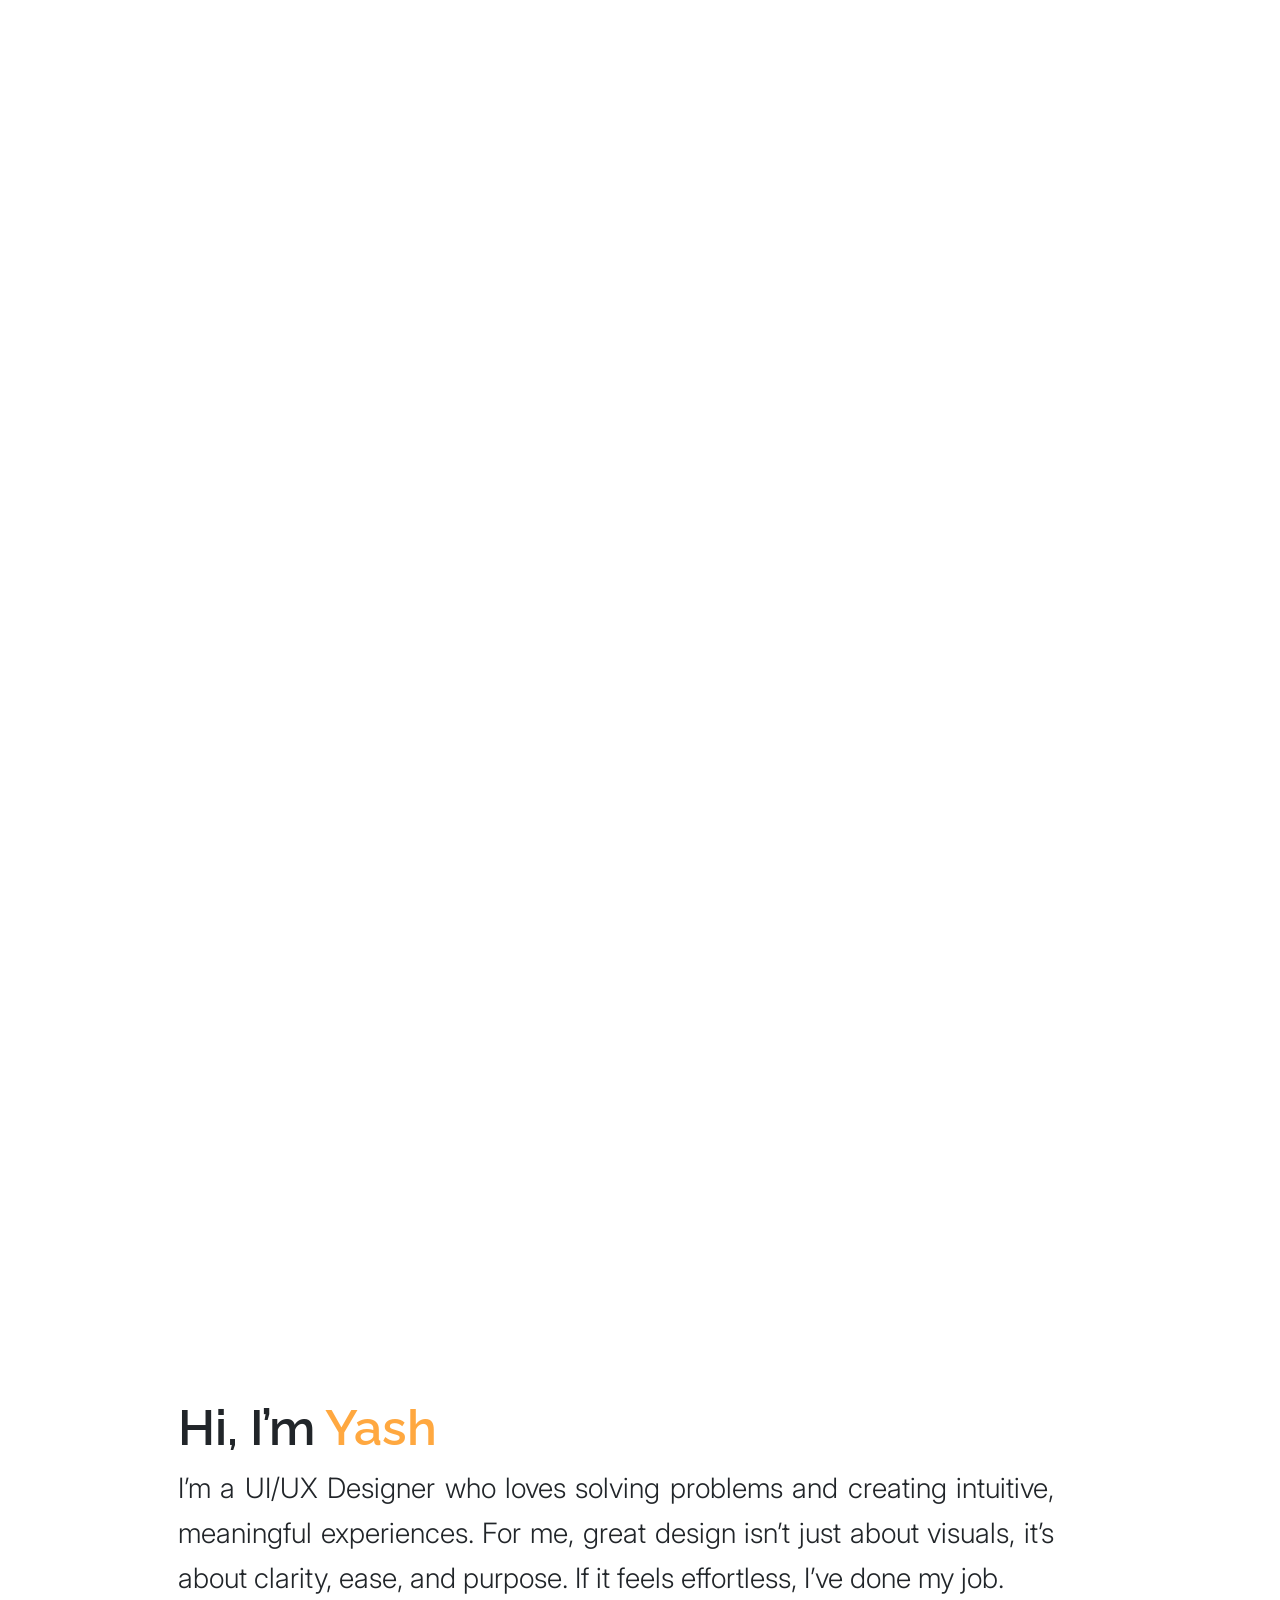
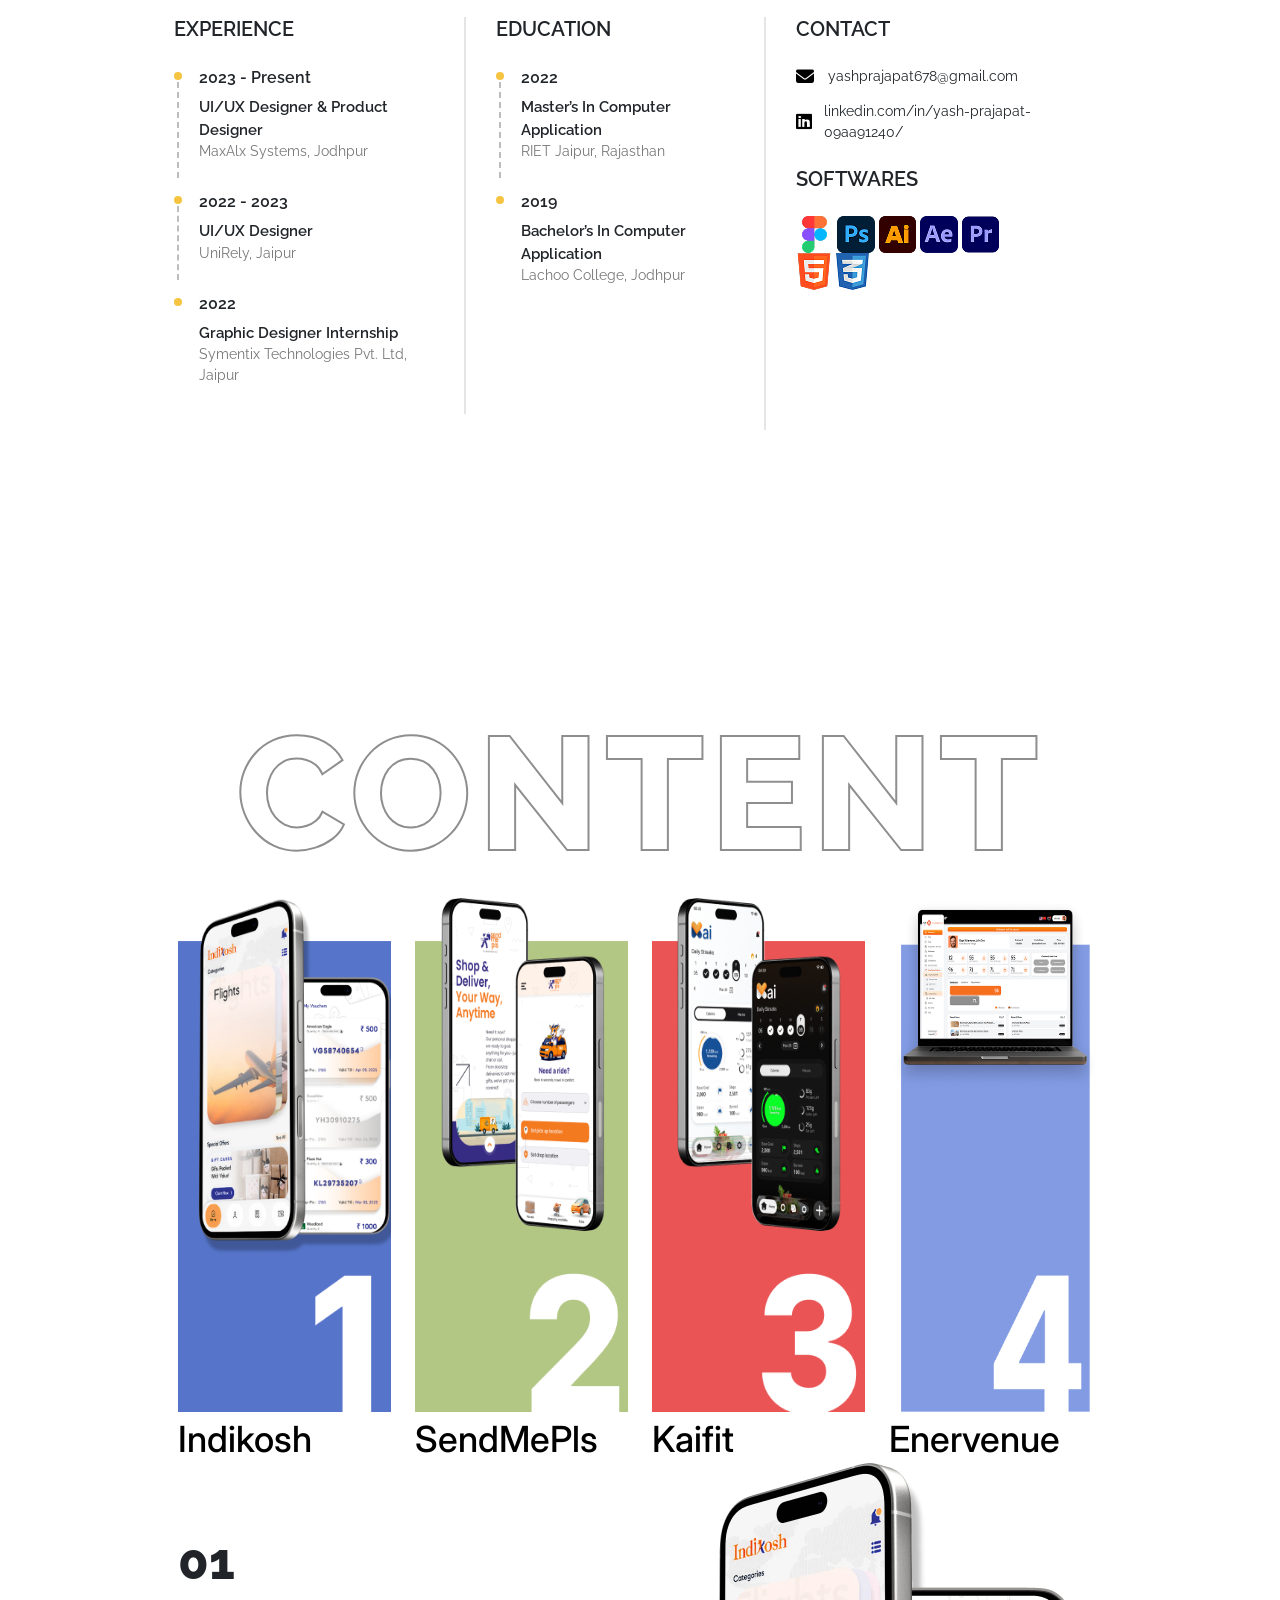
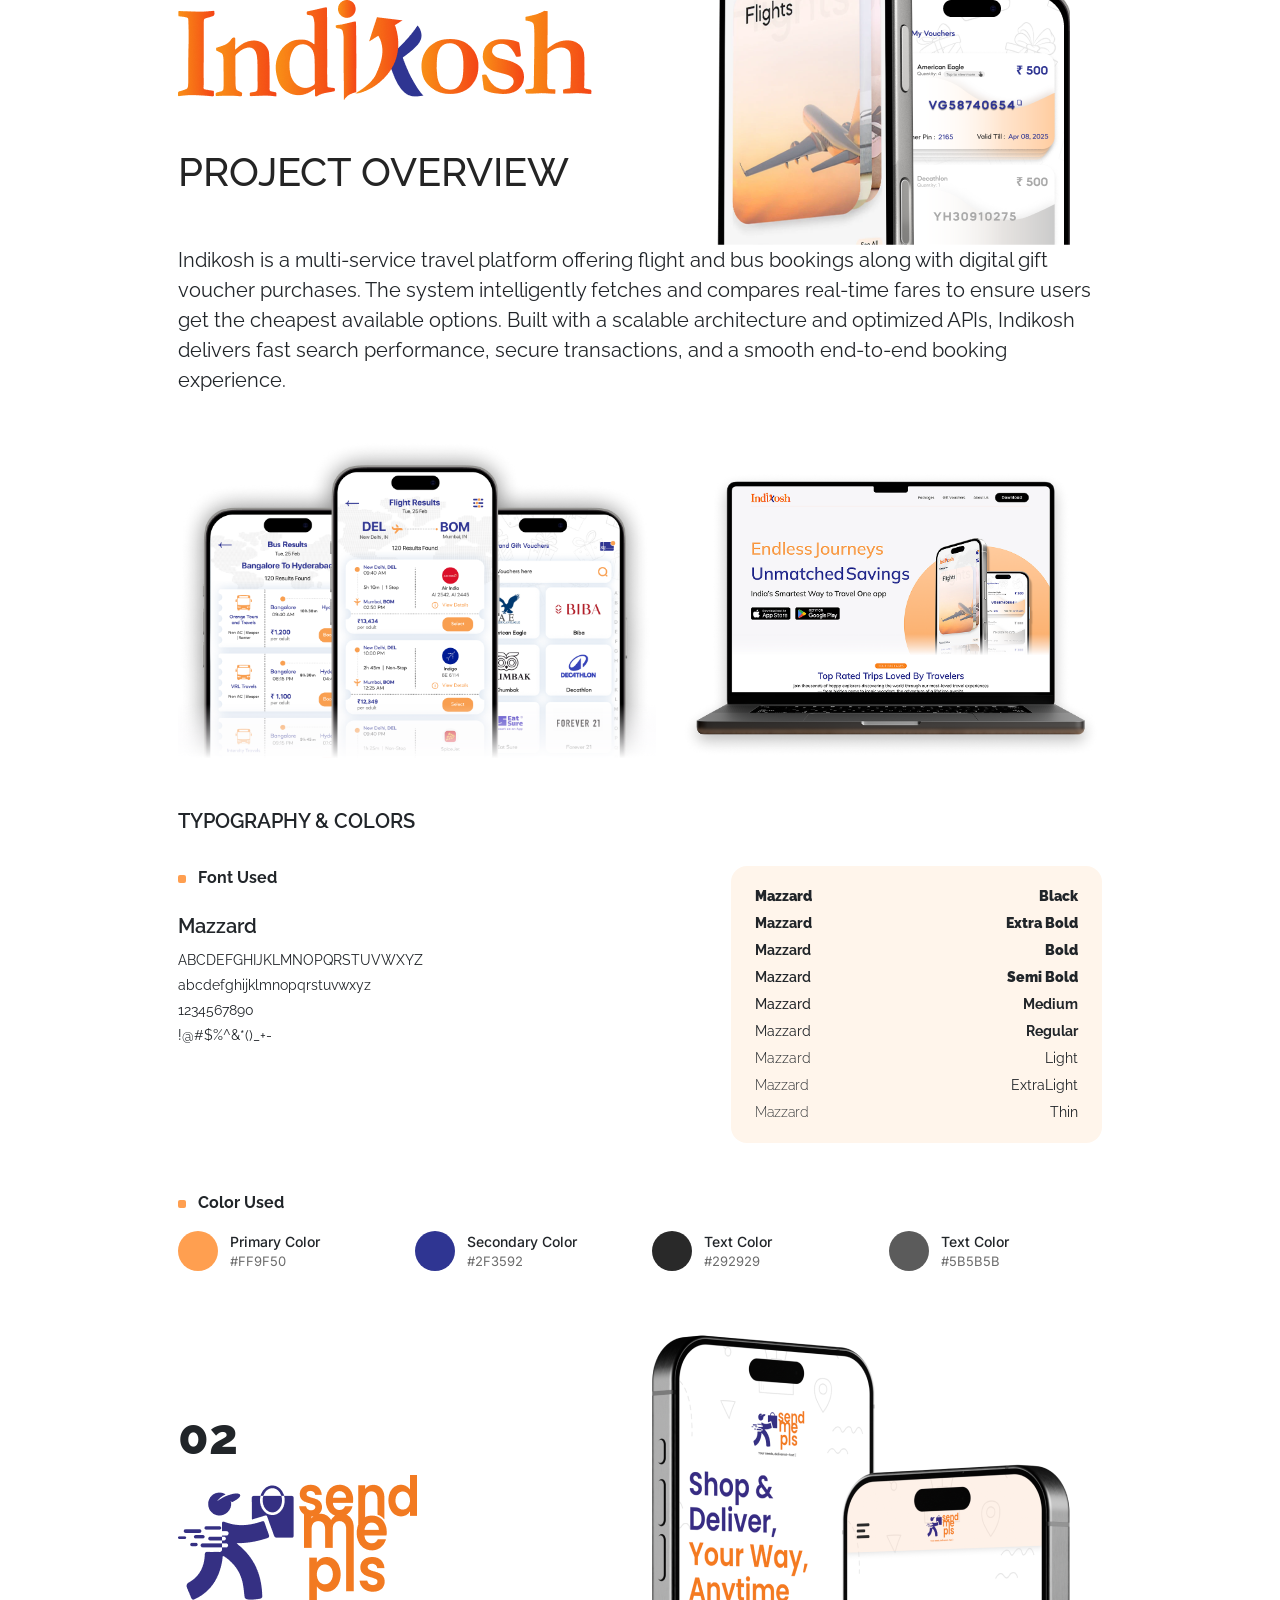
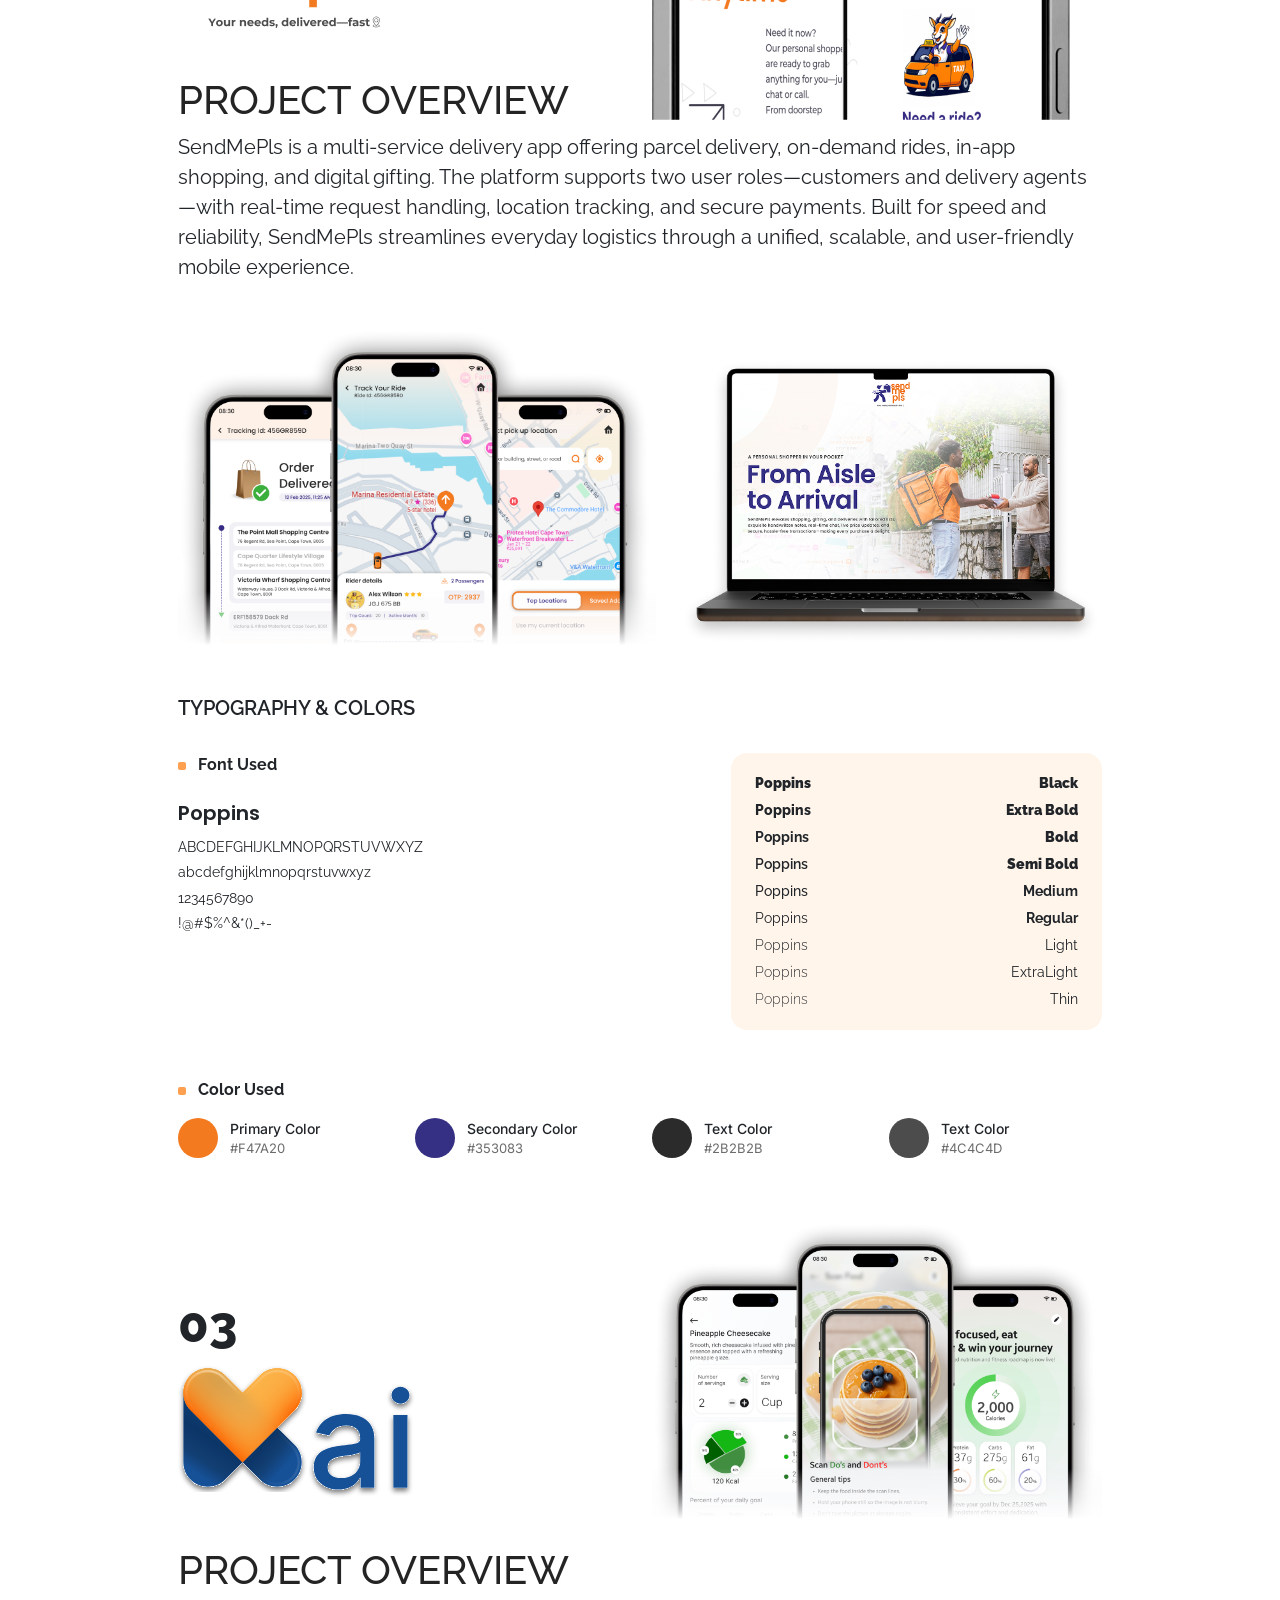
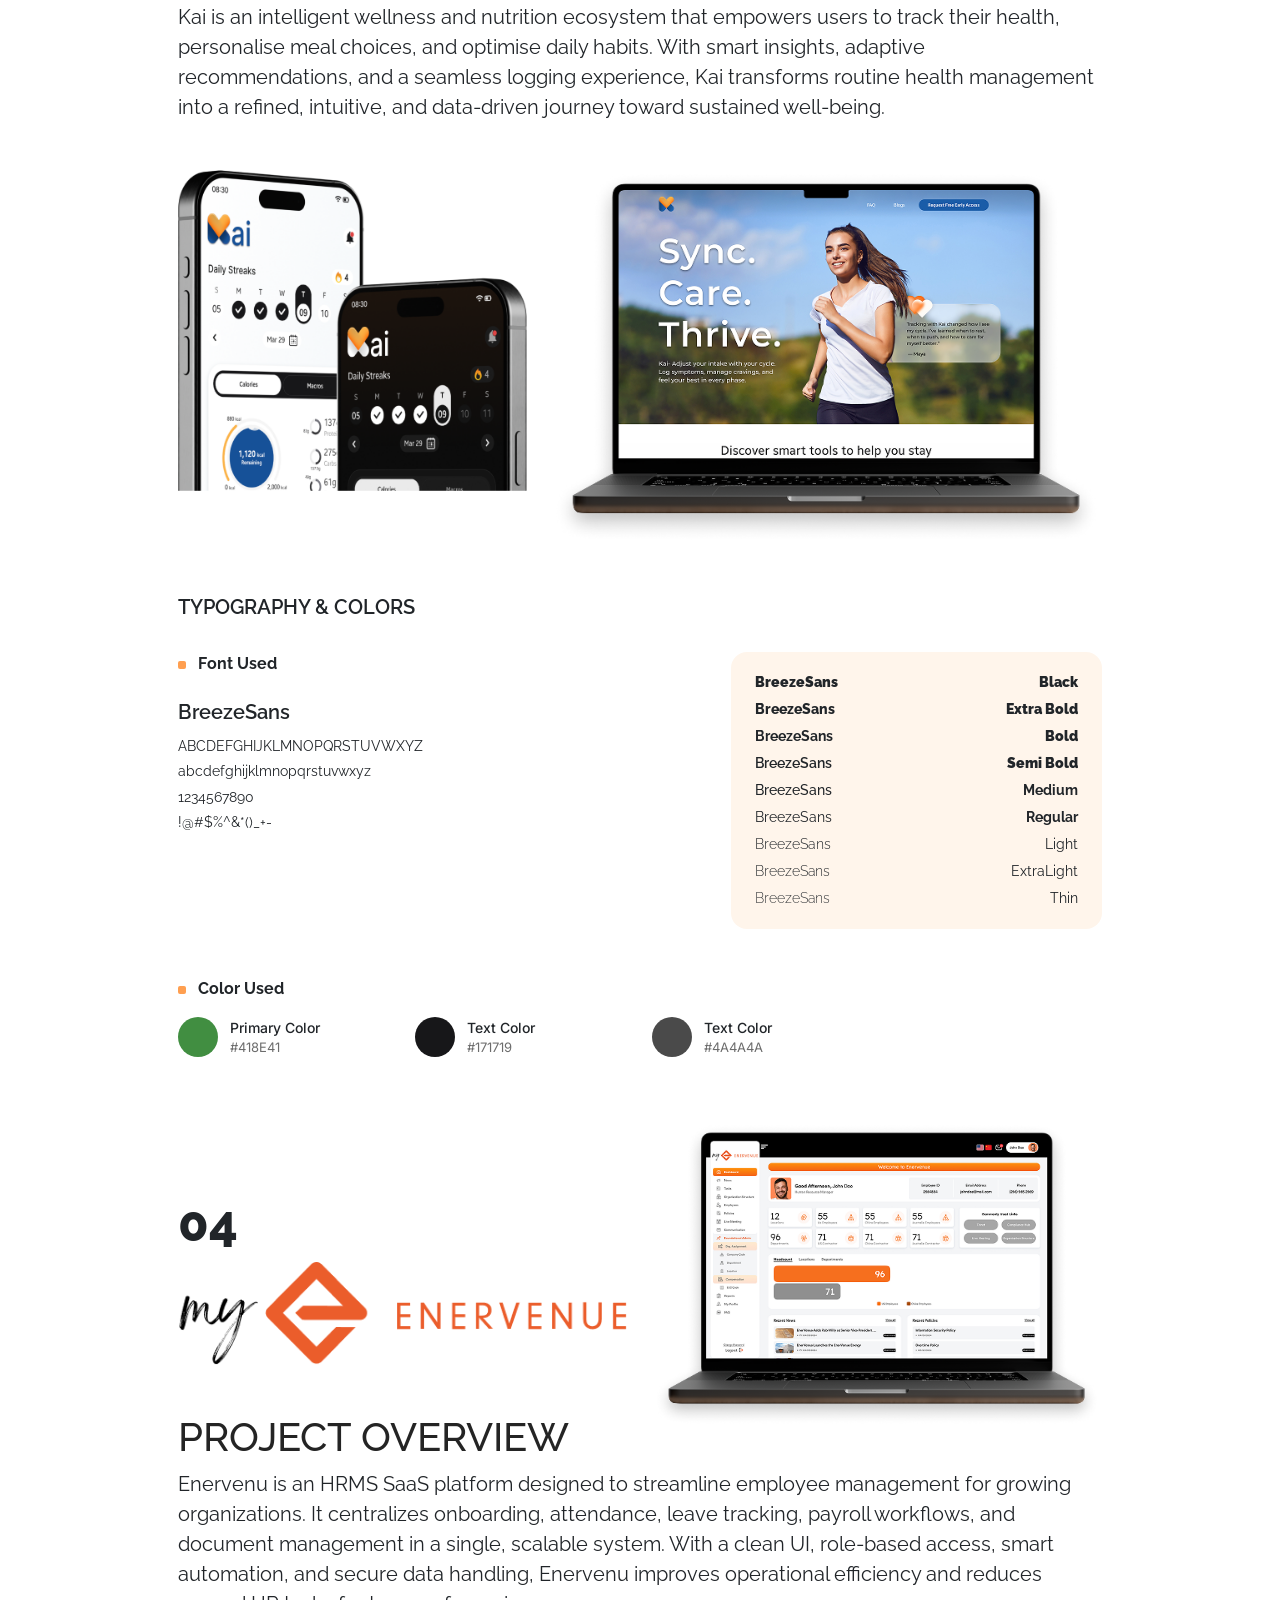
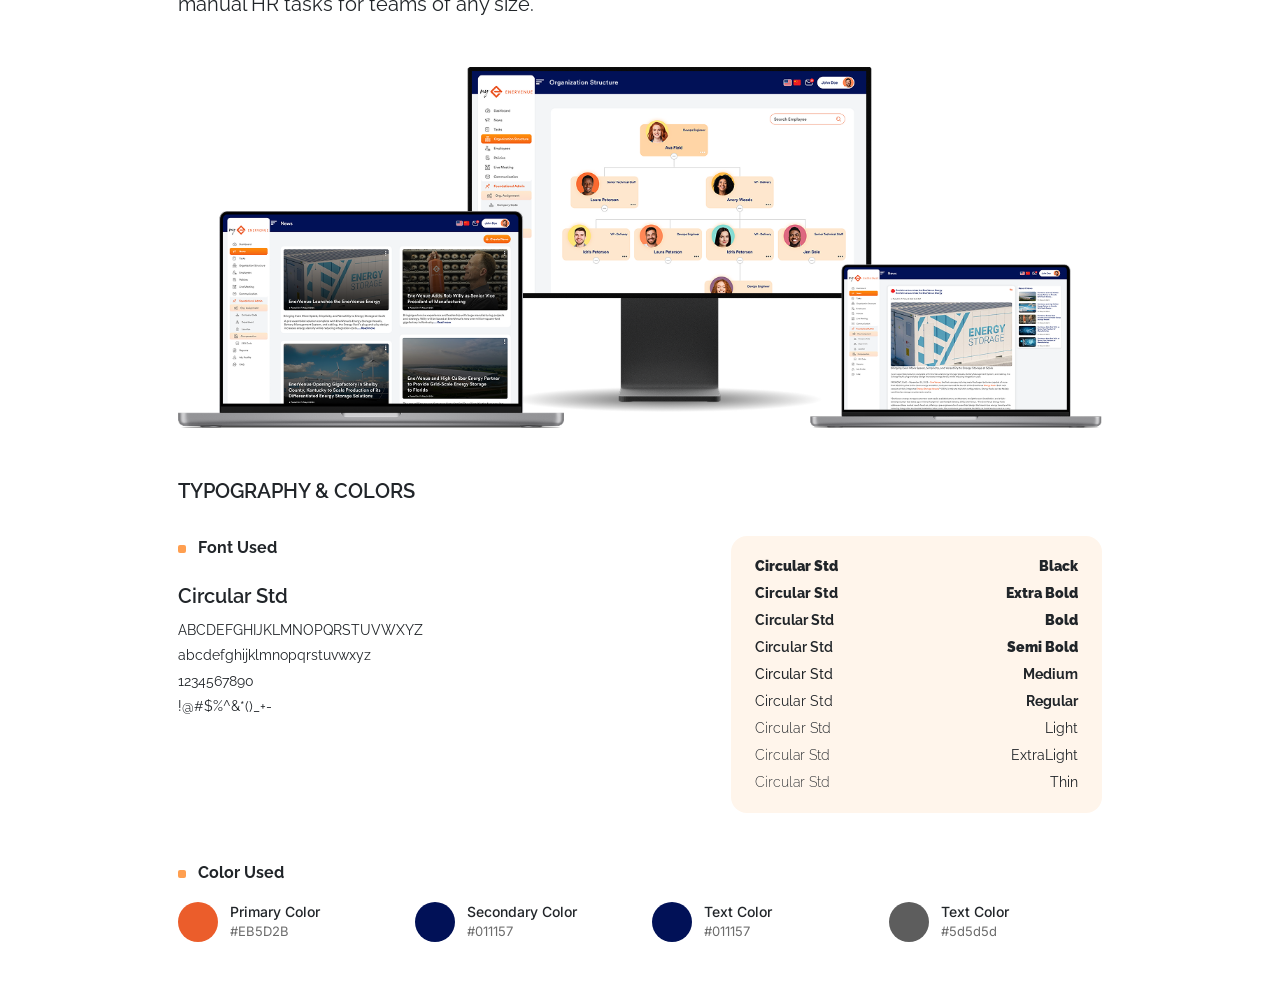
==== index.html @ cc2bf690 "portfoliya" ====
<!DOCTYPE html>
<html lang="en">
    <head>
        <meta charset="UTF-8">
        <meta name="viewport" content="width=device-width, initial-scale=1.0">
        <link href="https://cdn.jsdelivr.net/npm/bootstrap@5.3.8/dist/css/bootstrap.min.css" rel="stylesheet">
        <script src="https://cdn.jsdelivr.net/npm/bootstrap@5.3.8/dist/js/bootstrap.bundle.min.js"></script>
        <link rel="preconnect" href="https://fonts.googleapis.com">
        <link rel="preconnect" href="https://fonts.gstatic.com" crossorigin>
        <link href="https://fonts.googleapis.com/css2?family=Lexend:wght@100..900&family=Raleway:ital,wght@0,100..900;1,100..900&display=swap"
            rel="stylesheet">
        <link rel="preconnect" href="https://fonts.googleapis.com">
        <link rel="preconnect" href="https://fonts.gstatic.com" crossorigin>
        <link href="https://fonts.googleapis.com/css2?family=Inter:ital,opsz,wght@0,14..32,100..900;1,14..32,100..900&family=Lexend:wght@100..900&family=Raleway:ital,wght@0,100..900;1,100..900&display=swap"
            rel="stylesheet">
        <link  href="https://cdnjs.cloudflare.com/ajax/libs/font-awesome/6.5.1/css/all.min.css"
            rel="stylesheet">
        <link rel="preconnect" href="https://fonts.googleapis.com">
        <link rel="preconnect" href="https://fonts.gstatic.com" crossorigin>
        <link  href="https://fonts.googleapis.com/css2?family=Inter:ital,opsz,wght@0,14..32,100..900;1,14..32,100..900&family=Lexend:wght@100..900&family=Poppins:ital,wght@0,100;0,200;0,300;0,400;0,500;0,600;0,700;0,800;0,900;1,100;1,200;1,300;1,400;1,500;1,600;1,700;1,800;1,900&family=Raleway:ital,wght@0,100..900;1,100..900&display=swap"
            rel="stylesheet">

        <link rel="stylesheet" href="assets/css/style.css">
        <title>Portfolio</title>
    </head>
    <body>

        <!-- <div class="container"> -->
            <div class="first_section">
                <!-- <div class="position-relative h-100">
                    <div class="img_div_1 text-center">
                        <img src="assets/images/portfoliya.png" alt srcset
                            class="img-fluid">
                    </div>
                    <div class="img_div_2 position-absolute translate-middle ">
                        <img src="assets/images/yash_home_page.png" alt srcset
                            class="img-fluid">
                    </div>
                    <div class="roll ms-5">
                        <h6 class="heading_1">Yash Prajapat</h6>
                        <p class="text-dark text-dark_p">UI/UX Designer</p>
                    </div>
                </div>
                <div class="blur-overlay"></div> -->
                <img src="assets/images/header.svg" alt="" srcset="" class="img-fluid">
            </div>
        <!-- </div> -->

        <div class="container">
            <div class="second-section mt-5 mx-5 px-5">
                <div class="d-flex">
                    <div class="pe-5">
                        <h6 class="details">Hi, I’m <span
                                class="color_FFA840">Yash</span></h6>
                        <p class="text-dark text-dark_2_p">
                            I’m a UI/UX Designer who loves solving problems and
                            creating intuitive, meaningful experiences. For me,
                            great design isn’t just about visuals, it’s about
                            clarity, ease, and purpose. If it feels effortless,
                            I’ve done my job.
                        </p>

                        <div class="resume-wrapper">
                            <div class="row">
                                <!-- EXPERIENCE -->
                                <div class="col-md-4 mb-3 col-box ps-2">
                                    <h5 class="section-title">EXPERIENCE</h5>

                                    <div class="timeline-item">
                                        <div class="timeline-dot"></div>
                                        <span class="year">2023 - Present</span>
                                        <div class="title">UI/UX Designer &
                                            Product
                                            Designer</div>
                                        <div class="place">MaxAlx Systems,
                                            Jodhpur</div>
                                    </div>

                                    <div class="timeline-item">
                                        <div class="timeline-dot"></div>
                                        <span class="year">2022 - 2023</span>
                                        <div class="title">UI/UX Designer</div>
                                        <div class="place">UniRely, Jaipur</div>
                                    </div>

                                    <div class="timeline-item">
                                        <div class="timeline-dot"></div>
                                        <span class="year">2022</span>
                                        <div class="title">Graphic Designer
                                            Internship</div>
                                        <div class="place">Symentix Technologies
                                            Pvt. Ltd, Jaipur</div>
                                    </div>
                                </div>
                                <!-- EDUCATION -->
                                <div class="col-md-4 col-box">
                                    <h5 class="section-title">EDUCATION</h5>
                                    <div class="timeline-item">
                                        <div class="timeline-dot"></div>
                                        <span class="year">2022</span>
                                        <div class="title">Master’s In Computer
                                            Application</div>
                                        <div class="place">RIET Jaipur,
                                            Rajasthan</div>
                                    </div>
                                    <div class="timeline-item">
                                        <div class="timeline-dot"></div>
                                        <span class="year">2019</span>
                                        <div class="title">Bachelor’s In
                                            Computer
                                            Application</div>
                                        <div class="place">Lachoo College,
                                            Jodhpur</div>
                                    </div>
                                </div>
                                <!-- CONTACT -->
                                <div class="col-md-4 col-box">
                                    <h5 class="section-title">CONTACT</h5>

                                    <div class="contact-item">
                                        <i class="fa-solid fa-envelope"></i>
                                        yashprajapat678@gmail.com
                                    </div>

                                    <div class="contact-item">
                                        <i class="fa-brands fa-linkedin"></i>
                                        linkedin.com/in/yash-prajapat-09aa91240/
                                    </div>

                                    <h5
                                        class="section-title mt-4">SOFTWARES</h5>

                                    <div class="software-icons">
                                        <img src="assets/images/figma_icon.png"
                                            alt srcset>
                                        <img
                                            src="assets/images/Adobe_Photoshop.png"
                                            alt srcset>
                                        <img
                                            src="assets/images/Adobe_Illustrator.png"
                                            alt srcset>
                                        <img
                                            src="assets/images/Adobe_After_Effects.png"
                                            alt srcset>
                                        <img src="assets/images/pr.png" alt
                                            srcset>
                                        <img src="assets/images/5.png" alt
                                            srcset>
                                        <img src="assets/images/3.png" alt
                                            srcset>
                                    </div>
                                </div>
                            </div>
                        </div>
                    </div>
                </div>
            </div>
        </div>

        <div class="container">
            <div class="mx-5 px-5">
                <div class="text-center my-3 section_3">
                    <div class="outline-text">CONTENT</div>

                    <div class="row mt-4">
                        <div class="col-3 content">
                            <img src="assets/images/contnet_indikosh.png" alt
                                srcset
                                class="img-fluid">
                            <p>Indikosh</p>
                        </div>
                        <div class="col-3 content">
                            <img src="assets/images/content_sendme.png" alt
                                srcset
                                class="img-fluid">
                            <p>SendMePls</p>
                        </div>
                        <div class="col-3 content">
                            <img src="assets/images/content_kai.png" alt srcset
                                class="img-fluid">
                            <p>Kaifit</p>
                        </div>
                        <div class="col-3 content">
                            <img src="assets/images/content_enervenue.png" alt
                                srcset
                                class="img-fluid">
                            <p>Enervenue</p>
                        </div>
                    </div>
                </div>

                <div class="four-section my-5">
                    <div class="row mt-5">
                        <div class="col-6">
                            <h3 class="indikosh_title mb-2 mt-5 pt-4">01</h3>
                            <div class="mb-5">
                                <img src="assets/images/indikosh_logo.png" alt
                                    srcset class="img-fluid">
                            </div>
                            <div>
                                <h6 class="overview_text">PROJECT OVERVIEW </h6>
                            </div>
                        </div>
                        <div class="col-6">
                            <img src="assets/images/indikosh_mobile.png" alt
                                srcset
                                class="img-fluid">
                        </div>
                    </div>
                    <div class="indikosh_peragraph">
                        <p>
                            Indikosh is a multi-service travel platform offering
                            flight and bus bookings along with digital gift
                            voucher
                            purchases. The system intelligently fetches and
                            compares
                            real-time fares to ensure users get the cheapest
                            available options. Built with a scalable
                            architecture
                            and optimized APIs, Indikosh delivers fast search
                            performance, secure transactions, and a smooth
                            end-to-end booking experience.
                        </p>
                    </div>
                    <div class="d-flex justify-content-center gap-4 my-5">
                        <div>
                            <img src="assets/images/mobile_pic_indikosh.png" alt
                                srcset class="img-fluid">
                        </div>
                        <div class="d-flex align-items-end">
                            <img src="assets/images/indikosh_leptop.png" alt
                                srcset
                                class="img-fluid">
                        </div>
                    </div>

                    <div class="section-title">Typography & Colors</div>

                    <div class="row">
                        <!-- Left Section -->
                        <div class="col-md-7">
                            <div class="mb-4">
                                <span class="label-dot"></span>
                                <strong>Font Used</strong>
                            </div>

                            <h5 class="fw-semibold">Mazzard</h5>

                            <div class="font-preview">
                                <span>ABCDEFGHIJKLMNOPQRSTUVWXYZ</span>
                                <span>abcdefghijklmnopqrstuvwxyz</span>
                                <span>1234567890</span>
                                <span>!@#$%^&*()_+-</span>
                            </div>
                        </div>

                        <!-- Right Section -->
                        <div class="col-md-5">
                            <div class="weight-box">
                                <div
                                    class="weight-row"><span>Mazzard</span><strong>Black</strong></div>
                                <div
                                    class="weight-row"><span>Mazzard</span><strong>Extra
                                        Bold</strong></div>
                                <div
                                    class="weight-row"><span>Mazzard</span><strong>Bold</strong></div>
                                <div
                                    class="weight-row"><span>Mazzard</span><strong>Semi
                                        Bold</strong></div>
                                <div
                                    class="weight-row"><span>Mazzard</span><strong>Medium</strong></div>
                                <div
                                    class="weight-row"><span>Mazzard</span><strong>Regular</strong></div>
                                <div
                                    class="weight-row"><span>Mazzard</span><strong>Light</strong></div>
                                <div
                                    class="weight-row"><span>Mazzard</span><strong>ExtraLight</strong></div>
                                <div
                                    class="weight-row"><span>Mazzard</span><strong>Thin</strong></div>
                            </div>
                        </div>
                    </div>

                    <!-- Colors Section -->
                    <div class="mt-5 mb-3">
                        <span class="label-dot"></span>
                        <strong>Color Used</strong>
                    </div>

                    <div class="row g-4">
                        <div class="col-md-3 mb-3">
                            <div class="color-box">
                                <div class="color-circle"
                                    style="background:#FF9F50;"></div>
                                <div>
                                    <div class="color-name">Primary Color</div>
                                    <div class="color-code">#FF9F50</div>
                                </div>
                            </div>
                        </div>

                        <div class="col-md-3 mb-3">
                            <div class="color-box">
                                <div class="color-circle"
                                    style="background:#2F3592;"></div>
                                <div>
                                    <div class="color-name">Secondary
                                        Color</div>
                                    <div class="color-code">#2F3592</div>
                                </div>
                            </div>
                        </div>

                        <div class="col-md-3 mb-3">
                            <div class="color-box">
                                <div class="color-circle"
                                    style="background:#292929;"></div>
                                <div>
                                    <div class="color-name">Text Color</div>
                                    <div class="color-code">#292929</div>
                                </div>
                            </div>
                        </div>

                        <div class="col-md-3 mb-3">
                            <div class="color-box">
                                <div class="color-circle"
                                    style="background:#5B5B5B;"></div>
                                <div>
                                    <div class="color-name">Text Color</div>
                                    <div class="color-code">#5B5B5B</div>
                                </div>
                            </div>
                        </div>
                    </div>
                </div>

                <div class="five-section my-5">
                    <div class="row mt-5">
                        <div class="col-6">
                            <h3 class="indikosh_title mb-2 mt-5 pt-4">02</h3>
                            <div class="mb-5">
                                <img src="assets/images/send_me_plz_logo.png"
                                    alt
                                    srcset class="img-fluid">
                            </div>
                            <div>
                                <h6 class="overview_text">PROJECT OVERVIEW </h6>
                            </div>
                        </div>
                        <div class="col-6">
                            <img src="assets/images/send_me_plz_mobile.png" alt
                                srcset
                                class="img-fluid">
                        </div>
                    </div>
                    <div class="indikosh_peragraph">
                        <p>
                            SendMePls is a multi-service delivery app offering
                            parcel delivery, on-demand rides, in-app shopping,
                            and
                            digital gifting. The platform supports two user
                            roles—customers and delivery agents—with real-time
                            request handling, location tracking, and secure
                            payments. Built for speed and reliability, SendMePls
                            streamlines everyday logistics through a unified,
                            scalable, and user-friendly mobile experience.
                        </p>
                    </div>
                    <div class="d-flex justify-content-center gap-4 my-5">
                        <div>
                            <img src="assets/images/send_me_plz_map.png" alt
                                srcset class="img-fluid">
                        </div>
                        <div class="d-flex align-items-end">
                            <img src="assets/images/send_me_plz_leptop.png" alt
                                srcset
                                class="img-fluid">
                        </div>
                    </div>

                    <div class="section-title">Typography & Colors</div>

                    <div class="row">
                        <!-- Left Section -->
                        <div class="col-md-7">
                            <div class="mb-4">
                                <span class="label-dot"></span>
                                <strong>Font Used</strong>
                            </div>

                            <h5 class="fw-semibold poppins-text">Poppins</h5>

                            <div class="font-preview poppins-text">
                                <span>ABCDEFGHIJKLMNOPQRSTUVWXYZ</span>
                                <span>abcdefghijklmnopqrstuvwxyz</span>
                                <span>1234567890</span>
                                <span>!@#$%^&*()_+-</span>
                            </div>
                        </div>

                        <!-- Right Section -->
                        <div class="col-md-5">
                            <div class="weight-box">
                                <div
                                    class="weight-row poppins-text"><span>Poppins</span><strong>Black</strong></div>
                                <div
                                    class="weight-row poppins-text"><span>Poppins</span><strong>Extra
                                        Bold</strong></div>
                                <div
                                    class="weight-row poppins-text"><span>Poppins</span><strong>Bold</strong></div>
                                <div
                                    class="weight-row poppins-text"><span>Poppins</span><strong>Semi
                                        Bold</strong></div>
                                <div
                                    class="weight-row poppins-text"><span>Poppins</span><strong>Medium</strong></div>
                                <div
                                    class="weight-row poppins-text"><span>Poppins</span><strong>Regular</strong></div>
                                <div
                                    class="weight-row poppins-text"><span>Poppins</span><strong>Light</strong></div>
                                <div
                                    class="weight-row poppins-text"><span>Poppins</span><strong>ExtraLight</strong></div>
                                <div
                                    class="weight-row poppins-text"><span>Poppins</span><strong>Thin</strong></div>
                            </div>
                        </div>
                    </div>

                    <!-- Colors Section -->
                    <div class="mt-5 mb-3">
                        <span class="label-dot"></span>
                        <strong>Color Used</strong>
                    </div>

                    <div class="row g-4">
                        <div class="col-md-3 mb-3">
                            <div class="color-box">
                                <div class="color-circle"
                                    style="background:#F47A20;"></div>
                                <div>
                                    <div class="color-name">Primary Color</div>
                                    <div class="color-code">#F47A20</div>
                                </div>
                            </div>
                        </div>

                        <div class="col-md-3 mb-3">
                            <div class="color-box">
                                <div class="color-circle"
                                    style="background:#353083;"></div>
                                <div>
                                    <div class="color-name">Secondary
                                        Color</div>
                                    <div class="color-code">#353083</div>
                                </div>
                            </div>
                        </div>

                        <div class="col-md-3 mb-3">
                            <div class="color-box">
                                <div class="color-circle"
                                    style="background:#2B2B2B;"></div>
                                <div>
                                    <div class="color-name">Text Color</div>
                                    <div class="color-code">#2B2B2B</div>
                                </div>
                            </div>
                        </div>

                        <div class="col-md-3 mb-3">
                            <div class="color-box">
                                <div class="color-circle"
                                    style="background:#4C4C4D;"></div>
                                <div>
                                    <div class="color-name">Text Color</div>
                                    <div class="color-code">#4C4C4D</div>
                                </div>
                            </div>
                        </div>
                    </div>
                </div>

                <div class="five-section my-5">
                    <div class="row mt-5">
                        <div class="col-6">
                            <h3 class="indikosh_title mb-2 mt-5 pt-4">03</h3>
                            <div class="mb-5">
                                <img src="assets/images/kai_logo.svg" alt
                                    srcset class="img-fluid">
                            </div>
                            <div>
                                <h6 class="overview_text">PROJECT OVERVIEW </h6>
                            </div>
                        </div>
                        <div class="col-6">
                            <img src="assets/images/kai_moblie.png" alt
                                srcset
                                class="img-fluid">
                        </div>
                    </div>
                    <div class="indikosh_peragraph">
                        <p>
                            Kai is an intelligent wellness and nutrition
                            ecosystem
                            that empowers users to track their health,
                            personalise
                            meal choices, and optimise daily habits. With smart
                            insights, adaptive recommendations, and a seamless
                            logging experience, Kai transforms routine health
                            management into a refined, intuitive, and
                            data-driven
                            journey toward sustained well-being.
                        </p>
                    </div>
                    <div class="d-flex justify-content-center gap-4 my-5">
                        <div>
                            <img src="assets/images/kai_mobile_2.png" alt
                                srcset class="img-fluid">
                        </div>
                        <div class="d-flex align-items-end">
                            <img src="assets/images/kai_leptop.png" alt srcset
                                class="img-fluid">
                        </div>
                    </div>

                    <div class="section-title">Typography & Colors</div>

                    <div class="row">
                        <!-- Left Section -->
                        <div class="col-md-7">
                            <div class="mb-4">
                                <span class="label-dot"></span>
                                <strong>Font Used</strong>
                            </div>

                            <h5 class="fw-semibold">BreezeSans</h5>

                            <div class="font-preview">
                                <span>ABCDEFGHIJKLMNOPQRSTUVWXYZ</span>
                                <span>abcdefghijklmnopqrstuvwxyz</span>
                                <span>1234567890</span>
                                <span>!@#$%^&*()_+-</span>
                            </div>
                        </div>

                        <!-- Right Section -->
                        <div class="col-md-5">
                            <div class="weight-box">
                                <div
                                    class="weight-row"><span>BreezeSans</span><strong>Black</strong></div>
                                <div
                                    class="weight-row"><span>BreezeSans</span><strong>Extra
                                        Bold</strong></div>
                                <div
                                    class="weight-row"><span>BreezeSans</span><strong>Bold</strong></div>
                                <div
                                    class="weight-row"><span>BreezeSans</span><strong>Semi
                                        Bold</strong></div>
                                <div
                                    class="weight-row"><span>BreezeSans</span><strong>Medium</strong></div>
                                <div
                                    class="weight-row"><span>BreezeSans</span><strong>Regular</strong></div>
                                <div
                                    class="weight-row"><span>BreezeSans</span><strong>Light</strong></div>
                                <div
                                    class="weight-row"><span>BreezeSans</span><strong>ExtraLight</strong></div>
                                <div
                                    class="weight-row"><span>BreezeSans</span><strong>Thin</strong></div>
                            </div>
                        </div>
                    </div>

                    <!-- Colors Section -->
                    <div class="mt-5 mb-3">
                        <span class="label-dot"></span>
                        <strong>Color Used</strong>
                    </div>

                    <div class="row g-4">
                        <div class="col-md-3 mb-3">
                            <div class="color-box">
                                <div class="color-circle"
                                    style="background:#418E41;"></div>
                                <div>
                                    <div class="color-name">Primary Color</div>
                                    <div class="color-code">#418E41</div>
                                </div>
                            </div>
                        </div>

                        <div class="col-md-3 mb-3">
                            <div class="color-box">
                                <div class="color-circle"
                                    style="background:#171719;"></div>
                                <div>
                                    <div class="color-name">Text Color</div>
                                    <div class="color-code">#171719</div>
                                </div>
                            </div>
                        </div>

                        <div class="col-md-3 mb-3">
                            <div class="color-box">
                                <div class="color-circle"
                                    style="background:#4A4A4A;"></div>
                                <div>
                                    <div class="color-name">Text Color</div>
                                    <div class="color-code">#4A4A4A</div>
                                </div>
                            </div>
                        </div>
                    </div>
                </div>

                <div class="five-section my-5">
                    <div class="row mt-5">
                        <div class="col-6">
                            <h3 class="indikosh_title mb-2 mt-5 pt-4">04</h3>
                            <div class="mb-5">
                                <img src="assets/images/enervenue_logo.png" alt
                                    srcset class="img-fluid">
                            </div>
                            <div>
                                <h6 class="overview_text">PROJECT OVERVIEW </h6>
                            </div>
                        </div>
                        <div class="col-6">
                            <img src="assets/images/enervenue_leptop.png" alt
                                srcset
                                class="img-fluid">
                        </div>
                    </div>
                    <div class="indikosh_peragraph">
                        <p>
                            Enervenu is an HRMS SaaS platform designed to
                            streamline
                            employee management for growing organizations. It
                            centralizes onboarding, attendance, leave tracking,
                            payroll workflows, and document management in a
                            single,
                            scalable system. With a clean UI, role-based access,
                            smart automation, and secure data handling, Enervenu
                            improves operational efficiency and reduces manual
                            HR
                            tasks for teams of any size.
                        </p>
                    </div>
                    <div class="d-flex justify-content-center gap-4 my-5">
                        <div>
                            <img src="assets/images/enervenue.png" alt
                                srcset class="img-fluid">
                        </div>

                    </div>

                    <div class="section-title">Typography & Colors</div>

                    <div class="row">
                        <!-- Left Section -->
                        <div class="col-md-7">
                            <div class="mb-4">
                                <span class="label-dot"></span>
                                <strong>Font Used</strong>
                            </div>

                            <h5 class="fw-semibold">Circular Std</h5>

                            <div class="font-preview">
                                <span>ABCDEFGHIJKLMNOPQRSTUVWXYZ</span>
                                <span>abcdefghijklmnopqrstuvwxyz</span>
                                <span>1234567890</span>
                                <span>!@#$%^&*()_+-</span>
                            </div>
                        </div>

                        <!-- Right Section -->
                        <div class="col-md-5">
                            <div class="weight-box">
                                <div
                                    class="weight-row"><span>Circular
                                        Std</span><strong>Black</strong></div>
                                <div
                                    class="weight-row"><span>Circular
                                        Std</span><strong>Extra
                                        Bold</strong></div>
                                <div
                                    class="weight-row"><span>Circular
                                        Std</span><strong>Bold</strong></div>
                                <div
                                    class="weight-row"><span>Circular
                                        Std</span><strong>Semi
                                        Bold</strong></div>
                                <div
                                    class="weight-row"><span>Circular
                                        Std</span><strong>Medium</strong></div>
                                <div
                                    class="weight-row"><span>Circular
                                        Std</span><strong>Regular</strong></div>
                                <div
                                    class="weight-row"><span>Circular
                                        Std</span><strong>Light</strong></div>
                                <div
                                    class="weight-row"><span>Circular
                                        Std</span><strong>ExtraLight</strong></div>
                                <div
                                    class="weight-row"><span>Circular
                                        Std</span><strong>Thin</strong></div>
                            </div>
                        </div>
                    </div>

                    <!-- Colors Section -->
                    <div class="mt-5 mb-3">
                        <span class="label-dot"></span>
                        <strong>Color Used</strong>
                    </div>

                    <div class="row g-4">
                        <div class="col-md-3 mb-3">
                            <div class="color-box">
                                <div class="color-circle"
                                    style="background:#EB5D2B;"></div>
                                <div>
                                    <div class="color-name">Primary Color</div>
                                    <div class="color-code">#EB5D2B</div>
                                </div>
                            </div>
                        </div>

                        <div class="col-md-3 mb-3">
                            <div class="color-box">
                                <div class="color-circle"
                                    style="background:#011157;"></div>
                                <div>
                                    <div class="color-name">Secondary
                                        Color</div>
                                    <div class="color-code">#011157</div>
                                </div>
                            </div>
                        </div>

                        <div class="col-md-3 mb-3">
                            <div class="color-box">
                                <div class="color-circle"
                                    style="background:#011157;"></div>
                                <div>
                                    <div class="color-name">Text Color</div>
                                    <div class="color-code">#011157</div>
                                </div>
                            </div>
                        </div>

                        <div class="col-md-3 mb-3">
                            <div class="color-box">
                                <div class="color-circle"
                                    style="background:#5d5d5d;"></div>
                                <div>
                                    <div class="color-name">Text Color</div>
                                    <div class="color-code">#5d5d5d</div>
                                </div>
                            </div>
                        </div>
                    </div>
                </div>
            </div>
        </div>
    </body>
</html>
---- assets/css/style.css ----
* {
    font-family: "Raleway", sans-serif;
}

.first_section {
    min-height: 150vh;
    max-height: 100%;
    width: 100%;
}

.img_div_1 img {
    width: 100%;
    height: 100%;
}

.img_div_2 img {
    /* width: 100%; */
    /* height: 100%; */
}

.img_div_2 {
    /* left: 50%; */
    /* bottom: 0%; */
    /* height: 550px; */
    left: 55%;
    bottom: -76%;
    width: 100%;
    height: 100%;
}

.heading_1 {
    color: #FFA840;
    font-weight: 800;
    font-size: 44px;
    text-transform: uppercase;
    line-height: 20px;
    font-family: "Raleway", sans-serif;
}

.text-dark_p {
    font-size: 30px;
    font-weight: 300;
    font-family: "Raleway", sans-serif;
}

.second-section {
    min-height: 100vh;
    max-height: 100%;
}

.details {
    font-size: 50px;
    font-weight: 600;
}

.color_FFA840 {
    color: #FFA840;
}

.text-dark_2_p {
    font-size: 28px;
    font-weight: 300;
    line-height: 45px;
    text-align: justify;
    font-family: "Inter", sans-serif;
}


.col-box {
    padding: 0 30px;
    position: relative;
}

.col-box:not(:last-child)::after {
    content: "";
    position: absolute;
    top: 0;
    right: 0;
    width: 2px;
    height: 100%;
    background: #e5e5e5;
}

h5.section-title {
    font-weight: 600;
    margin-bottom: 25px;
}

/* Timeline */
.timeline-item {
    position: relative;
    padding-left: 25px;
    margin-bottom: 28px;
}

.timeline-dot {
    width: 8px;
    height: 8px;
    background: #f5c542;
    border-radius: 50%;
    position: absolute;
    left: 0;
    top: 6px;
}

.timeline-item::before {
    content: "";
    position: absolute;
    left: 3px;
    top: 16px;
    height: 100%;
    border-left: 2px dashed #bdbdbd;
}

.timeline-item:last-child::before {
    display: none;
}

.year {
    font-weight: 600;
    margin-bottom: 6px;
    display: block;
}

.title {
    font-weight: 600;
    font-size: 15px;
}

.place {
    font-size: 14px;
    color: #777;
}

/* Contact */
.contact-item {
    display: flex;
    align-items: center;
    gap: 12px;
    margin-bottom: 14px;
    font-size: 14px;
}

.contact-item i {
    font-size: 18px;
    color: #000;
    width: 20px;
}

/* Software icons */
.software-icons i {
    font-size: 26px;
    margin-right: 10px;
}

.figma {
    color: #f24e1e;
}

.ps {
    color: #31a8ff;
}

.ai {
    color: #ff9a00;
}

.ae {
    color: #9999ff;
}

.pr {
    color: #9999ff;
}

.html {
    color: #e44d26;
}

.css {
    color: #1572b6;
}

.outline-text {
    font-family: 'Raleway', sans-serif;
    font-size: 160px;
    font-weight: 800;
    letter-spacing: 6px;
    color: transparent;
    -webkit-text-stroke: 2px #8e8e8e;
    text-transform: uppercase;
    line-height: 1;
}

.content p {
    font-size: 36px;
    font-weight: 500;
    color: #000;
    text-align: start;
    font-family: "Inter", sans-serif;
}

.content img {
    width: 100%;
    height: 100%;
}

.four-section {
    min-height: 100vh;
    max-height: 100%;
}

.five-section {
    min-height: 100vh;
    max-height: 100%;
}

.indikosh_title {
    font-weight: 800;
    font-size: 50px;
}

.overview_text {
    font-weight: 500;
    font-size: 40px;
    color: #242424;
}

.indikosh_peragraph {
    font-family: "Inter", sans-serif;
    font-size: 20px;
}

.section_3 {
    min-height: 100vh;
    min-height: 100%;
    height: auto;
}

.section-title {
    font-weight: 600;
    font-size: 20px;
    margin-bottom: 30px;
    text-transform: uppercase;
}

.label-dot {
    width: 8px;
    height: 8px;
    background: #FF9F50;
    display: inline-block;
    margin-right: 8px;
    border-radius: 2px;
}

.font-preview {
    margin-top: 10px;
    line-height: 1.8;
}

.font-preview span {
    display: block;
    font-size: 14px;
}

.weight-box {
    background: #FFF5EB;
    border-radius: 16px;
    padding: 20px 24px;
}

.weight-row {
    display: flex;
    justify-content: space-between;
    font-size: 14px;
    margin-bottom: 6px;
}

.weight-row:last-child {
    margin-bottom: 0;
}

.color-box {
    display: flex;
    align-items: center;
    gap: 12px;
}

.color-circle {
    width: 40px;
    height: 40px;
    border-radius: 50%;
}

.color-name {
    font-weight: 500;
    font-size: 14px;
    font-family: "Inter", sans-serif;
}

.color-code {
    font-size: 13px;
    color: #6c6c6c;
    font-family: "Inter", sans-serif;
}

.weight-row:first-child {
    font-weight: 900;
}

.weight-row:nth-child(2) {
    font-weight: 800;
}

.weight-row:nth-child(3) {
    font-weight: 700;
}

.weight-row:nth-child(4) {
    font-weight: 600;
}

.weight-row:nth-child(5) {
    font-weight: 500;
}

.weight-row:nth-child(6) {
    font-weight: 400;
}

.weight-row:nth-child(7) {
    font-weight: 300;
}

.weight-row:nth-child(8) {
    font-weight: 275;
}

.weight-row:nth-child(9) {
    font-weight: 250;
}

.blur-overlay {
    position: absolute;
    bottom: -40%;
    left: 0;
    width: 100%;
    height: 200px;
    background: linear-gradient(
        to bottom,
        rgba(255,255,255,0),
        rgba(255,255,255,1)
    );
}

.poppins-text {
    font-family: "Poppins", sans-serif;
}
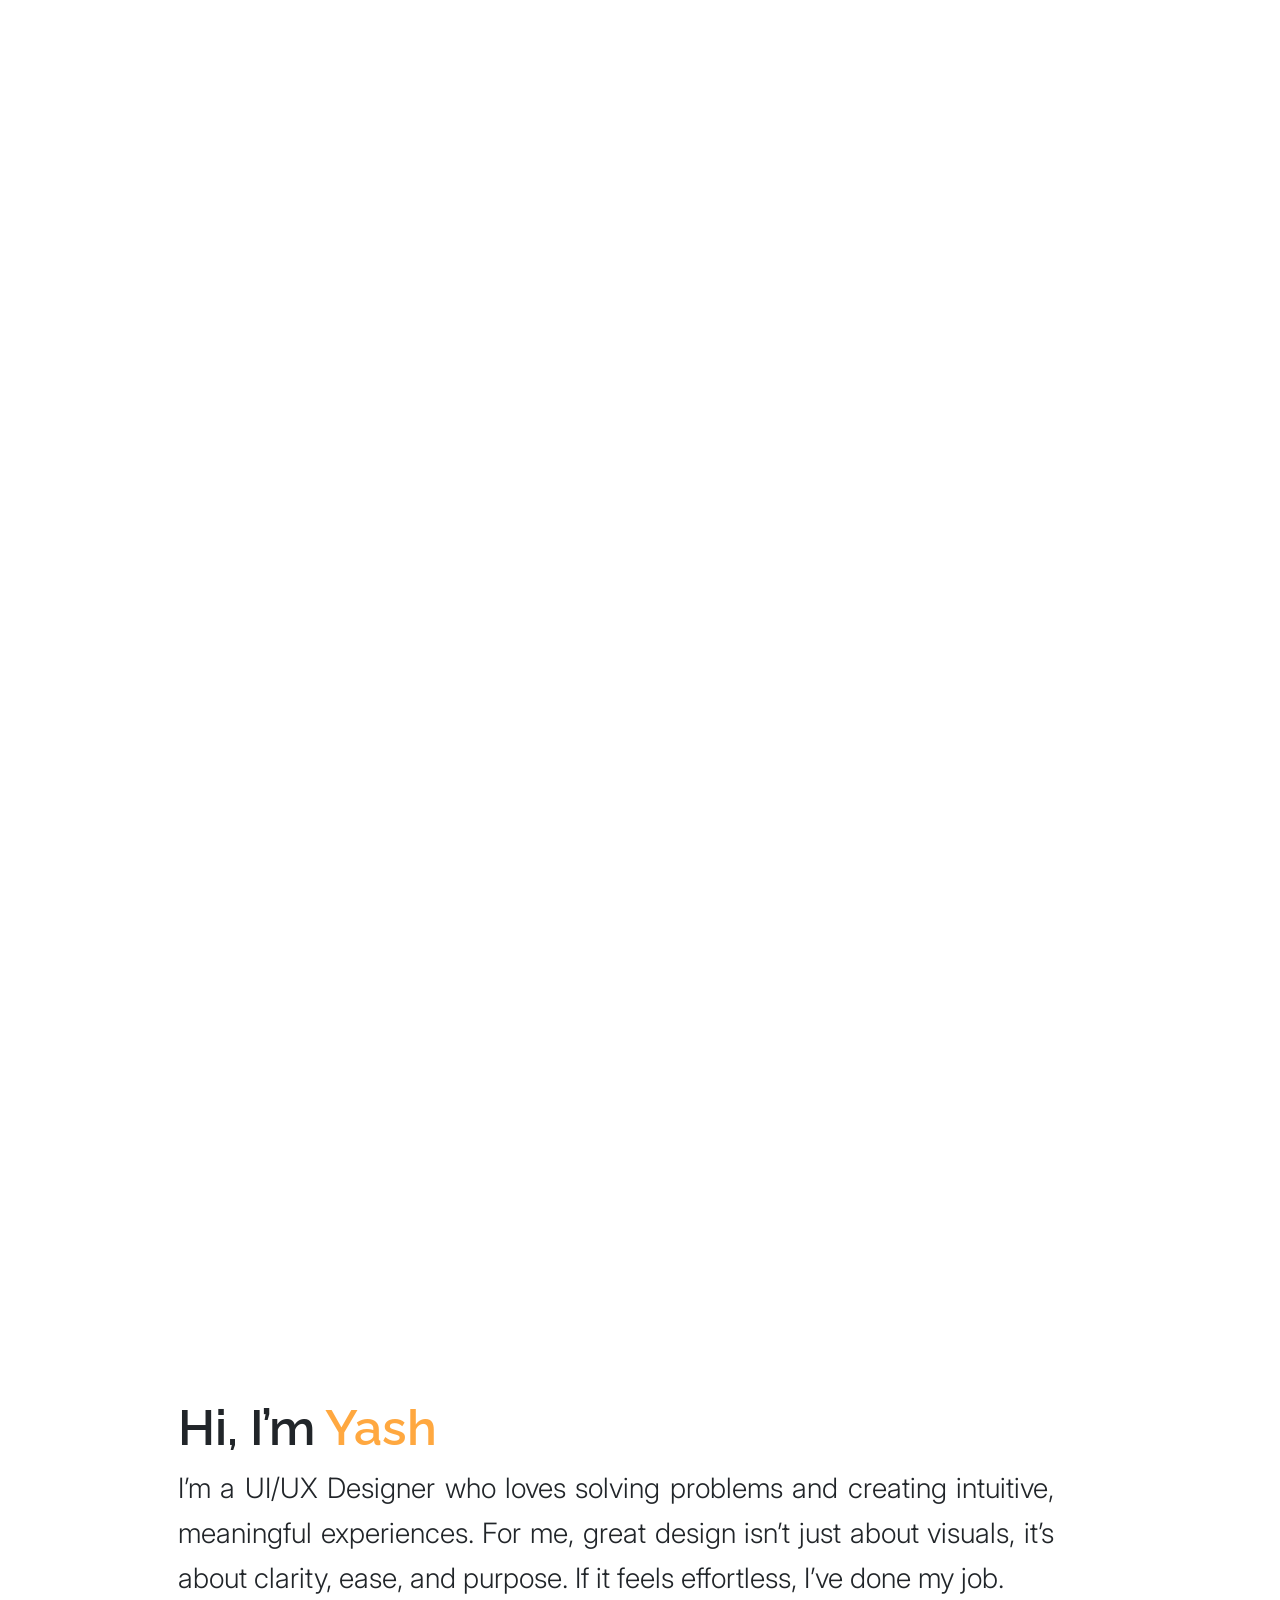
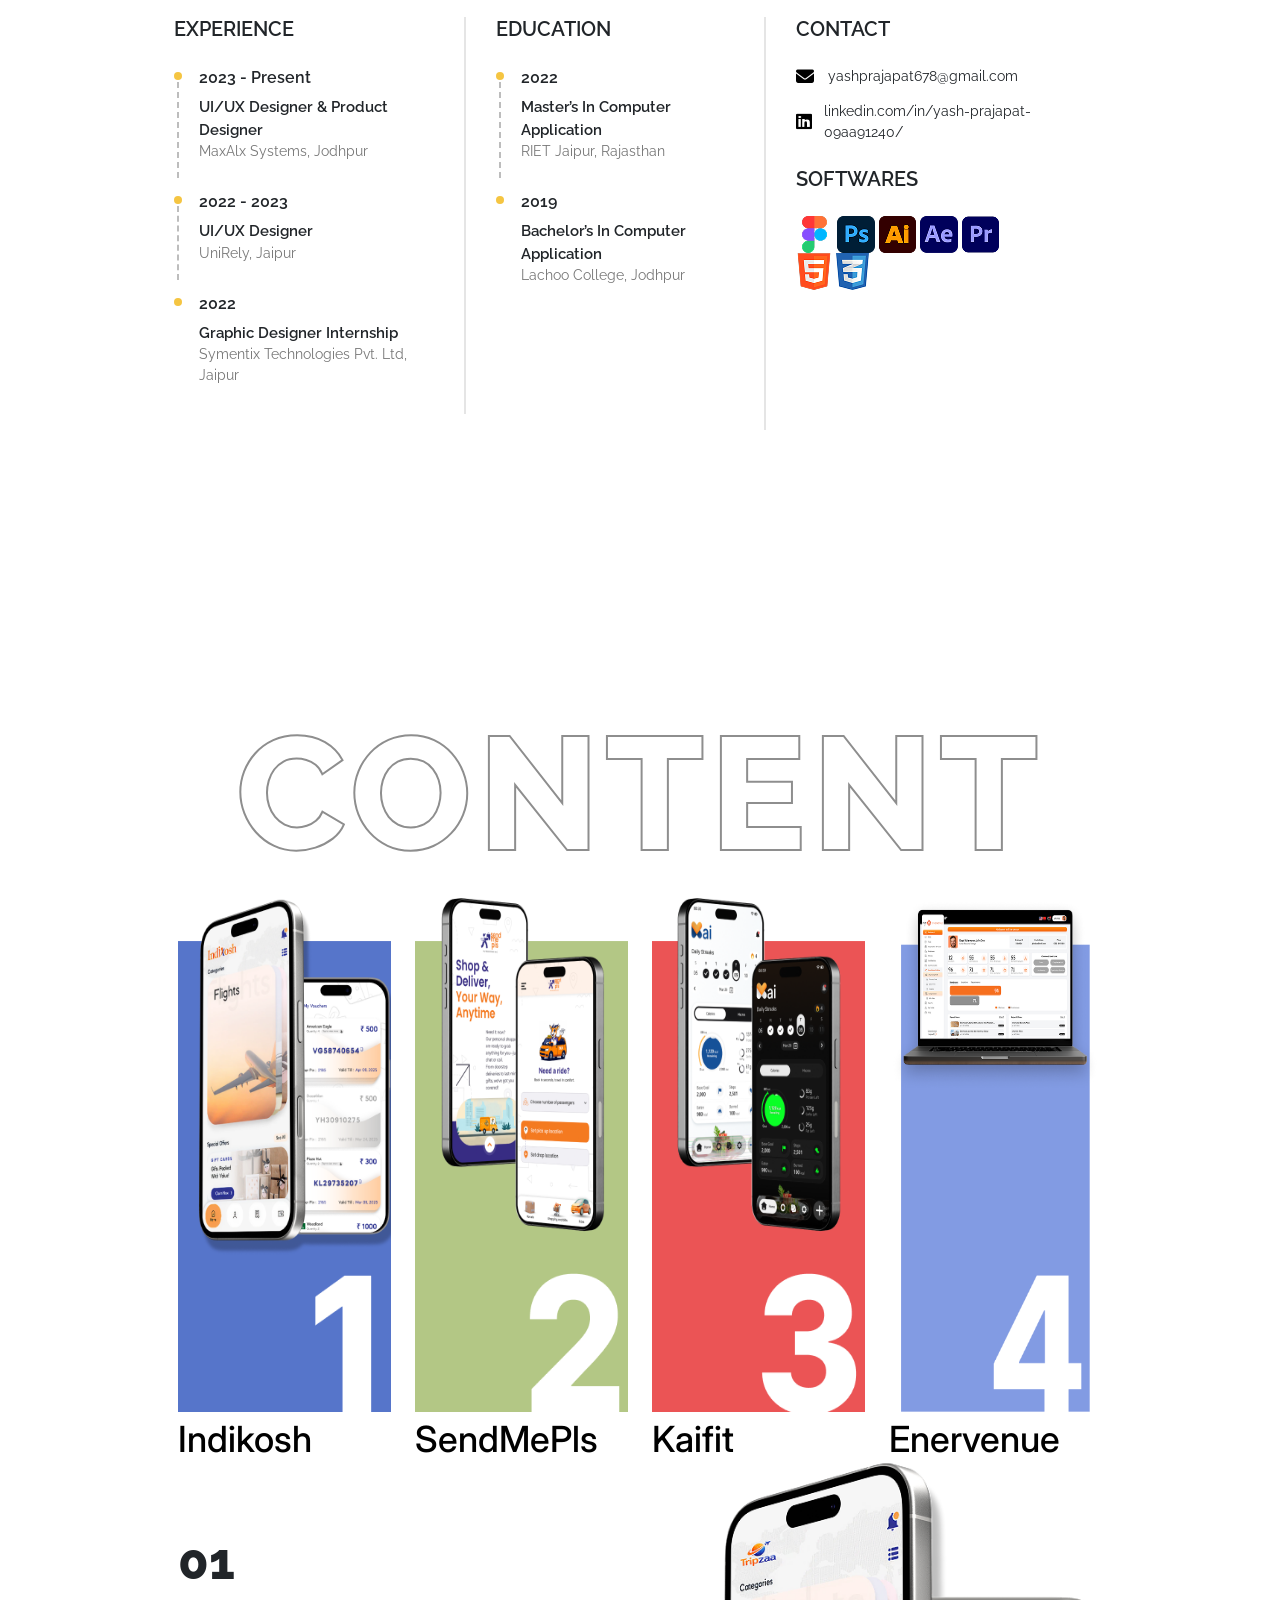
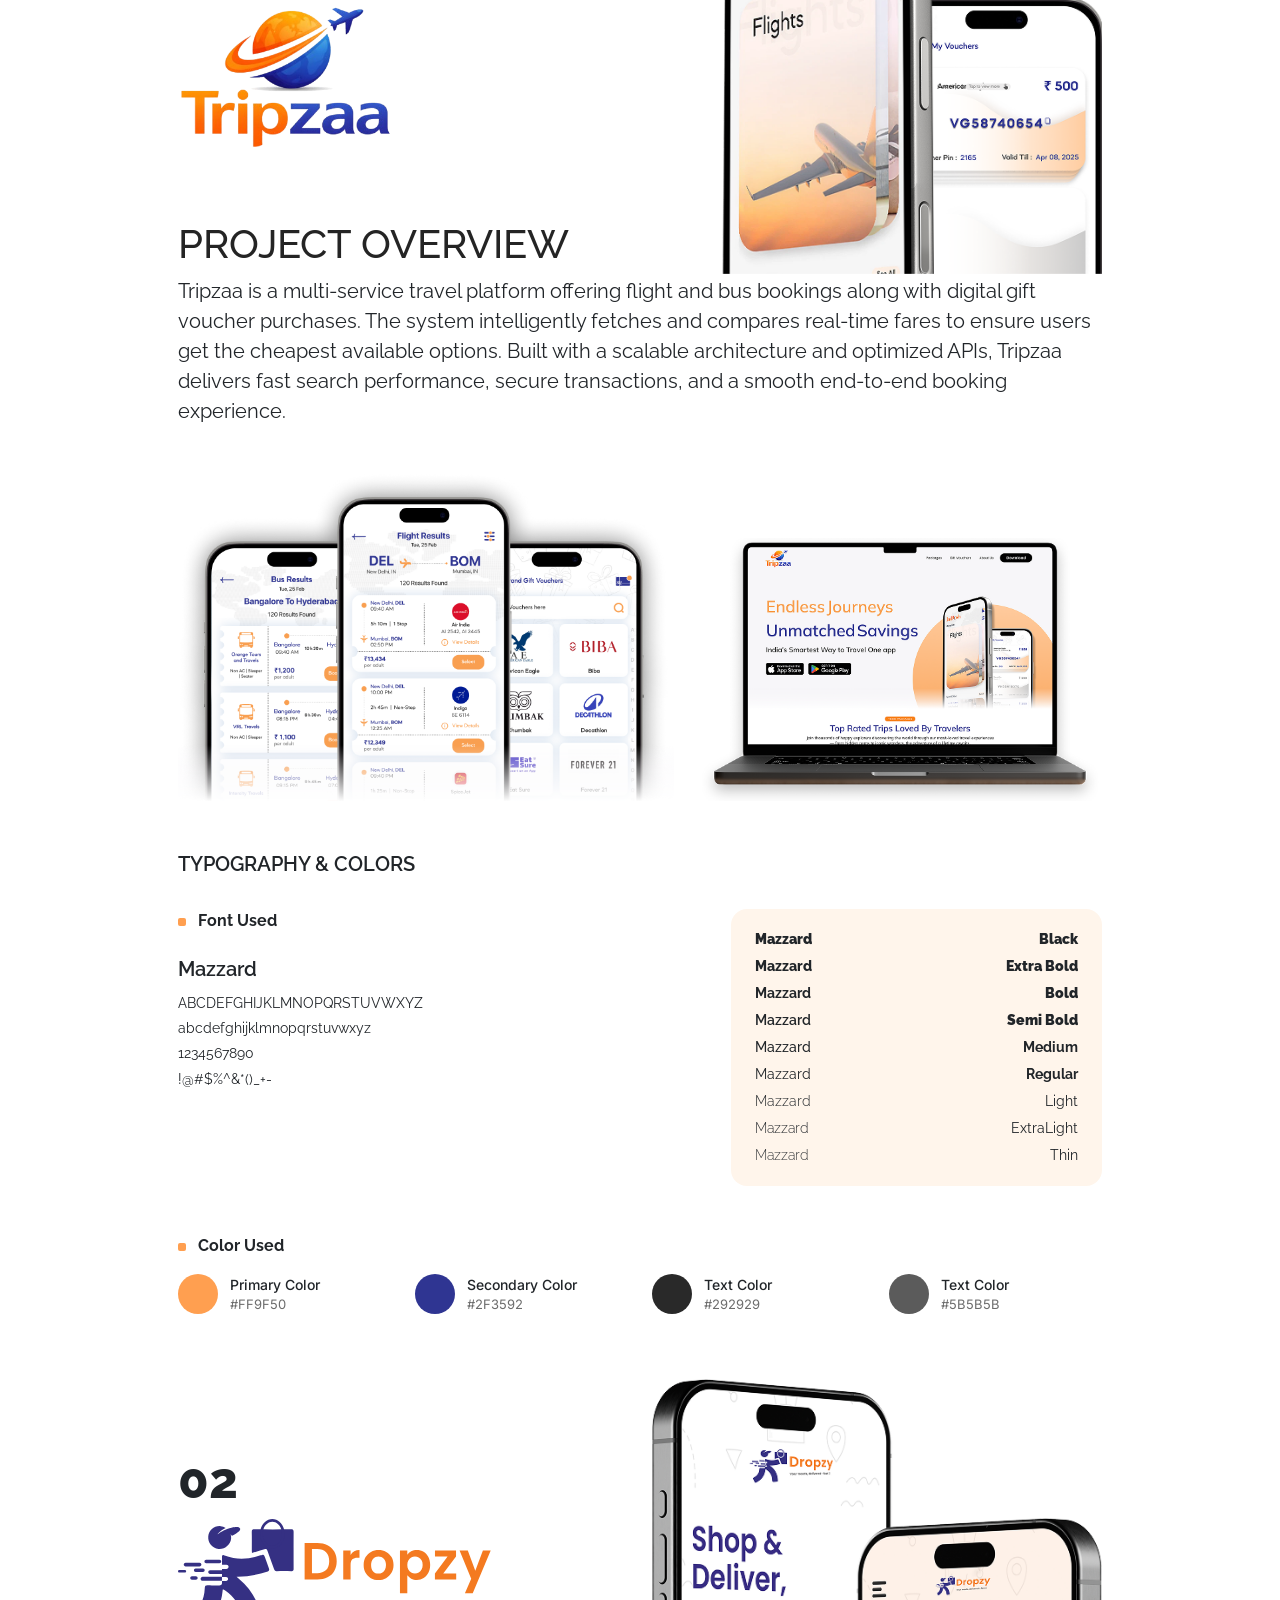
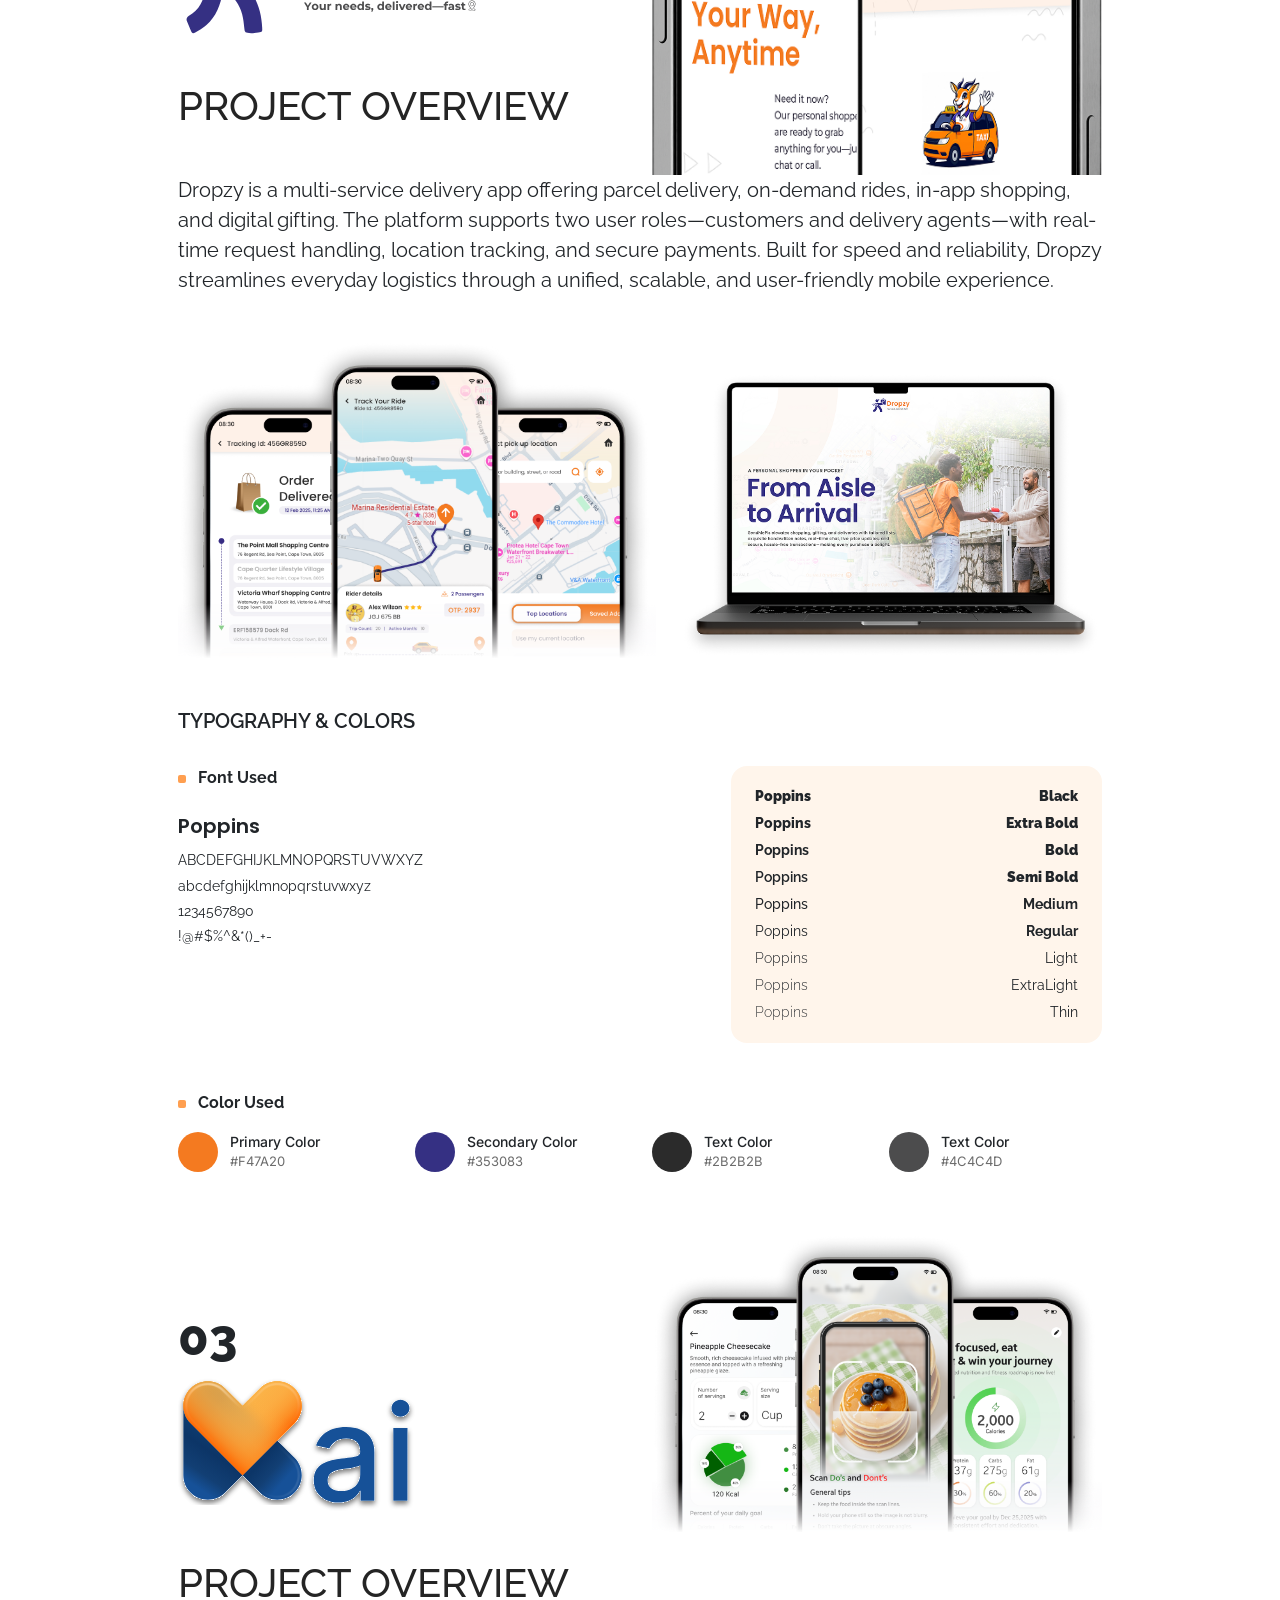
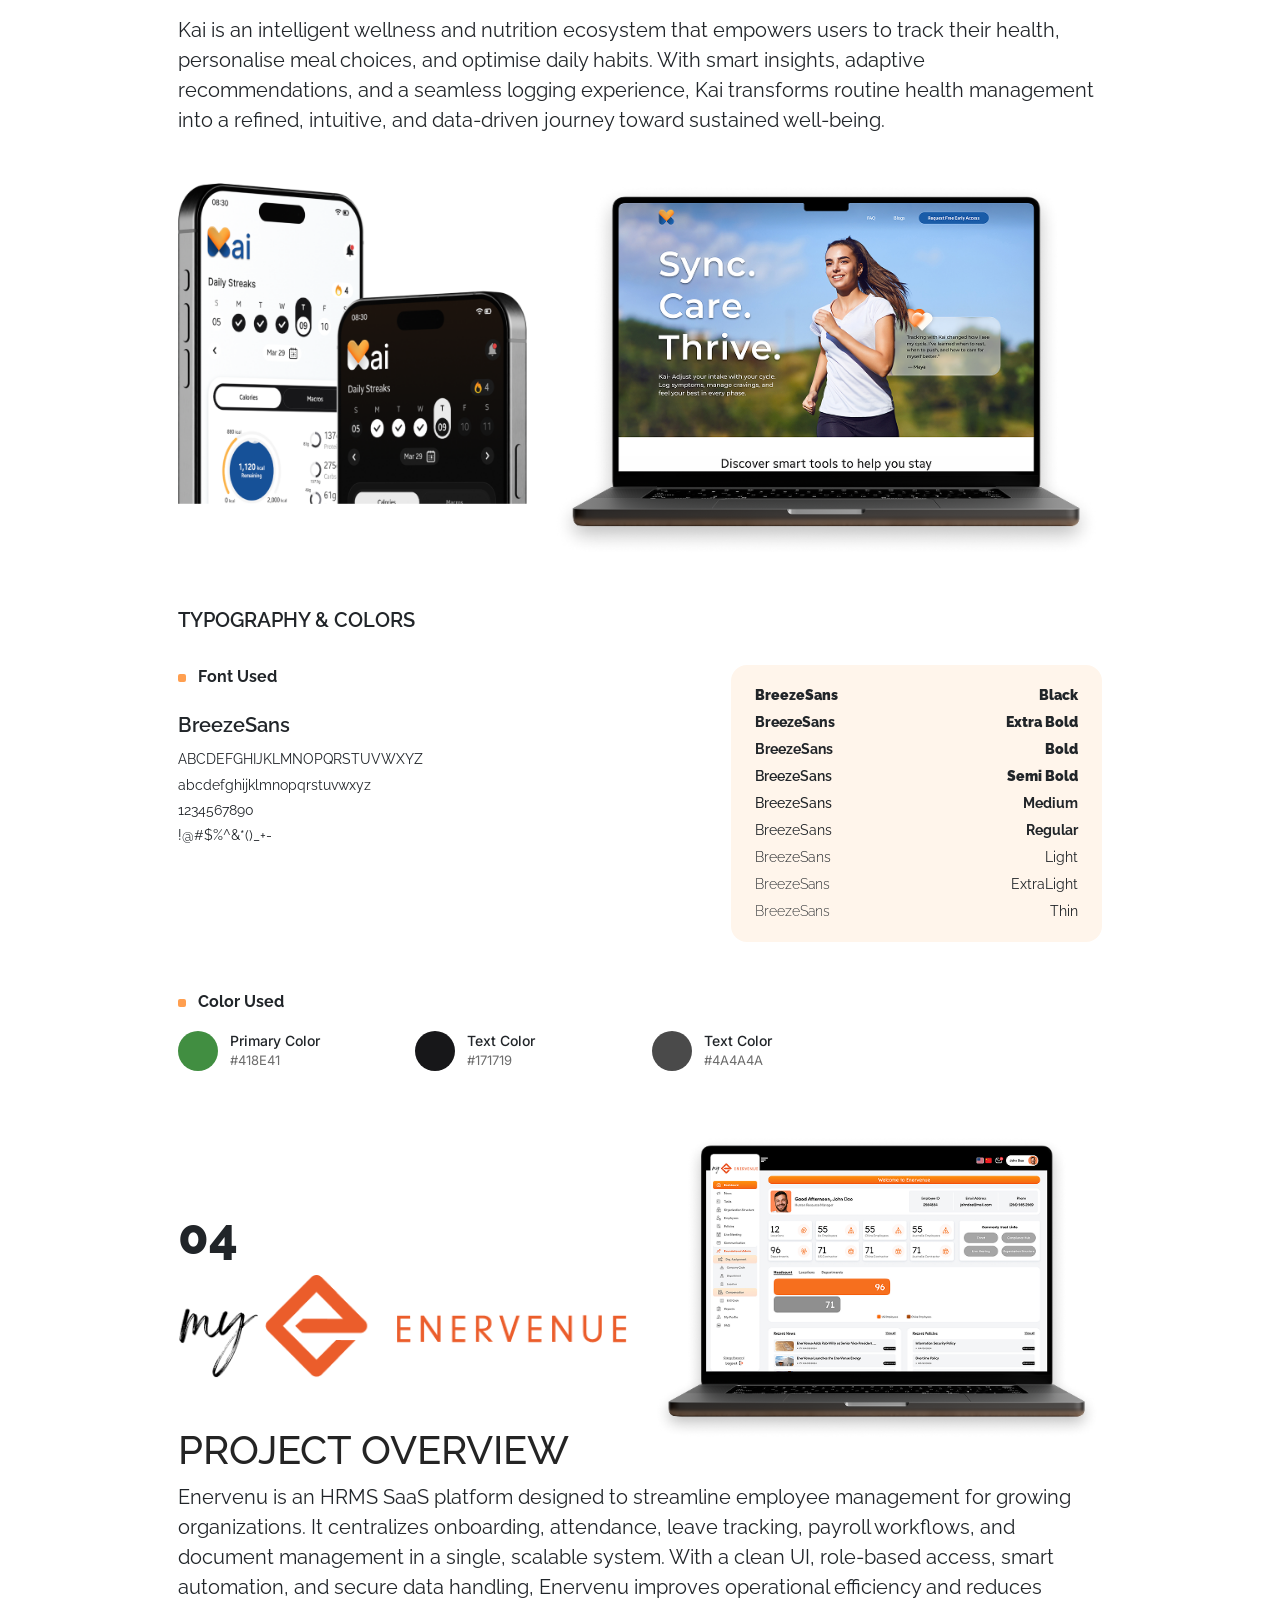
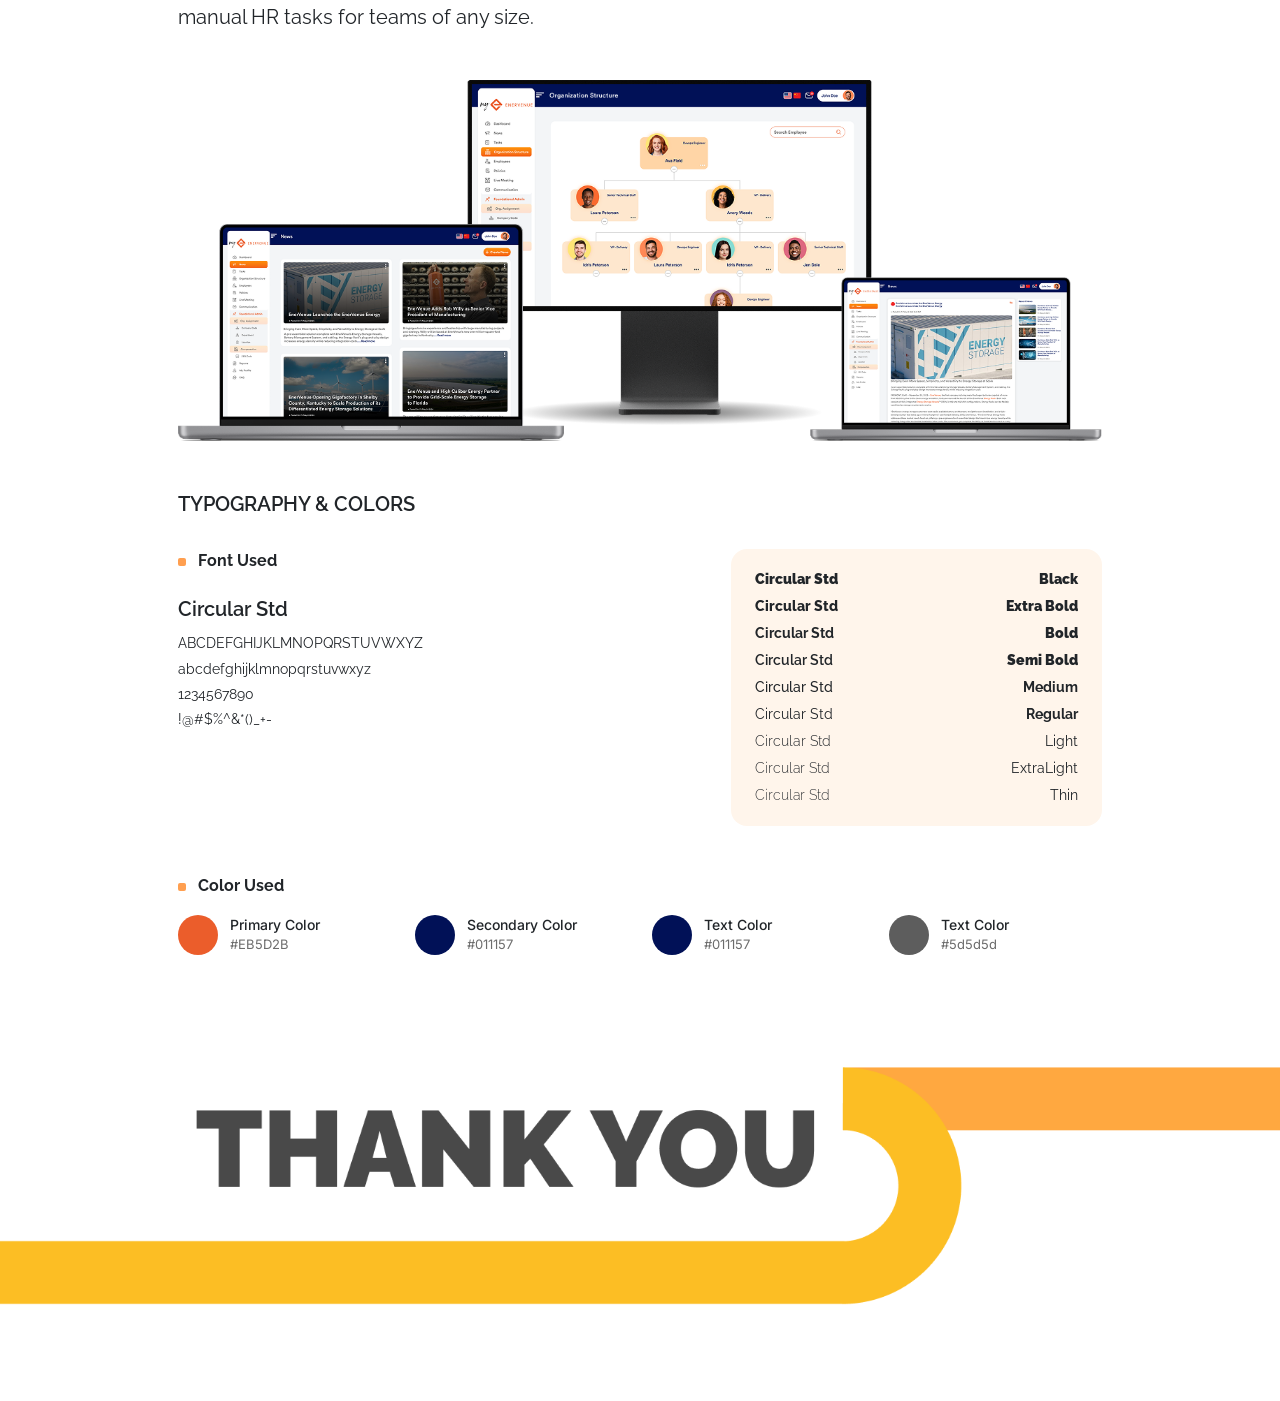
==== commit d2aee39b: "portfoliya" ====
--- a/index.html
+++ b/index.html
@@ -194,7 +194,7 @@
                         <div class="col-6">
                             <h3 class="indikosh_title mb-2 mt-5 pt-4">01</h3>
                             <div class="mb-5">
-                                <img src="assets/images/indikosh_logo.png" alt
+                                <img src="assets/images/tripzalogo.svg" alt
                                     srcset class="img-fluid">
                             </div>
                             <div>
@@ -202,24 +202,14 @@
                             </div>
                         </div>
                         <div class="col-6">
-                            <img src="assets/images/indikosh_mobile.png" alt
+                            <img src="assets/images/mobiletri.png" alt
                                 srcset
                                 class="img-fluid">
                         </div>
                     </div>
                     <div class="indikosh_peragraph">
                         <p>
-                            Indikosh is a multi-service travel platform offering
-                            flight and bus bookings along with digital gift
-                            voucher
-                            purchases. The system intelligently fetches and
-                            compares
-                            real-time fares to ensure users get the cheapest
-                            available options. Built with a scalable
-                            architecture
-                            and optimized APIs, Indikosh delivers fast search
-                            performance, secure transactions, and a smooth
-                            end-to-end booking experience.
+                           Tripzaa is a multi-service travel platform offering flight and bus bookings along with digital gift voucher purchases. The system intelligently fetches and compares real-time fares to ensure users get the cheapest available options. Built with a scalable architecture and optimized APIs, Tripzaa delivers fast search performance, secure transactions, and a smooth end-to-end booking experience.
                         </p>
                     </div>
                     <div class="d-flex justify-content-center gap-4 my-5">
@@ -228,7 +218,7 @@
                                 srcset class="img-fluid">
                         </div>
                         <div class="d-flex align-items-end">
-                            <img src="assets/images/indikosh_leptop.png" alt
+                            <img src="assets/images/tripzalep.png" alt
                                 srcset
                                 class="img-fluid">
                         </div>
@@ -340,7 +330,7 @@
                         <div class="col-6">
                             <h3 class="indikosh_title mb-2 mt-5 pt-4">02</h3>
                             <div class="mb-5">
-                                <img src="assets/images/send_me_plz_logo.png"
+                                <img src="assets/images/dropzonelogo.svg"
                                     alt
                                     srcset class="img-fluid">
                             </div>
@@ -349,22 +339,14 @@
                             </div>
                         </div>
                         <div class="col-6">
-                            <img src="assets/images/send_me_plz_mobile.png" alt
+                            <img src="assets/images/dropzone1.png" alt
                                 srcset
                                 class="img-fluid">
                         </div>
                     </div>
                     <div class="indikosh_peragraph">
                         <p>
-                            SendMePls is a multi-service delivery app offering
-                            parcel delivery, on-demand rides, in-app shopping,
-                            and
-                            digital gifting. The platform supports two user
-                            roles—customers and delivery agents—with real-time
-                            request handling, location tracking, and secure
-                            payments. Built for speed and reliability, SendMePls
-                            streamlines everyday logistics through a unified,
-                            scalable, and user-friendly mobile experience.
+                            Dropzy is a multi-service delivery app offering parcel delivery, on-demand rides, in-app shopping, and digital gifting. The platform supports two user roles—customers and delivery agents—with real-time request handling, location tracking, and secure payments. Built for speed and reliability, Dropzy streamlines everyday logistics through a unified, scalable, and user-friendly mobile experience.
                         </p>
                     </div>
                     <div class="d-flex justify-content-center gap-4 my-5">
@@ -373,7 +355,7 @@
                                 srcset class="img-fluid">
                         </div>
                         <div class="d-flex align-items-end">
-                            <img src="assets/images/send_me_plz_leptop.png" alt
+                            <img src="assets/images/dropzone2.png" alt
                                 srcset
                                 class="img-fluid">
                         </div>
@@ -764,5 +746,8 @@
                 </div>
             </div>
         </div>
+        <div class="six-section my-5 py-5">
+            <img src="assets/images/thankyou.png" alt="" srcset="" class="img-fluid">
+        </div>
     </body>
 </html>
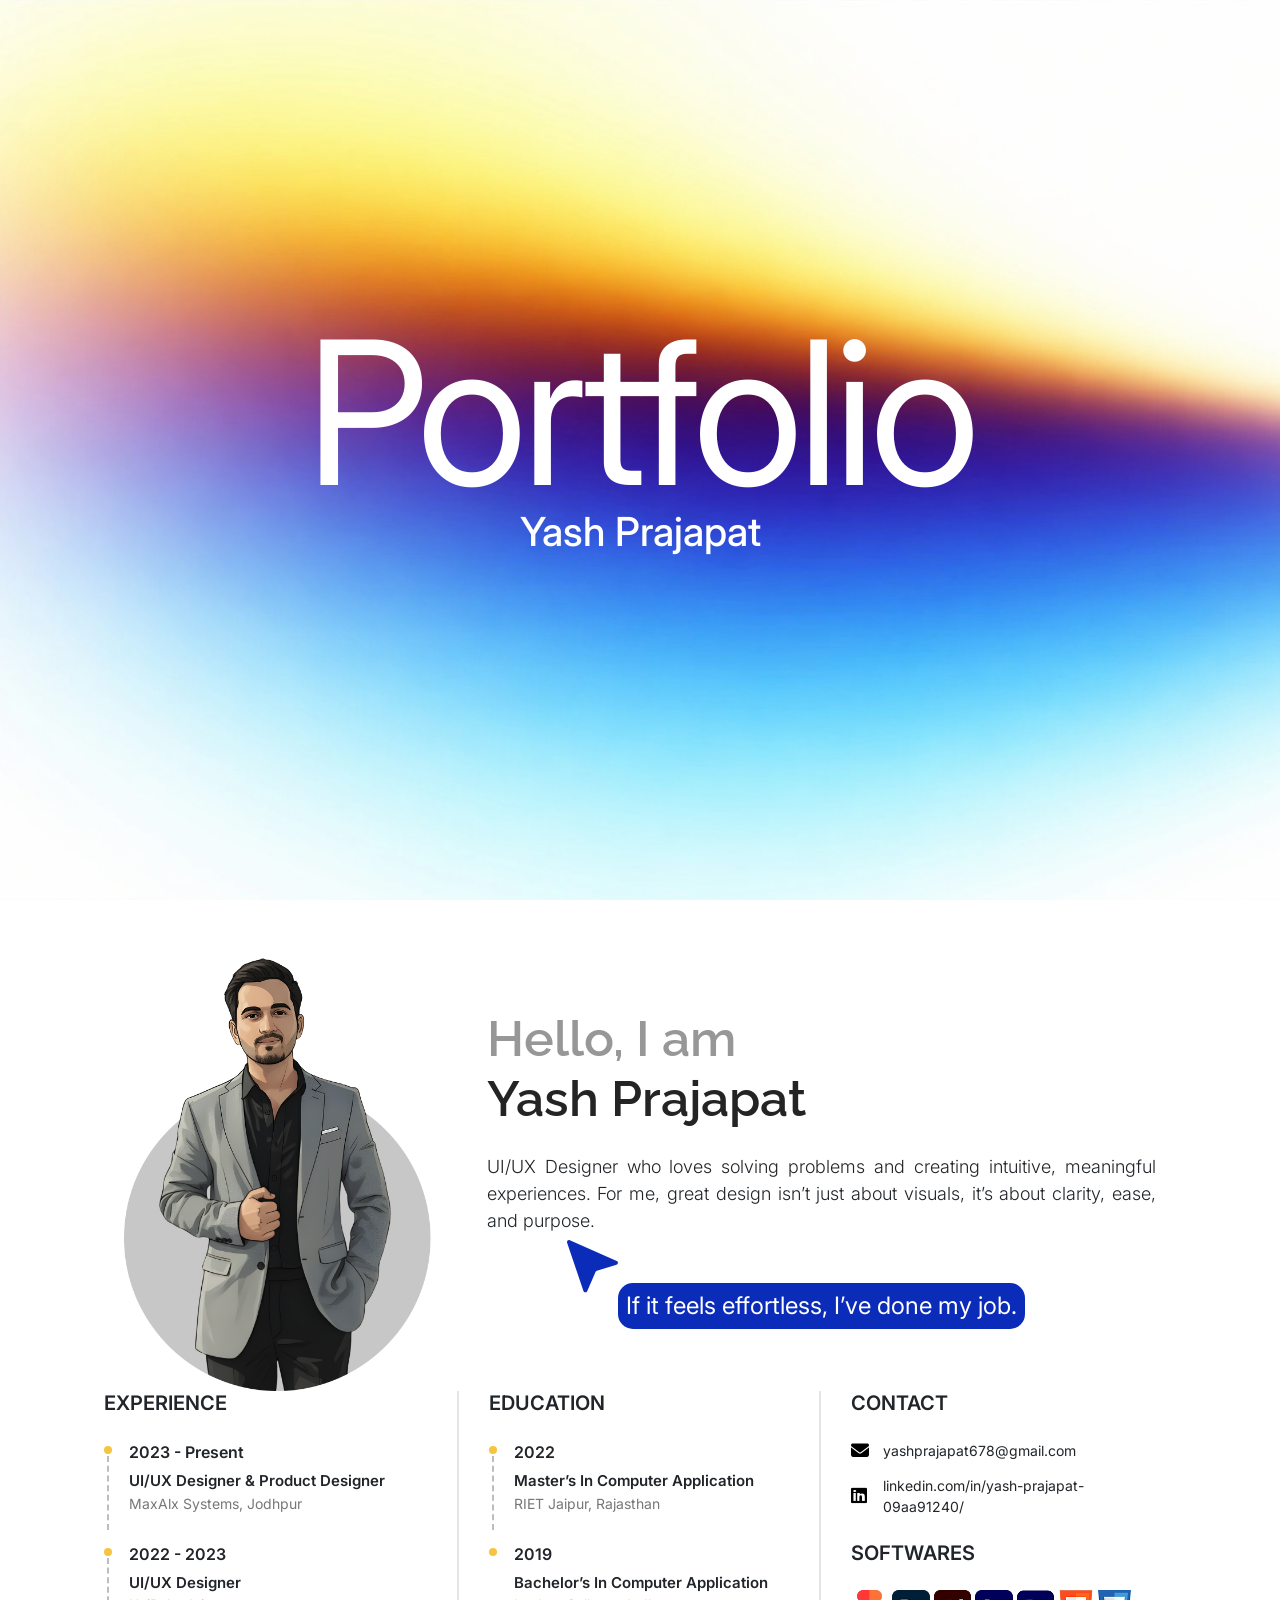
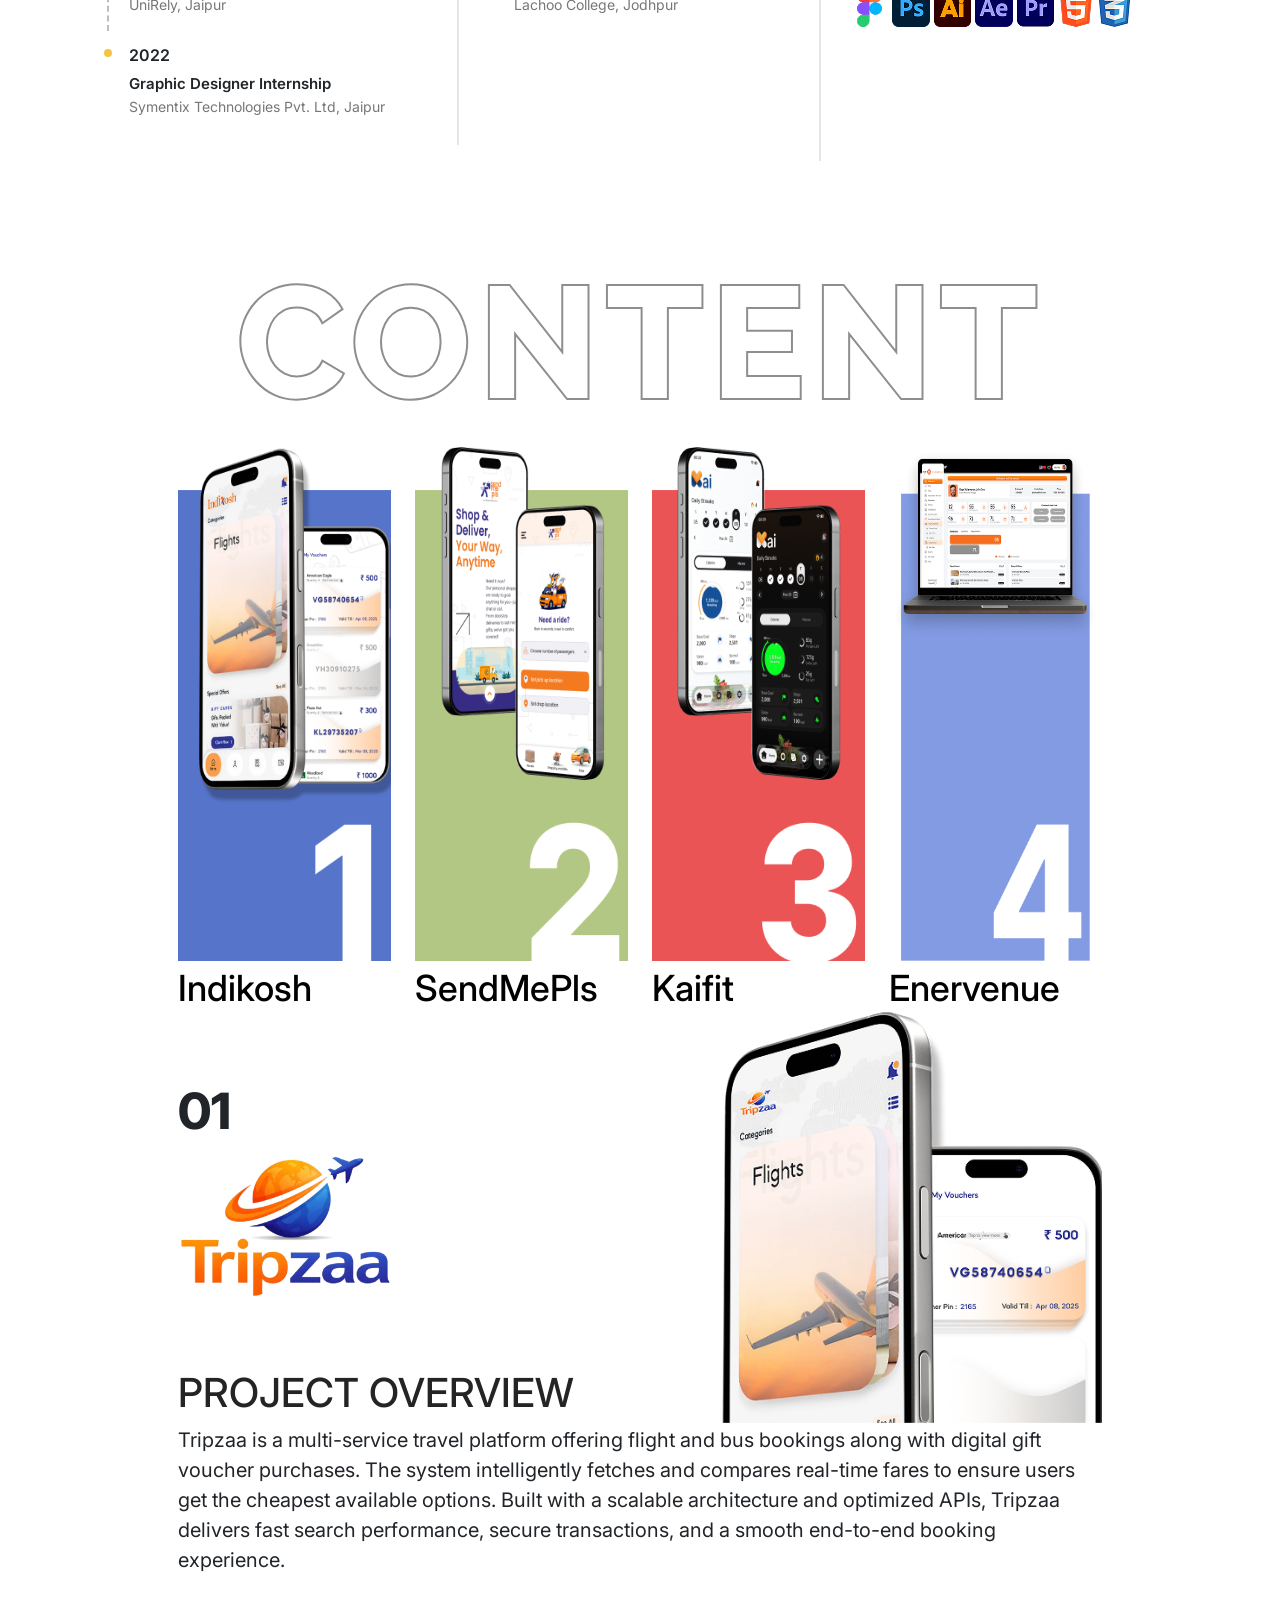
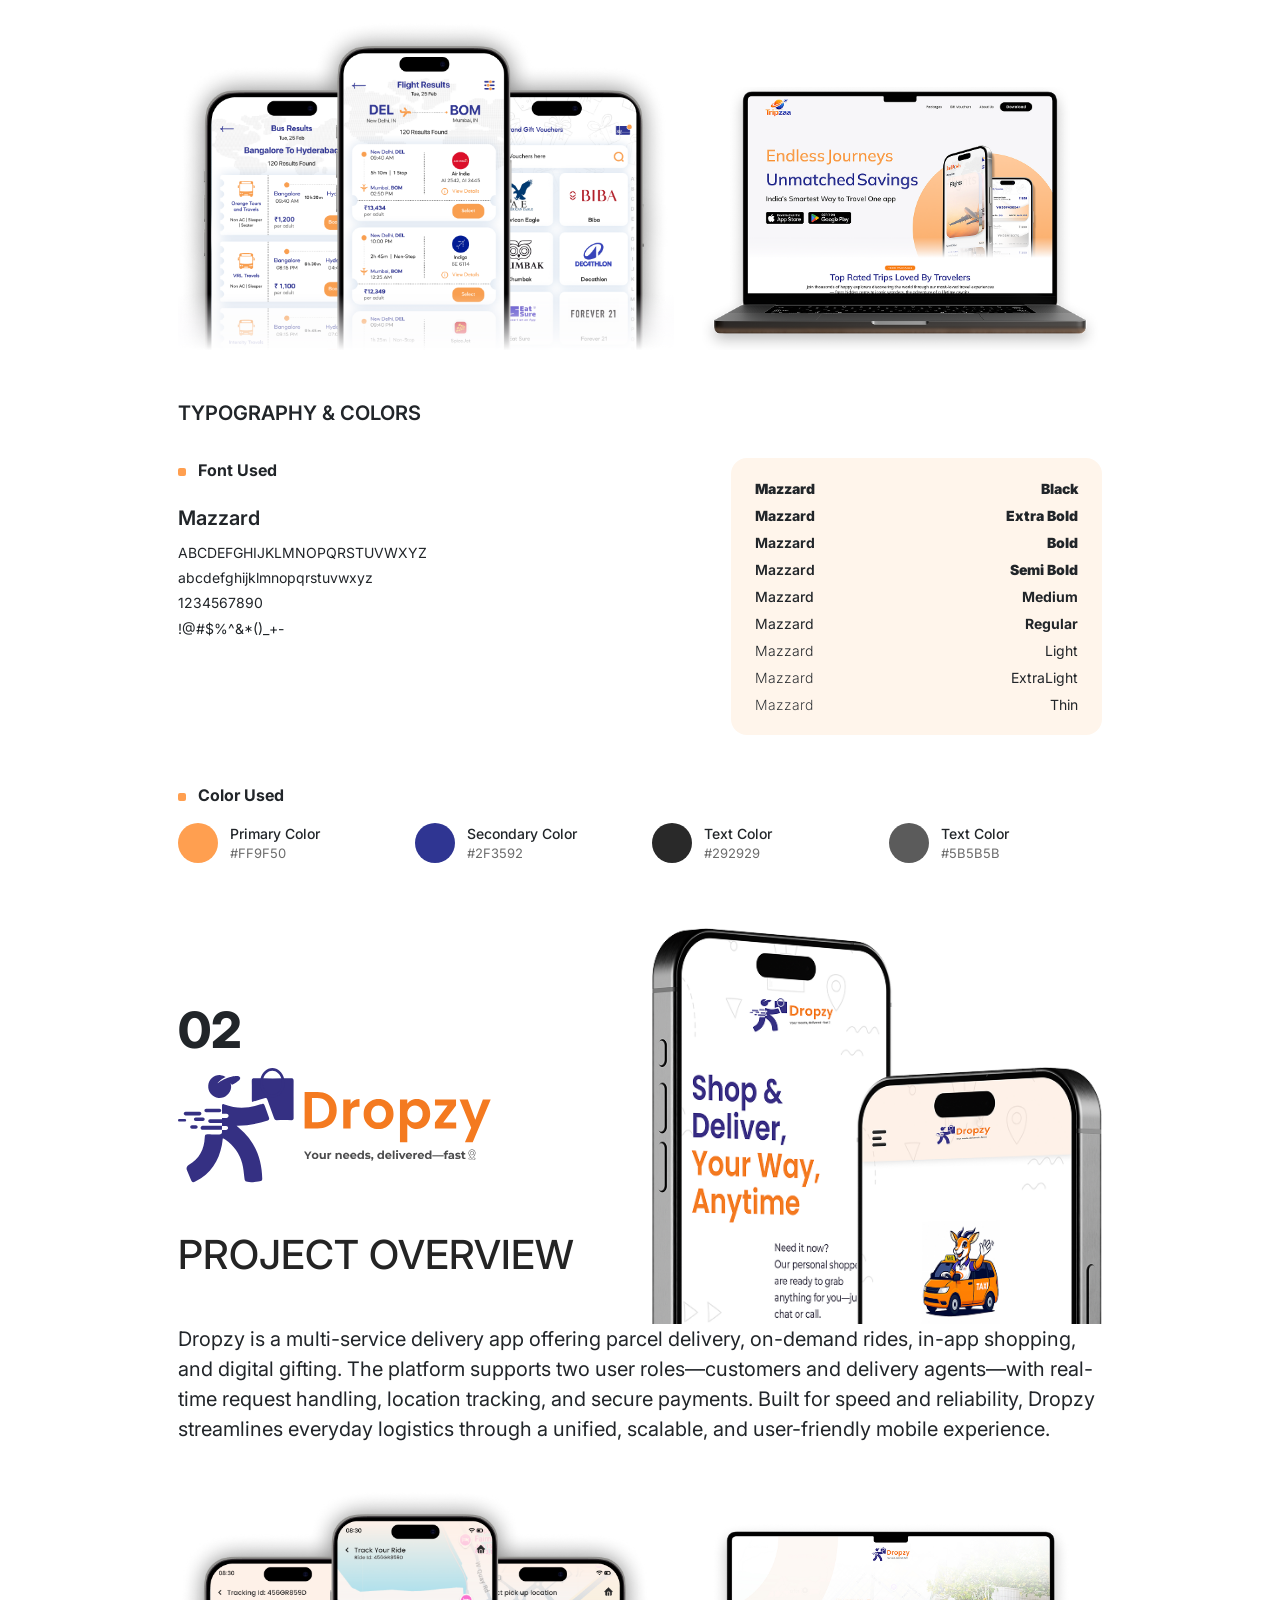
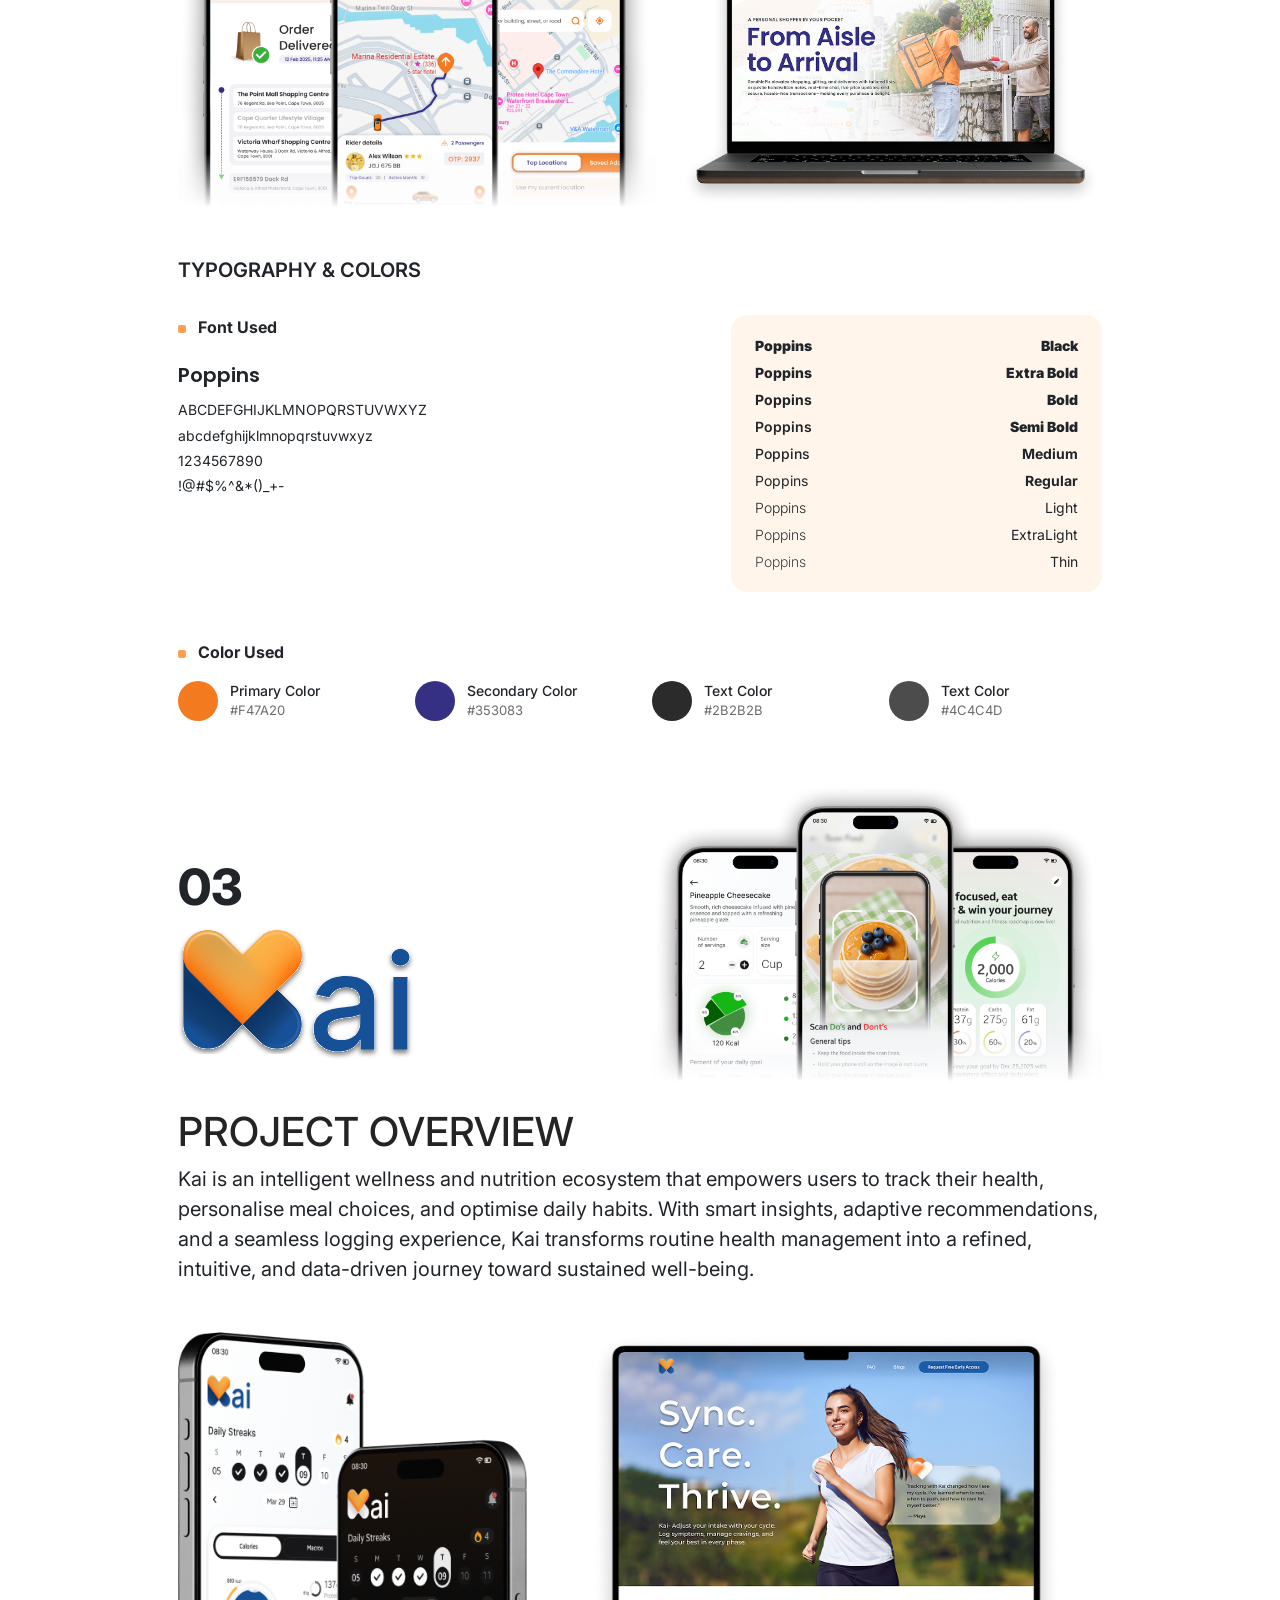
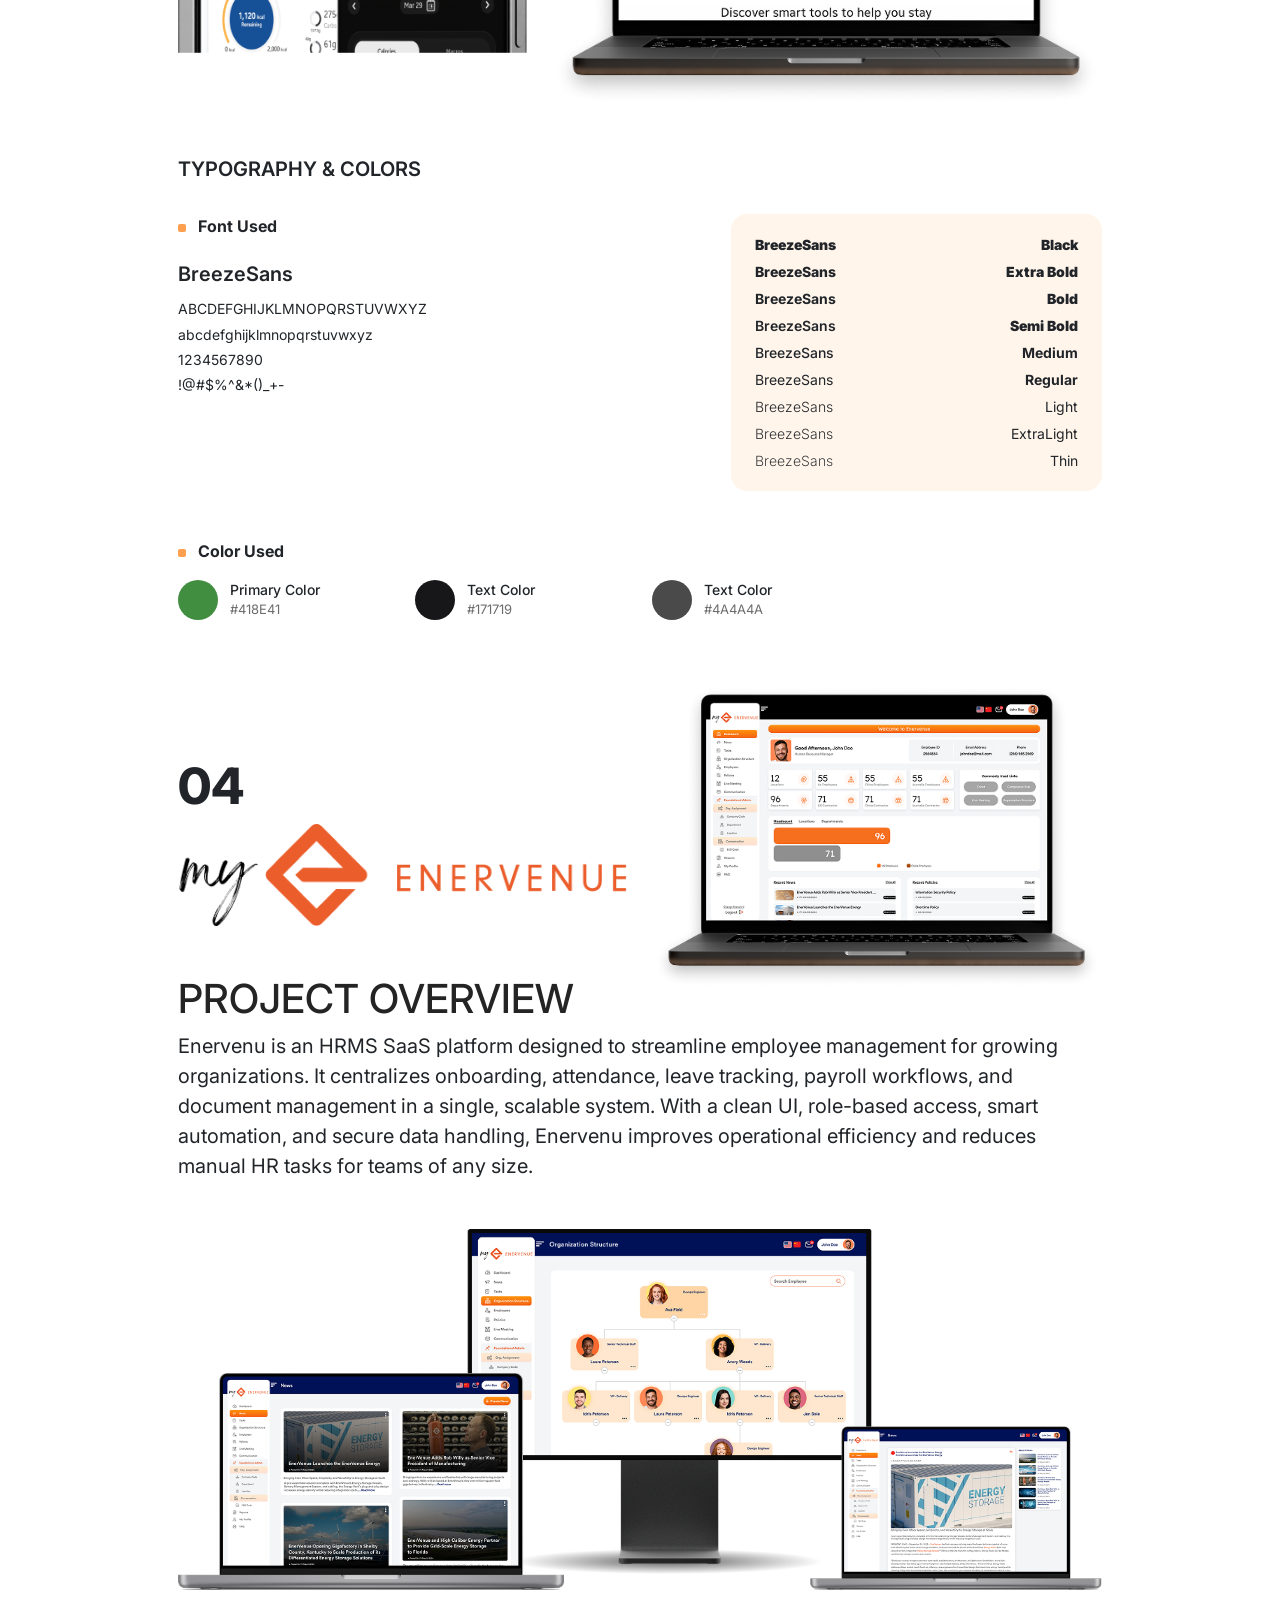
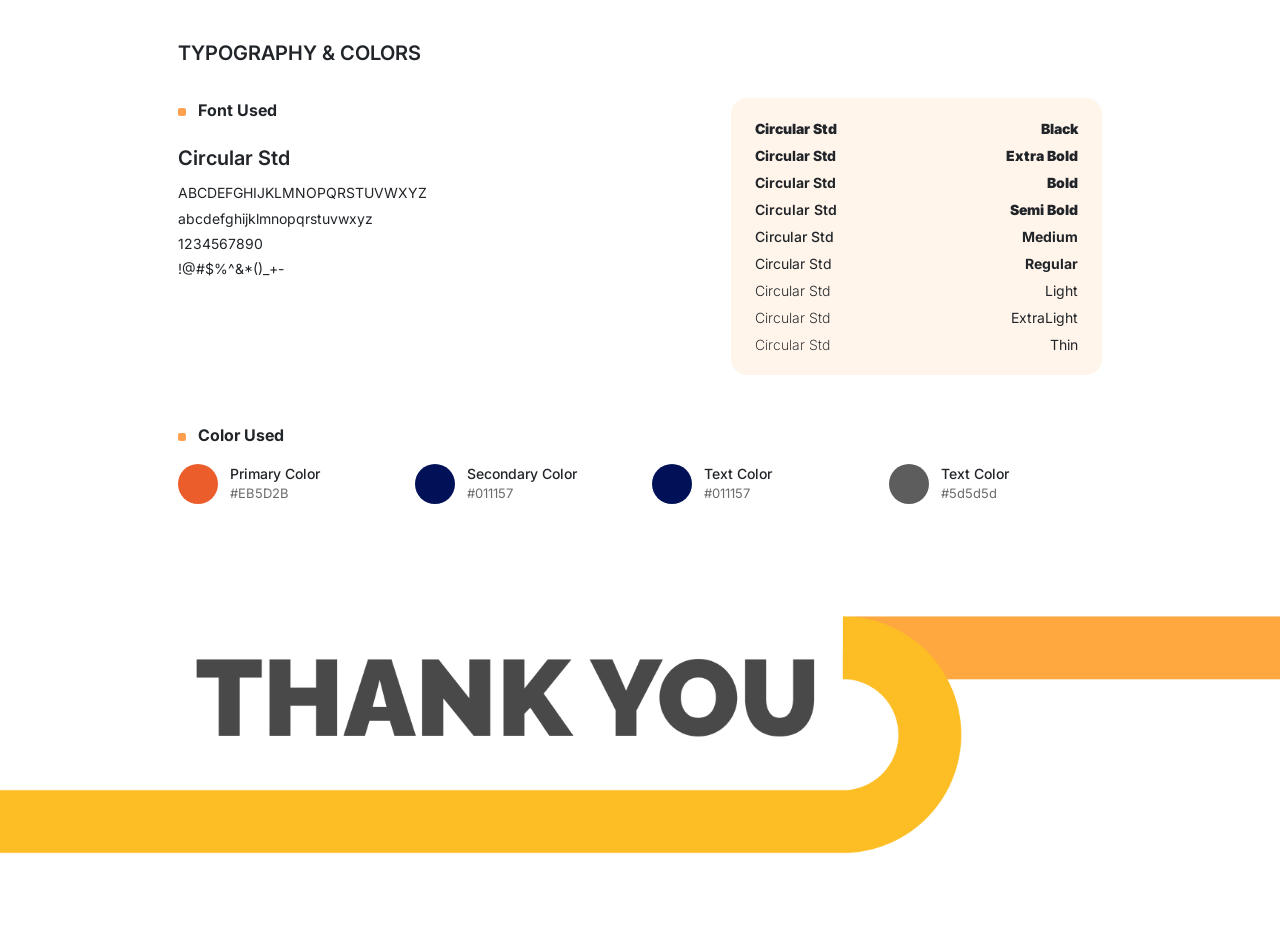
==== commit 416fc2f0: "portfoliya" ====
--- a/index.html
+++ b/index.html
@@ -3,21 +3,28 @@
     <head>
         <meta charset="UTF-8">
         <meta name="viewport" content="width=device-width, initial-scale=1.0">
-        <link href="https://cdn.jsdelivr.net/npm/bootstrap@5.3.8/dist/css/bootstrap.min.css" rel="stylesheet">
-        <script src="https://cdn.jsdelivr.net/npm/bootstrap@5.3.8/dist/js/bootstrap.bundle.min.js"></script>
+        <link
+            href="https://cdn.jsdelivr.net/npm/bootstrap@5.3.8/dist/css/bootstrap.min.css"
+            rel="stylesheet">
+        <script
+            src="https://cdn.jsdelivr.net/npm/bootstrap@5.3.8/dist/js/bootstrap.bundle.min.js"></script>
         <link rel="preconnect" href="https://fonts.googleapis.com">
         <link rel="preconnect" href="https://fonts.gstatic.com" crossorigin>
-        <link href="https://fonts.googleapis.com/css2?family=Lexend:wght@100..900&family=Raleway:ital,wght@0,100..900;1,100..900&display=swap"
+        <link
+            href="https://fonts.googleapis.com/css2?family=Lexend:wght@100..900&family=Raleway:ital,wght@0,100..900;1,100..900&display=swap"
             rel="stylesheet">
         <link rel="preconnect" href="https://fonts.googleapis.com">
         <link rel="preconnect" href="https://fonts.gstatic.com" crossorigin>
-        <link href="https://fonts.googleapis.com/css2?family=Inter:ital,opsz,wght@0,14..32,100..900;1,14..32,100..900&family=Lexend:wght@100..900&family=Raleway:ital,wght@0,100..900;1,100..900&display=swap"
+        <link
+            href="https://fonts.googleapis.com/css2?family=Inter:ital,opsz,wght@0,14..32,100..900;1,14..32,100..900&family=Lexend:wght@100..900&family=Raleway:ital,wght@0,100..900;1,100..900&display=swap"
             rel="stylesheet">
-        <link  href="https://cdnjs.cloudflare.com/ajax/libs/font-awesome/6.5.1/css/all.min.css"
+        <link
+            href="https://cdnjs.cloudflare.com/ajax/libs/font-awesome/6.5.1/css/all.min.css"
             rel="stylesheet">
         <link rel="preconnect" href="https://fonts.googleapis.com">
         <link rel="preconnect" href="https://fonts.gstatic.com" crossorigin>
-        <link  href="https://fonts.googleapis.com/css2?family=Inter:ital,opsz,wght@0,14..32,100..900;1,14..32,100..900&family=Lexend:wght@100..900&family=Poppins:ital,wght@0,100;0,200;0,300;0,400;0,500;0,600;0,700;0,800;0,900;1,100;1,200;1,300;1,400;1,500;1,600;1,700;1,800;1,900&family=Raleway:ital,wght@0,100..900;1,100..900&display=swap"
+        <link
+            href="https://fonts.googleapis.com/css2?family=Inter:ital,opsz,wght@0,14..32,100..900;1,14..32,100..900&family=Lexend:wght@100..900&family=Poppins:ital,wght@0,100;0,200;0,300;0,400;0,500;0,600;0,700;0,800;0,900;1,100;1,200;1,300;1,400;1,500;1,600;1,700;1,800;1,900&family=Raleway:ital,wght@0,100..900;1,100..900&display=swap"
             rel="stylesheet">
 
         <link rel="stylesheet" href="assets/css/style.css">
@@ -26,728 +33,812 @@
     <body>
 
         <!-- <div class="container"> -->
-            <div class="first_section">
-                <!-- <div class="position-relative h-100">
-                    <div class="img_div_1 text-center">
-                        <img src="assets/images/portfoliya.png" alt srcset
-                            class="img-fluid">
+        <div class="first_section">
+            <!-- <img src="assets/images/home_banner.png" alt="" srcset="" class="img-fluid"> -->
+            <div class="first_section_content home_footer">
+                <h1 class="first_section_heading mb-0 pb-0">Portfolio</h1>
+                <p class="first_section_peragraph">Yash Prajapat</p>
+            </div>
+        </div>
+        <!-- </div> -->
+
+        <div class="main-section">
+            <div class="container-fluid">
+                <div class="second-section mt-5 mx-5 px-5">
+                    <div class="row">
+                        <div class="col-4">
+                            <img src="assets/images/yash.png" alt
+                                srcset class="img-fluid px-3">
+                        </div>
+                        <div class="col-8">
+                            <div class="d-flex justify-content-center h-100 flex-column px-3">
+                                <h6 class="details color_979797 raleway">Hello, I am <p
+                                        class="color_242424 raleway">Yash Prajapat</p></h6>
+                                <p class="text-dark text-dark_2_p raleway">UI/UX Designer who loves solving problems
+                                     and creating intuitive, meaningful experiences. 
+                                     For me, great design isn’t just about visuals, it’s about clarity, ease, and purpose. 
+                                </p>
+    
+                                <div class="d-flex justify-content-center align-items-center flex-column gap-3 position-relative">
+                                    <img src="assets/images/mouse.svg" alt="" srcset="" class="img-fluid position-absolute img_mouse">
+    
+                                    <p class="text text-white mb-0 bg_blue px-2">If it feels effortless, I’ve done my job.</p>
+                                </div>
+                            </div>
+                        </div>
                     </div>
-                    <div class="img_div_2 position-absolute translate-middle ">
-                        <img src="assets/images/yash_home_page.png" alt srcset
-                            class="img-fluid">
-                    </div>
-                    <div class="roll ms-5">
-                        <h6 class="heading_1">Yash Prajapat</h6>
-                        <p class="text-dark text-dark_p">UI/UX Designer</p>
-                    </div>
-                </div>
-                <div class="blur-overlay"></div> -->
-                <img src="assets/images/header.svg" alt="" srcset="" class="img-fluid">
-            </div>
-        <!-- </div> -->
-
-        <div class="container">
-            <div class="second-section mt-5 mx-5 px-5">
-                <div class="d-flex">
-                    <div class="pe-5">
-                        <h6 class="details">Hi, I’m <span
-                                class="color_FFA840">Yash</span></h6>
-                        <p class="text-dark text-dark_2_p">
-                            I’m a UI/UX Designer who loves solving problems and
-                            creating intuitive, meaningful experiences. For me,
-                            great design isn’t just about visuals, it’s about
-                            clarity, ease, and purpose. If it feels effortless,
-                            I’ve done my job.
-                        </p>
-
-                        <div class="resume-wrapper">
-                            <div class="row">
-                                <!-- EXPERIENCE -->
-                                <div class="col-md-4 mb-3 col-box ps-2">
-                                    <h5 class="section-title">EXPERIENCE</h5>
-
-                                    <div class="timeline-item">
-                                        <div class="timeline-dot"></div>
-                                        <span class="year">2023 - Present</span>
-                                        <div class="title">UI/UX Designer &
-                                            Product
-                                            Designer</div>
-                                        <div class="place">MaxAlx Systems,
-                                            Jodhpur</div>
-                                    </div>
-
-                                    <div class="timeline-item">
-                                        <div class="timeline-dot"></div>
-                                        <span class="year">2022 - 2023</span>
-                                        <div class="title">UI/UX Designer</div>
-                                        <div class="place">UniRely, Jaipur</div>
-                                    </div>
-
-                                    <div class="timeline-item">
-                                        <div class="timeline-dot"></div>
-                                        <span class="year">2022</span>
-                                        <div class="title">Graphic Designer
-                                            Internship</div>
-                                        <div class="place">Symentix Technologies
-                                            Pvt. Ltd, Jaipur</div>
-                                    </div>
-                                </div>
-                                <!-- EDUCATION -->
-                                <div class="col-md-4 col-box">
-                                    <h5 class="section-title">EDUCATION</h5>
-                                    <div class="timeline-item">
-                                        <div class="timeline-dot"></div>
-                                        <span class="year">2022</span>
-                                        <div class="title">Master’s In Computer
-                                            Application</div>
-                                        <div class="place">RIET Jaipur,
-                                            Rajasthan</div>
-                                    </div>
-                                    <div class="timeline-item">
-                                        <div class="timeline-dot"></div>
-                                        <span class="year">2019</span>
-                                        <div class="title">Bachelor’s In
-                                            Computer
-                                            Application</div>
-                                        <div class="place">Lachoo College,
-                                            Jodhpur</div>
-                                    </div>
-                                </div>
-                                <!-- CONTACT -->
-                                <div class="col-md-4 col-box">
-                                    <h5 class="section-title">CONTACT</h5>
-
-                                    <div class="contact-item">
-                                        <i class="fa-solid fa-envelope"></i>
-                                        yashprajapat678@gmail.com
-                                    </div>
-
-                                    <div class="contact-item">
-                                        <i class="fa-brands fa-linkedin"></i>
-                                        linkedin.com/in/yash-prajapat-09aa91240/
-                                    </div>
-
-                                    <h5
-                                        class="section-title mt-4">SOFTWARES</h5>
-
-                                    <div class="software-icons">
-                                        <img src="assets/images/figma_icon.png"
-                                            alt srcset>
-                                        <img
-                                            src="assets/images/Adobe_Photoshop.png"
-                                            alt srcset>
-                                        <img
-                                            src="assets/images/Adobe_Illustrator.png"
-                                            alt srcset>
-                                        <img
-                                            src="assets/images/Adobe_After_Effects.png"
-                                            alt srcset>
-                                        <img src="assets/images/pr.png" alt
-                                            srcset>
-                                        <img src="assets/images/5.png" alt
-                                            srcset>
-                                        <img src="assets/images/3.png" alt
-                                            srcset>
-                                    </div>
-                                </div>
+                   
+                    <div class="row">
+                        <div class="col-md-4 mb-3 col-box ps-2">
+                            <h5 class="section-title">EXPERIENCE</h5>
+
+                            <div class="timeline-item">
+                                <div class="timeline-dot"></div>
+                                <span class="year">2023 -
+                                    Present</span>
+                                <div class="title">UI/UX Designer &
+                                    Product
+                                    Designer</div>
+                                <div class="place">MaxAlx Systems,
+                                    Jodhpur</div>
+                            </div>
+
+                            <div class="timeline-item">
+                                <div class="timeline-dot"></div>
+                                <span class="year">2022 -
+                                    2023</span>
+                                <div class="title">UI/UX
+                                    Designer</div>
+                                <div class="place">UniRely,
+                                    Jaipur</div>
+                            </div>
+
+                            <div class="timeline-item">
+                                <div class="timeline-dot"></div>
+                                <span class="year">2022</span>
+                                <div class="title">Graphic Designer
+                                    Internship</div>
+                                <div class="place">Symentix
+                                    Technologies
+                                    Pvt. Ltd, Jaipur</div>
+                            </div>
+                        </div>
+                        <div class="col-md-4 col-box">
+                            <h5 class="section-title">EDUCATION</h5>
+                            <div class="timeline-item">
+                                <div class="timeline-dot"></div>
+                                <span class="year">2022</span>
+                                <div class="title">Master’s In
+                                    Computer
+                                    Application</div>
+                                <div class="place">RIET Jaipur,
+                                    Rajasthan</div>
+                            </div>
+                            <div class="timeline-item">
+                                <div class="timeline-dot"></div>
+                                <span class="year">2019</span>
+                                <div class="title">Bachelor’s In
+                                    Computer
+                                    Application</div>
+                                <div class="place">Lachoo College,
+                                    Jodhpur</div>
+                            </div>
+                        </div>
+                        <div class="col-md-4 col-box">
+                            <h5 class="section-title">CONTACT</h5>
+
+                            <div class="contact-item">
+                                <i class="fa-solid fa-envelope"></i>
+                                yashprajapat678@gmail.com
+                            </div>
+
+                            <div class="contact-item">
+                                <i
+                                    class="fa-brands fa-linkedin"></i>
+                                linkedin.com/in/yash-prajapat-09aa91240/
+                            </div>
+
+                            <h5
+                                class="section-title mt-4">SOFTWARES</h5>
+
+                            <div class="software-icons">
+                                <img
+                                    src="assets/images/figma_icon.png"
+                                    alt srcset>
+                                <img
+                                    src="assets/images/Adobe_Photoshop.png"
+                                    alt srcset>
+                                <img
+                                    src="assets/images/Adobe_Illustrator.png"
+                                    alt srcset>
+                                <img
+                                    src="assets/images/Adobe_After_Effects.png"
+                                    alt srcset>
+                                <img src="assets/images/pr.png" alt
+                                    srcset>
+                                <img src="assets/images/5.png" alt
+                                    srcset>
+                                <img src="assets/images/3.png" alt
+                                    srcset>
                             </div>
                         </div>
                     </div>
                 </div>
             </div>
-        </div>
-
-        <div class="container">
-            <div class="mx-5 px-5">
-                <div class="text-center my-3 section_3">
-                    <div class="outline-text">CONTENT</div>
-
-                    <div class="row mt-4">
-                        <div class="col-3 content">
-                            <img src="assets/images/contnet_indikosh.png" alt
-                                srcset
-                                class="img-fluid">
-                            <p>Indikosh</p>
-                        </div>
-                        <div class="col-3 content">
-                            <img src="assets/images/content_sendme.png" alt
-                                srcset
-                                class="img-fluid">
-                            <p>SendMePls</p>
-                        </div>
-                        <div class="col-3 content">
-                            <img src="assets/images/content_kai.png" alt srcset
-                                class="img-fluid">
-                            <p>Kaifit</p>
-                        </div>
-                        <div class="col-3 content">
-                            <img src="assets/images/content_enervenue.png" alt
-                                srcset
-                                class="img-fluid">
-                            <p>Enervenue</p>
+
+            <div class="container">
+                <div class="mx-5 px-5">
+                    <div class="text-center my-3 section_3">
+                        <div class="outline-text">CONTENT</div>
+
+                        <div class="row mt-4">
+                            <div class="col-3 content">
+                                <img src="assets/images/contnet_indikosh.png"
+                                    alt
+                                    srcset
+                                    class="img-fluid">
+                                <p>Indikosh</p>
+                            </div>
+                            <div class="col-3 content">
+                                <img src="assets/images/content_sendme.png" alt
+                                    srcset
+                                    class="img-fluid">
+                                <p>SendMePls</p>
+                            </div>
+                            <div class="col-3 content">
+                                <img src="assets/images/content_kai.png" alt
+                                    srcset
+                                    class="img-fluid">
+                                <p>Kaifit</p>
+                            </div>
+                            <div class="col-3 content">
+                                <img src="assets/images/content_enervenue.png"
+                                    alt
+                                    srcset
+                                    class="img-fluid">
+                                <p>Enervenue</p>
+                            </div>
                         </div>
                     </div>
-                </div>
-
-                <div class="four-section my-5">
-                    <div class="row mt-5">
-                        <div class="col-6">
-                            <h3 class="indikosh_title mb-2 mt-5 pt-4">01</h3>
-                            <div class="mb-5">
-                                <img src="assets/images/tripzalogo.svg" alt
-                                    srcset class="img-fluid">
-                            </div>
+
+                    <div class="four-section my-5">
+                        <div class="row mt-5">
+                            <div class="col-6">
+                                <h3
+                                    class="indikosh_title mb-2 mt-5 pt-4">01</h3>
+                                <div class="mb-5">
+                                    <img src="assets/images/tripzalogo.svg" alt
+                                        srcset class="img-fluid">
+                                </div>
+                                <div>
+                                    <h6 class="overview_text">PROJECT OVERVIEW
+                                    </h6>
+                                </div>
+                            </div>
+                            <div class="col-6">
+                                <img src="assets/images/mobiletri.png" alt
+                                    srcset
+                                    class="img-fluid">
+                            </div>
+                        </div>
+                        <div class="indikosh_peragraph">
+                            <p>
+                                Tripzaa is a multi-service travel platform
+                                offering flight and bus bookings along with
+                                digital gift voucher purchases. The system
+                                intelligently fetches and compares real-time
+                                fares to ensure users get the cheapest available
+                                options. Built with a scalable architecture and
+                                optimized APIs, Tripzaa delivers fast search
+                                performance, secure transactions, and a smooth
+                                end-to-end booking experience.
+                            </p>
+                        </div>
+                        <div class="d-flex justify-content-center gap-4 my-5">
                             <div>
-                                <h6 class="overview_text">PROJECT OVERVIEW </h6>
-                            </div>
-                        </div>
-                        <div class="col-6">
-                            <img src="assets/images/mobiletri.png" alt
-                                srcset
-                                class="img-fluid">
-                        </div>
-                    </div>
-                    <div class="indikosh_peragraph">
-                        <p>
-                           Tripzaa is a multi-service travel platform offering flight and bus bookings along with digital gift voucher purchases. The system intelligently fetches and compares real-time fares to ensure users get the cheapest available options. Built with a scalable architecture and optimized APIs, Tripzaa delivers fast search performance, secure transactions, and a smooth end-to-end booking experience.
-                        </p>
-                    </div>
-                    <div class="d-flex justify-content-center gap-4 my-5">
-                        <div>
-                            <img src="assets/images/mobile_pic_indikosh.png" alt
-                                srcset class="img-fluid">
-                        </div>
-                        <div class="d-flex align-items-end">
-                            <img src="assets/images/tripzalep.png" alt
-                                srcset
-                                class="img-fluid">
-                        </div>
-                    </div>
-
-                    <div class="section-title">Typography & Colors</div>
-
-                    <div class="row">
-                        <!-- Left Section -->
-                        <div class="col-md-7">
-                            <div class="mb-4">
-                                <span class="label-dot"></span>
-                                <strong>Font Used</strong>
-                            </div>
-
-                            <h5 class="fw-semibold">Mazzard</h5>
-
-                            <div class="font-preview">
-                                <span>ABCDEFGHIJKLMNOPQRSTUVWXYZ</span>
-                                <span>abcdefghijklmnopqrstuvwxyz</span>
-                                <span>1234567890</span>
-                                <span>!@#$%^&*()_+-</span>
-                            </div>
-                        </div>
-
-                        <!-- Right Section -->
-                        <div class="col-md-5">
-                            <div class="weight-box">
-                                <div
-                                    class="weight-row"><span>Mazzard</span><strong>Black</strong></div>
-                                <div
-                                    class="weight-row"><span>Mazzard</span><strong>Extra
-                                        Bold</strong></div>
-                                <div
-                                    class="weight-row"><span>Mazzard</span><strong>Bold</strong></div>
-                                <div
-                                    class="weight-row"><span>Mazzard</span><strong>Semi
-                                        Bold</strong></div>
-                                <div
-                                    class="weight-row"><span>Mazzard</span><strong>Medium</strong></div>
-                                <div
-                                    class="weight-row"><span>Mazzard</span><strong>Regular</strong></div>
-                                <div
-                                    class="weight-row"><span>Mazzard</span><strong>Light</strong></div>
-                                <div
-                                    class="weight-row"><span>Mazzard</span><strong>ExtraLight</strong></div>
-                                <div
-                                    class="weight-row"><span>Mazzard</span><strong>Thin</strong></div>
-                            </div>
-                        </div>
-                    </div>
-
-                    <!-- Colors Section -->
-                    <div class="mt-5 mb-3">
-                        <span class="label-dot"></span>
-                        <strong>Color Used</strong>
-                    </div>
-
-                    <div class="row g-4">
-                        <div class="col-md-3 mb-3">
-                            <div class="color-box">
-                                <div class="color-circle"
-                                    style="background:#FF9F50;"></div>
-                                <div>
-                                    <div class="color-name">Primary Color</div>
-                                    <div class="color-code">#FF9F50</div>
-                                </div>
-                            </div>
-                        </div>
-
-                        <div class="col-md-3 mb-3">
-                            <div class="color-box">
-                                <div class="color-circle"
-                                    style="background:#2F3592;"></div>
-                                <div>
-                                    <div class="color-name">Secondary
-                                        Color</div>
-                                    <div class="color-code">#2F3592</div>
-                                </div>
-                            </div>
-                        </div>
-
-                        <div class="col-md-3 mb-3">
-                            <div class="color-box">
-                                <div class="color-circle"
-                                    style="background:#292929;"></div>
-                                <div>
-                                    <div class="color-name">Text Color</div>
-                                    <div class="color-code">#292929</div>
-                                </div>
-                            </div>
-                        </div>
-
-                        <div class="col-md-3 mb-3">
-                            <div class="color-box">
-                                <div class="color-circle"
-                                    style="background:#5B5B5B;"></div>
-                                <div>
-                                    <div class="color-name">Text Color</div>
-                                    <div class="color-code">#5B5B5B</div>
-                                </div>
-                            </div>
-                        </div>
-                    </div>
-                </div>
-
-                <div class="five-section my-5">
-                    <div class="row mt-5">
-                        <div class="col-6">
-                            <h3 class="indikosh_title mb-2 mt-5 pt-4">02</h3>
-                            <div class="mb-5">
-                                <img src="assets/images/dropzonelogo.svg"
+                                <img src="assets/images/mobile_pic_indikosh.png"
                                     alt
                                     srcset class="img-fluid">
                             </div>
+                            <div class="d-flex align-items-end">
+                                <img src="assets/images/tripzalep.png" alt
+                                    srcset
+                                    class="img-fluid">
+                            </div>
+                        </div>
+
+                        <div class="section-title">Typography & Colors</div>
+
+                        <div class="row">
+                            <!-- Left Section -->
+                            <div class="col-md-7">
+                                <div class="mb-4">
+                                    <span class="label-dot"></span>
+                                    <strong>Font Used</strong>
+                                </div>
+
+                                <h5 class="fw-semibold">Mazzard</h5>
+
+                                <div class="font-preview">
+                                    <span>ABCDEFGHIJKLMNOPQRSTUVWXYZ</span>
+                                    <span>abcdefghijklmnopqrstuvwxyz</span>
+                                    <span>1234567890</span>
+                                    <span>!@#$%^&*()_+-</span>
+                                </div>
+                            </div>
+
+                            <!-- Right Section -->
+                            <div class="col-md-5">
+                                <div class="weight-box">
+                                    <div
+                                        class="weight-row"><span>Mazzard</span><strong>Black</strong></div>
+                                    <div
+                                        class="weight-row"><span>Mazzard</span><strong>Extra
+                                            Bold</strong></div>
+                                    <div
+                                        class="weight-row"><span>Mazzard</span><strong>Bold</strong></div>
+                                    <div
+                                        class="weight-row"><span>Mazzard</span><strong>Semi
+                                            Bold</strong></div>
+                                    <div
+                                        class="weight-row"><span>Mazzard</span><strong>Medium</strong></div>
+                                    <div
+                                        class="weight-row"><span>Mazzard</span><strong>Regular</strong></div>
+                                    <div
+                                        class="weight-row"><span>Mazzard</span><strong>Light</strong></div>
+                                    <div
+                                        class="weight-row"><span>Mazzard</span><strong>ExtraLight</strong></div>
+                                    <div
+                                        class="weight-row"><span>Mazzard</span><strong>Thin</strong></div>
+                                </div>
+                            </div>
+                        </div>
+
+                        <!-- Colors Section -->
+                        <div class="mt-5 mb-3">
+                            <span class="label-dot"></span>
+                            <strong>Color Used</strong>
+                        </div>
+
+                        <div class="row g-4">
+                            <div class="col-md-3 mb-3">
+                                <div class="color-box">
+                                    <div class="color-circle"
+                                        style="background:#FF9F50;"></div>
+                                    <div>
+                                        <div class="color-name">Primary
+                                            Color</div>
+                                        <div class="color-code">#FF9F50</div>
+                                    </div>
+                                </div>
+                            </div>
+
+                            <div class="col-md-3 mb-3">
+                                <div class="color-box">
+                                    <div class="color-circle"
+                                        style="background:#2F3592;"></div>
+                                    <div>
+                                        <div class="color-name">Secondary
+                                            Color</div>
+                                        <div class="color-code">#2F3592</div>
+                                    </div>
+                                </div>
+                            </div>
+
+                            <div class="col-md-3 mb-3">
+                                <div class="color-box">
+                                    <div class="color-circle"
+                                        style="background:#292929;"></div>
+                                    <div>
+                                        <div class="color-name">Text Color</div>
+                                        <div class="color-code">#292929</div>
+                                    </div>
+                                </div>
+                            </div>
+
+                            <div class="col-md-3 mb-3">
+                                <div class="color-box">
+                                    <div class="color-circle"
+                                        style="background:#5B5B5B;"></div>
+                                    <div>
+                                        <div class="color-name">Text Color</div>
+                                        <div class="color-code">#5B5B5B</div>
+                                    </div>
+                                </div>
+                            </div>
+                        </div>
+                    </div>
+
+                    <div class="five-section my-5">
+                        <div class="row mt-5">
+                            <div class="col-6">
+                                <h3
+                                    class="indikosh_title mb-2 mt-5 pt-4">02</h3>
+                                <div class="mb-5">
+                                    <img src="assets/images/dropzonelogo.svg"
+                                        alt
+                                        srcset class="img-fluid">
+                                </div>
+                                <div>
+                                    <h6 class="overview_text">PROJECT OVERVIEW
+                                    </h6>
+                                </div>
+                            </div>
+                            <div class="col-6">
+                                <img src="assets/images/dropzone1.png" alt
+                                    srcset
+                                    class="img-fluid">
+                            </div>
+                        </div>
+                        <div class="indikosh_peragraph">
+                            <p>
+                                Dropzy is a multi-service delivery app offering
+                                parcel delivery, on-demand rides, in-app
+                                shopping, and digital gifting. The platform
+                                supports two user roles—customers and delivery
+                                agents—with real-time request handling, location
+                                tracking, and secure payments. Built for speed
+                                and reliability, Dropzy streamlines everyday
+                                logistics through a unified, scalable, and
+                                user-friendly mobile experience.
+                            </p>
+                        </div>
+                        <div class="d-flex justify-content-center gap-4 my-5">
                             <div>
-                                <h6 class="overview_text">PROJECT OVERVIEW </h6>
-                            </div>
-                        </div>
-                        <div class="col-6">
-                            <img src="assets/images/dropzone1.png" alt
-                                srcset
-                                class="img-fluid">
+                                <img src="assets/images/send_me_plz_map.png" alt
+                                    srcset class="img-fluid">
+                            </div>
+                            <div class="d-flex align-items-end">
+                                <img src="assets/images/dropzone2.png" alt
+                                    srcset
+                                    class="img-fluid">
+                            </div>
+                        </div>
+
+                        <div class="section-title">Typography & Colors</div>
+
+                        <div class="row">
+                            <!-- Left Section -->
+                            <div class="col-md-7">
+                                <div class="mb-4">
+                                    <span class="label-dot"></span>
+                                    <strong>Font Used</strong>
+                                </div>
+
+                                <h5
+                                    class="fw-semibold poppins-text">Poppins</h5>
+
+                                <div class="font-preview poppins-text">
+                                    <span>ABCDEFGHIJKLMNOPQRSTUVWXYZ</span>
+                                    <span>abcdefghijklmnopqrstuvwxyz</span>
+                                    <span>1234567890</span>
+                                    <span>!@#$%^&*()_+-</span>
+                                </div>
+                            </div>
+
+                            <!-- Right Section -->
+                            <div class="col-md-5">
+                                <div class="weight-box">
+                                    <div
+                                        class="weight-row poppins-text"><span>Poppins</span><strong>Black</strong></div>
+                                    <div
+                                        class="weight-row poppins-text"><span>Poppins</span><strong>Extra
+                                            Bold</strong></div>
+                                    <div
+                                        class="weight-row poppins-text"><span>Poppins</span><strong>Bold</strong></div>
+                                    <div
+                                        class="weight-row poppins-text"><span>Poppins</span><strong>Semi
+                                            Bold</strong></div>
+                                    <div
+                                        class="weight-row poppins-text"><span>Poppins</span><strong>Medium</strong></div>
+                                    <div
+                                        class="weight-row poppins-text"><span>Poppins</span><strong>Regular</strong></div>
+                                    <div
+                                        class="weight-row poppins-text"><span>Poppins</span><strong>Light</strong></div>
+                                    <div
+                                        class="weight-row poppins-text"><span>Poppins</span><strong>ExtraLight</strong></div>
+                                    <div
+                                        class="weight-row poppins-text"><span>Poppins</span><strong>Thin</strong></div>
+                                </div>
+                            </div>
+                        </div>
+
+                        <!-- Colors Section -->
+                        <div class="mt-5 mb-3">
+                            <span class="label-dot"></span>
+                            <strong>Color Used</strong>
+                        </div>
+
+                        <div class="row g-4">
+                            <div class="col-md-3 mb-3">
+                                <div class="color-box">
+                                    <div class="color-circle"
+                                        style="background:#F47A20;"></div>
+                                    <div>
+                                        <div class="color-name">Primary
+                                            Color</div>
+                                        <div class="color-code">#F47A20</div>
+                                    </div>
+                                </div>
+                            </div>
+
+                            <div class="col-md-3 mb-3">
+                                <div class="color-box">
+                                    <div class="color-circle"
+                                        style="background:#353083;"></div>
+                                    <div>
+                                        <div class="color-name">Secondary
+                                            Color</div>
+                                        <div class="color-code">#353083</div>
+                                    </div>
+                                </div>
+                            </div>
+
+                            <div class="col-md-3 mb-3">
+                                <div class="color-box">
+                                    <div class="color-circle"
+                                        style="background:#2B2B2B;"></div>
+                                    <div>
+                                        <div class="color-name">Text Color</div>
+                                        <div class="color-code">#2B2B2B</div>
+                                    </div>
+                                </div>
+                            </div>
+
+                            <div class="col-md-3 mb-3">
+                                <div class="color-box">
+                                    <div class="color-circle"
+                                        style="background:#4C4C4D;"></div>
+                                    <div>
+                                        <div class="color-name">Text Color</div>
+                                        <div class="color-code">#4C4C4D</div>
+                                    </div>
+                                </div>
+                            </div>
                         </div>
                     </div>
-                    <div class="indikosh_peragraph">
-                        <p>
-                            Dropzy is a multi-service delivery app offering parcel delivery, on-demand rides, in-app shopping, and digital gifting. The platform supports two user roles—customers and delivery agents—with real-time request handling, location tracking, and secure payments. Built for speed and reliability, Dropzy streamlines everyday logistics through a unified, scalable, and user-friendly mobile experience.
-                        </p>
+
+                    <div class="five-section my-5">
+                        <div class="row mt-5">
+                            <div class="col-6">
+                                <h3
+                                    class="indikosh_title mb-2 mt-5 pt-4">03</h3>
+                                <div class="mb-5">
+                                    <img src="assets/images/kai_logo.svg" alt
+                                        srcset class="img-fluid">
+                                </div>
+                                <div>
+                                    <h6 class="overview_text">PROJECT OVERVIEW
+                                    </h6>
+                                </div>
+                            </div>
+                            <div class="col-6">
+                                <img src="assets/images/kai_moblie.png" alt
+                                    srcset
+                                    class="img-fluid">
+                            </div>
+                        </div>
+                        <div class="indikosh_peragraph">
+                            <p>
+                                Kai is an intelligent wellness and nutrition
+                                ecosystem
+                                that empowers users to track their health,
+                                personalise
+                                meal choices, and optimise daily habits. With
+                                smart
+                                insights, adaptive recommendations, and a
+                                seamless
+                                logging experience, Kai transforms routine
+                                health
+                                management into a refined, intuitive, and
+                                data-driven
+                                journey toward sustained well-being.
+                            </p>
+                        </div>
+                        <div class="d-flex justify-content-center gap-4 my-5">
+                            <div>
+                                <img src="assets/images/kai_mobile_2.png" alt
+                                    srcset class="img-fluid">
+                            </div>
+                            <div class="d-flex align-items-end">
+                                <img src="assets/images/kai_leptop.png" alt
+                                    srcset
+                                    class="img-fluid">
+                            </div>
+                        </div>
+
+                        <div class="section-title">Typography & Colors</div>
+
+                        <div class="row">
+                            <!-- Left Section -->
+                            <div class="col-md-7">
+                                <div class="mb-4">
+                                    <span class="label-dot"></span>
+                                    <strong>Font Used</strong>
+                                </div>
+
+                                <h5 class="fw-semibold">BreezeSans</h5>
+
+                                <div class="font-preview">
+                                    <span>ABCDEFGHIJKLMNOPQRSTUVWXYZ</span>
+                                    <span>abcdefghijklmnopqrstuvwxyz</span>
+                                    <span>1234567890</span>
+                                    <span>!@#$%^&*()_+-</span>
+                                </div>
+                            </div>
+
+                            <!-- Right Section -->
+                            <div class="col-md-5">
+                                <div class="weight-box">
+                                    <div
+                                        class="weight-row"><span>BreezeSans</span><strong>Black</strong></div>
+                                    <div
+                                        class="weight-row"><span>BreezeSans</span><strong>Extra
+                                            Bold</strong></div>
+                                    <div
+                                        class="weight-row"><span>BreezeSans</span><strong>Bold</strong></div>
+                                    <div
+                                        class="weight-row"><span>BreezeSans</span><strong>Semi
+                                            Bold</strong></div>
+                                    <div
+                                        class="weight-row"><span>BreezeSans</span><strong>Medium</strong></div>
+                                    <div
+                                        class="weight-row"><span>BreezeSans</span><strong>Regular</strong></div>
+                                    <div
+                                        class="weight-row"><span>BreezeSans</span><strong>Light</strong></div>
+                                    <div
+                                        class="weight-row"><span>BreezeSans</span><strong>ExtraLight</strong></div>
+                                    <div
+                                        class="weight-row"><span>BreezeSans</span><strong>Thin</strong></div>
+                                </div>
+                            </div>
+                        </div>
+
+                        <!-- Colors Section -->
+                        <div class="mt-5 mb-3">
+                            <span class="label-dot"></span>
+                            <strong>Color Used</strong>
+                        </div>
+
+                        <div class="row g-4">
+                            <div class="col-md-3 mb-3">
+                                <div class="color-box">
+                                    <div class="color-circle"
+                                        style="background:#418E41;"></div>
+                                    <div>
+                                        <div class="color-name">Primary
+                                            Color</div>
+                                        <div class="color-code">#418E41</div>
+                                    </div>
+                                </div>
+                            </div>
+
+                            <div class="col-md-3 mb-3">
+                                <div class="color-box">
+                                    <div class="color-circle"
+                                        style="background:#171719;"></div>
+                                    <div>
+                                        <div class="color-name">Text Color</div>
+                                        <div class="color-code">#171719</div>
+                                    </div>
+                                </div>
+                            </div>
+
+                            <div class="col-md-3 mb-3">
+                                <div class="color-box">
+                                    <div class="color-circle"
+                                        style="background:#4A4A4A;"></div>
+                                    <div>
+                                        <div class="color-name">Text Color</div>
+                                        <div class="color-code">#4A4A4A</div>
+                                    </div>
+                                </div>
+                            </div>
+                        </div>
                     </div>
-                    <div class="d-flex justify-content-center gap-4 my-5">
-                        <div>
-                            <img src="assets/images/send_me_plz_map.png" alt
-                                srcset class="img-fluid">
-                        </div>
-                        <div class="d-flex align-items-end">
-                            <img src="assets/images/dropzone2.png" alt
-                                srcset
-                                class="img-fluid">
-                        </div>
-                    </div>
-
-                    <div class="section-title">Typography & Colors</div>
-
-                    <div class="row">
-                        <!-- Left Section -->
-                        <div class="col-md-7">
-                            <div class="mb-4">
-                                <span class="label-dot"></span>
-                                <strong>Font Used</strong>
-                            </div>
-
-                            <h5 class="fw-semibold poppins-text">Poppins</h5>
-
-                            <div class="font-preview poppins-text">
-                                <span>ABCDEFGHIJKLMNOPQRSTUVWXYZ</span>
-                                <span>abcdefghijklmnopqrstuvwxyz</span>
-                                <span>1234567890</span>
-                                <span>!@#$%^&*()_+-</span>
-                            </div>
-                        </div>
-
-                        <!-- Right Section -->
-                        <div class="col-md-5">
-                            <div class="weight-box">
-                                <div
-                                    class="weight-row poppins-text"><span>Poppins</span><strong>Black</strong></div>
-                                <div
-                                    class="weight-row poppins-text"><span>Poppins</span><strong>Extra
-                                        Bold</strong></div>
-                                <div
-                                    class="weight-row poppins-text"><span>Poppins</span><strong>Bold</strong></div>
-                                <div
-                                    class="weight-row poppins-text"><span>Poppins</span><strong>Semi
-                                        Bold</strong></div>
-                                <div
-                                    class="weight-row poppins-text"><span>Poppins</span><strong>Medium</strong></div>
-                                <div
-                                    class="weight-row poppins-text"><span>Poppins</span><strong>Regular</strong></div>
-                                <div
-                                    class="weight-row poppins-text"><span>Poppins</span><strong>Light</strong></div>
-                                <div
-                                    class="weight-row poppins-text"><span>Poppins</span><strong>ExtraLight</strong></div>
-                                <div
-                                    class="weight-row poppins-text"><span>Poppins</span><strong>Thin</strong></div>
-                            </div>
-                        </div>
-                    </div>
-
-                    <!-- Colors Section -->
-                    <div class="mt-5 mb-3">
-                        <span class="label-dot"></span>
-                        <strong>Color Used</strong>
-                    </div>
-
-                    <div class="row g-4">
-                        <div class="col-md-3 mb-3">
-                            <div class="color-box">
-                                <div class="color-circle"
-                                    style="background:#F47A20;"></div>
+
+                    <div class="five-section my-5">
+                        <div class="row mt-5">
+                            <div class="col-6">
+                                <h3
+                                    class="indikosh_title mb-2 mt-5 pt-4">04</h3>
+                                <div class="mb-5">
+                                    <img src="assets/images/enervenue_logo.png"
+                                        alt
+                                        srcset class="img-fluid">
+                                </div>
                                 <div>
-                                    <div class="color-name">Primary Color</div>
-                                    <div class="color-code">#F47A20</div>
-                                </div>
-                            </div>
-                        </div>
-
-                        <div class="col-md-3 mb-3">
-                            <div class="color-box">
-                                <div class="color-circle"
-                                    style="background:#353083;"></div>
-                                <div>
-                                    <div class="color-name">Secondary
-                                        Color</div>
-                                    <div class="color-code">#353083</div>
-                                </div>
-                            </div>
-                        </div>
-
-                        <div class="col-md-3 mb-3">
-                            <div class="color-box">
-                                <div class="color-circle"
-                                    style="background:#2B2B2B;"></div>
-                                <div>
-                                    <div class="color-name">Text Color</div>
-                                    <div class="color-code">#2B2B2B</div>
-                                </div>
-                            </div>
-                        </div>
-
-                        <div class="col-md-3 mb-3">
-                            <div class="color-box">
-                                <div class="color-circle"
-                                    style="background:#4C4C4D;"></div>
-                                <div>
-                                    <div class="color-name">Text Color</div>
-                                    <div class="color-code">#4C4C4D</div>
-                                </div>
-                            </div>
-                        </div>
-                    </div>
-                </div>
-
-                <div class="five-section my-5">
-                    <div class="row mt-5">
-                        <div class="col-6">
-                            <h3 class="indikosh_title mb-2 mt-5 pt-4">03</h3>
-                            <div class="mb-5">
-                                <img src="assets/images/kai_logo.svg" alt
+                                    <h6 class="overview_text">PROJECT OVERVIEW
+                                    </h6>
+                                </div>
+                            </div>
+                            <div class="col-6">
+                                <img src="assets/images/enervenue_leptop.png"
+                                    alt
+                                    srcset
+                                    class="img-fluid">
+                            </div>
+                        </div>
+                        <div class="indikosh_peragraph">
+                            <p>
+                                Enervenu is an HRMS SaaS platform designed to
+                                streamline
+                                employee management for growing organizations.
+                                It
+                                centralizes onboarding, attendance, leave
+                                tracking,
+                                payroll workflows, and document management in a
+                                single,
+                                scalable system. With a clean UI, role-based
+                                access,
+                                smart automation, and secure data handling,
+                                Enervenu
+                                improves operational efficiency and reduces
+                                manual
+                                HR
+                                tasks for teams of any size.
+                            </p>
+                        </div>
+                        <div class="d-flex justify-content-center gap-4 my-5">
+                            <div>
+                                <img src="assets/images/enervenue.png" alt
                                     srcset class="img-fluid">
                             </div>
-                            <div>
-                                <h6 class="overview_text">PROJECT OVERVIEW </h6>
-                            </div>
-                        </div>
-                        <div class="col-6">
-                            <img src="assets/images/kai_moblie.png" alt
-                                srcset
-                                class="img-fluid">
-                        </div>
-                    </div>
-                    <div class="indikosh_peragraph">
-                        <p>
-                            Kai is an intelligent wellness and nutrition
-                            ecosystem
-                            that empowers users to track their health,
-                            personalise
-                            meal choices, and optimise daily habits. With smart
-                            insights, adaptive recommendations, and a seamless
-                            logging experience, Kai transforms routine health
-                            management into a refined, intuitive, and
-                            data-driven
-                            journey toward sustained well-being.
-                        </p>
-                    </div>
-                    <div class="d-flex justify-content-center gap-4 my-5">
-                        <div>
-                            <img src="assets/images/kai_mobile_2.png" alt
-                                srcset class="img-fluid">
-                        </div>
-                        <div class="d-flex align-items-end">
-                            <img src="assets/images/kai_leptop.png" alt srcset
-                                class="img-fluid">
-                        </div>
-                    </div>
-
-                    <div class="section-title">Typography & Colors</div>
-
-                    <div class="row">
-                        <!-- Left Section -->
-                        <div class="col-md-7">
-                            <div class="mb-4">
-                                <span class="label-dot"></span>
-                                <strong>Font Used</strong>
-                            </div>
-
-                            <h5 class="fw-semibold">BreezeSans</h5>
-
-                            <div class="font-preview">
-                                <span>ABCDEFGHIJKLMNOPQRSTUVWXYZ</span>
-                                <span>abcdefghijklmnopqrstuvwxyz</span>
-                                <span>1234567890</span>
-                                <span>!@#$%^&*()_+-</span>
-                            </div>
-                        </div>
-
-                        <!-- Right Section -->
-                        <div class="col-md-5">
-                            <div class="weight-box">
-                                <div
-                                    class="weight-row"><span>BreezeSans</span><strong>Black</strong></div>
-                                <div
-                                    class="weight-row"><span>BreezeSans</span><strong>Extra
-                                        Bold</strong></div>
-                                <div
-                                    class="weight-row"><span>BreezeSans</span><strong>Bold</strong></div>
-                                <div
-                                    class="weight-row"><span>BreezeSans</span><strong>Semi
-                                        Bold</strong></div>
-                                <div
-                                    class="weight-row"><span>BreezeSans</span><strong>Medium</strong></div>
-                                <div
-                                    class="weight-row"><span>BreezeSans</span><strong>Regular</strong></div>
-                                <div
-                                    class="weight-row"><span>BreezeSans</span><strong>Light</strong></div>
-                                <div
-                                    class="weight-row"><span>BreezeSans</span><strong>ExtraLight</strong></div>
-                                <div
-                                    class="weight-row"><span>BreezeSans</span><strong>Thin</strong></div>
-                            </div>
-                        </div>
-                    </div>
-
-                    <!-- Colors Section -->
-                    <div class="mt-5 mb-3">
-                        <span class="label-dot"></span>
-                        <strong>Color Used</strong>
-                    </div>
-
-                    <div class="row g-4">
-                        <div class="col-md-3 mb-3">
-                            <div class="color-box">
-                                <div class="color-circle"
-                                    style="background:#418E41;"></div>
-                                <div>
-                                    <div class="color-name">Primary Color</div>
-                                    <div class="color-code">#418E41</div>
-                                </div>
-                            </div>
-                        </div>
-
-                        <div class="col-md-3 mb-3">
-                            <div class="color-box">
-                                <div class="color-circle"
-                                    style="background:#171719;"></div>
-                                <div>
-                                    <div class="color-name">Text Color</div>
-                                    <div class="color-code">#171719</div>
-                                </div>
-                            </div>
-                        </div>
-
-                        <div class="col-md-3 mb-3">
-                            <div class="color-box">
-                                <div class="color-circle"
-                                    style="background:#4A4A4A;"></div>
-                                <div>
-                                    <div class="color-name">Text Color</div>
-                                    <div class="color-code">#4A4A4A</div>
-                                </div>
-                            </div>
-                        </div>
-                    </div>
-                </div>
-
-                <div class="five-section my-5">
-                    <div class="row mt-5">
-                        <div class="col-6">
-                            <h3 class="indikosh_title mb-2 mt-5 pt-4">04</h3>
-                            <div class="mb-5">
-                                <img src="assets/images/enervenue_logo.png" alt
-                                    srcset class="img-fluid">
-                            </div>
-                            <div>
-                                <h6 class="overview_text">PROJECT OVERVIEW </h6>
-                            </div>
-                        </div>
-                        <div class="col-6">
-                            <img src="assets/images/enervenue_leptop.png" alt
-                                srcset
-                                class="img-fluid">
-                        </div>
-                    </div>
-                    <div class="indikosh_peragraph">
-                        <p>
-                            Enervenu is an HRMS SaaS platform designed to
-                            streamline
-                            employee management for growing organizations. It
-                            centralizes onboarding, attendance, leave tracking,
-                            payroll workflows, and document management in a
-                            single,
-                            scalable system. With a clean UI, role-based access,
-                            smart automation, and secure data handling, Enervenu
-                            improves operational efficiency and reduces manual
-                            HR
-                            tasks for teams of any size.
-                        </p>
-                    </div>
-                    <div class="d-flex justify-content-center gap-4 my-5">
-                        <div>
-                            <img src="assets/images/enervenue.png" alt
-                                srcset class="img-fluid">
-                        </div>
-
-                    </div>
-
-                    <div class="section-title">Typography & Colors</div>
-
-                    <div class="row">
-                        <!-- Left Section -->
-                        <div class="col-md-7">
-                            <div class="mb-4">
-                                <span class="label-dot"></span>
-                                <strong>Font Used</strong>
-                            </div>
-
-                            <h5 class="fw-semibold">Circular Std</h5>
-
-                            <div class="font-preview">
-                                <span>ABCDEFGHIJKLMNOPQRSTUVWXYZ</span>
-                                <span>abcdefghijklmnopqrstuvwxyz</span>
-                                <span>1234567890</span>
-                                <span>!@#$%^&*()_+-</span>
-                            </div>
-                        </div>
-
-                        <!-- Right Section -->
-                        <div class="col-md-5">
-                            <div class="weight-box">
-                                <div
-                                    class="weight-row"><span>Circular
-                                        Std</span><strong>Black</strong></div>
-                                <div
-                                    class="weight-row"><span>Circular
-                                        Std</span><strong>Extra
-                                        Bold</strong></div>
-                                <div
-                                    class="weight-row"><span>Circular
-                                        Std</span><strong>Bold</strong></div>
-                                <div
-                                    class="weight-row"><span>Circular
-                                        Std</span><strong>Semi
-                                        Bold</strong></div>
-                                <div
-                                    class="weight-row"><span>Circular
-                                        Std</span><strong>Medium</strong></div>
-                                <div
-                                    class="weight-row"><span>Circular
-                                        Std</span><strong>Regular</strong></div>
-                                <div
-                                    class="weight-row"><span>Circular
-                                        Std</span><strong>Light</strong></div>
-                                <div
-                                    class="weight-row"><span>Circular
-                                        Std</span><strong>ExtraLight</strong></div>
-                                <div
-                                    class="weight-row"><span>Circular
-                                        Std</span><strong>Thin</strong></div>
-                            </div>
-                        </div>
-                    </div>
-
-                    <!-- Colors Section -->
-                    <div class="mt-5 mb-3">
-                        <span class="label-dot"></span>
-                        <strong>Color Used</strong>
-                    </div>
-
-                    <div class="row g-4">
-                        <div class="col-md-3 mb-3">
-                            <div class="color-box">
-                                <div class="color-circle"
-                                    style="background:#EB5D2B;"></div>
-                                <div>
-                                    <div class="color-name">Primary Color</div>
-                                    <div class="color-code">#EB5D2B</div>
-                                </div>
-                            </div>
-                        </div>
-
-                        <div class="col-md-3 mb-3">
-                            <div class="color-box">
-                                <div class="color-circle"
-                                    style="background:#011157;"></div>
-                                <div>
-                                    <div class="color-name">Secondary
-                                        Color</div>
-                                    <div class="color-code">#011157</div>
-                                </div>
-                            </div>
-                        </div>
-
-                        <div class="col-md-3 mb-3">
-                            <div class="color-box">
-                                <div class="color-circle"
-                                    style="background:#011157;"></div>
-                                <div>
-                                    <div class="color-name">Text Color</div>
-                                    <div class="color-code">#011157</div>
-                                </div>
-                            </div>
-                        </div>
-
-                        <div class="col-md-3 mb-3">
-                            <div class="color-box">
-                                <div class="color-circle"
-                                    style="background:#5d5d5d;"></div>
-                                <div>
-                                    <div class="color-name">Text Color</div>
-                                    <div class="color-code">#5d5d5d</div>
+
+                        </div>
+
+                        <div class="section-title">Typography & Colors</div>
+
+                        <div class="row">
+                            <!-- Left Section -->
+                            <div class="col-md-7">
+                                <div class="mb-4">
+                                    <span class="label-dot"></span>
+                                    <strong>Font Used</strong>
+                                </div>
+
+                                <h5 class="fw-semibold">Circular Std</h5>
+
+                                <div class="font-preview">
+                                    <span>ABCDEFGHIJKLMNOPQRSTUVWXYZ</span>
+                                    <span>abcdefghijklmnopqrstuvwxyz</span>
+                                    <span>1234567890</span>
+                                    <span>!@#$%^&*()_+-</span>
+                                </div>
+                            </div>
+
+                            <!-- Right Section -->
+                            <div class="col-md-5">
+                                <div class="weight-box">
+                                    <div
+                                        class="weight-row"><span>Circular
+                                            Std</span><strong>Black</strong></div>
+                                    <div
+                                        class="weight-row"><span>Circular
+                                            Std</span><strong>Extra
+                                            Bold</strong></div>
+                                    <div
+                                        class="weight-row"><span>Circular
+                                            Std</span><strong>Bold</strong></div>
+                                    <div
+                                        class="weight-row"><span>Circular
+                                            Std</span><strong>Semi
+                                            Bold</strong></div>
+                                    <div
+                                        class="weight-row"><span>Circular
+                                            Std</span><strong>Medium</strong></div>
+                                    <div
+                                        class="weight-row"><span>Circular
+                                            Std</span><strong>Regular</strong></div>
+                                    <div
+                                        class="weight-row"><span>Circular
+                                            Std</span><strong>Light</strong></div>
+                                    <div
+                                        class="weight-row"><span>Circular
+                                            Std</span><strong>ExtraLight</strong></div>
+                                    <div
+                                        class="weight-row"><span>Circular
+                                            Std</span><strong>Thin</strong></div>
+                                </div>
+                            </div>
+                        </div>
+
+                        <!-- Colors Section -->
+                        <div class="mt-5 mb-3">
+                            <span class="label-dot"></span>
+                            <strong>Color Used</strong>
+                        </div>
+
+                        <div class="row g-4">
+                            <div class="col-md-3 mb-3">
+                                <div class="color-box">
+                                    <div class="color-circle"
+                                        style="background:#EB5D2B;"></div>
+                                    <div>
+                                        <div class="color-name">Primary
+                                            Color</div>
+                                        <div class="color-code">#EB5D2B</div>
+                                    </div>
+                                </div>
+                            </div>
+
+                            <div class="col-md-3 mb-3">
+                                <div class="color-box">
+                                    <div class="color-circle"
+                                        style="background:#011157;"></div>
+                                    <div>
+                                        <div class="color-name">Secondary
+                                            Color</div>
+                                        <div class="color-code">#011157</div>
+                                    </div>
+                                </div>
+                            </div>
+
+                            <div class="col-md-3 mb-3">
+                                <div class="color-box">
+                                    <div class="color-circle"
+                                        style="background:#011157;"></div>
+                                    <div>
+                                        <div class="color-name">Text Color</div>
+                                        <div class="color-code">#011157</div>
+                                    </div>
+                                </div>
+                            </div>
+
+                            <div class="col-md-3 mb-3">
+                                <div class="color-box">
+                                    <div class="color-circle"
+                                        style="background:#5d5d5d;"></div>
+                                    <div>
+                                        <div class="color-name">Text Color</div>
+                                        <div class="color-code">#5d5d5d</div>
+                                    </div>
                                 </div>
                             </div>
                         </div>
                     </div>
                 </div>
             </div>
-        </div>
-        <div class="six-section my-5 py-5">
-            <img src="assets/images/thankyou.png" alt="" srcset="" class="img-fluid">
+            <div class="six-section my-5 py-5">
+                <img src="assets/images/thankyou.png" alt srcset
+                    class="img-fluid">
+            </div>
         </div>
     </body>
-</html>+</html>
+
+<script>
+   window.addEventListener("scroll", function () {
+
+        const section = document.querySelector(".first_section");
+        const overlay = document.querySelector(".first_section::after");
+        const content = document.querySelector(".first_section_content");
+
+        let scrollTop = window.scrollY;
+        let sectionHeight = section.offsetHeight;
+
+        // opacity calculate
+        let progress = scrollTop / sectionHeight;
+
+        if(progress > 1){
+            progress = 1;
+        }
+
+        // text fade
+        content.style.opacity = 1 - progress;
+        content.style.transform = `
+            translateY(-${scrollTop * 0.2}px)
+            scale(${1 - scrollTop * 0.0003})
+        `;
+
+        content.style.filter = `blur(${scrollTop * 0.03}px)`;
+
+        // bg white effect
+        section.style.setProperty('--overlay-opacity', progress);
+        section.style.backgroundColor = `rgba(255,255,255,${progress})`;
+        section.style.zIndex = 3 - Math.floor(progress * 3);
+
+        section.style.backgroundBlendMode = "lighten";
+
+    });
+</script>
--- a/assets/css/style.css
+++ b/assets/css/style.css
@@ -1,66 +1,125 @@
 * {
-    font-family: "Raleway", sans-serif;
+    font-family: "Inter", sans-serif;
 }
 
 .first_section {
-    min-height: 150vh;
+    min-height: 100vh;
+    width: 100%;
+    background: url("../images/home_banner.png") no-repeat center center;
+    background-size: cover;
+    background-attachment: fixed;
+    position: sticky;
+    top: 0;
+
+    display: flex;
+    align-items: center;
+    justify-content: center;
+    margin-bottom: -1px;
+    z-index: 3;
+    overflow: hidden;
+    /* opacity: var(--overlay-opacity, 0); */
+}
+
+
+/* White overlay */
+.first_section::after{
+    content: '';
+    position: absolute;
+    inset: 0;
+    opacity: var(--overlay-opacity, 0);
+
+    background: #fff;
+    opacity: 0;
+
+    transition: 0.2s linear;
+    z-index: 1;
+}
+
+.first_section_content{
+    position: relative;
+    z-index: 3;
+
+    display: flex;
+    flex-direction: column;
+    justify-content: center;
+    align-items: center;
+
+    height: 100vh;
+    color: #fff;
+
+    transition: 0.2s linear;
+}
+
+
+
+.first_section_heading {
+    font-weight: 400;
+    font-size: 12.5rem;
+    line-height: 180px;
+    letter-spacing: -5px;
+}
+
+.first_section_peragraph {
+    font-weight: 500;
+    font-size: 40px;
+}
+.main-section{
+    position: relative;
+    z-index: 2;
+    min-height: 100vh;
+}
+
+/* Fixed BG */
+.main-section::before{
+    content: '';
+    position: fixed;
+    top: 0;
+    left: 0;
+    width: 100%;
+    height: 100vh;
+    background: url("../images/home_banner.png") no-repeat center center;
+    background-size: cover;
+    opacity: 0.1;
+    z-index: 3;
+    pointer-events: none;
+}
+
+/* Optional blur layer */
+.main-section::after{
+    content: '';
+    position: fixed;
+    inset: 0;
+    backdrop-filter: blur(10px);
+    -webkit-backdrop-filter: blur(10px);
+    z-index: -1;
+    pointer-events: none;
+}
+.second-section {
+    min-height: 100vh;
     max-height: 100%;
-    width: 100%;
-}
-
-.img_div_1 img {
-    width: 100%;
-    height: 100%;
-}
-
-.img_div_2 img {
-    /* width: 100%; */
-    /* height: 100%; */
-}
-
-.img_div_2 {
-    /* left: 50%; */
-    /* bottom: 0%; */
-    /* height: 550px; */
-    left: 55%;
-    bottom: -76%;
-    width: 100%;
-    height: 100%;
-}
-
-.heading_1 {
-    color: #FFA840;
-    font-weight: 800;
-    font-size: 44px;
-    text-transform: uppercase;
-    line-height: 20px;
-    font-family: "Raleway", sans-serif;
-}
-
-.text-dark_p {
-    font-size: 30px;
-    font-weight: 300;
-    font-family: "Raleway", sans-serif;
-}
-
-.second-section {
-    min-height: 100vh;
-    max-height: 100%;
-}
+
+}
+
 
 .details {
     font-size: 50px;
     font-weight: 600;
 }
 
-.color_FFA840 {
-    color: #FFA840;
+.raleway {
+    font-family: "Raleway", sans-serif;
+}
+.color_242424 {
+    color: #242424;
+}
+
+.color_979797 {
+    color: #979797;
 }
 
 .text-dark_2_p {
-    font-size: 28px;
+    font-size: 18px;
     font-weight: 300;
-    line-height: 45px;
     text-align: justify;
     font-family: "Inter", sans-serif;
 }
@@ -346,13 +405,33 @@
     left: 0;
     width: 100%;
     height: 200px;
-    background: linear-gradient(
-        to bottom,
-        rgba(255,255,255,0),
-        rgba(255,255,255,1)
-    );
+    background: linear-gradient(to bottom,
+            rgba(255, 255, 255, 0),
+            rgba(255, 255, 255, 1));
 }
 
 .poppins-text {
     font-family: "Poppins", sans-serif;
+}
+
+.bg_blue{
+    background: #0A2CB9;
+    border-radius: 15px;
+    display: flex;
+    justify-content: center;
+    /* width: 70%; */
+}
+
+.text{
+    font-size: 24px;
+    font-weight: 400;
+    color: #fff;
+    padding: 5px;
+        margin-top: 5%;
+}
+
+.img_mouse{
+    position: absolute;
+    top: -12%;
+    left: 12%;
 }
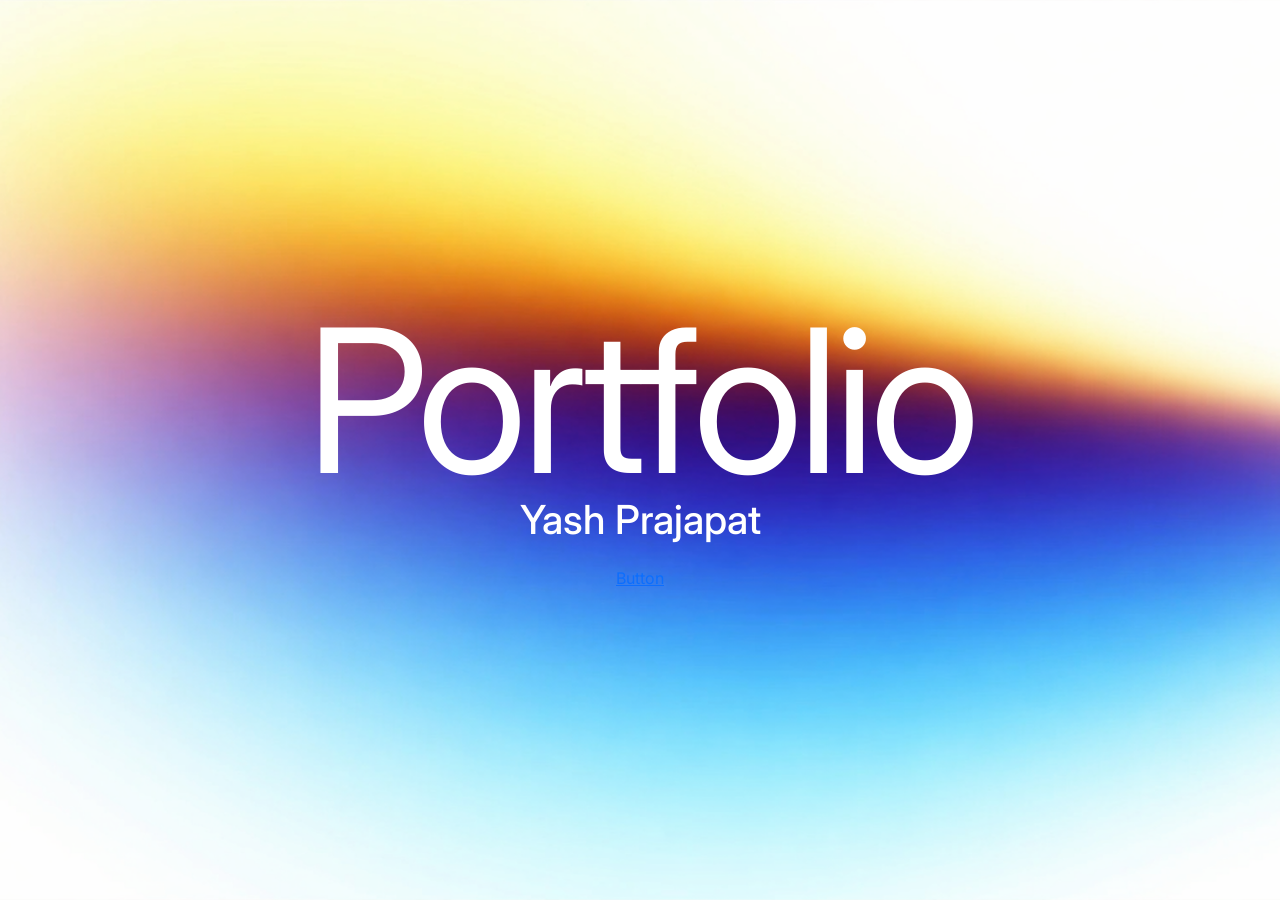
==== commit 5c59f17d: "portfoliya" ====
--- a/index.html
+++ b/index.html
@@ -32,17 +32,14 @@
     </head>
     <body>
 
-        <!-- <div class="container"> -->
         <div class="first_section">
-            <!-- <img src="assets/images/home_banner.png" alt="" srcset="" class="img-fluid"> -->
             <div class="first_section_content home_footer">
                 <h1 class="first_section_heading mb-0 pb-0">Portfolio</h1>
                 <p class="first_section_peragraph">Yash Prajapat</p>
+                <a href="assets/pdf/Portfolio.pdf" target="_blank">Button</a>
             </div>
         </div>
-        <!-- </div> -->
-
-        <div class="main-section">
+        <!-- <div class="main-section">
             <div class="container-fluid">
                 <div class="second-section mt-5 mx-5 px-5">
                     <div class="row">
@@ -68,98 +65,81 @@
                         </div>
                     </div>
                    
-                    <div class="row">
-                        <div class="col-md-4 mb-3 col-box ps-2">
-                            <h5 class="section-title">EXPERIENCE</h5>
-
-                            <div class="timeline-item">
-                                <div class="timeline-dot"></div>
-                                <span class="year">2023 -
-                                    Present</span>
-                                <div class="title">UI/UX Designer &
-                                    Product
-                                    Designer</div>
-                                <div class="place">MaxAlx Systems,
-                                    Jodhpur</div>
-                            </div>
-
-                            <div class="timeline-item">
-                                <div class="timeline-dot"></div>
-                                <span class="year">2022 -
-                                    2023</span>
-                                <div class="title">UI/UX
-                                    Designer</div>
-                                <div class="place">UniRely,
-                                    Jaipur</div>
-                            </div>
-
-                            <div class="timeline-item">
-                                <div class="timeline-dot"></div>
-                                <span class="year">2022</span>
-                                <div class="title">Graphic Designer
-                                    Internship</div>
-                                <div class="place">Symentix
-                                    Technologies
-                                    Pvt. Ltd, Jaipur</div>
-                            </div>
-                        </div>
-                        <div class="col-md-4 col-box">
-                            <h5 class="section-title">EDUCATION</h5>
-                            <div class="timeline-item">
-                                <div class="timeline-dot"></div>
-                                <span class="year">2022</span>
-                                <div class="title">Master’s In
-                                    Computer
-                                    Application</div>
-                                <div class="place">RIET Jaipur,
-                                    Rajasthan</div>
-                            </div>
-                            <div class="timeline-item">
-                                <div class="timeline-dot"></div>
-                                <span class="year">2019</span>
-                                <div class="title">Bachelor’s In
-                                    Computer
-                                    Application</div>
-                                <div class="place">Lachoo College,
-                                    Jodhpur</div>
-                            </div>
-                        </div>
-                        <div class="col-md-4 col-box">
-                            <h5 class="section-title">CONTACT</h5>
-
-                            <div class="contact-item">
-                                <i class="fa-solid fa-envelope"></i>
-                                yashprajapat678@gmail.com
-                            </div>
-
-                            <div class="contact-item">
-                                <i
-                                    class="fa-brands fa-linkedin"></i>
-                                linkedin.com/in/yash-prajapat-09aa91240/
-                            </div>
-
-                            <h5
-                                class="section-title mt-4">SOFTWARES</h5>
-
-                            <div class="software-icons">
-                                <img
-                                    src="assets/images/figma_icon.png"
-                                    alt srcset>
-                                <img
-                                    src="assets/images/Adobe_Photoshop.png"
-                                    alt srcset>
-                                <img
-                                    src="assets/images/Adobe_Illustrator.png"
-                                    alt srcset>
-                                <img
-                                    src="assets/images/Adobe_After_Effects.png"
-                                    alt srcset>
-                                <img src="assets/images/pr.png" alt
-                                    srcset>
-                                <img src="assets/images/5.png" alt
-                                    srcset>
-                                <img src="assets/images/3.png" alt
-                                    srcset>
+                    <div class="px-5 mx-5">
+                        <div class="row mt-5">
+                            <div class="col-md-4 mb-3 col-box ps-2">
+                                <h5 class="section-title">EXPERIENCE</h5>
+    
+                                <div class="timeline-item">
+                                    <div class="timeline-dot"></div>
+                                    <span class="year">2023 -
+                                        Present</span>
+                                    <div class="title">Product Designer</div>
+                                    <div class="place">MaxAIx Systems, Jodhpur</div>
+                                </div>
+    
+                                <div class="timeline-item">
+                                    <div class="timeline-dot"></div>
+                                    <span class="year">2022 -
+                                        2023</span>
+                                    <div class="title">UI/UX  & Visual Designer</div>
+                                    <div class="place">UniRely, Jaipur</div>
+                                </div>
+    
+                                <div class="timeline-item">
+                                    <div class="timeline-dot"></div>
+                                    <span class="year">2022</span>
+                                    <div class="title">UI Designer</div>
+                                    <div class="place">Symentix technologies private limited, Jaipur</div>
+                                </div>
+                            </div>
+                            <div class="col-md-4 col-box">
+                                <h5 class="section-title">EDUCATION</h5>
+                                <div class="timeline-item">
+                                    <div class="timeline-dot"></div>
+                                    <span class="year">2022</span>
+                                    <div class="title">Master’s in Computer Application</div>
+                                    <div class="place">RIET Jaipur, Rajasthan</div>
+                                </div>
+                                <div class="timeline-item">
+                                    <div class="timeline-dot"></div>
+                                    <span class="year">2019</span>
+                                    <div class="title">Bachelor’s in Computer Application</div>
+                                    <div class="place">Lachoo College,
+                                        Jodhpur</div>
+                                </div>
+                            </div>
+                            <div class="col-md-4 col-box">
+                                <h5 class="section-title">CONTACT</h5>
+    
+                                <div class="contact-item">
+                                    <i class="fa-solid fa-envelope"></i>
+                                    <a href="mailto:yashprajapat678@gmail.com" target="_blank" rel="noopener noreferrer" class="text-dark text-decoration-none">yashprajapat678@gmail.com</a>
+                                </div>
+    
+                                <div class="contact-item">
+                                    <i class="fa-brands fa-linkedin"></i>
+                                    <a href="https://www.linkedin.com/in/yash-prajapat-09aa91240/" target="_blank" rel="noopener noreferrer" class="text-dark text-decoration-none">linkedin.com/in/yash-prajapat-09aa91240/</a>
+                                </div>
+    
+                                <h5
+                                    class="section-title mt-4">TOOLS</h5>
+    
+                                <div class="software-icons">
+                                    <img src="assets/images/figma_icon.png"  alt srcset class="img-fluid my-2">
+                                    <img src="assets/images/free-framer.svg" alt="" srcset="" class="img-fluid my-2">
+                                    <img src="assets/images/icon-claude.svg" alt="" srcset="" class="img-fluid my-2">
+                                    <img src="assets/images/chatgpt.svg" alt="" srcset="" class="img-fluid my-2">
+                                    <img src="assets/images/vertical.svg" alt="" srcset="" class="img-fluid my-2">
+                                    <img  src="assets/images/Adobe_Photoshop.png" alt srcset class="img-fluid my-2">
+                                    <img src="assets/images/Adobe_Illustrator.png" alt srcset class="img-fluid my-2">
+                                    <img src="assets/images/Adobe_After_Effects.png" alt srcset class="img-fluid my-2">
+                                    <img src="assets/images/pr.png" alt srcset class="img-fluid my-2">
+                                    <img src="assets/images/5.png" alt  srcset class="img-fluid my-2">
+                                    <img src="assets/images/3.png" alt srcset class="img-fluid my-2">
+                                    <img src="assets/images/js.svg" alt="" srcset="" class="img-fluid my-2">
+
+                                </div>
                             </div>
                         </div>
                     </div>
@@ -173,27 +153,27 @@
 
                         <div class="row mt-4">
                             <div class="col-3 content">
-                                <img src="assets/images/contnet_indikosh.png"
+                                <img src="assets/images/Frame 11.png" alt
+                                srcset
+                                class="img-fluid">
+                                <p>Kaifit</p>
+                            </div>
+                            <div class="col-3 content">
+                                <img src="assets/images/Frame 9.png"
                                     alt
                                     srcset
                                     class="img-fluid">
-                                <p>Indikosh</p>
+                                <p>Tripzaa</p>
                             </div>
                             <div class="col-3 content">
-                                <img src="assets/images/content_sendme.png" alt
-                                    srcset
-                                    class="img-fluid">
-                                <p>SendMePls</p>
+                                <img src="assets/images/Frame 12.png"
+                                    alt
+                                    srcset
+                                    class="img-fluid">
+                                <p>Dropzy</p>
                             </div>
                             <div class="col-3 content">
-                                <img src="assets/images/content_kai.png" alt
-                                    srcset
-                                    class="img-fluid">
-                                <p>Kaifit</p>
-                            </div>
-                            <div class="col-3 content">
-                                <img src="assets/images/content_enervenue.png"
-                                    alt
+                                <img src="assets/images/Frame 10.png" alt
                                     srcset
                                     class="img-fluid">
                                 <p>Enervenue</p>
@@ -250,7 +230,7 @@
                         <div class="section-title">Typography & Colors</div>
 
                         <div class="row">
-                            <!-- Left Section -->
+                           
                             <div class="col-md-7">
                                 <div class="mb-4">
                                     <span class="label-dot"></span>
@@ -267,7 +247,7 @@
                                 </div>
                             </div>
 
-                            <!-- Right Section -->
+                           
                             <div class="col-md-5">
                                 <div class="weight-box">
                                     <div
@@ -294,7 +274,7 @@
                             </div>
                         </div>
 
-                        <!-- Colors Section -->
+                        
                         <div class="mt-5 mb-3">
                             <span class="label-dot"></span>
                             <strong>Color Used</strong>
@@ -398,7 +378,7 @@
                         <div class="section-title">Typography & Colors</div>
 
                         <div class="row">
-                            <!-- Left Section -->
+                            
                             <div class="col-md-7">
                                 <div class="mb-4">
                                     <span class="label-dot"></span>
@@ -416,7 +396,6 @@
                                 </div>
                             </div>
 
-                            <!-- Right Section -->
                             <div class="col-md-5">
                                 <div class="weight-box">
                                     <div
@@ -443,7 +422,6 @@
                             </div>
                         </div>
 
-                        <!-- Colors Section -->
                         <div class="mt-5 mb-3">
                             <span class="label-dot"></span>
                             <strong>Color Used</strong>
@@ -550,7 +528,6 @@
                         <div class="section-title">Typography & Colors</div>
 
                         <div class="row">
-                            <!-- Left Section -->
                             <div class="col-md-7">
                                 <div class="mb-4">
                                     <span class="label-dot"></span>
@@ -567,7 +544,6 @@
                                 </div>
                             </div>
 
-                            <!-- Right Section -->
                             <div class="col-md-5">
                                 <div class="weight-box">
                                     <div
@@ -594,7 +570,6 @@
                             </div>
                         </div>
 
-                        <!-- Colors Section -->
                         <div class="mt-5 mb-3">
                             <span class="label-dot"></span>
                             <strong>Color Used</strong>
@@ -690,7 +665,6 @@
                         <div class="section-title">Typography & Colors</div>
 
                         <div class="row">
-                            <!-- Left Section -->
                             <div class="col-md-7">
                                 <div class="mb-4">
                                     <span class="label-dot"></span>
@@ -707,7 +681,6 @@
                                 </div>
                             </div>
 
-                            <!-- Right Section -->
                             <div class="col-md-5">
                                 <div class="weight-box">
                                     <div
@@ -743,7 +716,6 @@
                             </div>
                         </div>
 
-                        <!-- Colors Section -->
                         <div class="mt-5 mb-3">
                             <span class="label-dot"></span>
                             <strong>Color Used</strong>
@@ -803,7 +775,7 @@
                 <img src="assets/images/thankyou.png" alt srcset
                     class="img-fluid">
             </div>
-        </div>
+        </div> -->
     </body>
 </html>
 
--- a/assets/css/style.css
+++ b/assets/css/style.css
@@ -143,6 +143,8 @@
 h5.section-title {
     font-weight: 600;
     margin-bottom: 25px;
+    font-family: "Raleway", sans-serif;
+    color: #2F2F2F;
 }
 
 /* Timeline */
@@ -176,19 +178,22 @@
 }
 
 .year {
-    font-weight: 600;
+    font-weight: 400;
     margin-bottom: 6px;
     display: block;
+    color: #2F2F2F;
 }
 
 .title {
-    font-weight: 600;
+    font-weight: 500;
     font-size: 15px;
+    color: #2F2F2F;
 }
 
 .place {
     font-size: 14px;
-    color: #777;
+    font-weight: 300;
+    color: #000;
 }
 
 /* Contact */
@@ -206,10 +211,9 @@
     width: 20px;
 }
 
-/* Software icons */
-.software-icons i {
-    font-size: 26px;
-    margin-right: 10px;
+.software-icons img{
+    width: 37px;
+    height: 37px;
 }
 
 .figma {
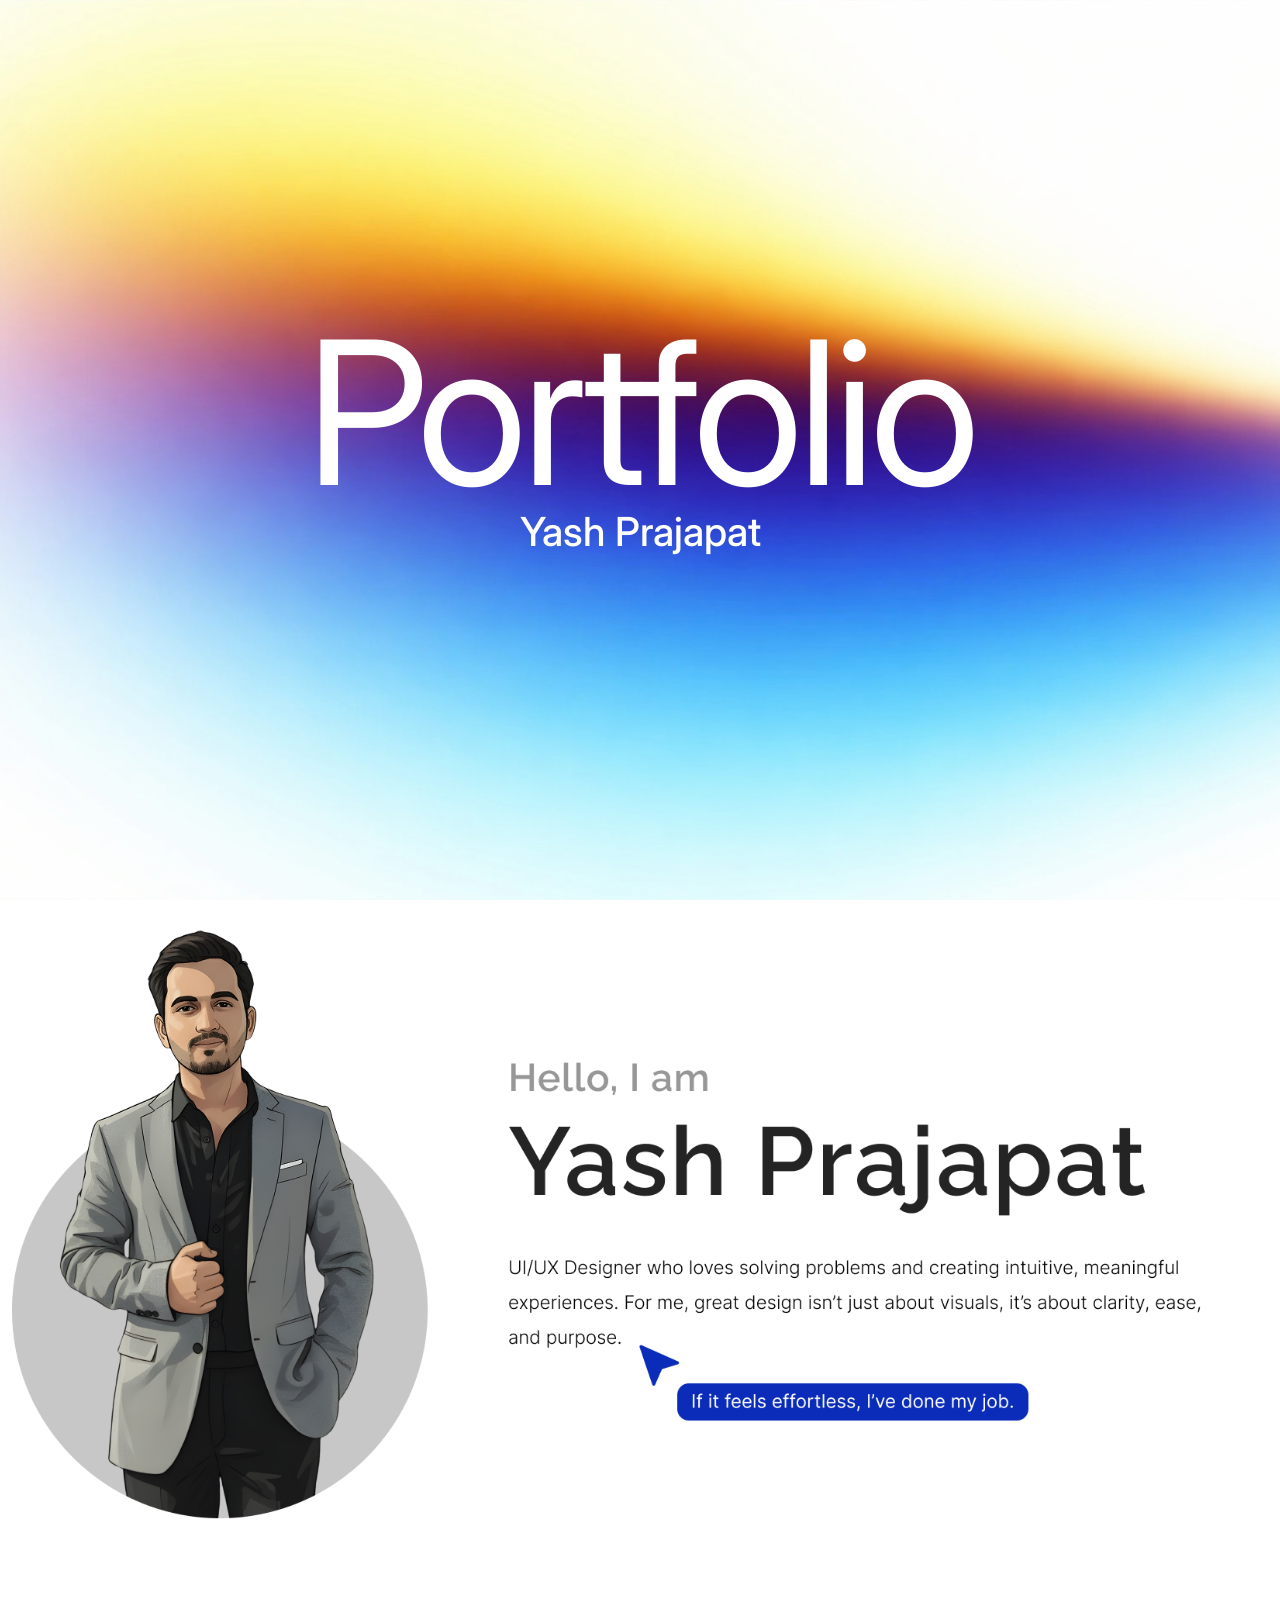
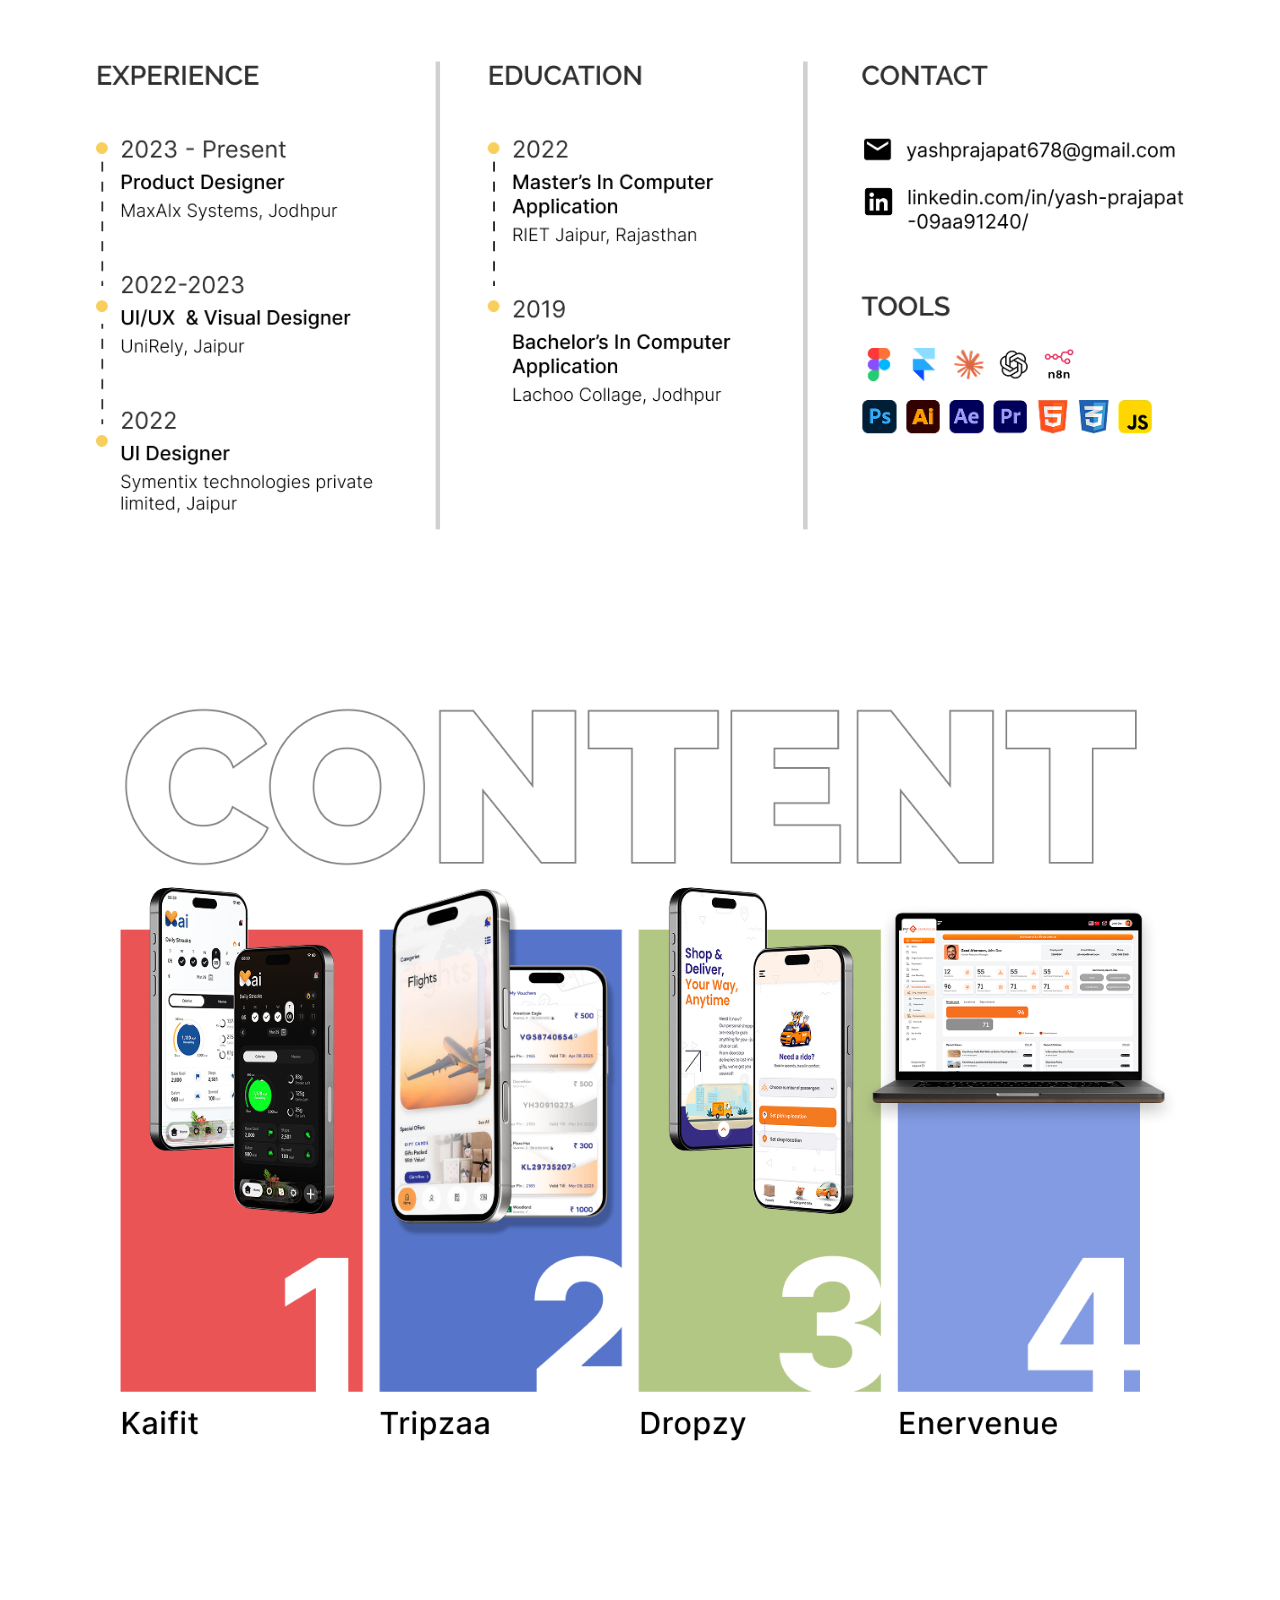
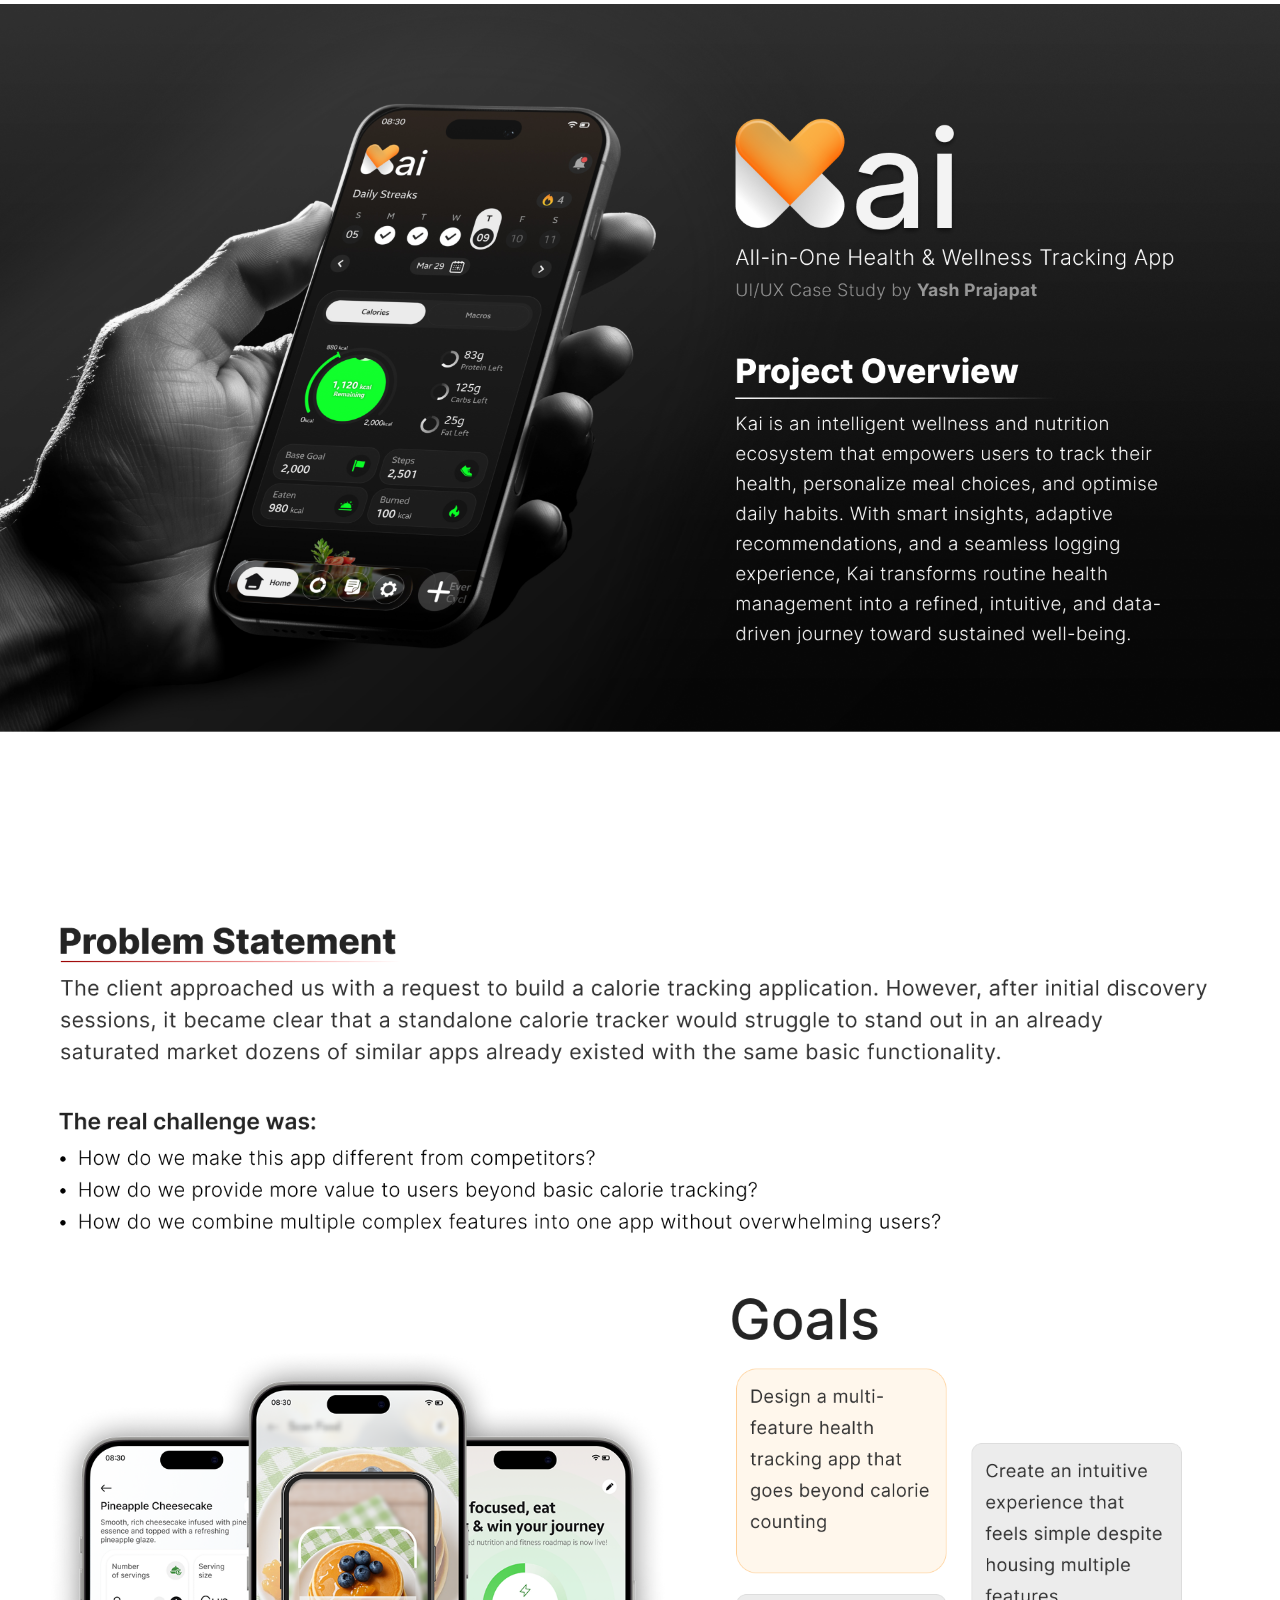
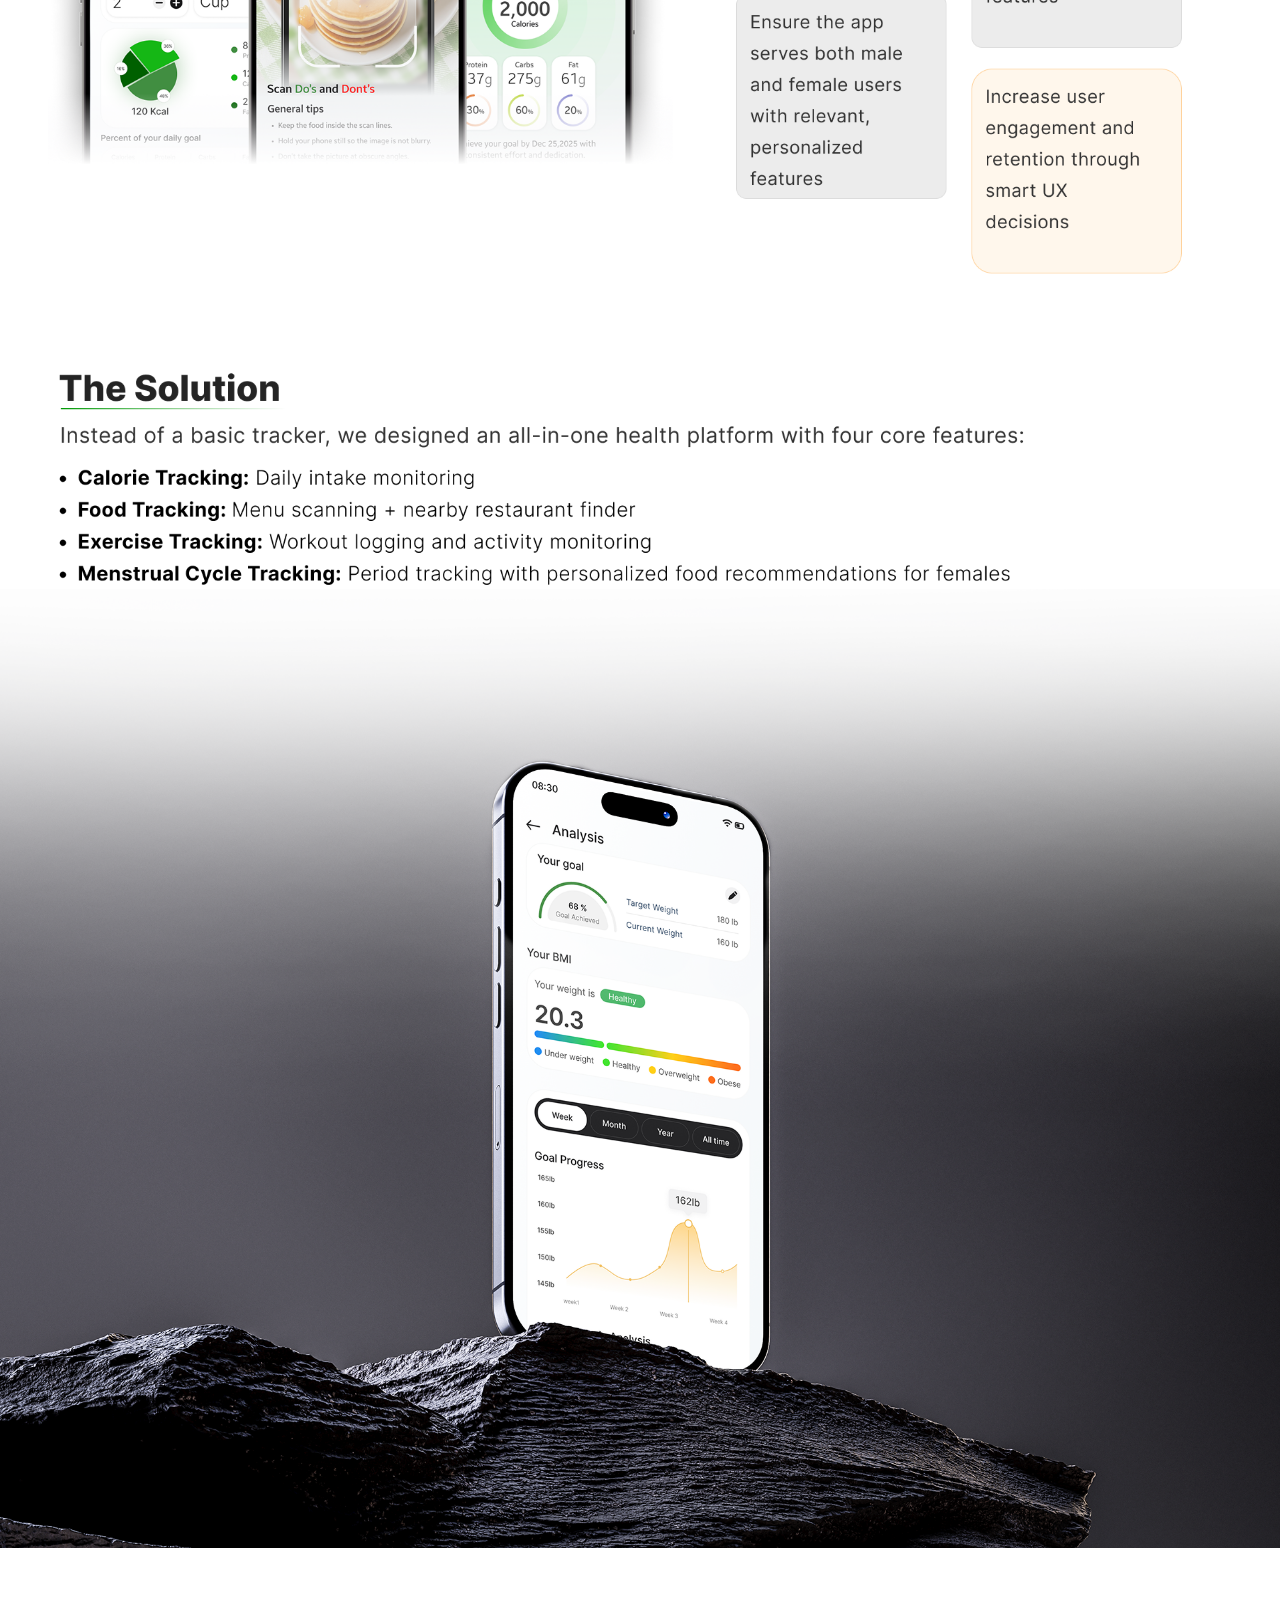
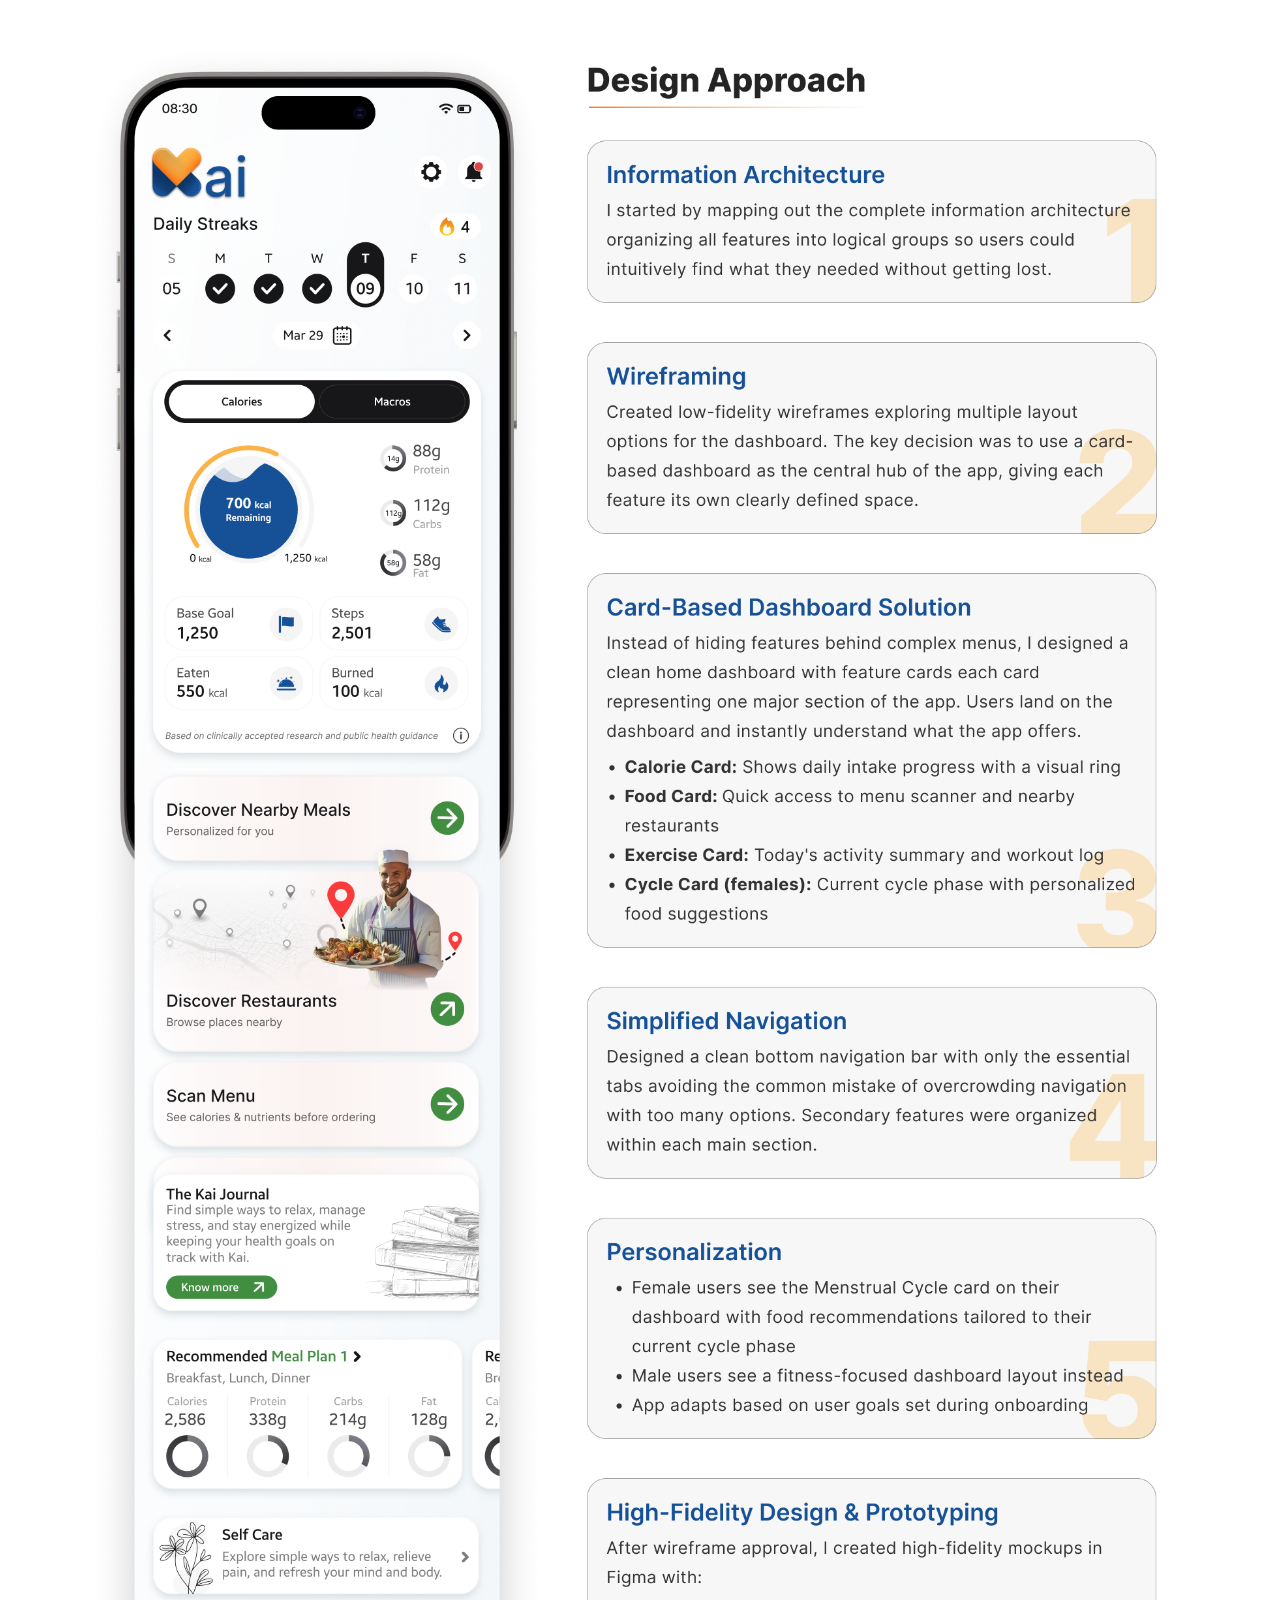
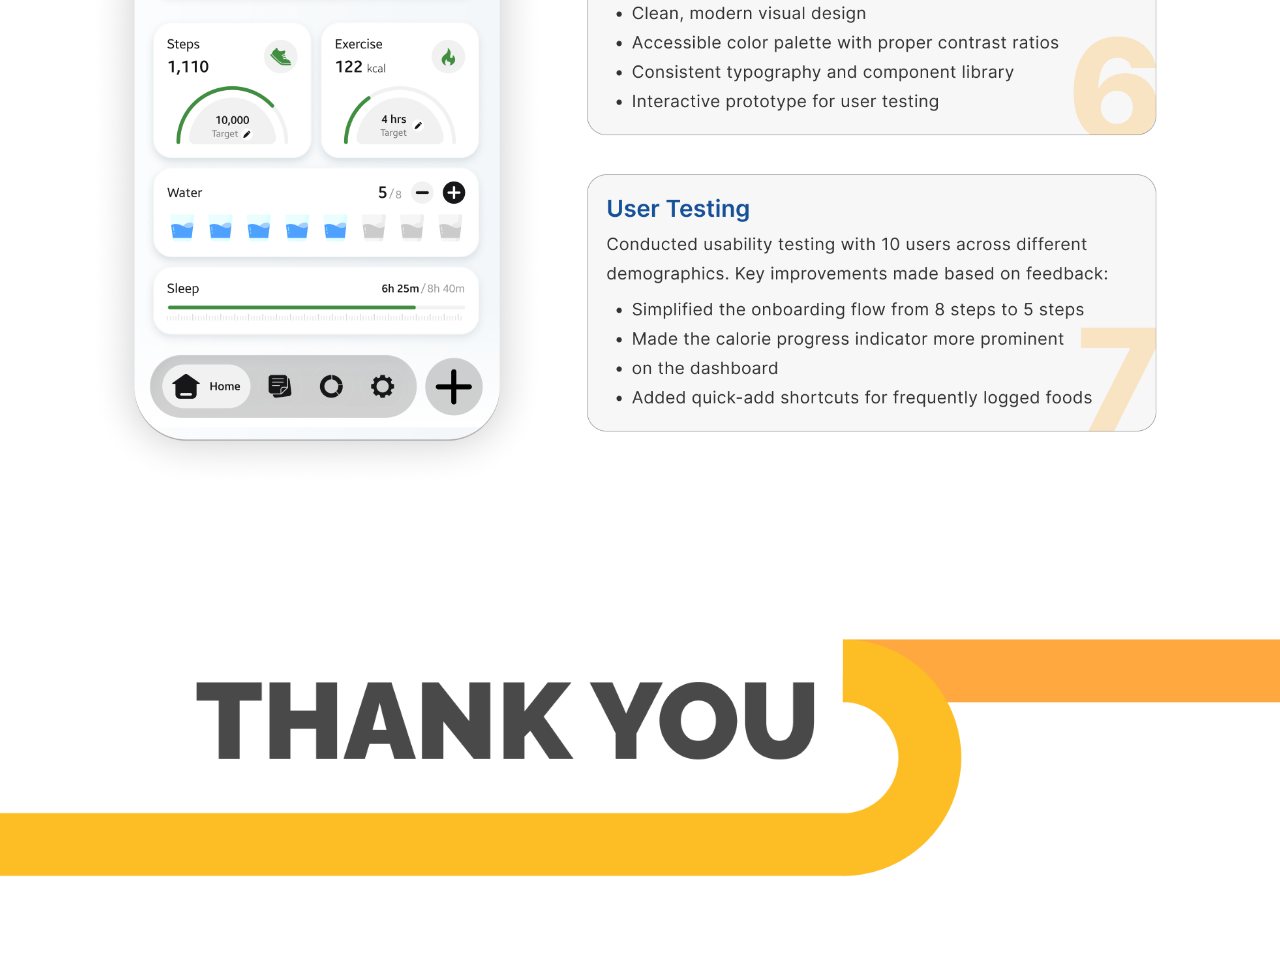
==== commit 19df99ef: "portfoliya" ====
--- a/index.html
+++ b/index.html
@@ -36,61 +36,76 @@
             <div class="first_section_content home_footer">
                 <h1 class="first_section_heading mb-0 pb-0">Portfolio</h1>
                 <p class="first_section_peragraph">Yash Prajapat</p>
-                <a href="assets/pdf/Portfolio.pdf" target="_blank">Button</a>
             </div>
         </div>
-        <!-- <div class="main-section">
+        <div class="main-section">
             <div class="container-fluid">
-                <div class="second-section mt-5 mx-5 px-5">
+                <!-- <div class="second-section mt-5 mx-5 px-5">
                     <div class="row">
                         <div class="col-4">
                             <img src="assets/images/yash.png" alt
                                 srcset class="img-fluid px-3">
                         </div>
                         <div class="col-8">
-                            <div class="d-flex justify-content-center h-100 flex-column px-3">
-                                <h6 class="details color_979797 raleway">Hello, I am <p
-                                        class="color_242424 raleway">Yash Prajapat</p></h6>
-                                <p class="text-dark text-dark_2_p raleway">UI/UX Designer who loves solving problems
-                                     and creating intuitive, meaningful experiences. 
-                                     For me, great design isn’t just about visuals, it’s about clarity, ease, and purpose. 
+                            <div
+                                class="d-flex justify-content-center h-100 flex-column px-3">
+                                <h6 class="details color_979797 raleway">Hello,
+                                    I am <p
+                                        class="color_242424 raleway">Yash
+                                        Prajapat</p></h6>
+                                <p class="text-dark text-dark_2_p raleway">UI/UX
+                                    Designer who loves solving problems
+                                    and creating intuitive, meaningful
+                                    experiences.
+                                    For me, great design isn’t just about
+                                    visuals, it’s about clarity, ease, and
+                                    purpose.
                                 </p>
-    
-                                <div class="d-flex justify-content-center align-items-center flex-column gap-3 position-relative">
-                                    <img src="assets/images/mouse.svg" alt="" srcset="" class="img-fluid position-absolute img_mouse">
-    
-                                    <p class="text text-white mb-0 bg_blue px-2">If it feels effortless, I’ve done my job.</p>
+
+                                <div
+                                    class="d-flex justify-content-center align-items-center flex-column gap-3 position-relative">
+                                    <img src="assets/images/mouse.svg" alt
+                                        srcset
+                                        class="img-fluid position-absolute img_mouse">
+
+                                    <p
+                                        class="text text-white mb-0 bg_blue px-2">If
+                                        it feels effortless, I’ve done my
+                                        job.</p>
                                 </div>
                             </div>
                         </div>
                     </div>
-                   
+
                     <div class="px-5 mx-5">
                         <div class="row mt-5">
                             <div class="col-md-4 mb-3 col-box ps-2">
                                 <h5 class="section-title">EXPERIENCE</h5>
-    
+
                                 <div class="timeline-item">
                                     <div class="timeline-dot"></div>
                                     <span class="year">2023 -
                                         Present</span>
                                     <div class="title">Product Designer</div>
-                                    <div class="place">MaxAIx Systems, Jodhpur</div>
-                                </div>
-    
+                                    <div class="place">MaxAIx Systems,
+                                        Jodhpur</div>
+                                </div>
+
                                 <div class="timeline-item">
                                     <div class="timeline-dot"></div>
                                     <span class="year">2022 -
                                         2023</span>
-                                    <div class="title">UI/UX  & Visual Designer</div>
+                                    <div class="title">UI/UX & Visual
+                                        Designer</div>
                                     <div class="place">UniRely, Jaipur</div>
                                 </div>
-    
+
                                 <div class="timeline-item">
                                     <div class="timeline-dot"></div>
                                     <span class="year">2022</span>
                                     <div class="title">UI Designer</div>
-                                    <div class="place">Symentix technologies private limited, Jaipur</div>
+                                    <div class="place">Symentix technologies
+                                        private limited, Jaipur</div>
                                 </div>
                             </div>
                             <div class="col-md-4 col-box">
@@ -98,684 +113,117 @@
                                 <div class="timeline-item">
                                     <div class="timeline-dot"></div>
                                     <span class="year">2022</span>
-                                    <div class="title">Master’s in Computer Application</div>
-                                    <div class="place">RIET Jaipur, Rajasthan</div>
+                                    <div class="title">Master’s in Computer
+                                        Application</div>
+                                    <div class="place">RIET Jaipur,
+                                        Rajasthan</div>
                                 </div>
                                 <div class="timeline-item">
                                     <div class="timeline-dot"></div>
                                     <span class="year">2019</span>
-                                    <div class="title">Bachelor’s in Computer Application</div>
+                                    <div class="title">Bachelor’s in Computer
+                                        Application</div>
                                     <div class="place">Lachoo College,
                                         Jodhpur</div>
                                 </div>
                             </div>
                             <div class="col-md-4 col-box">
                                 <h5 class="section-title">CONTACT</h5>
-    
+
                                 <div class="contact-item">
                                     <i class="fa-solid fa-envelope"></i>
-                                    <a href="mailto:yashprajapat678@gmail.com" target="_blank" rel="noopener noreferrer" class="text-dark text-decoration-none">yashprajapat678@gmail.com</a>
-                                </div>
-    
+                                    <a href="mailto:yashprajapat678@gmail.com"
+                                        target="_blank"
+                                        rel="noopener noreferrer"
+                                        class="text-dark text-decoration-none">yashprajapat678@gmail.com</a>
+                                </div>
+
                                 <div class="contact-item">
                                     <i class="fa-brands fa-linkedin"></i>
-                                    <a href="https://www.linkedin.com/in/yash-prajapat-09aa91240/" target="_blank" rel="noopener noreferrer" class="text-dark text-decoration-none">linkedin.com/in/yash-prajapat-09aa91240/</a>
-                                </div>
-    
+                                    <a
+                                        href="https://www.linkedin.com/in/yash-prajapat-09aa91240/"
+                                        target="_blank"
+                                        rel="noopener noreferrer"
+                                        class="text-dark text-decoration-none">linkedin.com/in/yash-prajapat-09aa91240/</a>
+                                </div>
+
                                 <h5
                                     class="section-title mt-4">TOOLS</h5>
-    
+
                                 <div class="software-icons">
-                                    <img src="assets/images/figma_icon.png"  alt srcset class="img-fluid my-2">
-                                    <img src="assets/images/free-framer.svg" alt="" srcset="" class="img-fluid my-2">
-                                    <img src="assets/images/icon-claude.svg" alt="" srcset="" class="img-fluid my-2">
-                                    <img src="assets/images/chatgpt.svg" alt="" srcset="" class="img-fluid my-2">
-                                    <img src="assets/images/vertical.svg" alt="" srcset="" class="img-fluid my-2">
-                                    <img  src="assets/images/Adobe_Photoshop.png" alt srcset class="img-fluid my-2">
-                                    <img src="assets/images/Adobe_Illustrator.png" alt srcset class="img-fluid my-2">
-                                    <img src="assets/images/Adobe_After_Effects.png" alt srcset class="img-fluid my-2">
-                                    <img src="assets/images/pr.png" alt srcset class="img-fluid my-2">
-                                    <img src="assets/images/5.png" alt  srcset class="img-fluid my-2">
-                                    <img src="assets/images/3.png" alt srcset class="img-fluid my-2">
-                                    <img src="assets/images/js.svg" alt="" srcset="" class="img-fluid my-2">
+                                    <img src="assets/images/figma_icon.png" alt
+                                        srcset class="img-fluid my-2">
+                                    <img src="assets/images/free-framer.svg" alt
+                                        srcset class="img-fluid my-2">
+                                    <img src="assets/images/icon-claude.svg" alt
+                                        srcset class="img-fluid my-2">
+                                    <img src="assets/images/chatgpt.svg" alt
+                                        srcset class="img-fluid my-2">
+                                    <img src="assets/images/vertical.svg" alt
+                                        srcset class="img-fluid my-2">
+                                    <img src="assets/images/Adobe_Photoshop.png"
+                                        alt srcset class="img-fluid my-2">
+                                    <img
+                                        src="assets/images/Adobe_Illustrator.png"
+                                        alt srcset class="img-fluid my-2">
+                                    <img
+                                        src="assets/images/Adobe_After_Effects.png"
+                                        alt srcset class="img-fluid my-2">
+                                    <img src="assets/images/pr.png" alt srcset
+                                        class="img-fluid my-2">
+                                    <img src="assets/images/5.png" alt srcset
+                                        class="img-fluid my-2">
+                                    <img src="assets/images/3.png" alt srcset
+                                        class="img-fluid my-2">
+                                    <img src="assets/images/js.svg" alt srcset
+                                        class="img-fluid my-2">
 
                                 </div>
                             </div>
                         </div>
                     </div>
+                </div> -->
+
+                 <div class="text-center my-3 section_3">
+                    <img src="assets/images/1.png" alt srcset    class="img-fluid">
                 </div>
             </div>
-
-            <div class="container">
-                <div class="mx-5 px-5">
-                    <div class="text-center my-3 section_3">
-                        <div class="outline-text">CONTENT</div>
-
-                        <div class="row mt-4">
-                            <div class="col-3 content">
-                                <img src="assets/images/Frame 11.png" alt
-                                srcset
-                                class="img-fluid">
-                                <p>Kaifit</p>
-                            </div>
-                            <div class="col-3 content">
-                                <img src="assets/images/Frame 9.png"
-                                    alt
-                                    srcset
-                                    class="img-fluid">
-                                <p>Tripzaa</p>
-                            </div>
-                            <div class="col-3 content">
-                                <img src="assets/images/Frame 12.png"
-                                    alt
-                                    srcset
-                                    class="img-fluid">
-                                <p>Dropzy</p>
-                            </div>
-                            <div class="col-3 content">
-                                <img src="assets/images/Frame 10.png" alt
-                                    srcset
-                                    class="img-fluid">
-                                <p>Enervenue</p>
-                            </div>
-                        </div>
-                    </div>
-
-                    <div class="four-section my-5">
-                        <div class="row mt-5">
-                            <div class="col-6">
-                                <h3
-                                    class="indikosh_title mb-2 mt-5 pt-4">01</h3>
-                                <div class="mb-5">
-                                    <img src="assets/images/tripzalogo.svg" alt
-                                        srcset class="img-fluid">
-                                </div>
-                                <div>
-                                    <h6 class="overview_text">PROJECT OVERVIEW
-                                    </h6>
-                                </div>
-                            </div>
-                            <div class="col-6">
-                                <img src="assets/images/mobiletri.png" alt
-                                    srcset
-                                    class="img-fluid">
-                            </div>
-                        </div>
-                        <div class="indikosh_peragraph">
-                            <p>
-                                Tripzaa is a multi-service travel platform
-                                offering flight and bus bookings along with
-                                digital gift voucher purchases. The system
-                                intelligently fetches and compares real-time
-                                fares to ensure users get the cheapest available
-                                options. Built with a scalable architecture and
-                                optimized APIs, Tripzaa delivers fast search
-                                performance, secure transactions, and a smooth
-                                end-to-end booking experience.
-                            </p>
-                        </div>
-                        <div class="d-flex justify-content-center gap-4 my-5">
-                            <div>
-                                <img src="assets/images/mobile_pic_indikosh.png"
-                                    alt
-                                    srcset class="img-fluid">
-                            </div>
-                            <div class="d-flex align-items-end">
-                                <img src="assets/images/tripzalep.png" alt
-                                    srcset
-                                    class="img-fluid">
-                            </div>
-                        </div>
-
-                        <div class="section-title">Typography & Colors</div>
-
-                        <div class="row">
-                           
-                            <div class="col-md-7">
-                                <div class="mb-4">
-                                    <span class="label-dot"></span>
-                                    <strong>Font Used</strong>
-                                </div>
-
-                                <h5 class="fw-semibold">Mazzard</h5>
-
-                                <div class="font-preview">
-                                    <span>ABCDEFGHIJKLMNOPQRSTUVWXYZ</span>
-                                    <span>abcdefghijklmnopqrstuvwxyz</span>
-                                    <span>1234567890</span>
-                                    <span>!@#$%^&*()_+-</span>
-                                </div>
-                            </div>
-
-                           
-                            <div class="col-md-5">
-                                <div class="weight-box">
-                                    <div
-                                        class="weight-row"><span>Mazzard</span><strong>Black</strong></div>
-                                    <div
-                                        class="weight-row"><span>Mazzard</span><strong>Extra
-                                            Bold</strong></div>
-                                    <div
-                                        class="weight-row"><span>Mazzard</span><strong>Bold</strong></div>
-                                    <div
-                                        class="weight-row"><span>Mazzard</span><strong>Semi
-                                            Bold</strong></div>
-                                    <div
-                                        class="weight-row"><span>Mazzard</span><strong>Medium</strong></div>
-                                    <div
-                                        class="weight-row"><span>Mazzard</span><strong>Regular</strong></div>
-                                    <div
-                                        class="weight-row"><span>Mazzard</span><strong>Light</strong></div>
-                                    <div
-                                        class="weight-row"><span>Mazzard</span><strong>ExtraLight</strong></div>
-                                    <div
-                                        class="weight-row"><span>Mazzard</span><strong>Thin</strong></div>
-                                </div>
-                            </div>
-                        </div>
-
-                        
-                        <div class="mt-5 mb-3">
-                            <span class="label-dot"></span>
-                            <strong>Color Used</strong>
-                        </div>
-
-                        <div class="row g-4">
-                            <div class="col-md-3 mb-3">
-                                <div class="color-box">
-                                    <div class="color-circle"
-                                        style="background:#FF9F50;"></div>
-                                    <div>
-                                        <div class="color-name">Primary
-                                            Color</div>
-                                        <div class="color-code">#FF9F50</div>
-                                    </div>
-                                </div>
-                            </div>
-
-                            <div class="col-md-3 mb-3">
-                                <div class="color-box">
-                                    <div class="color-circle"
-                                        style="background:#2F3592;"></div>
-                                    <div>
-                                        <div class="color-name">Secondary
-                                            Color</div>
-                                        <div class="color-code">#2F3592</div>
-                                    </div>
-                                </div>
-                            </div>
-
-                            <div class="col-md-3 mb-3">
-                                <div class="color-box">
-                                    <div class="color-circle"
-                                        style="background:#292929;"></div>
-                                    <div>
-                                        <div class="color-name">Text Color</div>
-                                        <div class="color-code">#292929</div>
-                                    </div>
-                                </div>
-                            </div>
-
-                            <div class="col-md-3 mb-3">
-                                <div class="color-box">
-                                    <div class="color-circle"
-                                        style="background:#5B5B5B;"></div>
-                                    <div>
-                                        <div class="color-name">Text Color</div>
-                                        <div class="color-code">#5B5B5B</div>
-                                    </div>
-                                </div>
-                            </div>
-                        </div>
-                    </div>
-
-                    <div class="five-section my-5">
-                        <div class="row mt-5">
-                            <div class="col-6">
-                                <h3
-                                    class="indikosh_title mb-2 mt-5 pt-4">02</h3>
-                                <div class="mb-5">
-                                    <img src="assets/images/dropzonelogo.svg"
-                                        alt
-                                        srcset class="img-fluid">
-                                </div>
-                                <div>
-                                    <h6 class="overview_text">PROJECT OVERVIEW
-                                    </h6>
-                                </div>
-                            </div>
-                            <div class="col-6">
-                                <img src="assets/images/dropzone1.png" alt
-                                    srcset
-                                    class="img-fluid">
-                            </div>
-                        </div>
-                        <div class="indikosh_peragraph">
-                            <p>
-                                Dropzy is a multi-service delivery app offering
-                                parcel delivery, on-demand rides, in-app
-                                shopping, and digital gifting. The platform
-                                supports two user roles—customers and delivery
-                                agents—with real-time request handling, location
-                                tracking, and secure payments. Built for speed
-                                and reliability, Dropzy streamlines everyday
-                                logistics through a unified, scalable, and
-                                user-friendly mobile experience.
-                            </p>
-                        </div>
-                        <div class="d-flex justify-content-center gap-4 my-5">
-                            <div>
-                                <img src="assets/images/send_me_plz_map.png" alt
-                                    srcset class="img-fluid">
-                            </div>
-                            <div class="d-flex align-items-end">
-                                <img src="assets/images/dropzone2.png" alt
-                                    srcset
-                                    class="img-fluid">
-                            </div>
-                        </div>
-
-                        <div class="section-title">Typography & Colors</div>
-
-                        <div class="row">
-                            
-                            <div class="col-md-7">
-                                <div class="mb-4">
-                                    <span class="label-dot"></span>
-                                    <strong>Font Used</strong>
-                                </div>
-
-                                <h5
-                                    class="fw-semibold poppins-text">Poppins</h5>
-
-                                <div class="font-preview poppins-text">
-                                    <span>ABCDEFGHIJKLMNOPQRSTUVWXYZ</span>
-                                    <span>abcdefghijklmnopqrstuvwxyz</span>
-                                    <span>1234567890</span>
-                                    <span>!@#$%^&*()_+-</span>
-                                </div>
-                            </div>
-
-                            <div class="col-md-5">
-                                <div class="weight-box">
-                                    <div
-                                        class="weight-row poppins-text"><span>Poppins</span><strong>Black</strong></div>
-                                    <div
-                                        class="weight-row poppins-text"><span>Poppins</span><strong>Extra
-                                            Bold</strong></div>
-                                    <div
-                                        class="weight-row poppins-text"><span>Poppins</span><strong>Bold</strong></div>
-                                    <div
-                                        class="weight-row poppins-text"><span>Poppins</span><strong>Semi
-                                            Bold</strong></div>
-                                    <div
-                                        class="weight-row poppins-text"><span>Poppins</span><strong>Medium</strong></div>
-                                    <div
-                                        class="weight-row poppins-text"><span>Poppins</span><strong>Regular</strong></div>
-                                    <div
-                                        class="weight-row poppins-text"><span>Poppins</span><strong>Light</strong></div>
-                                    <div
-                                        class="weight-row poppins-text"><span>Poppins</span><strong>ExtraLight</strong></div>
-                                    <div
-                                        class="weight-row poppins-text"><span>Poppins</span><strong>Thin</strong></div>
-                                </div>
-                            </div>
-                        </div>
-
-                        <div class="mt-5 mb-3">
-                            <span class="label-dot"></span>
-                            <strong>Color Used</strong>
-                        </div>
-
-                        <div class="row g-4">
-                            <div class="col-md-3 mb-3">
-                                <div class="color-box">
-                                    <div class="color-circle"
-                                        style="background:#F47A20;"></div>
-                                    <div>
-                                        <div class="color-name">Primary
-                                            Color</div>
-                                        <div class="color-code">#F47A20</div>
-                                    </div>
-                                </div>
-                            </div>
-
-                            <div class="col-md-3 mb-3">
-                                <div class="color-box">
-                                    <div class="color-circle"
-                                        style="background:#353083;"></div>
-                                    <div>
-                                        <div class="color-name">Secondary
-                                            Color</div>
-                                        <div class="color-code">#353083</div>
-                                    </div>
-                                </div>
-                            </div>
-
-                            <div class="col-md-3 mb-3">
-                                <div class="color-box">
-                                    <div class="color-circle"
-                                        style="background:#2B2B2B;"></div>
-                                    <div>
-                                        <div class="color-name">Text Color</div>
-                                        <div class="color-code">#2B2B2B</div>
-                                    </div>
-                                </div>
-                            </div>
-
-                            <div class="col-md-3 mb-3">
-                                <div class="color-box">
-                                    <div class="color-circle"
-                                        style="background:#4C4C4D;"></div>
-                                    <div>
-                                        <div class="color-name">Text Color</div>
-                                        <div class="color-code">#4C4C4D</div>
-                                    </div>
-                                </div>
-                            </div>
-                        </div>
-                    </div>
-
-                    <div class="five-section my-5">
-                        <div class="row mt-5">
-                            <div class="col-6">
-                                <h3
-                                    class="indikosh_title mb-2 mt-5 pt-4">03</h3>
-                                <div class="mb-5">
-                                    <img src="assets/images/kai_logo.svg" alt
-                                        srcset class="img-fluid">
-                                </div>
-                                <div>
-                                    <h6 class="overview_text">PROJECT OVERVIEW
-                                    </h6>
-                                </div>
-                            </div>
-                            <div class="col-6">
-                                <img src="assets/images/kai_moblie.png" alt
-                                    srcset
-                                    class="img-fluid">
-                            </div>
-                        </div>
-                        <div class="indikosh_peragraph">
-                            <p>
-                                Kai is an intelligent wellness and nutrition
-                                ecosystem
-                                that empowers users to track their health,
-                                personalise
-                                meal choices, and optimise daily habits. With
-                                smart
-                                insights, adaptive recommendations, and a
-                                seamless
-                                logging experience, Kai transforms routine
-                                health
-                                management into a refined, intuitive, and
-                                data-driven
-                                journey toward sustained well-being.
-                            </p>
-                        </div>
-                        <div class="d-flex justify-content-center gap-4 my-5">
-                            <div>
-                                <img src="assets/images/kai_mobile_2.png" alt
-                                    srcset class="img-fluid">
-                            </div>
-                            <div class="d-flex align-items-end">
-                                <img src="assets/images/kai_leptop.png" alt
-                                    srcset
-                                    class="img-fluid">
-                            </div>
-                        </div>
-
-                        <div class="section-title">Typography & Colors</div>
-
-                        <div class="row">
-                            <div class="col-md-7">
-                                <div class="mb-4">
-                                    <span class="label-dot"></span>
-                                    <strong>Font Used</strong>
-                                </div>
-
-                                <h5 class="fw-semibold">BreezeSans</h5>
-
-                                <div class="font-preview">
-                                    <span>ABCDEFGHIJKLMNOPQRSTUVWXYZ</span>
-                                    <span>abcdefghijklmnopqrstuvwxyz</span>
-                                    <span>1234567890</span>
-                                    <span>!@#$%^&*()_+-</span>
-                                </div>
-                            </div>
-
-                            <div class="col-md-5">
-                                <div class="weight-box">
-                                    <div
-                                        class="weight-row"><span>BreezeSans</span><strong>Black</strong></div>
-                                    <div
-                                        class="weight-row"><span>BreezeSans</span><strong>Extra
-                                            Bold</strong></div>
-                                    <div
-                                        class="weight-row"><span>BreezeSans</span><strong>Bold</strong></div>
-                                    <div
-                                        class="weight-row"><span>BreezeSans</span><strong>Semi
-                                            Bold</strong></div>
-                                    <div
-                                        class="weight-row"><span>BreezeSans</span><strong>Medium</strong></div>
-                                    <div
-                                        class="weight-row"><span>BreezeSans</span><strong>Regular</strong></div>
-                                    <div
-                                        class="weight-row"><span>BreezeSans</span><strong>Light</strong></div>
-                                    <div
-                                        class="weight-row"><span>BreezeSans</span><strong>ExtraLight</strong></div>
-                                    <div
-                                        class="weight-row"><span>BreezeSans</span><strong>Thin</strong></div>
-                                </div>
-                            </div>
-                        </div>
-
-                        <div class="mt-5 mb-3">
-                            <span class="label-dot"></span>
-                            <strong>Color Used</strong>
-                        </div>
-
-                        <div class="row g-4">
-                            <div class="col-md-3 mb-3">
-                                <div class="color-box">
-                                    <div class="color-circle"
-                                        style="background:#418E41;"></div>
-                                    <div>
-                                        <div class="color-name">Primary
-                                            Color</div>
-                                        <div class="color-code">#418E41</div>
-                                    </div>
-                                </div>
-                            </div>
-
-                            <div class="col-md-3 mb-3">
-                                <div class="color-box">
-                                    <div class="color-circle"
-                                        style="background:#171719;"></div>
-                                    <div>
-                                        <div class="color-name">Text Color</div>
-                                        <div class="color-code">#171719</div>
-                                    </div>
-                                </div>
-                            </div>
-
-                            <div class="col-md-3 mb-3">
-                                <div class="color-box">
-                                    <div class="color-circle"
-                                        style="background:#4A4A4A;"></div>
-                                    <div>
-                                        <div class="color-name">Text Color</div>
-                                        <div class="color-code">#4A4A4A</div>
-                                    </div>
-                                </div>
-                            </div>
-                        </div>
-                    </div>
-
-                    <div class="five-section my-5">
-                        <div class="row mt-5">
-                            <div class="col-6">
-                                <h3
-                                    class="indikosh_title mb-2 mt-5 pt-4">04</h3>
-                                <div class="mb-5">
-                                    <img src="assets/images/enervenue_logo.png"
-                                        alt
-                                        srcset class="img-fluid">
-                                </div>
-                                <div>
-                                    <h6 class="overview_text">PROJECT OVERVIEW
-                                    </h6>
-                                </div>
-                            </div>
-                            <div class="col-6">
-                                <img src="assets/images/enervenue_leptop.png"
-                                    alt
-                                    srcset
-                                    class="img-fluid">
-                            </div>
-                        </div>
-                        <div class="indikosh_peragraph">
-                            <p>
-                                Enervenu is an HRMS SaaS platform designed to
-                                streamline
-                                employee management for growing organizations.
-                                It
-                                centralizes onboarding, attendance, leave
-                                tracking,
-                                payroll workflows, and document management in a
-                                single,
-                                scalable system. With a clean UI, role-based
-                                access,
-                                smart automation, and secure data handling,
-                                Enervenu
-                                improves operational efficiency and reduces
-                                manual
-                                HR
-                                tasks for teams of any size.
-                            </p>
-                        </div>
-                        <div class="d-flex justify-content-center gap-4 my-5">
-                            <div>
-                                <img src="assets/images/enervenue.png" alt
-                                    srcset class="img-fluid">
-                            </div>
-
-                        </div>
-
-                        <div class="section-title">Typography & Colors</div>
-
-                        <div class="row">
-                            <div class="col-md-7">
-                                <div class="mb-4">
-                                    <span class="label-dot"></span>
-                                    <strong>Font Used</strong>
-                                </div>
-
-                                <h5 class="fw-semibold">Circular Std</h5>
-
-                                <div class="font-preview">
-                                    <span>ABCDEFGHIJKLMNOPQRSTUVWXYZ</span>
-                                    <span>abcdefghijklmnopqrstuvwxyz</span>
-                                    <span>1234567890</span>
-                                    <span>!@#$%^&*()_+-</span>
-                                </div>
-                            </div>
-
-                            <div class="col-md-5">
-                                <div class="weight-box">
-                                    <div
-                                        class="weight-row"><span>Circular
-                                            Std</span><strong>Black</strong></div>
-                                    <div
-                                        class="weight-row"><span>Circular
-                                            Std</span><strong>Extra
-                                            Bold</strong></div>
-                                    <div
-                                        class="weight-row"><span>Circular
-                                            Std</span><strong>Bold</strong></div>
-                                    <div
-                                        class="weight-row"><span>Circular
-                                            Std</span><strong>Semi
-                                            Bold</strong></div>
-                                    <div
-                                        class="weight-row"><span>Circular
-                                            Std</span><strong>Medium</strong></div>
-                                    <div
-                                        class="weight-row"><span>Circular
-                                            Std</span><strong>Regular</strong></div>
-                                    <div
-                                        class="weight-row"><span>Circular
-                                            Std</span><strong>Light</strong></div>
-                                    <div
-                                        class="weight-row"><span>Circular
-                                            Std</span><strong>ExtraLight</strong></div>
-                                    <div
-                                        class="weight-row"><span>Circular
-                                            Std</span><strong>Thin</strong></div>
-                                </div>
-                            </div>
-                        </div>
-
-                        <div class="mt-5 mb-3">
-                            <span class="label-dot"></span>
-                            <strong>Color Used</strong>
-                        </div>
-
-                        <div class="row g-4">
-                            <div class="col-md-3 mb-3">
-                                <div class="color-box">
-                                    <div class="color-circle"
-                                        style="background:#EB5D2B;"></div>
-                                    <div>
-                                        <div class="color-name">Primary
-                                            Color</div>
-                                        <div class="color-code">#EB5D2B</div>
-                                    </div>
-                                </div>
-                            </div>
-
-                            <div class="col-md-3 mb-3">
-                                <div class="color-box">
-                                    <div class="color-circle"
-                                        style="background:#011157;"></div>
-                                    <div>
-                                        <div class="color-name">Secondary
-                                            Color</div>
-                                        <div class="color-code">#011157</div>
-                                    </div>
-                                </div>
-                            </div>
-
-                            <div class="col-md-3 mb-3">
-                                <div class="color-box">
-                                    <div class="color-circle"
-                                        style="background:#011157;"></div>
-                                    <div>
-                                        <div class="color-name">Text Color</div>
-                                        <div class="color-code">#011157</div>
-                                    </div>
-                                </div>
-                            </div>
-
-                            <div class="col-md-3 mb-3">
-                                <div class="color-box">
-                                    <div class="color-circle"
-                                        style="background:#5d5d5d;"></div>
-                                    <div>
-                                        <div class="color-name">Text Color</div>
-                                        <div class="color-code">#5d5d5d</div>
-                                    </div>
-                                </div>
-                            </div>
-                        </div>
-                    </div>
+            <div class="mx-5 px-5">
+                 <div class="text-center my-3 section_3">
+                    <img src="assets/images/2.png" alt srcset    class="img-fluid">
                 </div>
-            </div>
+                <div class="text-center my-3 section_3">
+                    <img src="assets/images/3.png" alt srcset    class="img-fluid">
+                </div>
+            </div>
+            <div>
+                <img src="assets/images/4.png" alt class="img-fluid" srcset>
+            </div>
+            <div class="px-5">
+                <img src="assets/images/5.png" alt class="img-fluid" srcset>
+            </div>
+
+            <div class="px-5 mt-5">
+                <img src="assets/images/6.png" alt="" srcset="" class="img-fluid">
+            </div>
+
+             <div class="px-5">
+                <img src="assets/images/7.png" alt="" srcset="" class="img-fluid">
+            </div>
+
+             <div>
+                <img src="assets/images/8.png" alt="" srcset="" class="img-fluid">
+            </div>
+
+             <div class="px-5">
+                <img src="assets/images/9.png" alt="" srcset="" class="img-fluid">
+            </div>
+
             <div class="six-section my-5 py-5">
                 <img src="assets/images/thankyou.png" alt srcset
                     class="img-fluid">
             </div>
-        </div> -->
+        </div>
     </body>
 </html>
 
--- a/assets/css/style.css
+++ b/assets/css/style.css
@@ -438,4 +438,6 @@
     position: absolute;
     top: -12%;
     left: 12%;
-}+}
+
+
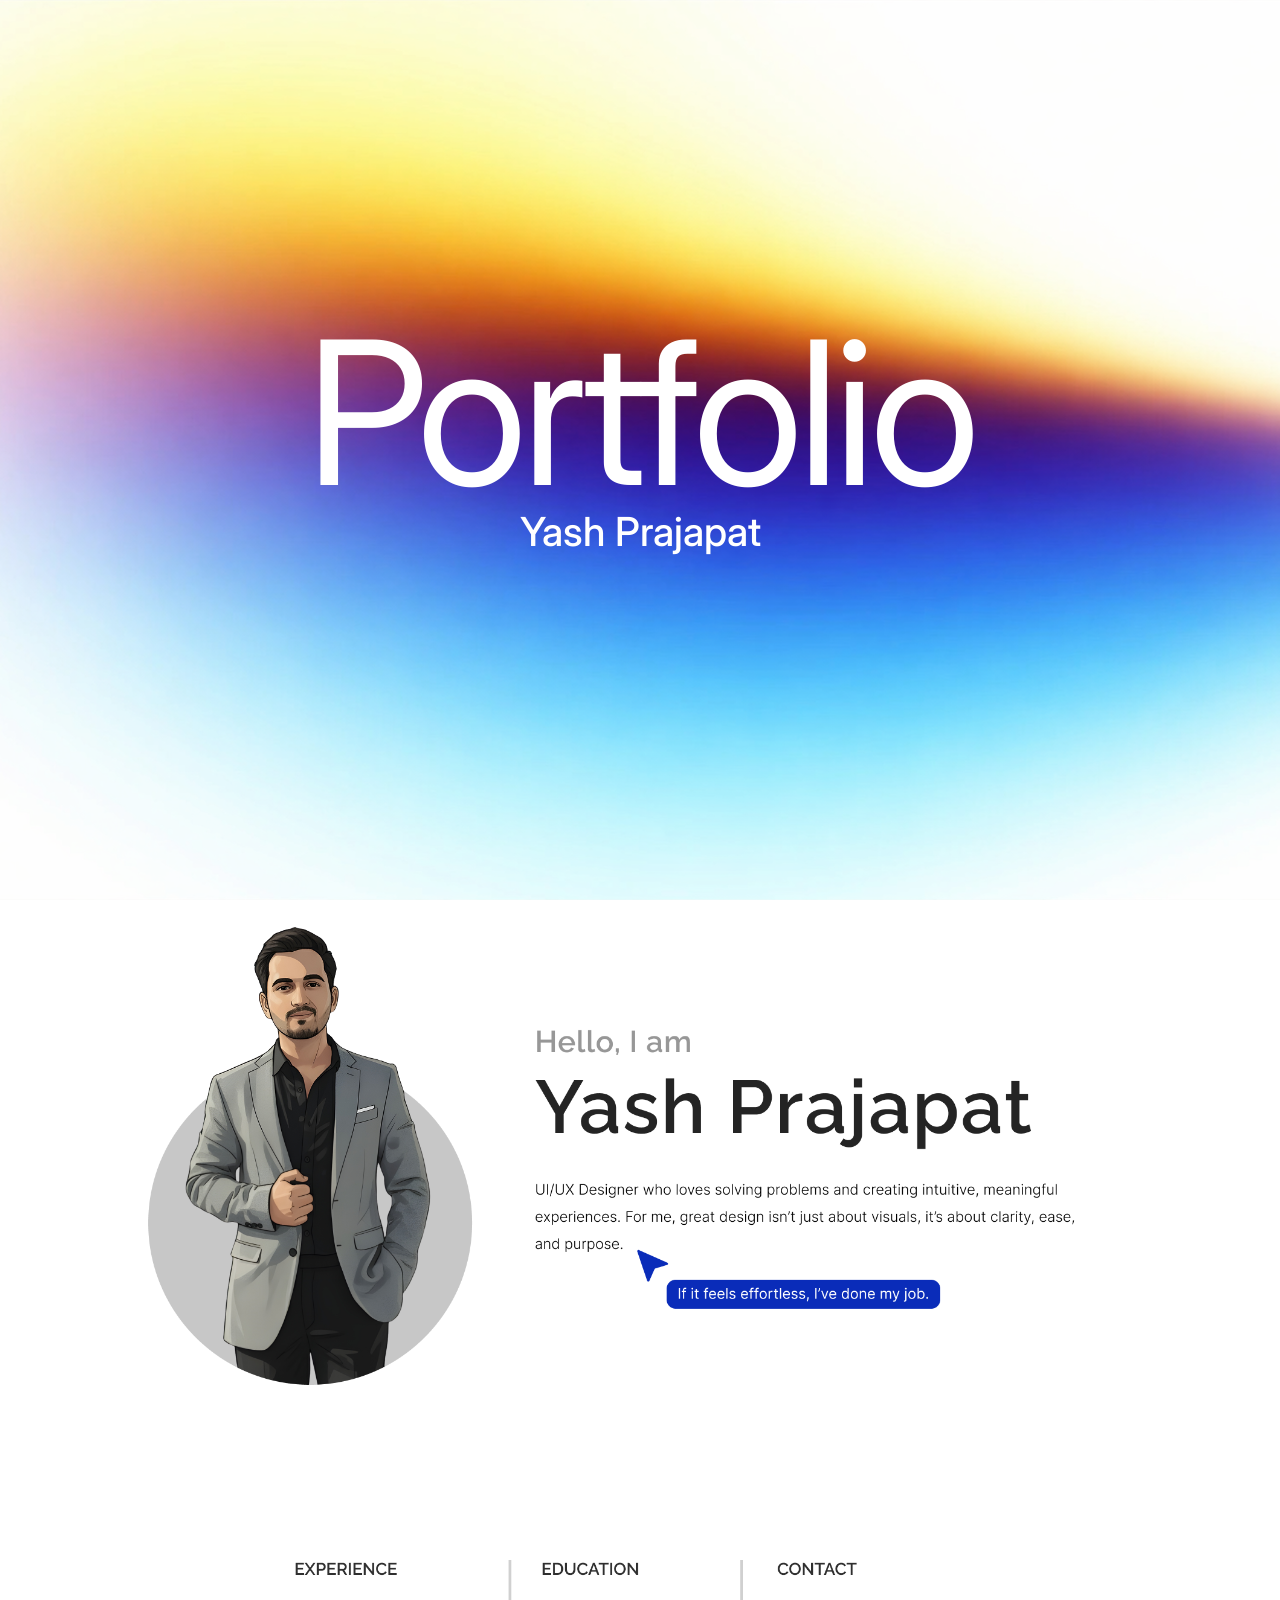
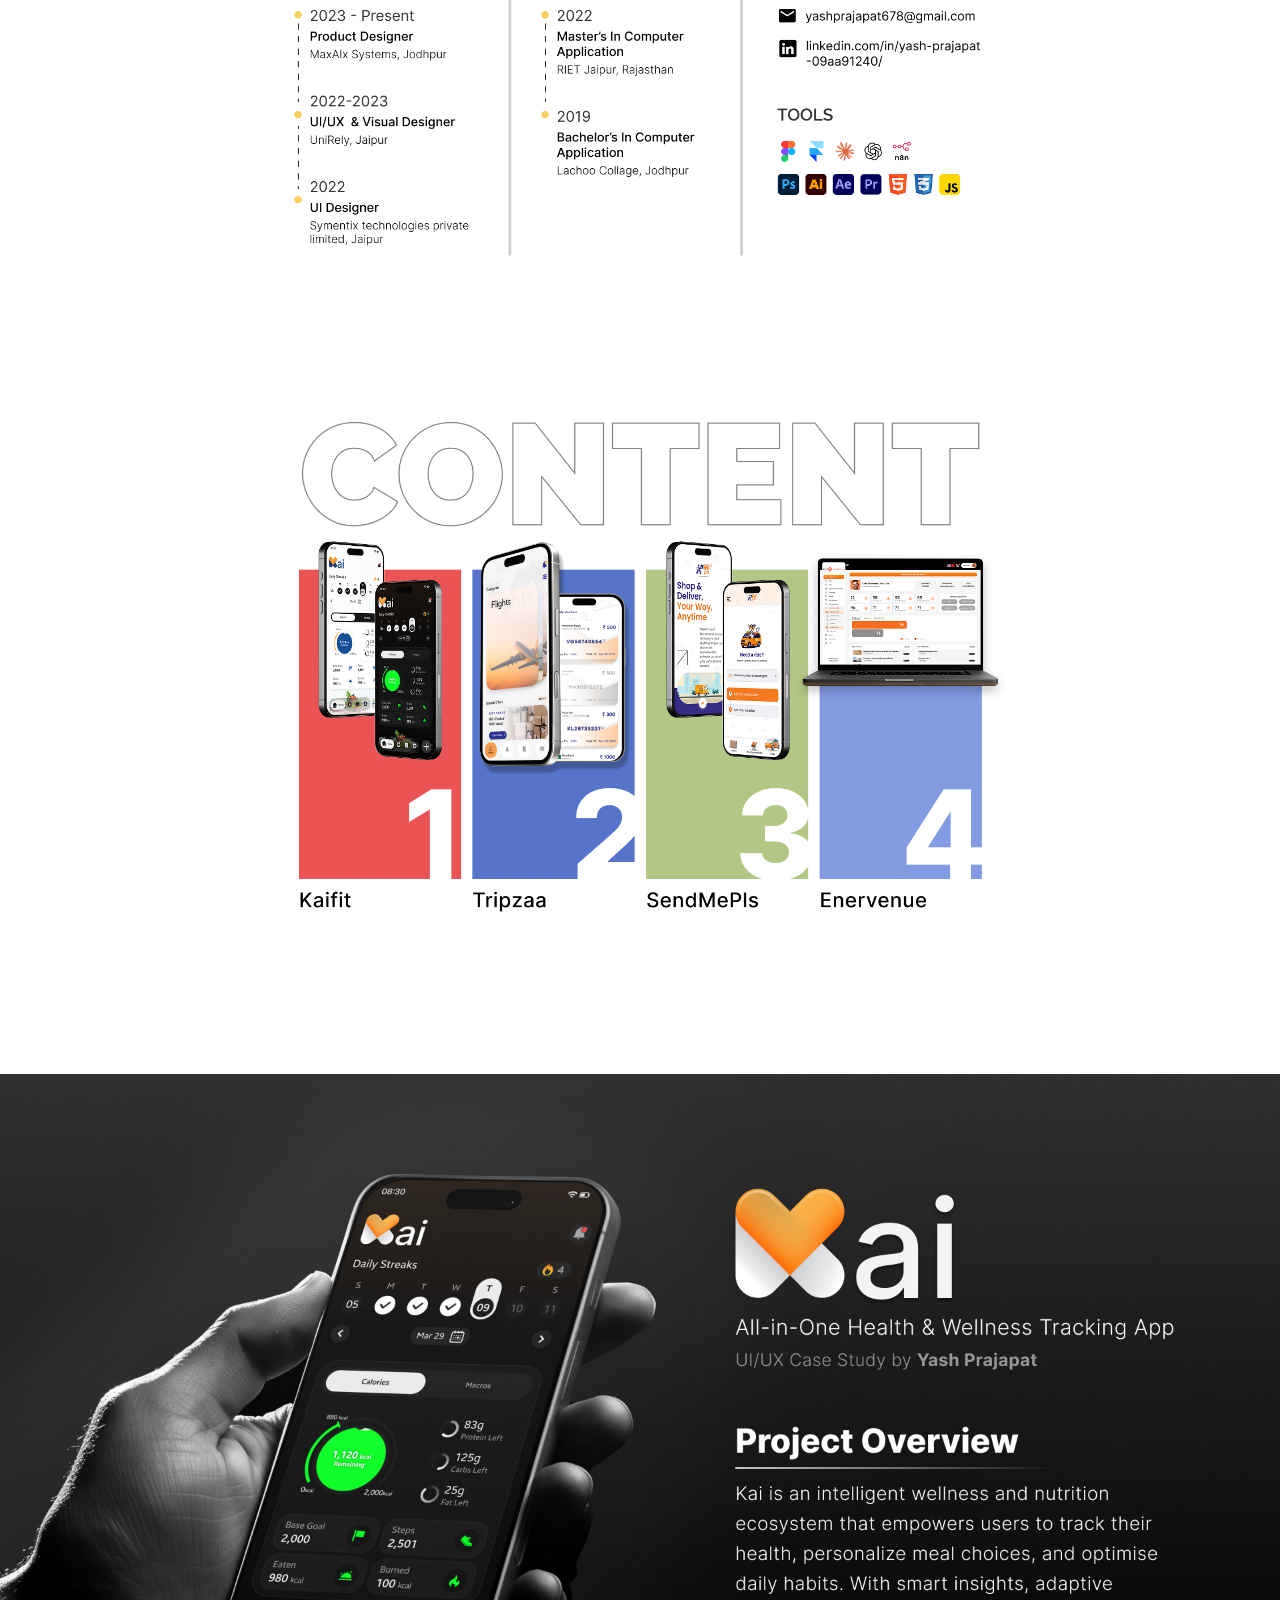
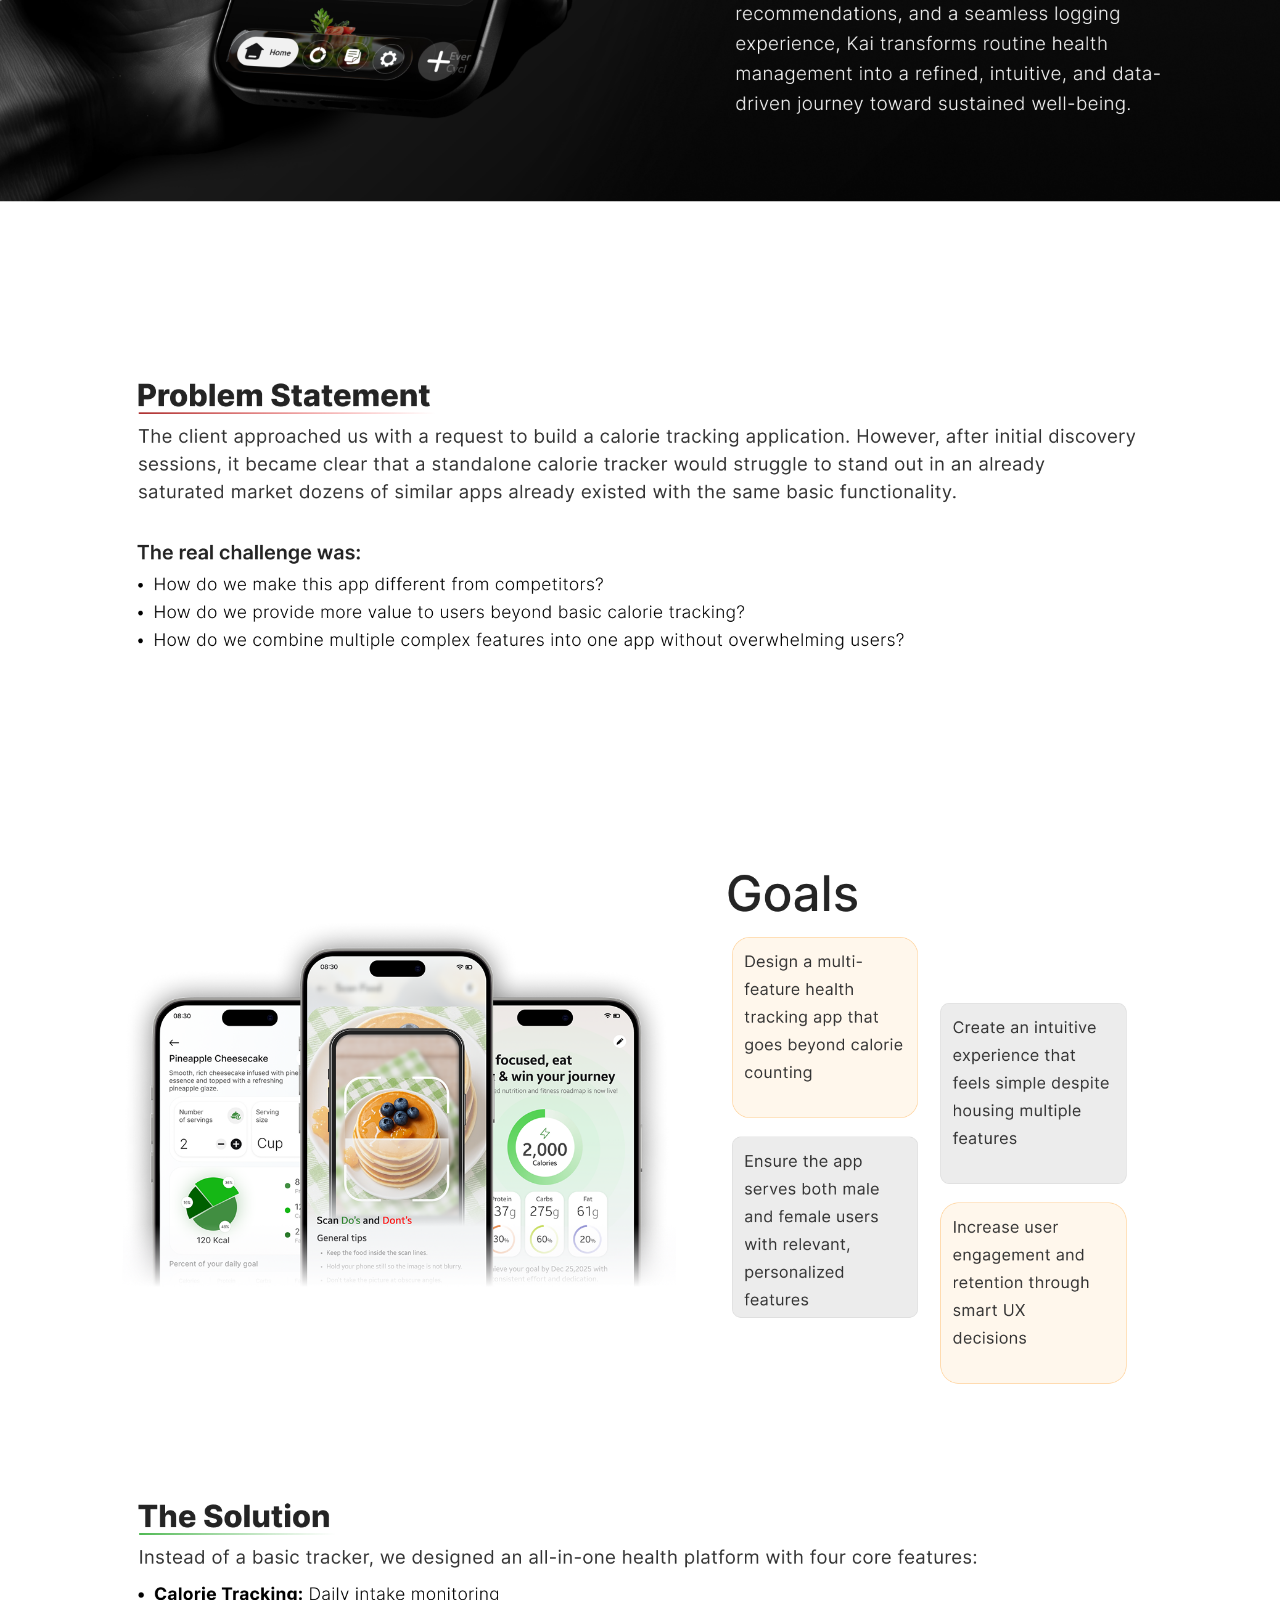
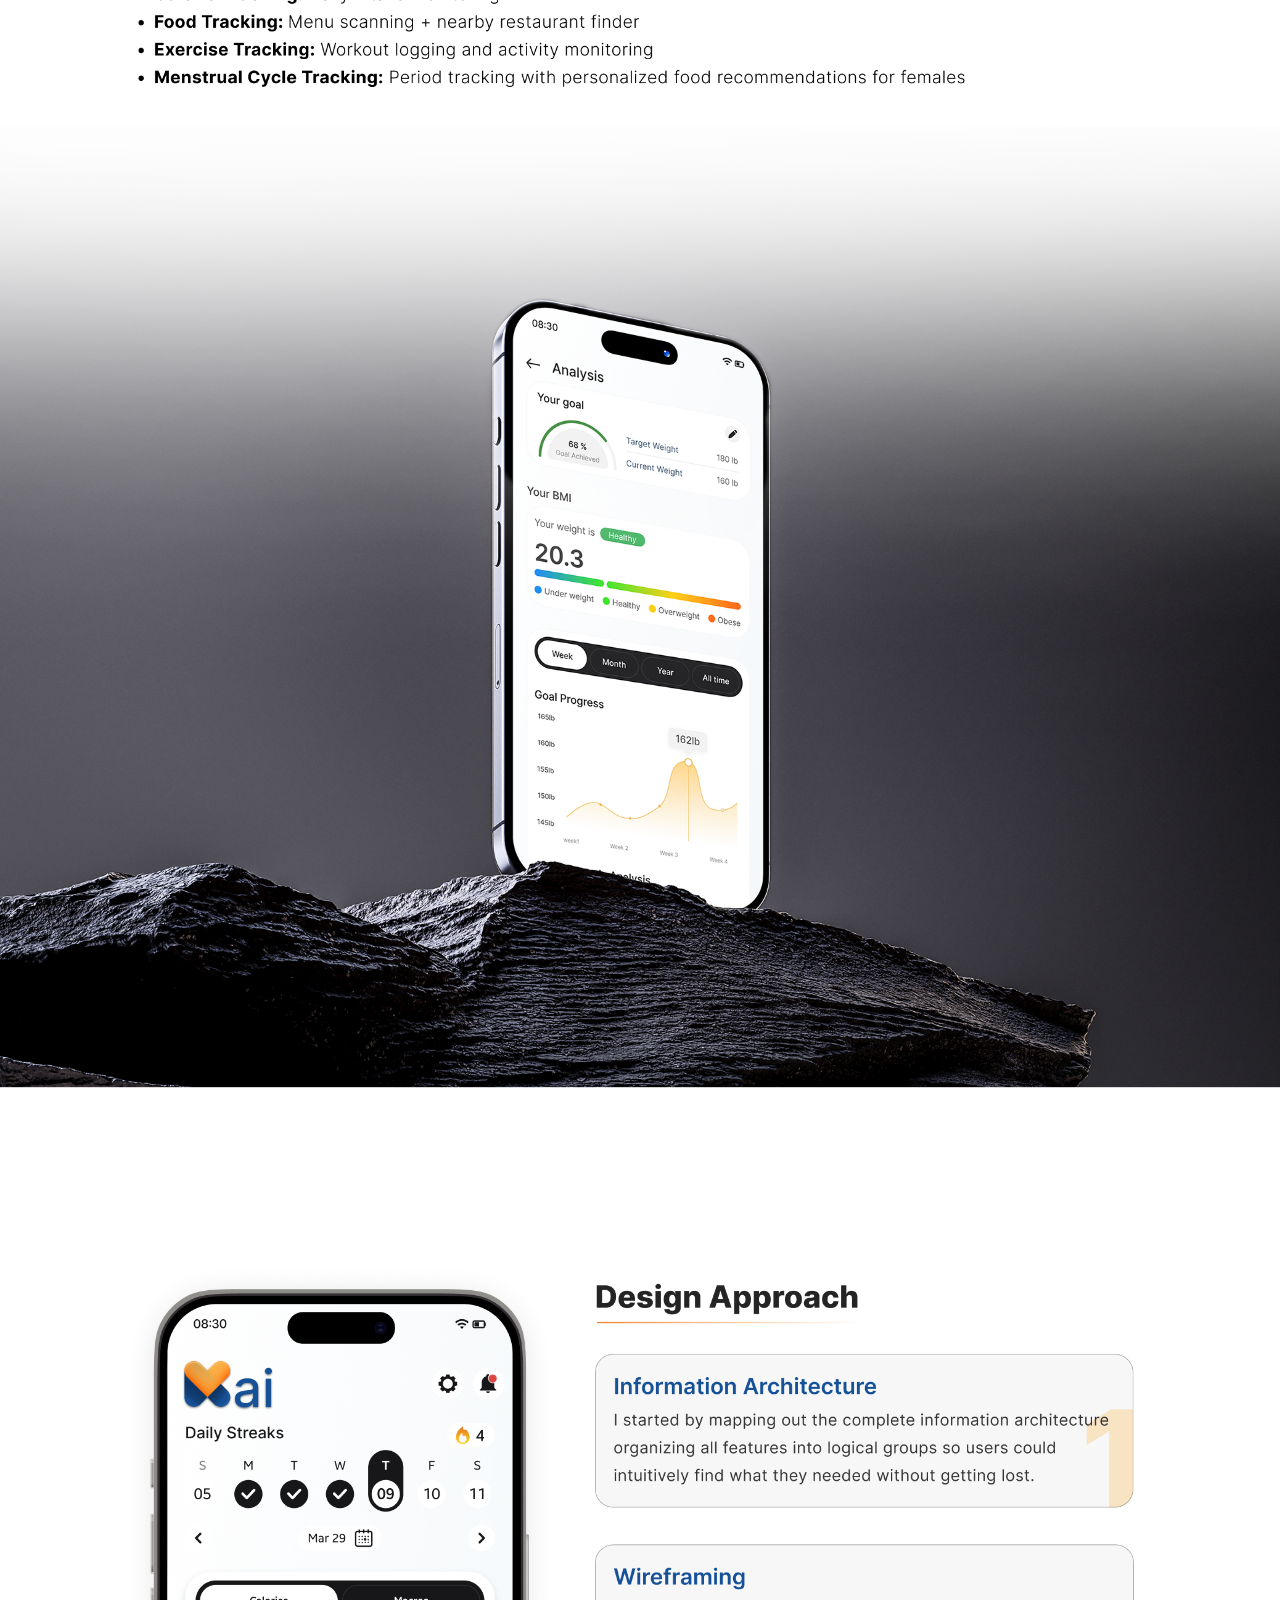
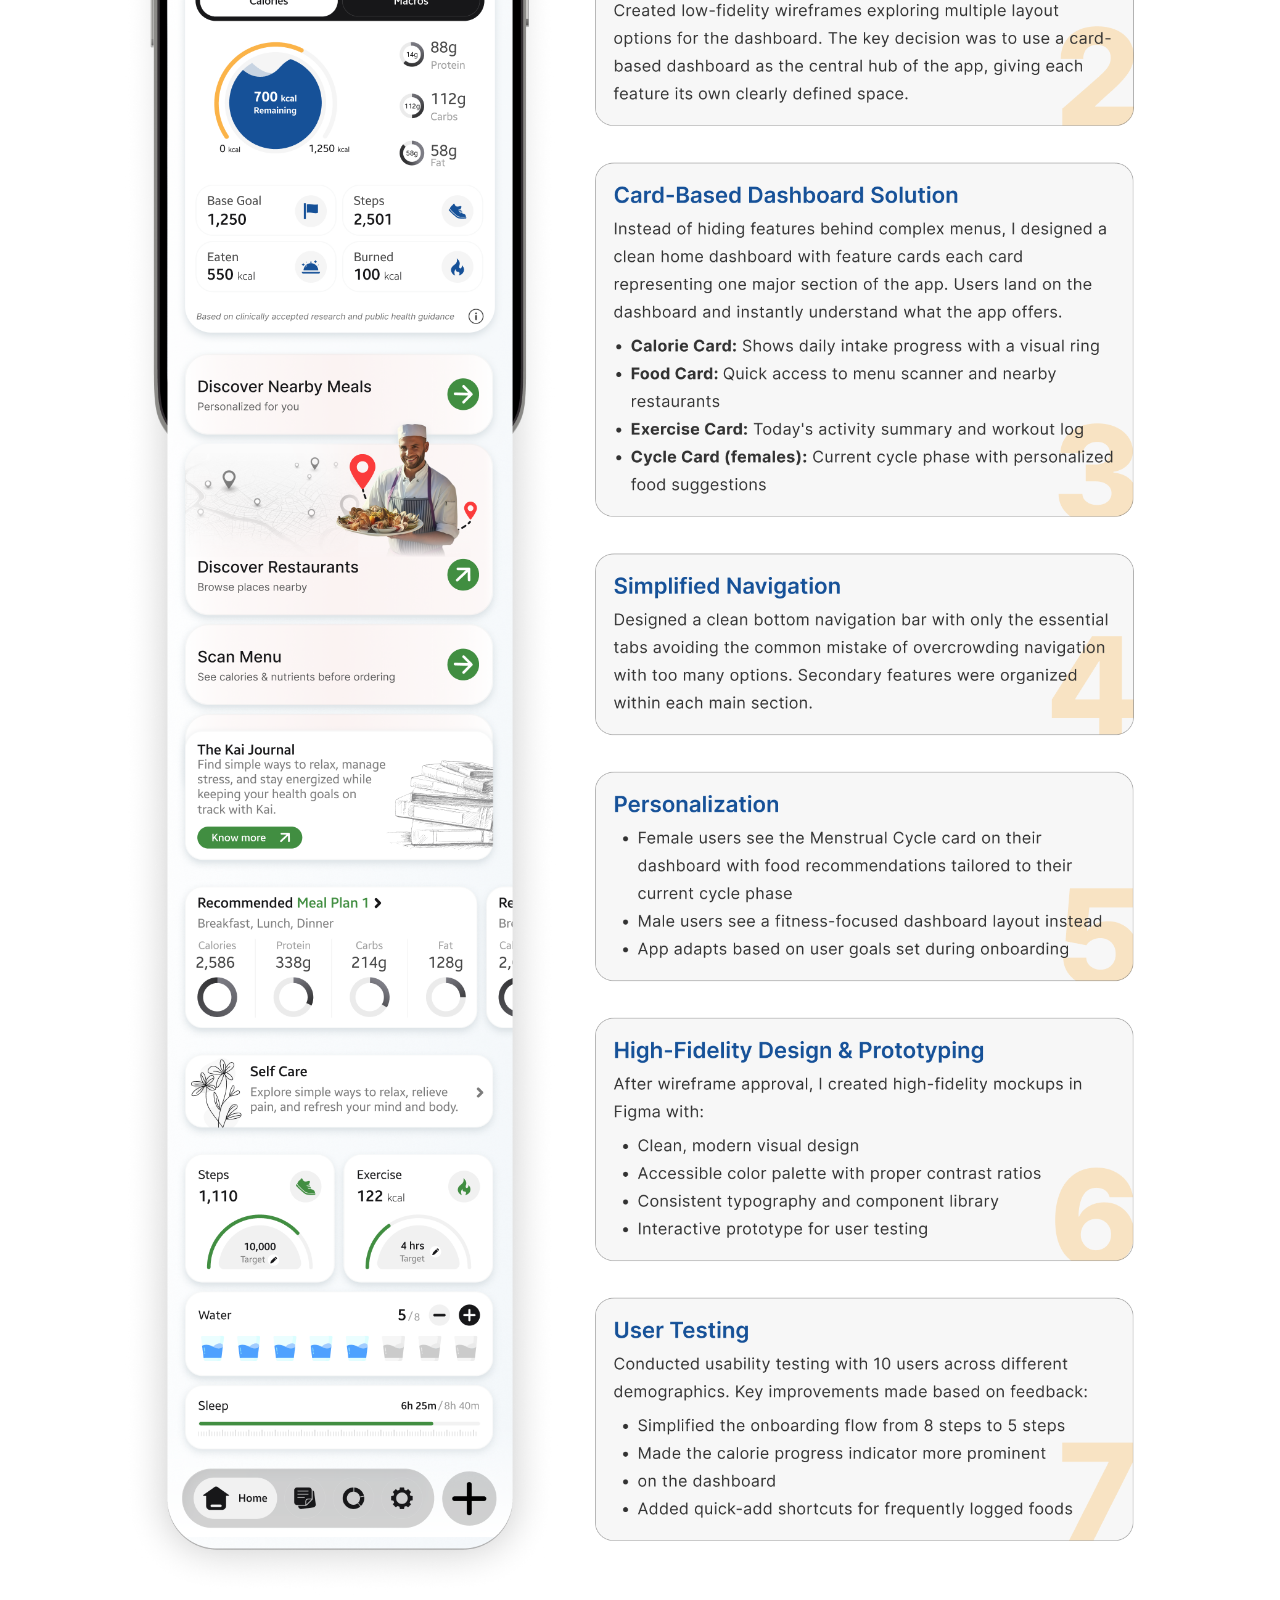
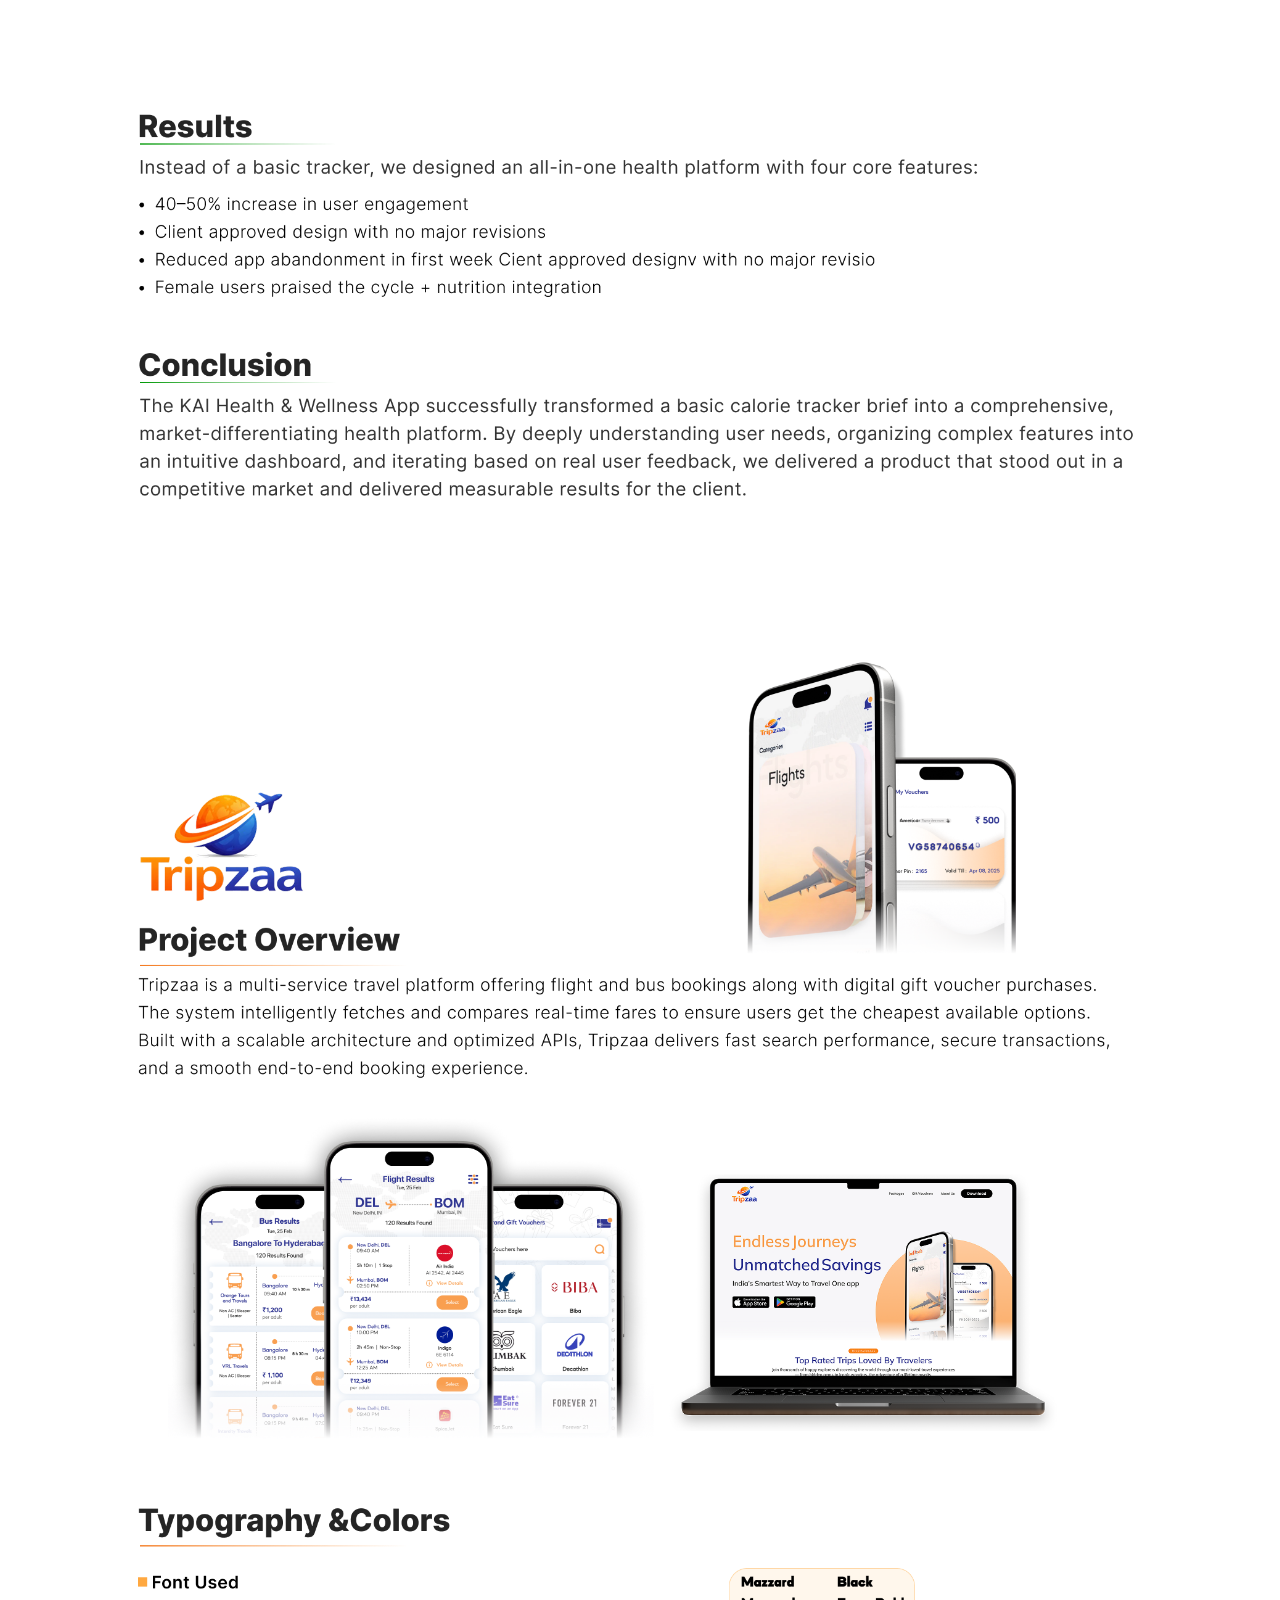
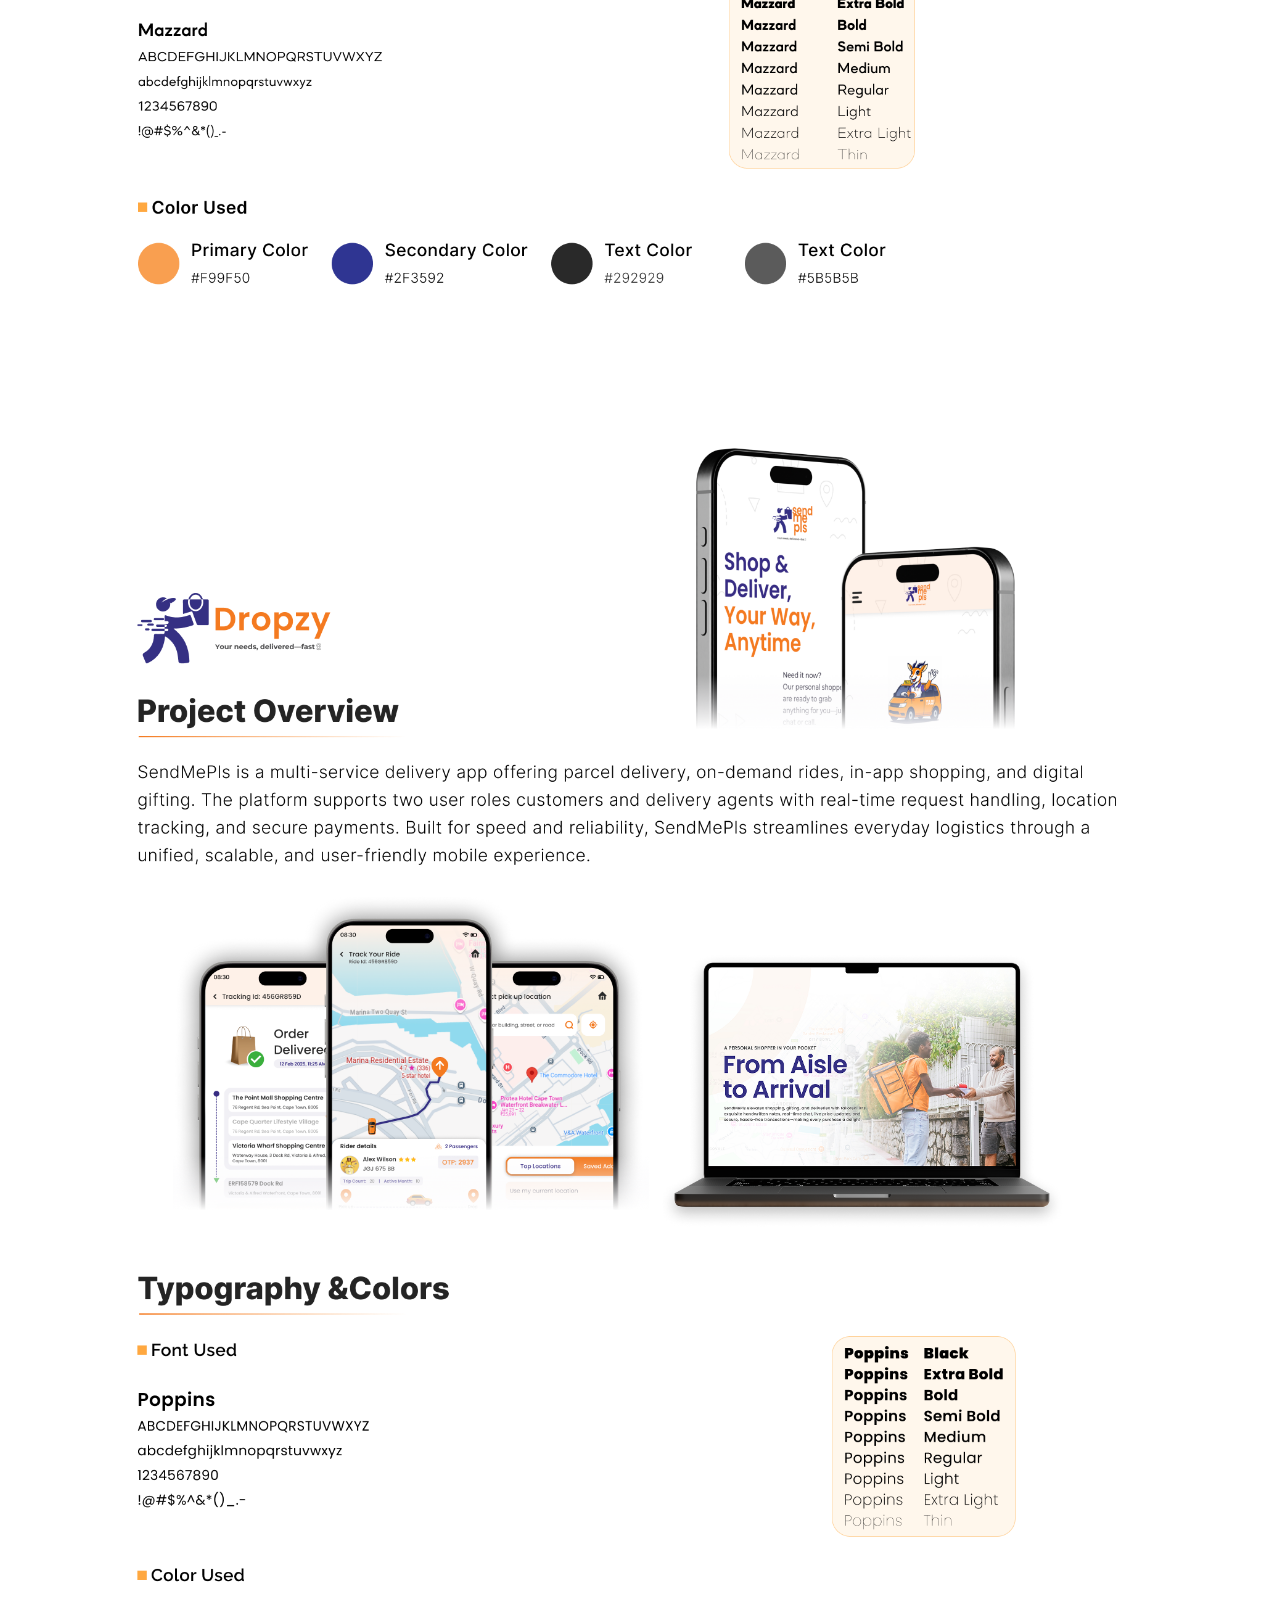
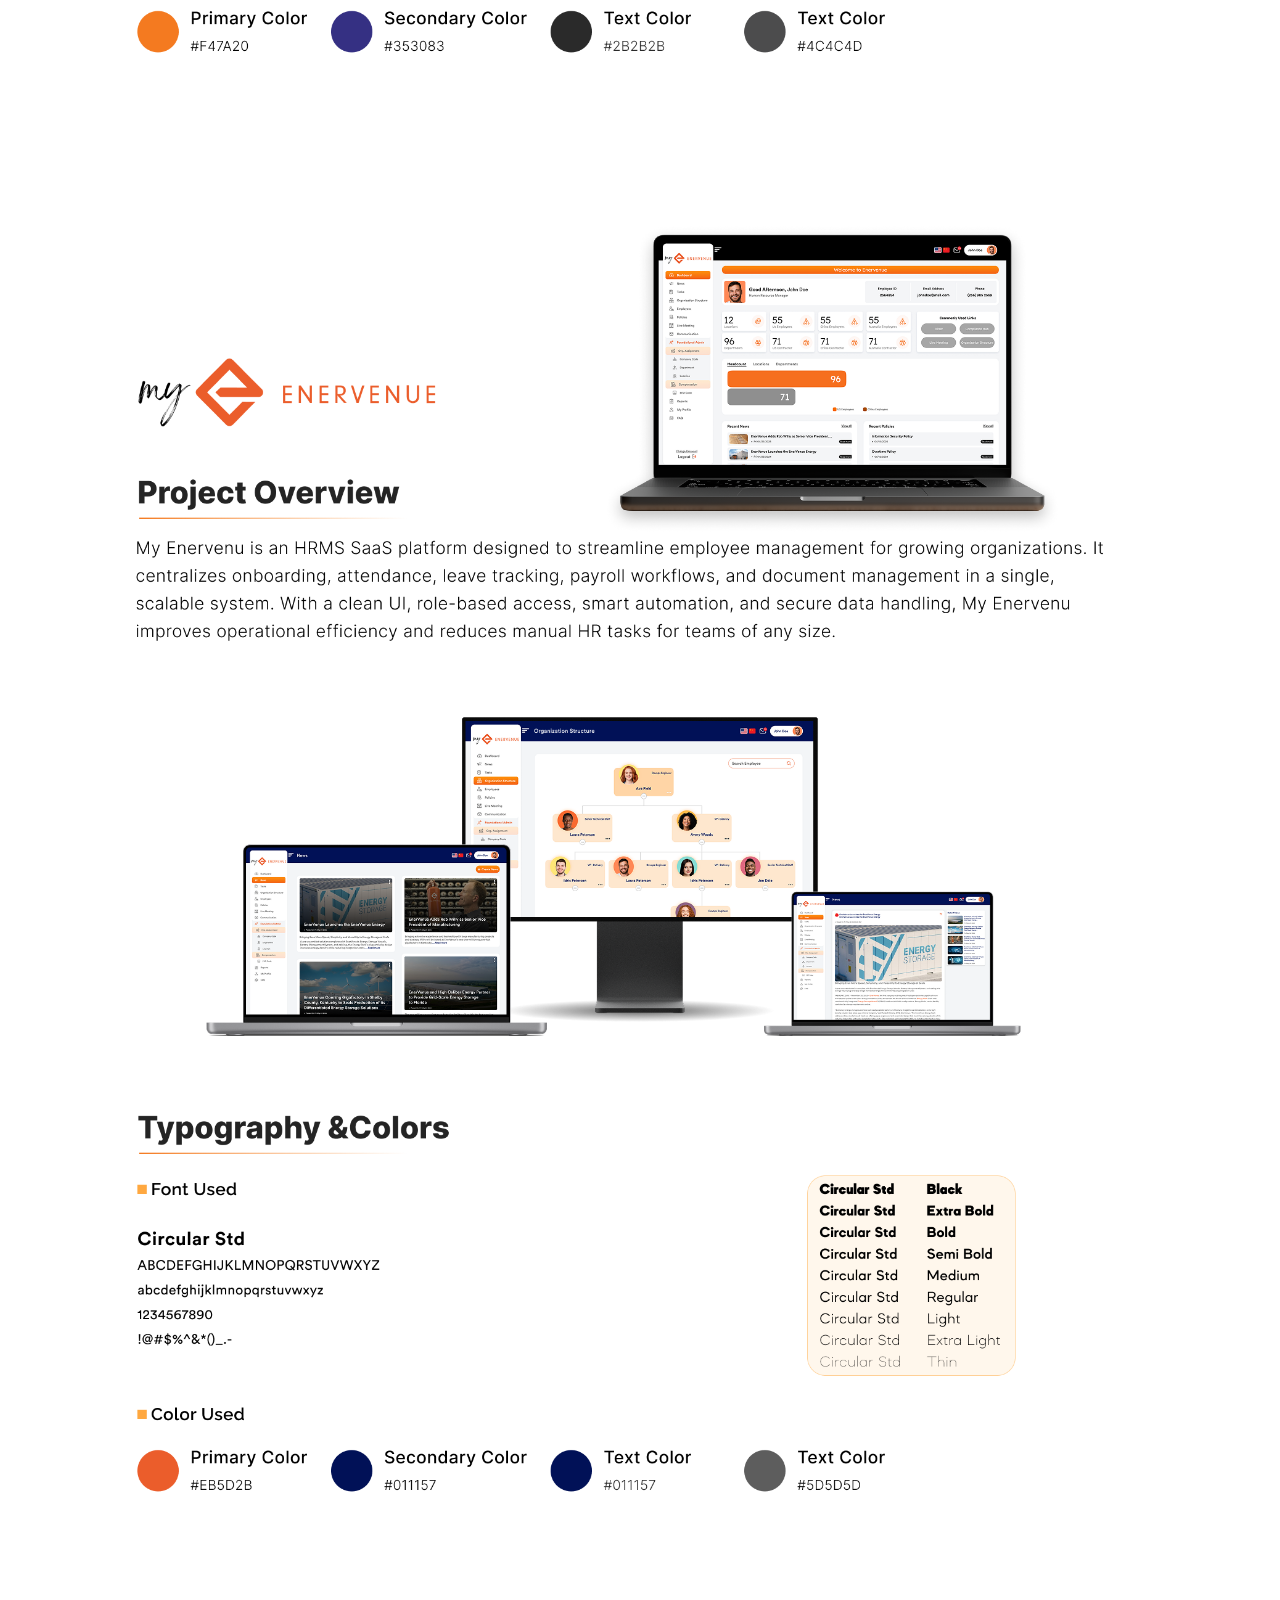
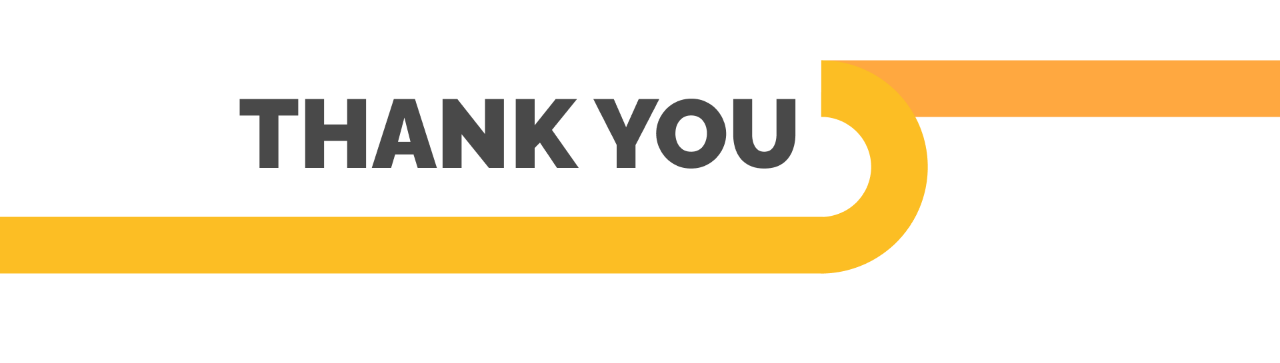
==== commit d63777ee: "portfoliya" ====
--- a/index.html
+++ b/index.html
@@ -184,45 +184,60 @@
                     </div>
                 </div> -->
 
-                 <div class="text-center my-3 section_3">
-                    <img src="assets/images/1.png" alt srcset    class="img-fluid">
+                 <div class="text-center my-3 section_3 px-4 mx-4">
+                    <img src="assets/images/img/1.png" alt srcset    class="img-fluid">
                 </div>
             </div>
             <div class="mx-5 px-5">
                  <div class="text-center my-3 section_3">
-                    <img src="assets/images/2.png" alt srcset    class="img-fluid">
+                    <img src="assets/images/img/2.png" alt srcset    class="img-fluid">
                 </div>
                 <div class="text-center my-3 section_3">
-                    <img src="assets/images/3.png" alt srcset    class="img-fluid">
+                    <img src="assets/images/img/3.png" alt srcset    class="img-fluid">
                 </div>
             </div>
             <div>
-                <img src="assets/images/4.png" alt class="img-fluid" srcset>
+                <img src="assets/images/img/4.png" alt class="img-fluid" srcset>
             </div>
             <div class="px-5">
-                <img src="assets/images/5.png" alt class="img-fluid" srcset>
+                <img src="assets/images/img/5.png" alt class="img-fluid" srcset>
             </div>
 
             <div class="px-5 mt-5">
-                <img src="assets/images/6.png" alt="" srcset="" class="img-fluid">
-            </div>
-
-             <div class="px-5">
-                <img src="assets/images/7.png" alt="" srcset="" class="img-fluid">
+                <img src="assets/images/img/6.png" alt="" srcset="" class="img-fluid">
+            </div>
+
+             <div class="px-5">
+                <img src="assets/images/img/7.png" alt="" srcset="" class="img-fluid">
             </div>
 
              <div>
-                <img src="assets/images/8.png" alt="" srcset="" class="img-fluid">
-            </div>
-
-             <div class="px-5">
-                <img src="assets/images/9.png" alt="" srcset="" class="img-fluid">
-            </div>
-
-            <div class="six-section my-5 py-5">
-                <img src="assets/images/thankyou.png" alt srcset
-                    class="img-fluid">
-            </div>
+                <img src="assets/images/img/8.png" alt="" srcset="" class="img-fluid">
+            </div>
+
+             <div class="px-5">
+                <img src="assets/images/img/9.png" alt="" srcset="" class="img-fluid">
+            </div>
+
+             <div class="px-5">
+                <img src="assets/images/img/10.png" alt="" srcset="" class="img-fluid">
+            </div>
+            
+             <div class="px-5">
+                <img src="assets/images/img/11.png" alt="" srcset="" class="img-fluid">
+            </div>
+            
+             <div class="px-5">
+                <img src="assets/images/img/12.png" alt="" srcset="" class="img-fluid">
+            </div>
+            <div class="px-5">
+                <img src="assets/images/img/13.png" alt="" srcset="" class="img-fluid"> 
+            </div>
+            <div class="">
+                <img src="assets/images/img/14.png" alt="" srcset="" class="img-fluid">
+            </div>
+
+          
         </div>
     </body>
 </html>
--- a/assets/css/style.css
+++ b/assets/css/style.css
@@ -79,7 +79,7 @@
     height: 100vh;
     background: url("../images/home_banner.png") no-repeat center center;
     background-size: cover;
-    opacity: 0.1;
+    opacity: 0;
     z-index: 3;
     pointer-events: none;
 }
@@ -441,3 +441,17 @@
 }
 
 
+
+
+@media (min-width: 1290px) {
+    img {
+        /* width: 70%;
+        display: flex;
+        justify-content: center;
+        align-items: center; */
+    }
+}
+
+img{
+    width: 100%;
+}
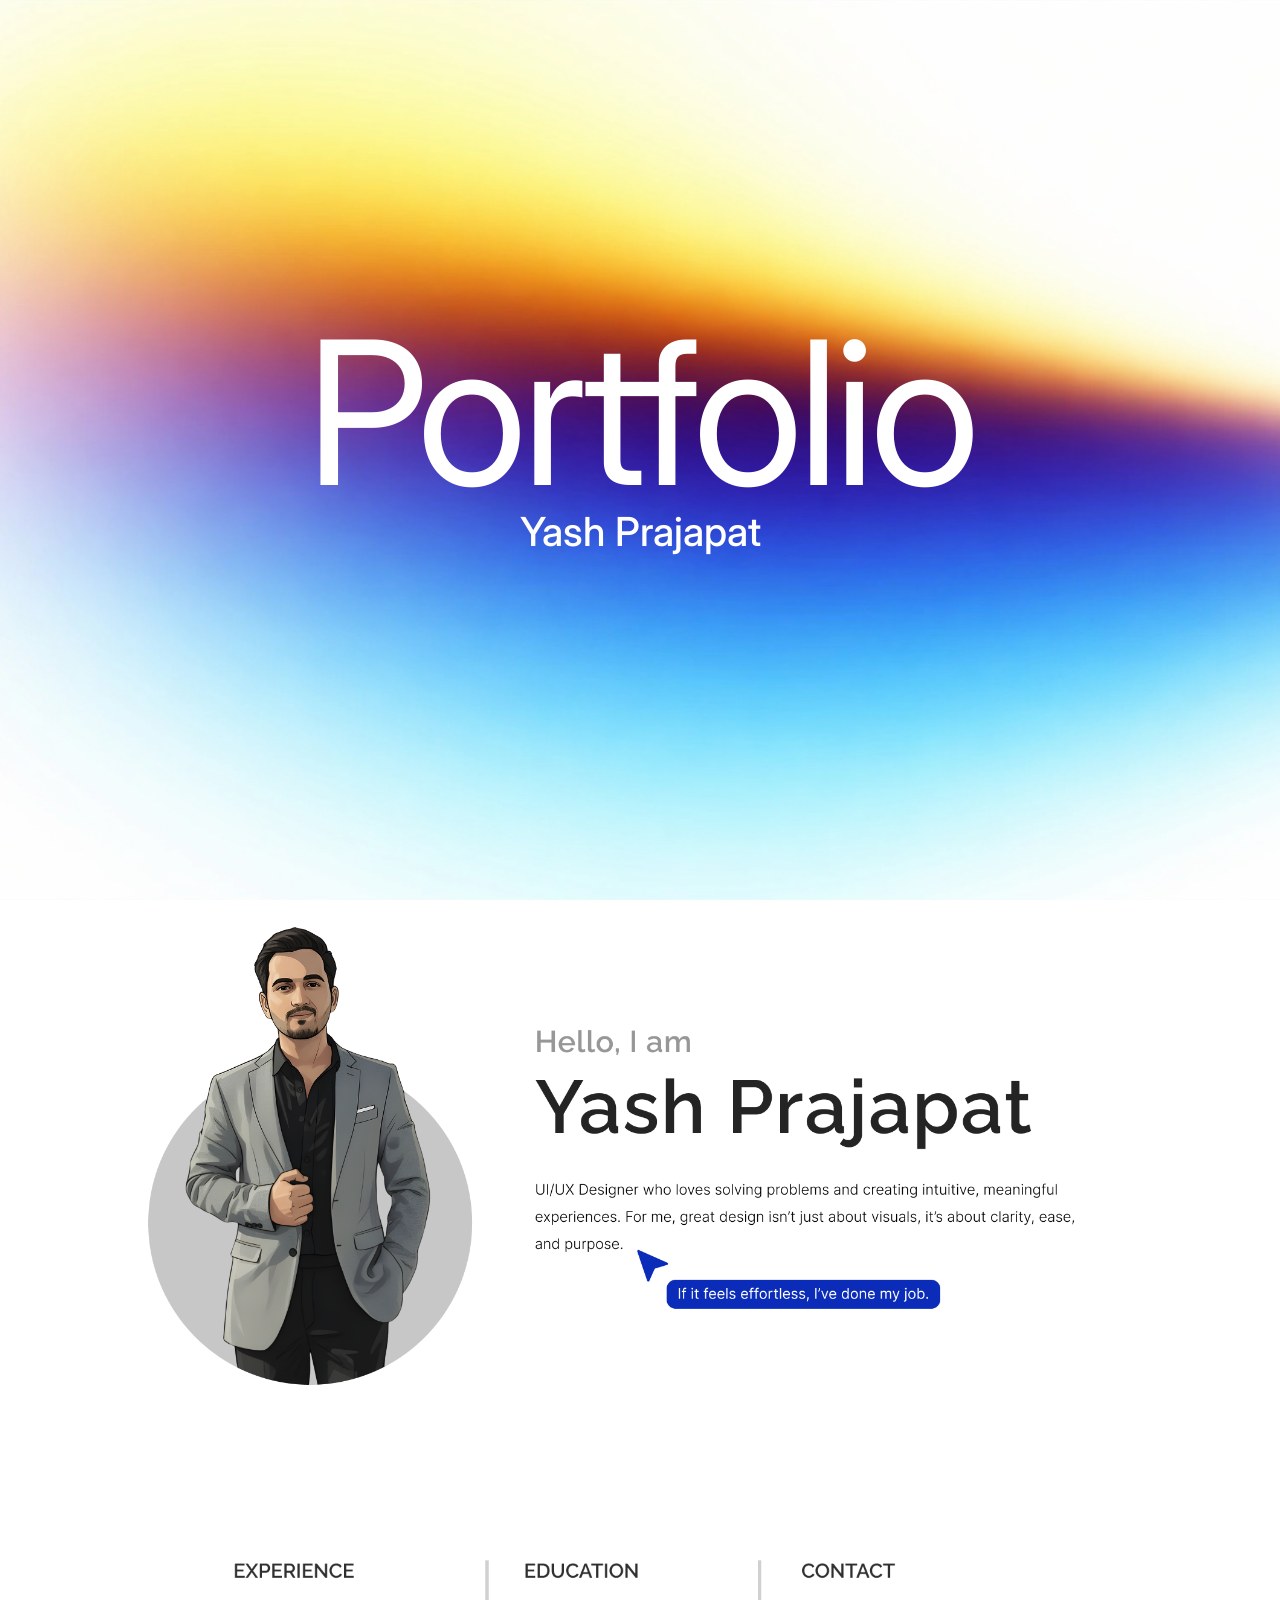
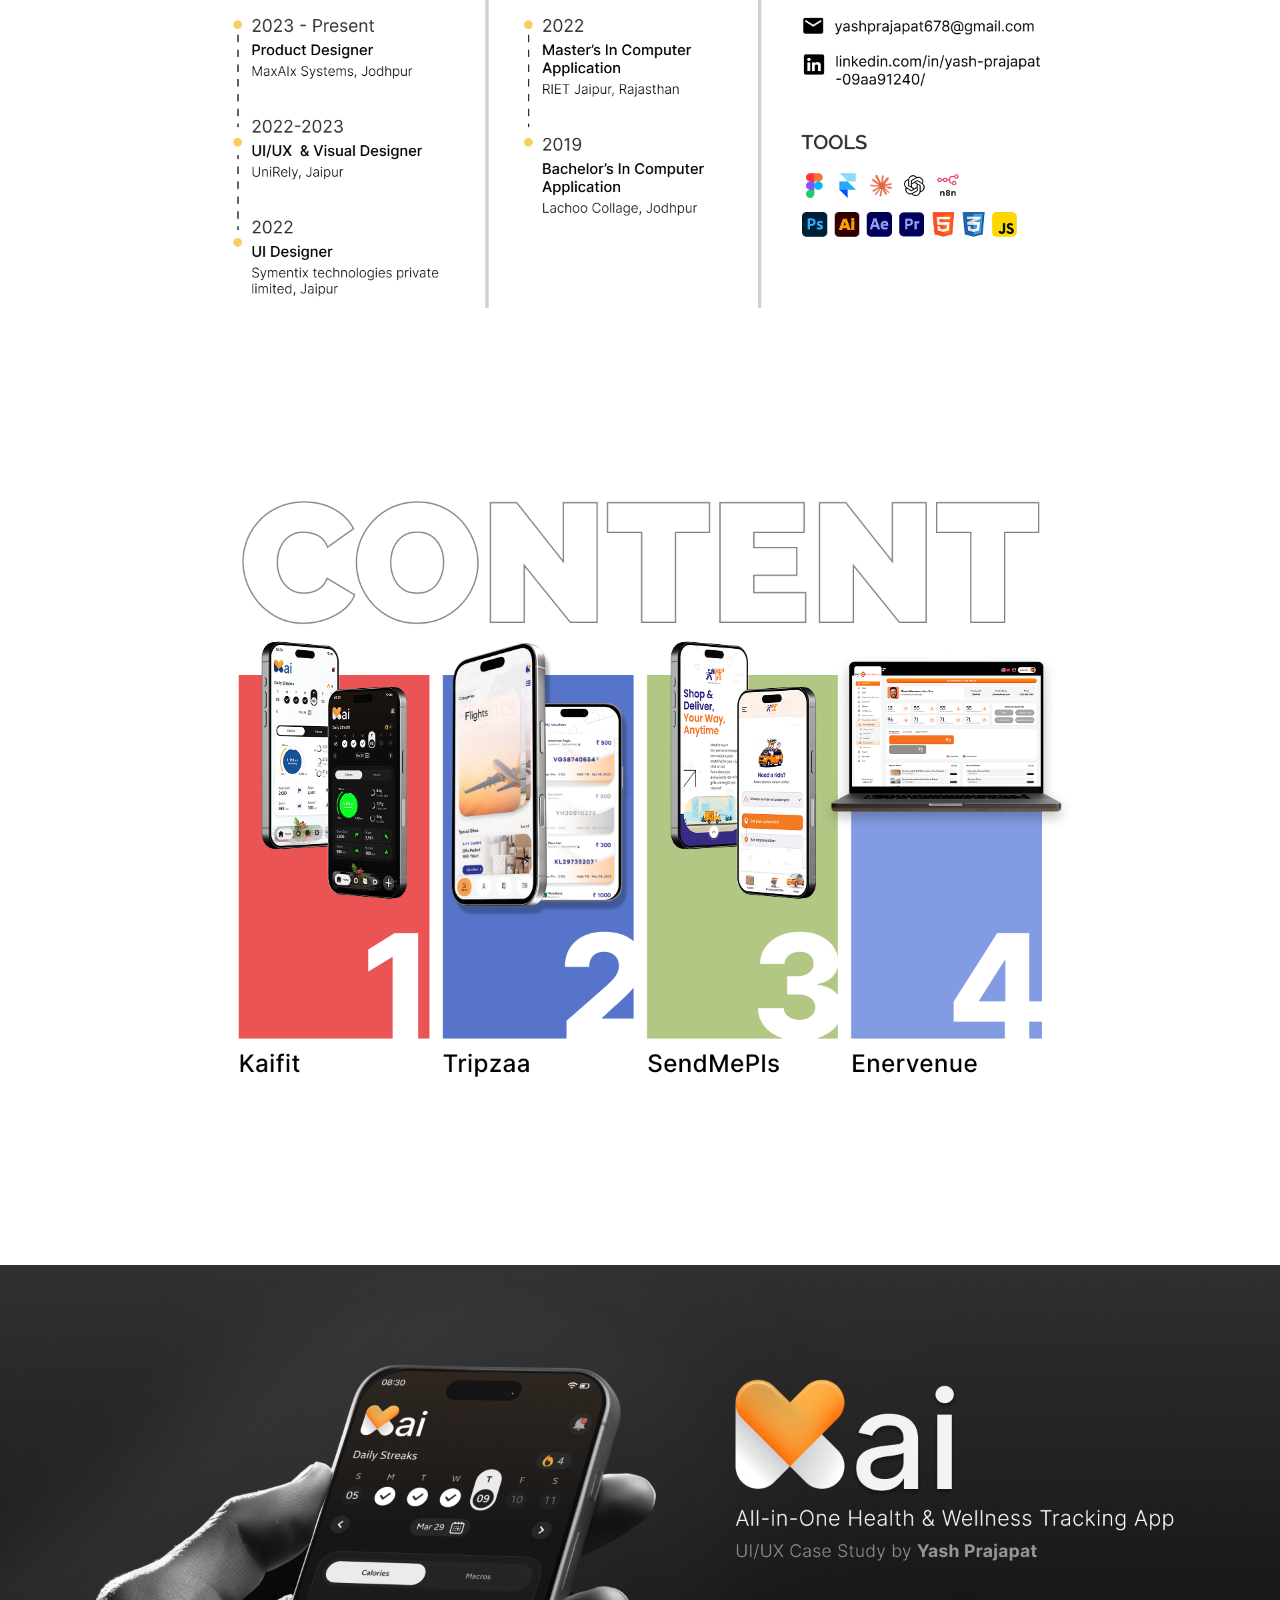
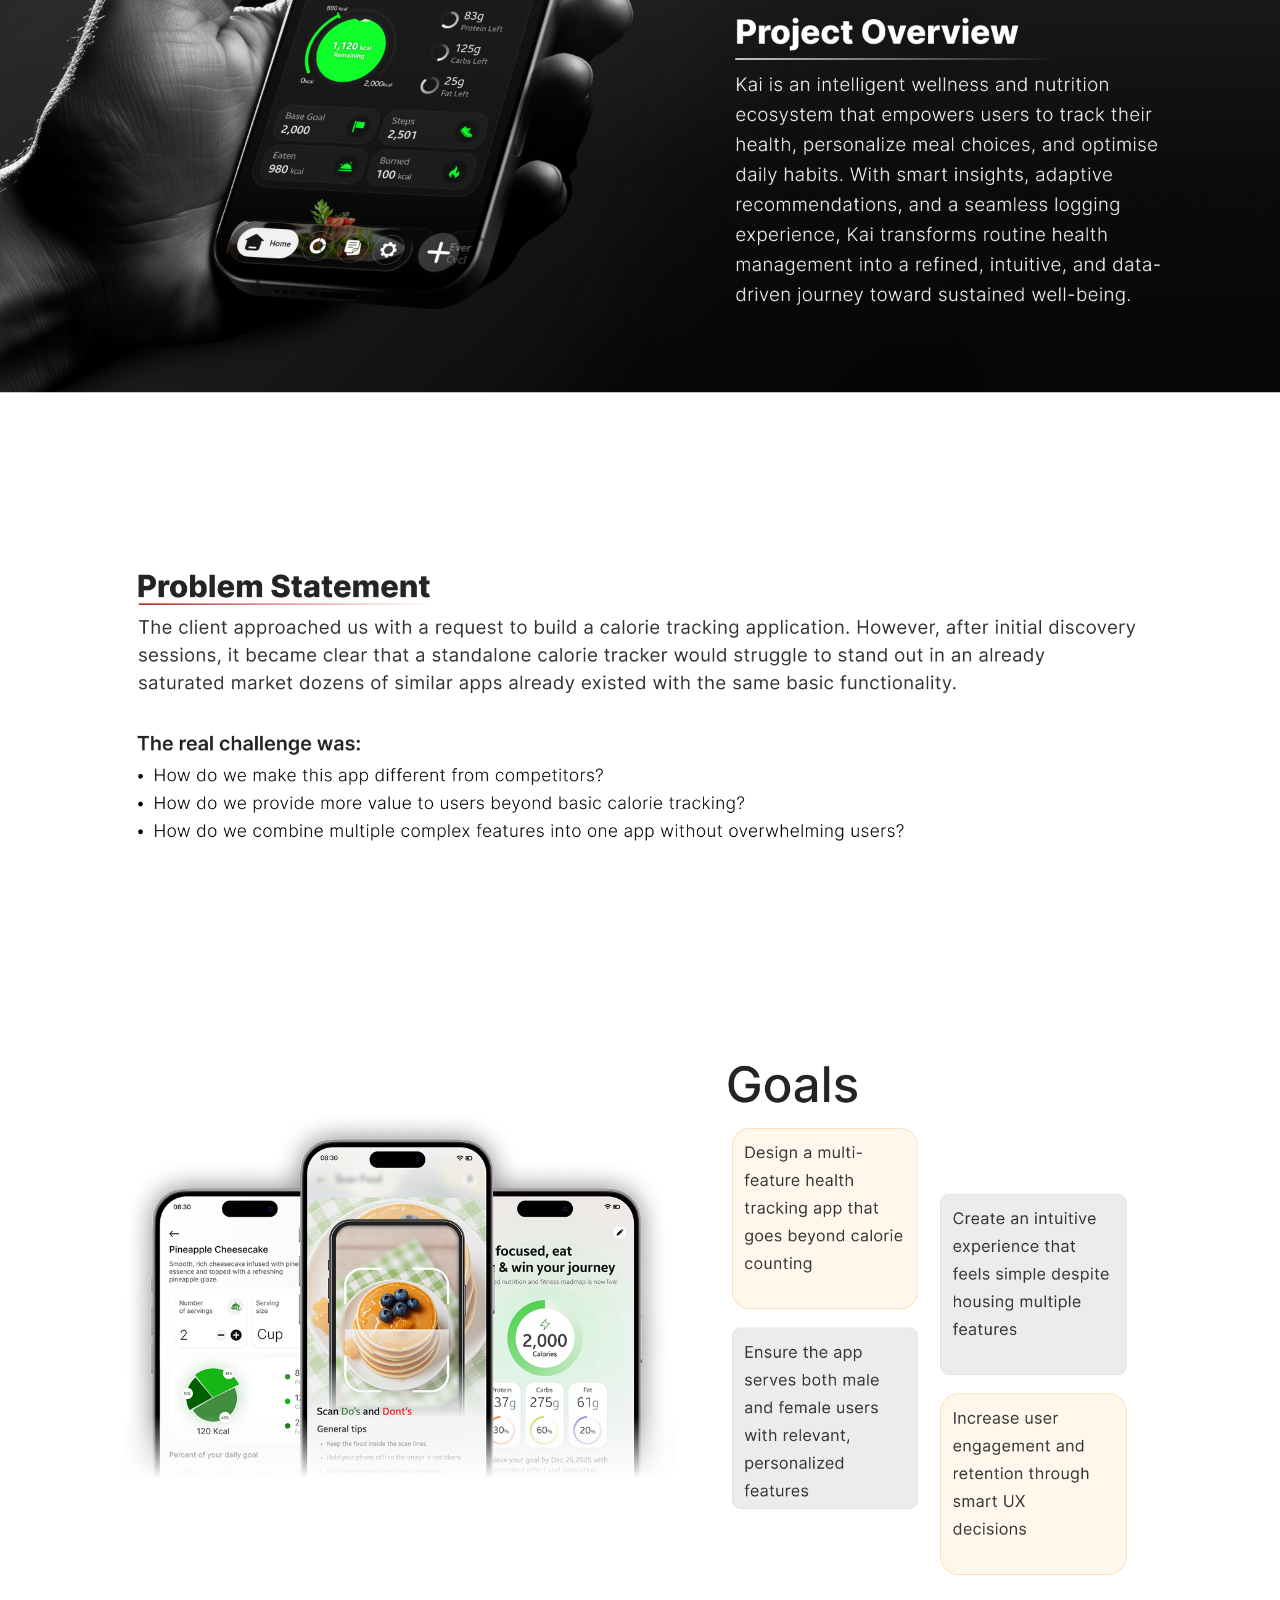
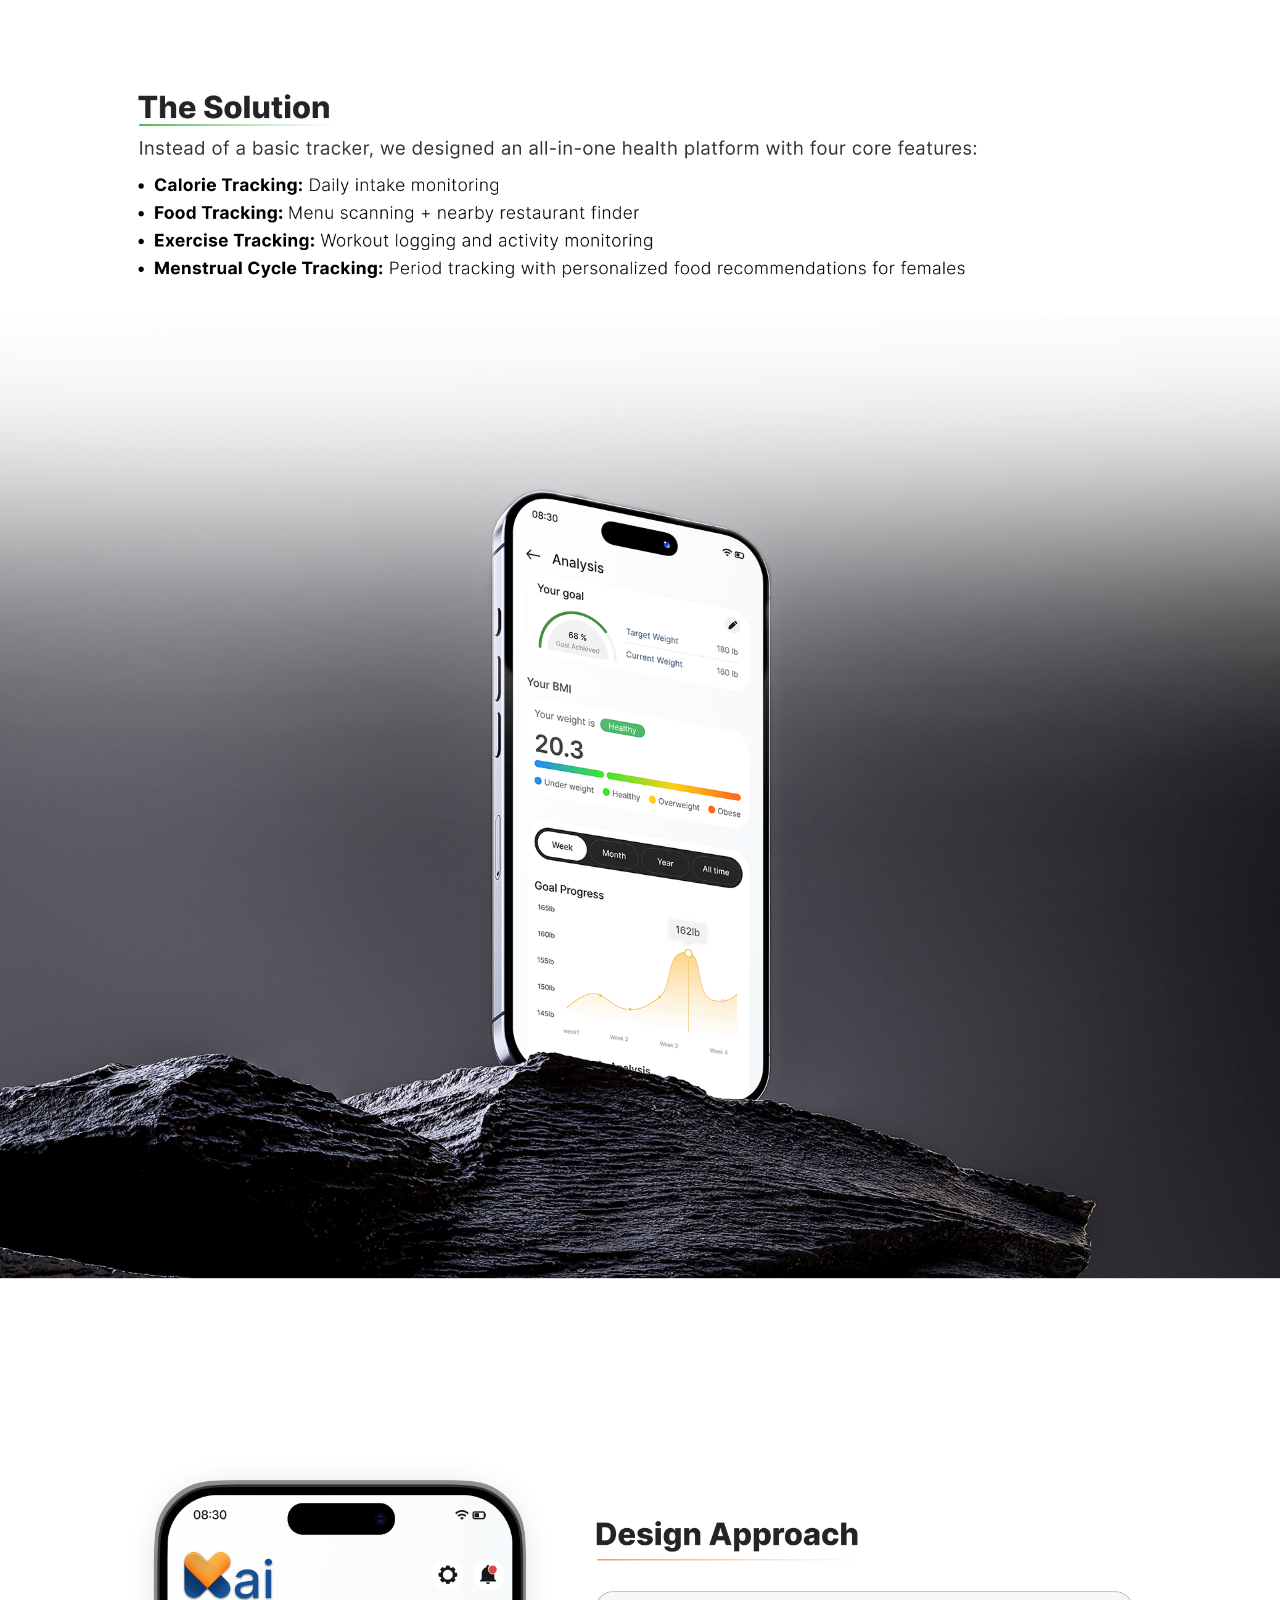
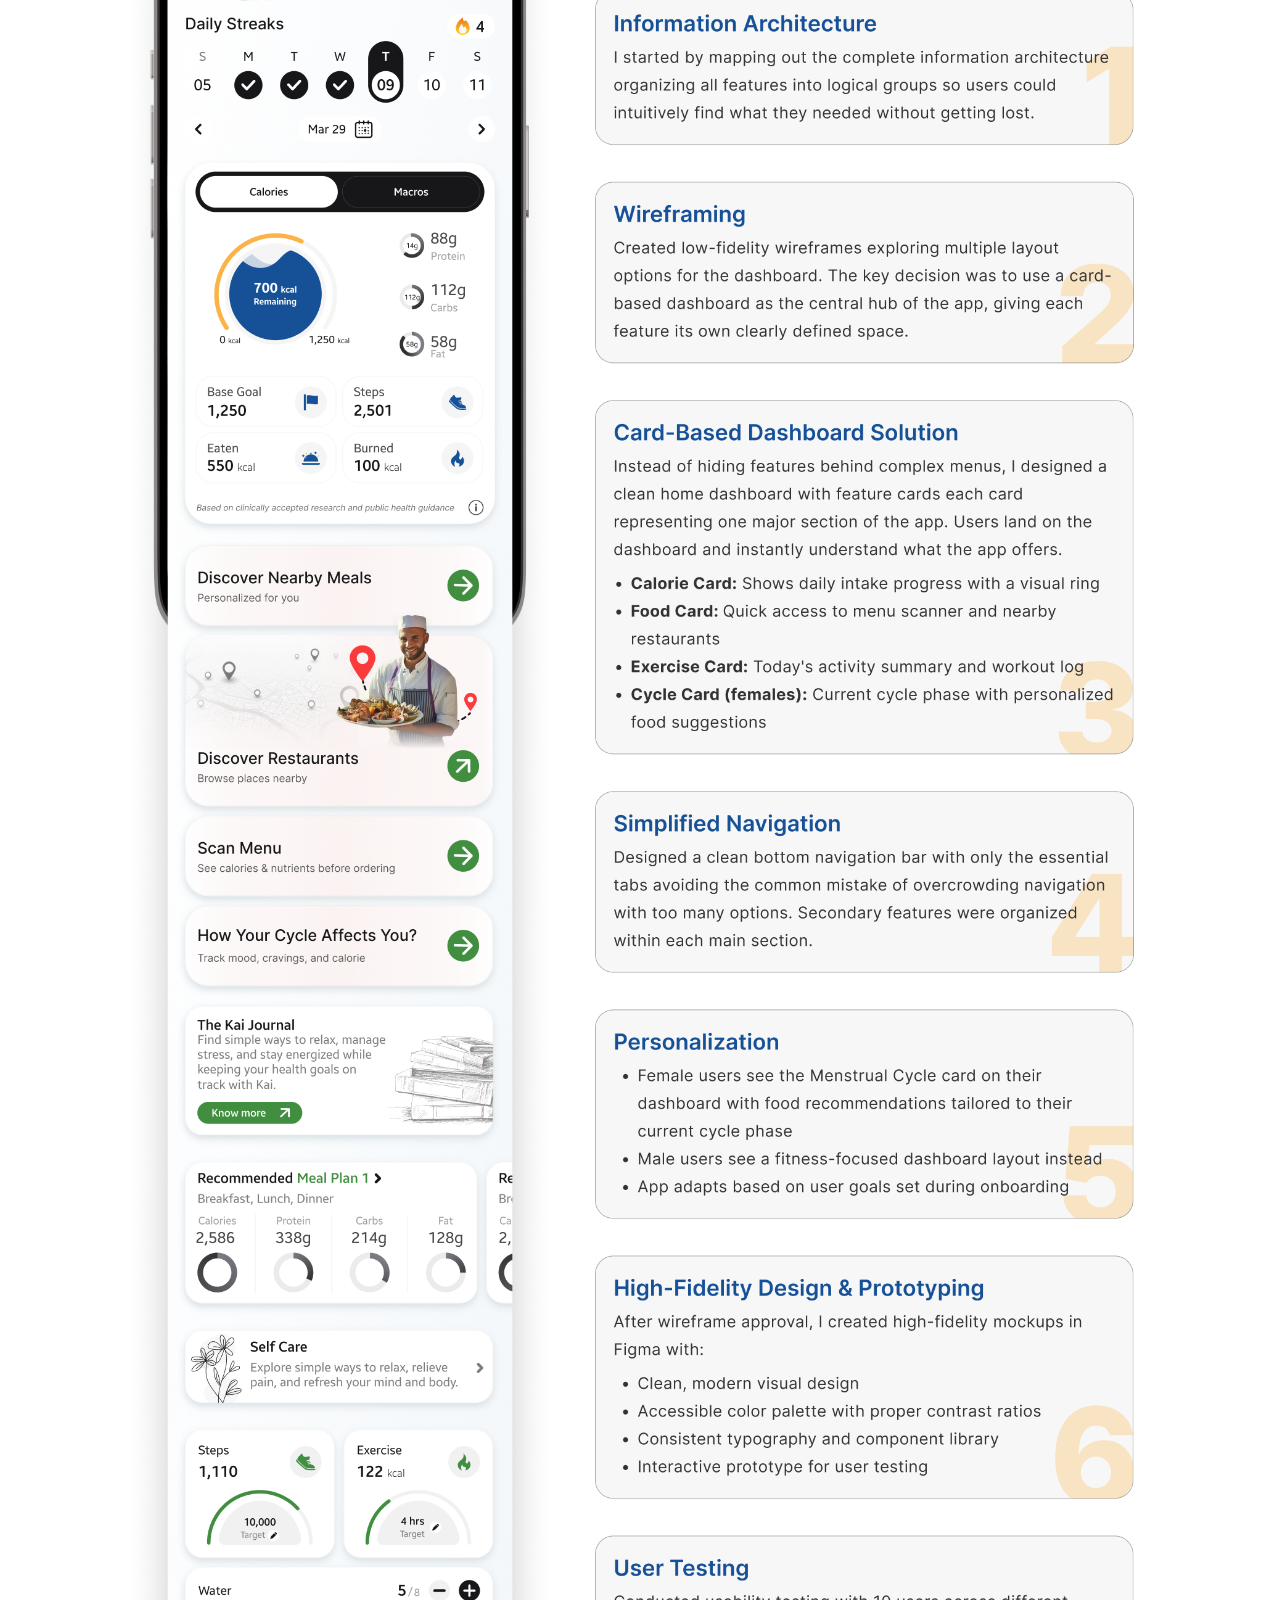
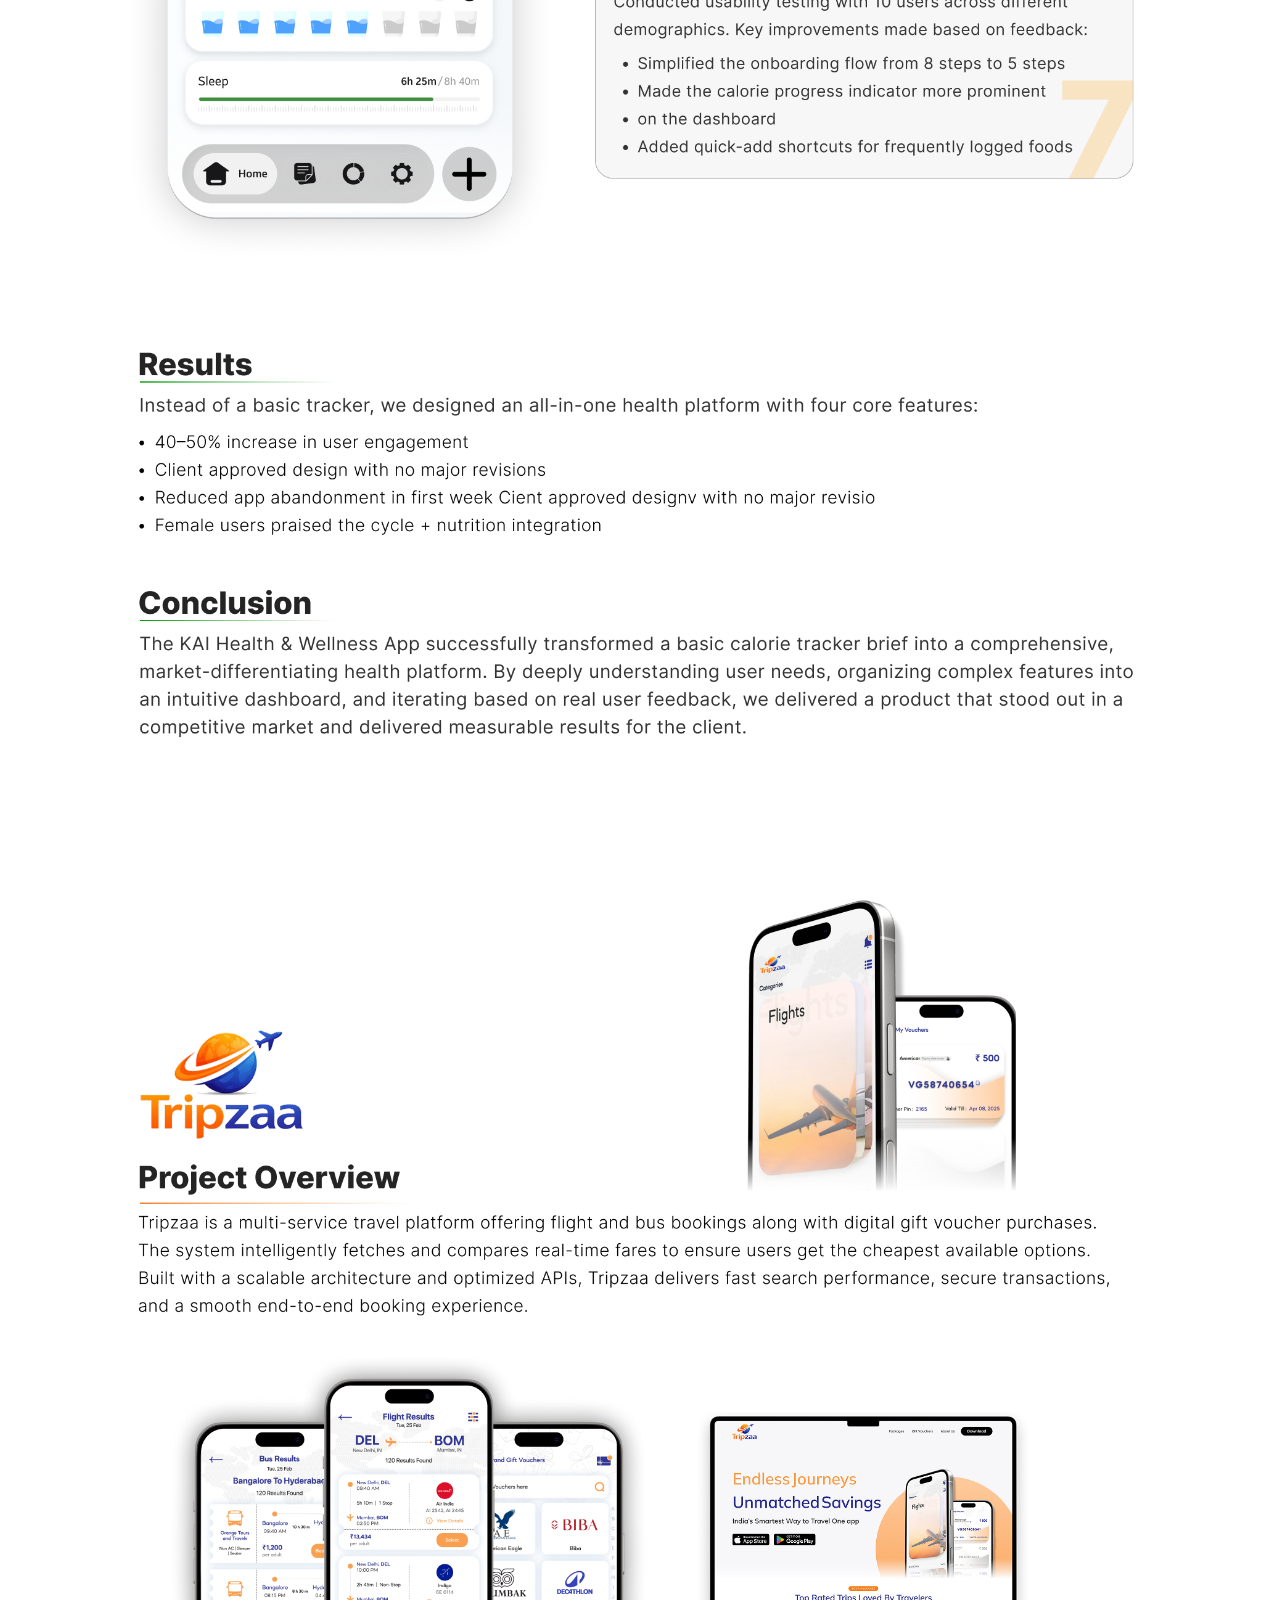
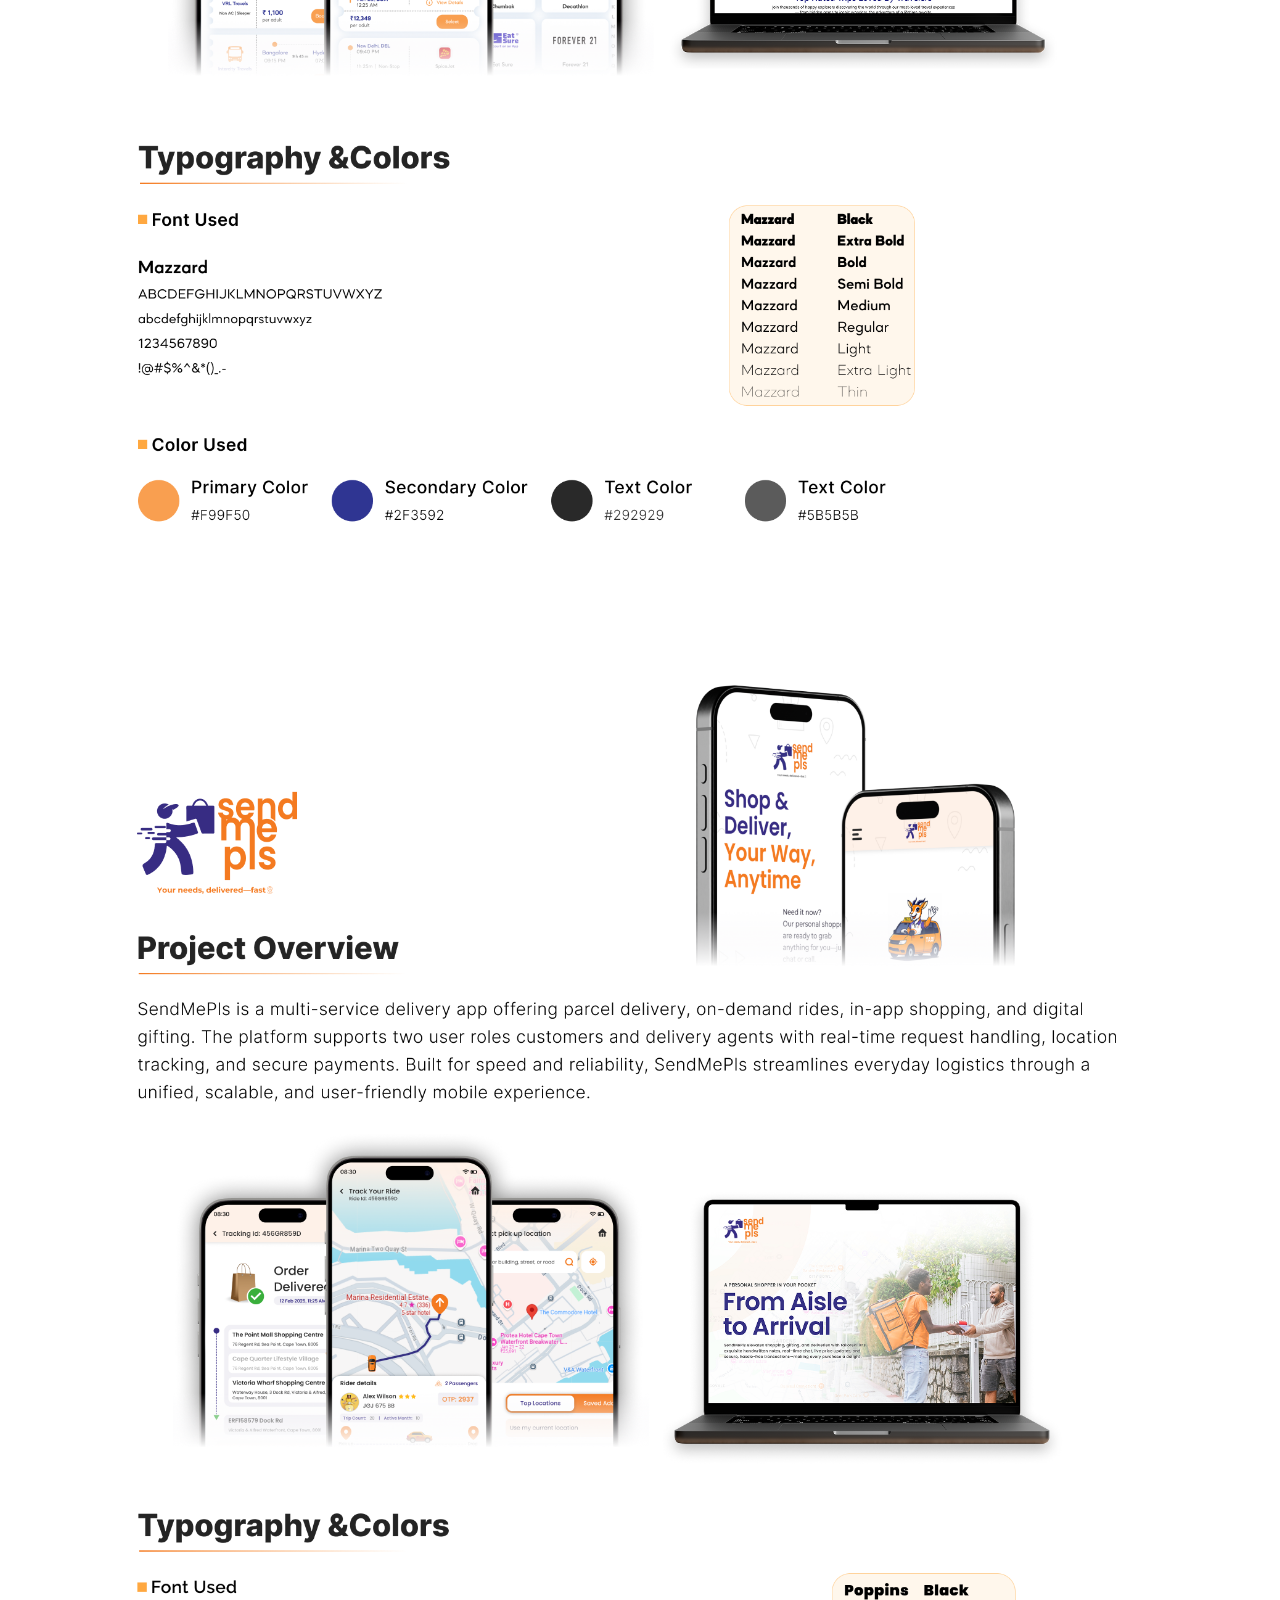
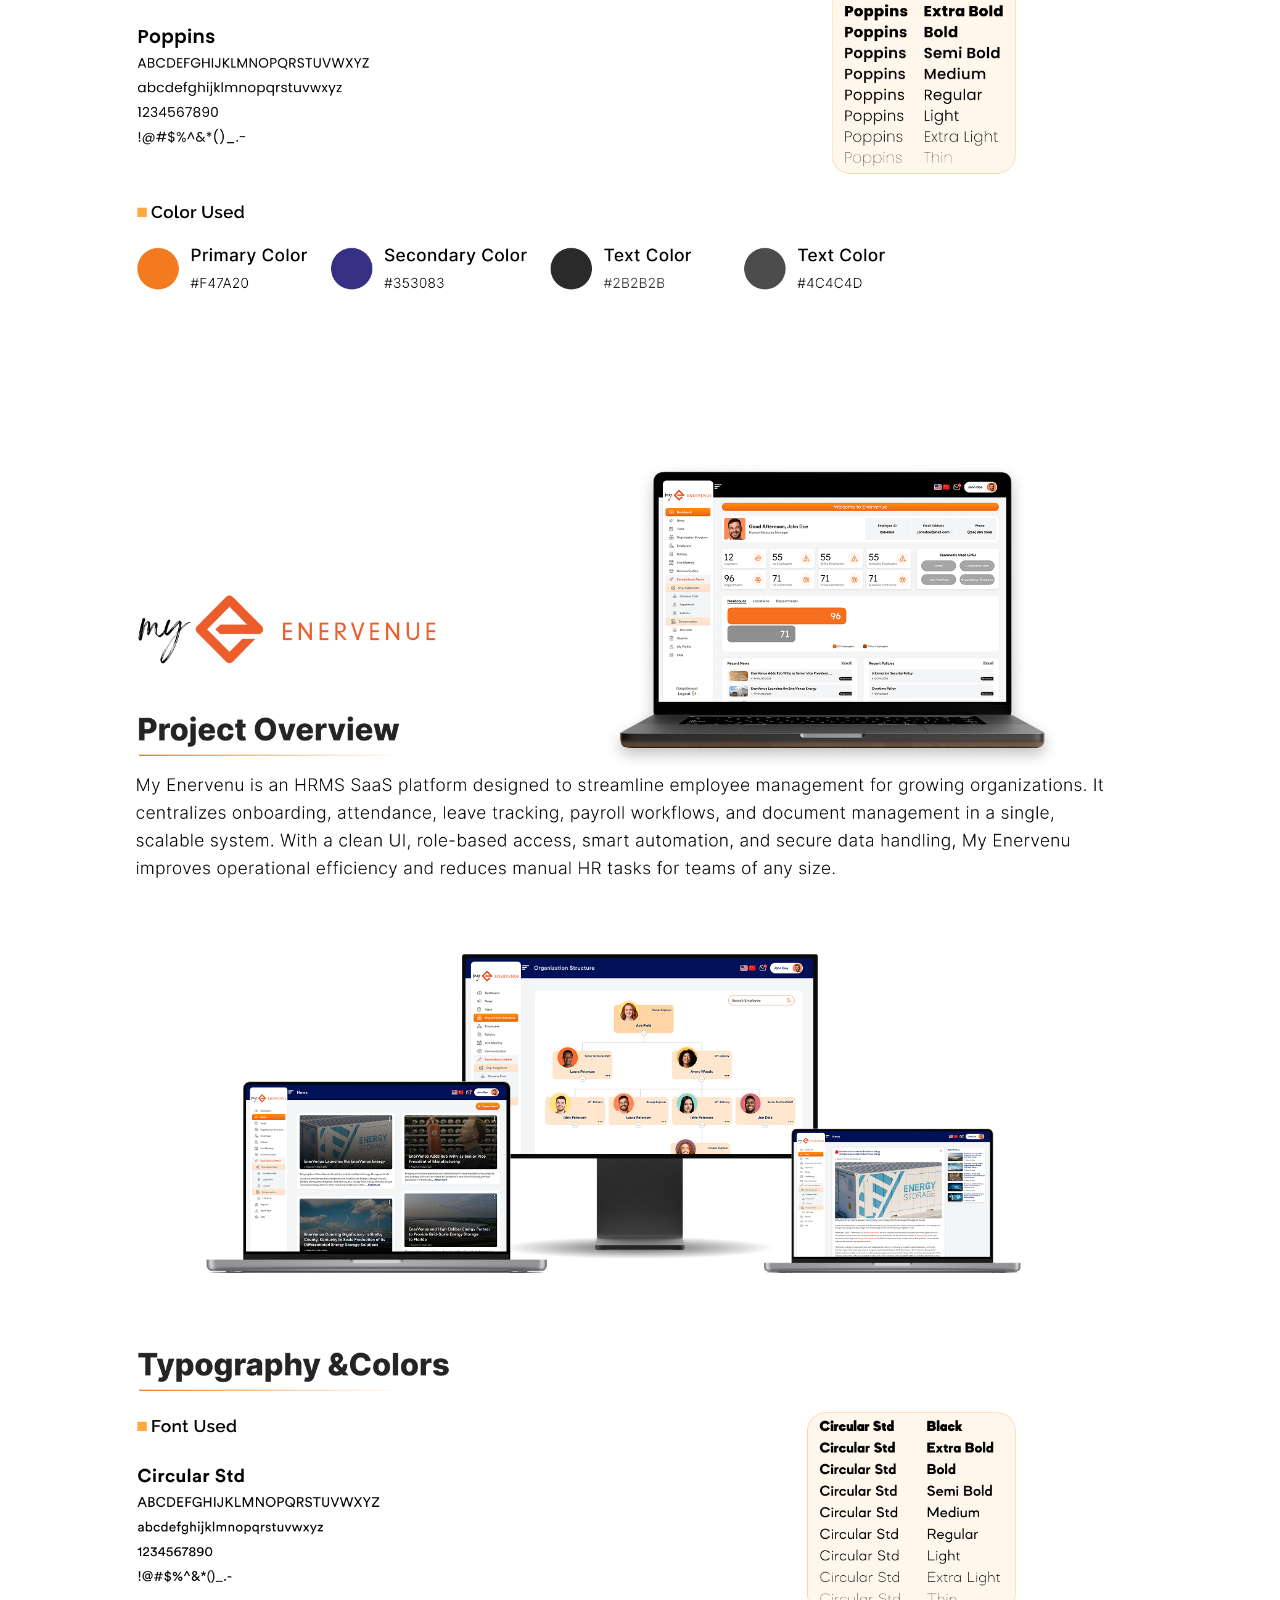
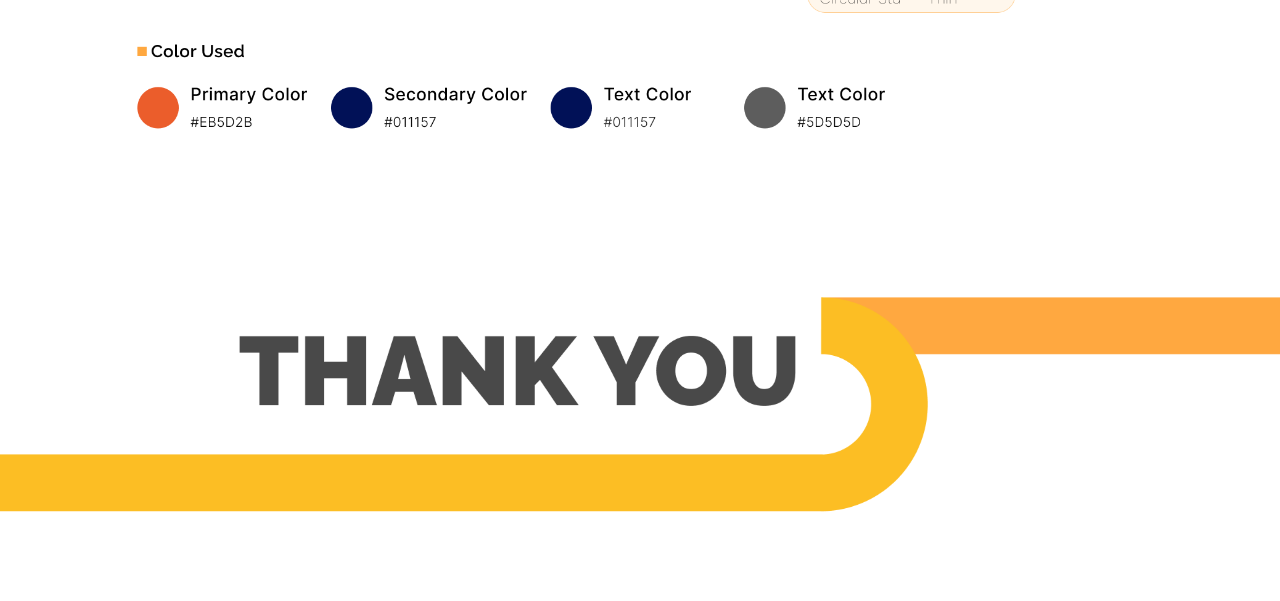
==== commit 5779a886: "portfoliya" ====
--- a/index.html
+++ b/index.html
@@ -40,155 +40,12 @@
         </div>
         <div class="main-section">
             <div class="container-fluid">
-                <!-- <div class="second-section mt-5 mx-5 px-5">
-                    <div class="row">
-                        <div class="col-4">
-                            <img src="assets/images/yash.png" alt
-                                srcset class="img-fluid px-3">
-                        </div>
-                        <div class="col-8">
-                            <div
-                                class="d-flex justify-content-center h-100 flex-column px-3">
-                                <h6 class="details color_979797 raleway">Hello,
-                                    I am <p
-                                        class="color_242424 raleway">Yash
-                                        Prajapat</p></h6>
-                                <p class="text-dark text-dark_2_p raleway">UI/UX
-                                    Designer who loves solving problems
-                                    and creating intuitive, meaningful
-                                    experiences.
-                                    For me, great design isn’t just about
-                                    visuals, it’s about clarity, ease, and
-                                    purpose.
-                                </p>
-
-                                <div
-                                    class="d-flex justify-content-center align-items-center flex-column gap-3 position-relative">
-                                    <img src="assets/images/mouse.svg" alt
-                                        srcset
-                                        class="img-fluid position-absolute img_mouse">
-
-                                    <p
-                                        class="text text-white mb-0 bg_blue px-2">If
-                                        it feels effortless, I’ve done my
-                                        job.</p>
-                                </div>
-                            </div>
-                        </div>
-                    </div>
-
-                    <div class="px-5 mx-5">
-                        <div class="row mt-5">
-                            <div class="col-md-4 mb-3 col-box ps-2">
-                                <h5 class="section-title">EXPERIENCE</h5>
-
-                                <div class="timeline-item">
-                                    <div class="timeline-dot"></div>
-                                    <span class="year">2023 -
-                                        Present</span>
-                                    <div class="title">Product Designer</div>
-                                    <div class="place">MaxAIx Systems,
-                                        Jodhpur</div>
-                                </div>
-
-                                <div class="timeline-item">
-                                    <div class="timeline-dot"></div>
-                                    <span class="year">2022 -
-                                        2023</span>
-                                    <div class="title">UI/UX & Visual
-                                        Designer</div>
-                                    <div class="place">UniRely, Jaipur</div>
-                                </div>
-
-                                <div class="timeline-item">
-                                    <div class="timeline-dot"></div>
-                                    <span class="year">2022</span>
-                                    <div class="title">UI Designer</div>
-                                    <div class="place">Symentix technologies
-                                        private limited, Jaipur</div>
-                                </div>
-                            </div>
-                            <div class="col-md-4 col-box">
-                                <h5 class="section-title">EDUCATION</h5>
-                                <div class="timeline-item">
-                                    <div class="timeline-dot"></div>
-                                    <span class="year">2022</span>
-                                    <div class="title">Master’s in Computer
-                                        Application</div>
-                                    <div class="place">RIET Jaipur,
-                                        Rajasthan</div>
-                                </div>
-                                <div class="timeline-item">
-                                    <div class="timeline-dot"></div>
-                                    <span class="year">2019</span>
-                                    <div class="title">Bachelor’s in Computer
-                                        Application</div>
-                                    <div class="place">Lachoo College,
-                                        Jodhpur</div>
-                                </div>
-                            </div>
-                            <div class="col-md-4 col-box">
-                                <h5 class="section-title">CONTACT</h5>
-
-                                <div class="contact-item">
-                                    <i class="fa-solid fa-envelope"></i>
-                                    <a href="mailto:yashprajapat678@gmail.com"
-                                        target="_blank"
-                                        rel="noopener noreferrer"
-                                        class="text-dark text-decoration-none">yashprajapat678@gmail.com</a>
-                                </div>
-
-                                <div class="contact-item">
-                                    <i class="fa-brands fa-linkedin"></i>
-                                    <a
-                                        href="https://www.linkedin.com/in/yash-prajapat-09aa91240/"
-                                        target="_blank"
-                                        rel="noopener noreferrer"
-                                        class="text-dark text-decoration-none">linkedin.com/in/yash-prajapat-09aa91240/</a>
-                                </div>
-
-                                <h5
-                                    class="section-title mt-4">TOOLS</h5>
-
-                                <div class="software-icons">
-                                    <img src="assets/images/figma_icon.png" alt
-                                        srcset class="img-fluid my-2">
-                                    <img src="assets/images/free-framer.svg" alt
-                                        srcset class="img-fluid my-2">
-                                    <img src="assets/images/icon-claude.svg" alt
-                                        srcset class="img-fluid my-2">
-                                    <img src="assets/images/chatgpt.svg" alt
-                                        srcset class="img-fluid my-2">
-                                    <img src="assets/images/vertical.svg" alt
-                                        srcset class="img-fluid my-2">
-                                    <img src="assets/images/Adobe_Photoshop.png"
-                                        alt srcset class="img-fluid my-2">
-                                    <img
-                                        src="assets/images/Adobe_Illustrator.png"
-                                        alt srcset class="img-fluid my-2">
-                                    <img
-                                        src="assets/images/Adobe_After_Effects.png"
-                                        alt srcset class="img-fluid my-2">
-                                    <img src="assets/images/pr.png" alt srcset
-                                        class="img-fluid my-2">
-                                    <img src="assets/images/5.png" alt srcset
-                                        class="img-fluid my-2">
-                                    <img src="assets/images/3.png" alt srcset
-                                        class="img-fluid my-2">
-                                    <img src="assets/images/js.svg" alt srcset
-                                        class="img-fluid my-2">
-
-                                </div>
-                            </div>
-                        </div>
-                    </div>
-                </div> -->
-
+             
                  <div class="text-center my-3 section_3 px-4 mx-4">
                     <img src="assets/images/img/1.png" alt srcset    class="img-fluid">
                 </div>
             </div>
-            <div class="mx-5 px-5">
+            <div class="">
                  <div class="text-center my-3 section_3">
                     <img src="assets/images/img/2.png" alt srcset    class="img-fluid">
                 </div>
--- a/assets/css/style.css
+++ b/assets/css/style.css
@@ -443,12 +443,9 @@
 
 
 
-@media (min-width: 1290px) {
-    img {
-        /* width: 70%;
-        display: flex;
-        justify-content: center;
-        align-items: center; */
+@media (max-width: 992px) {
+    .first_section_content h1{
+        font-size: 105px;
     }
 }
 
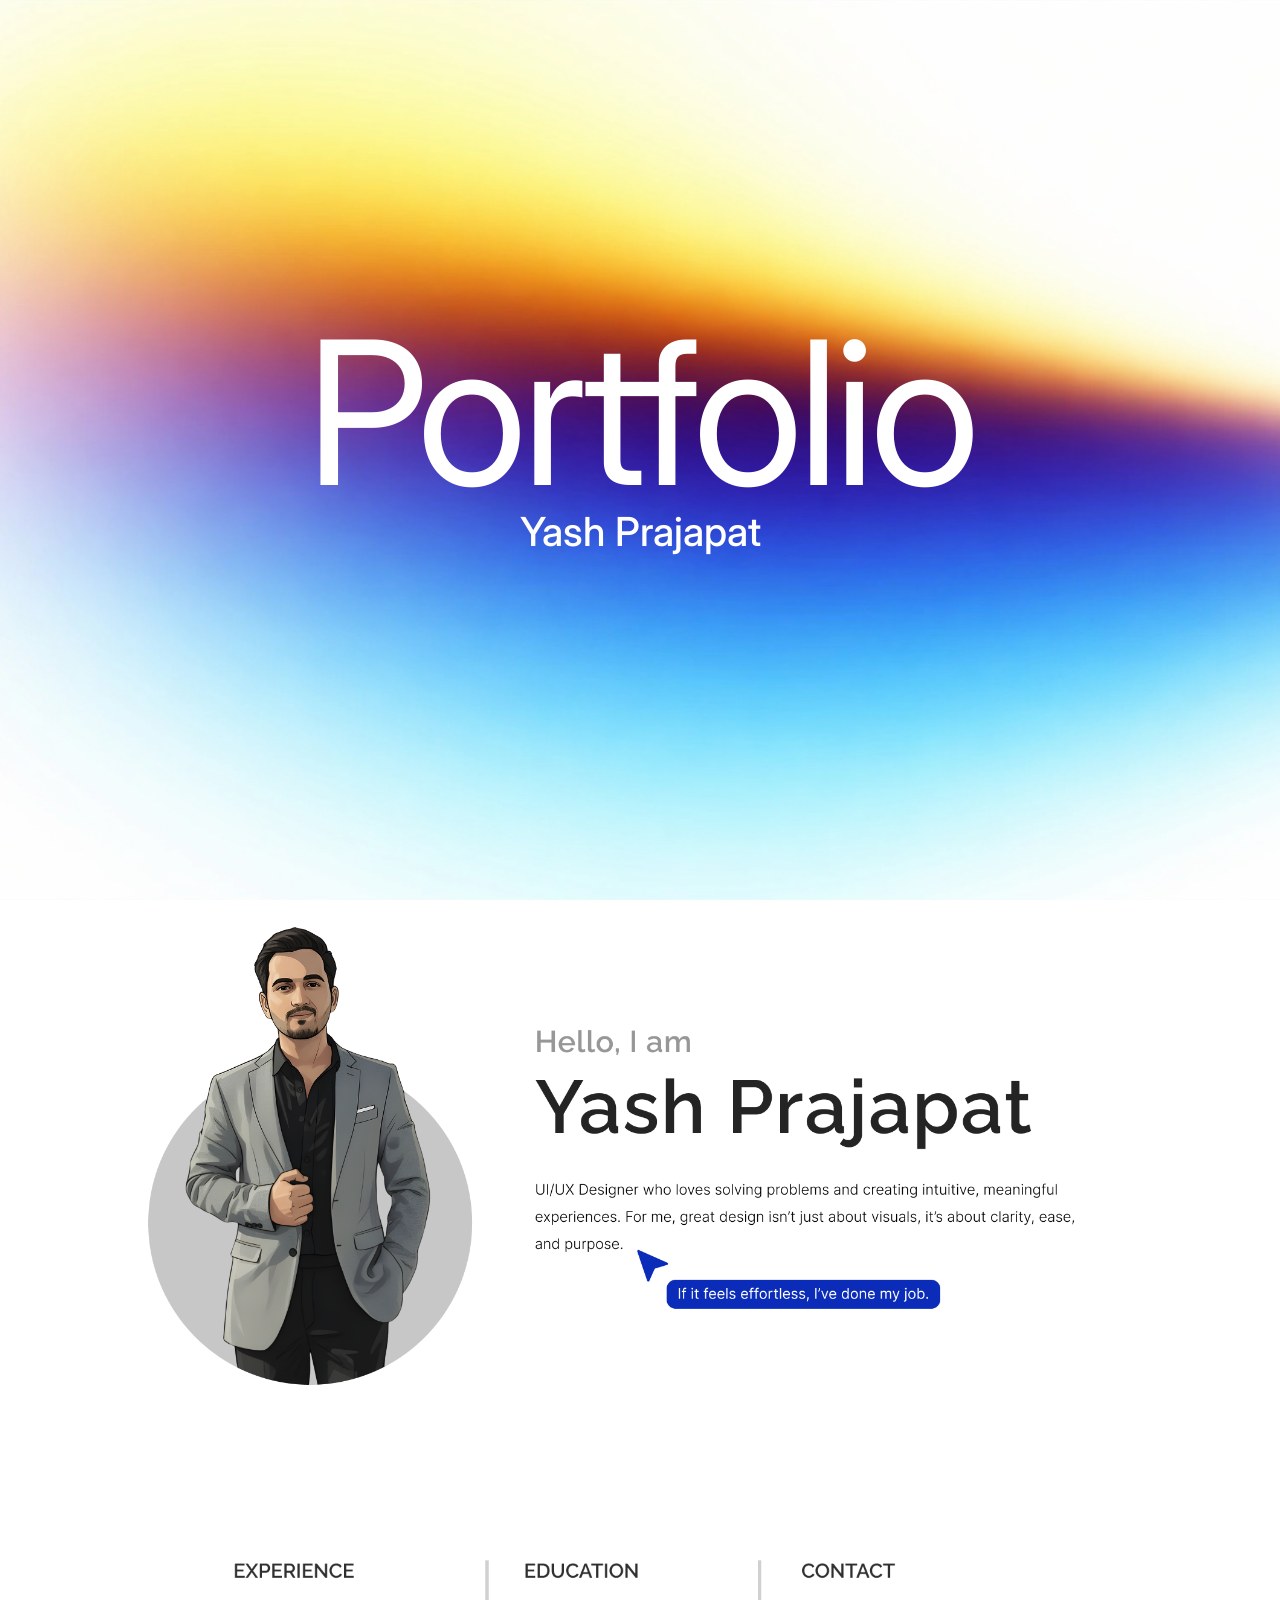
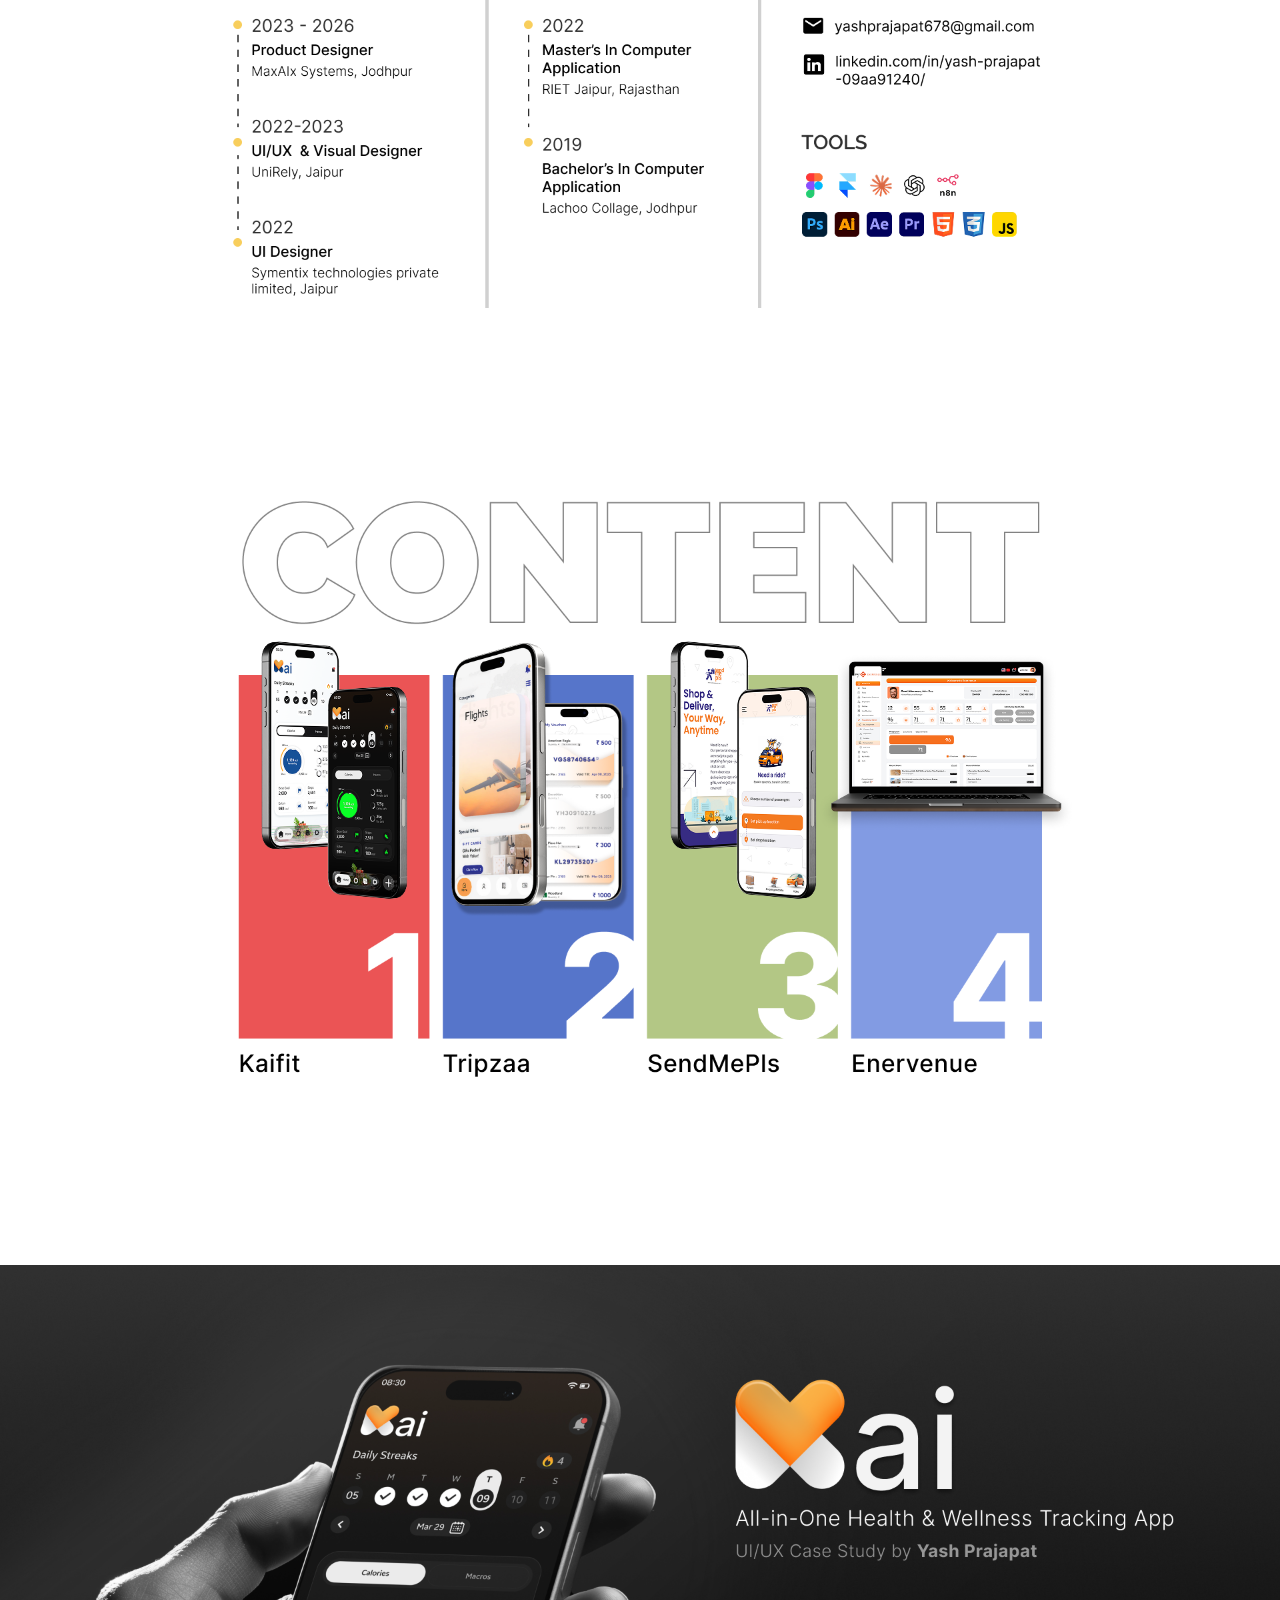
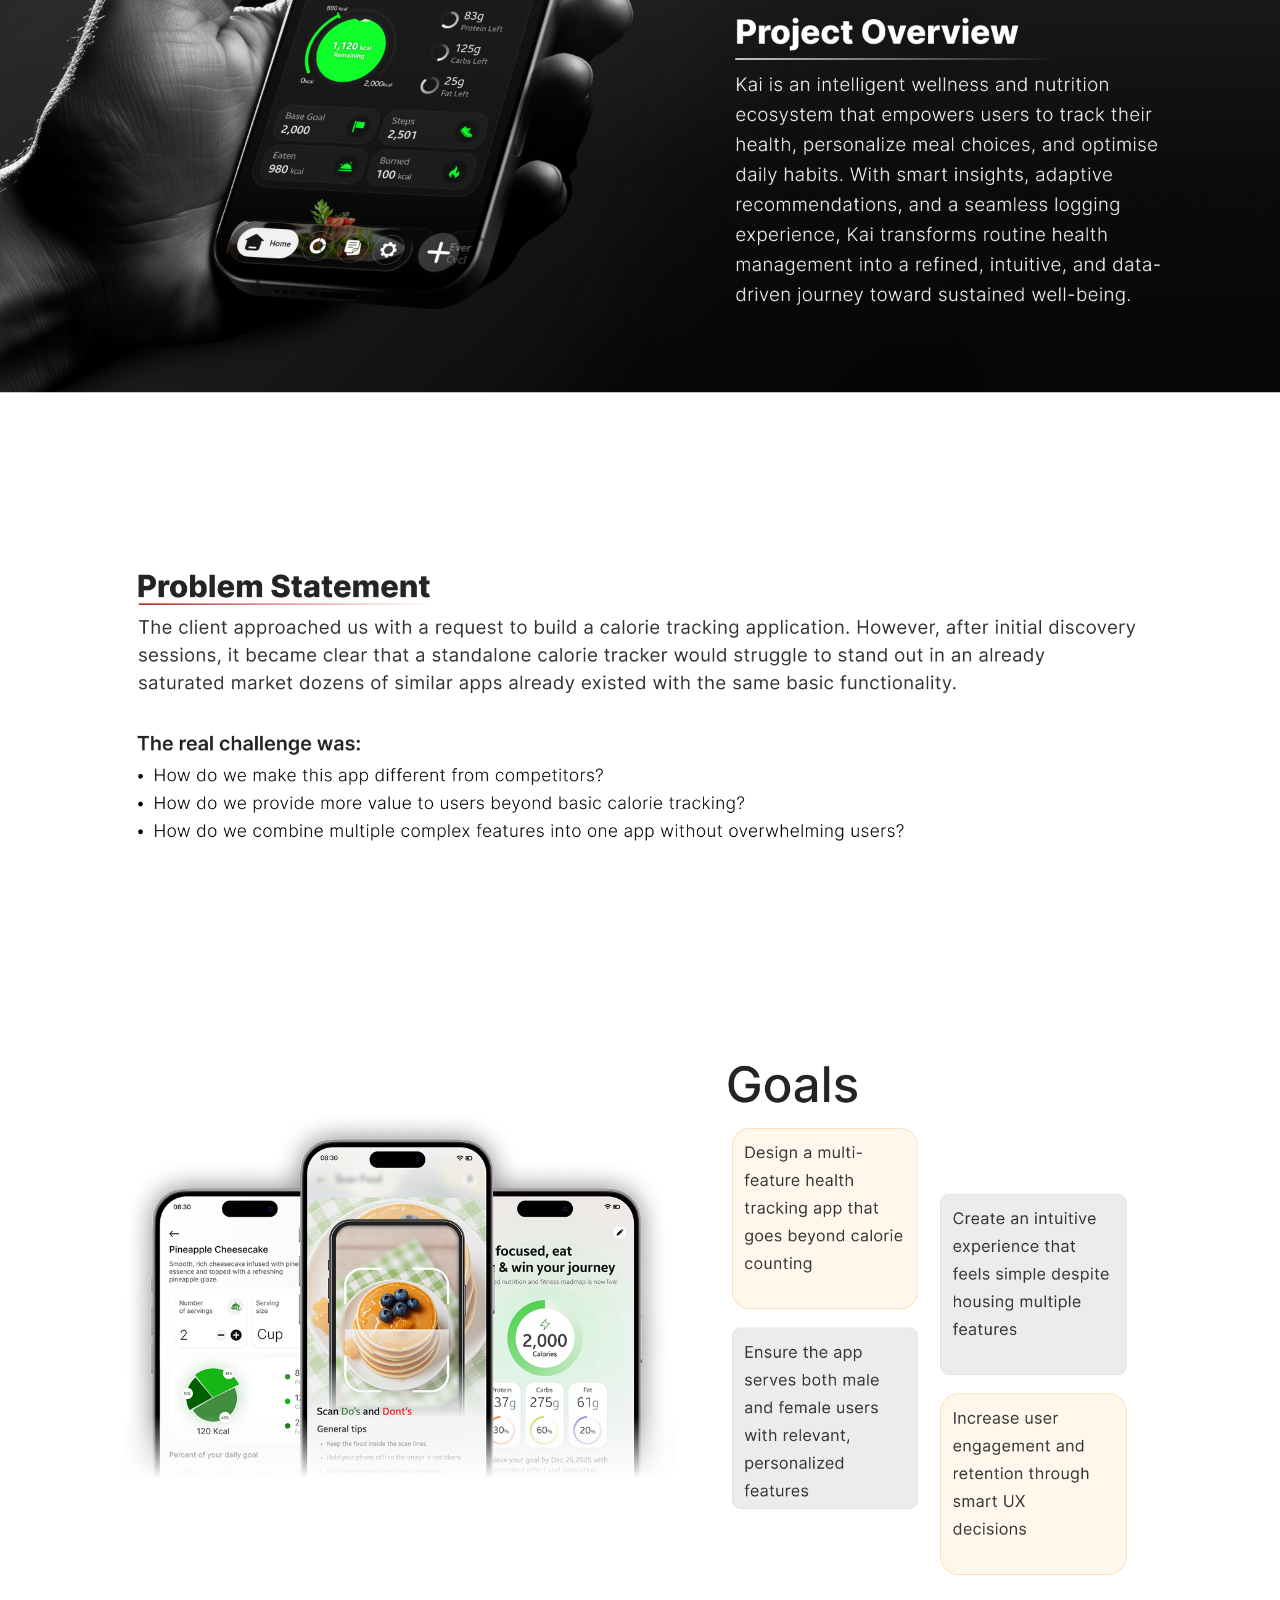
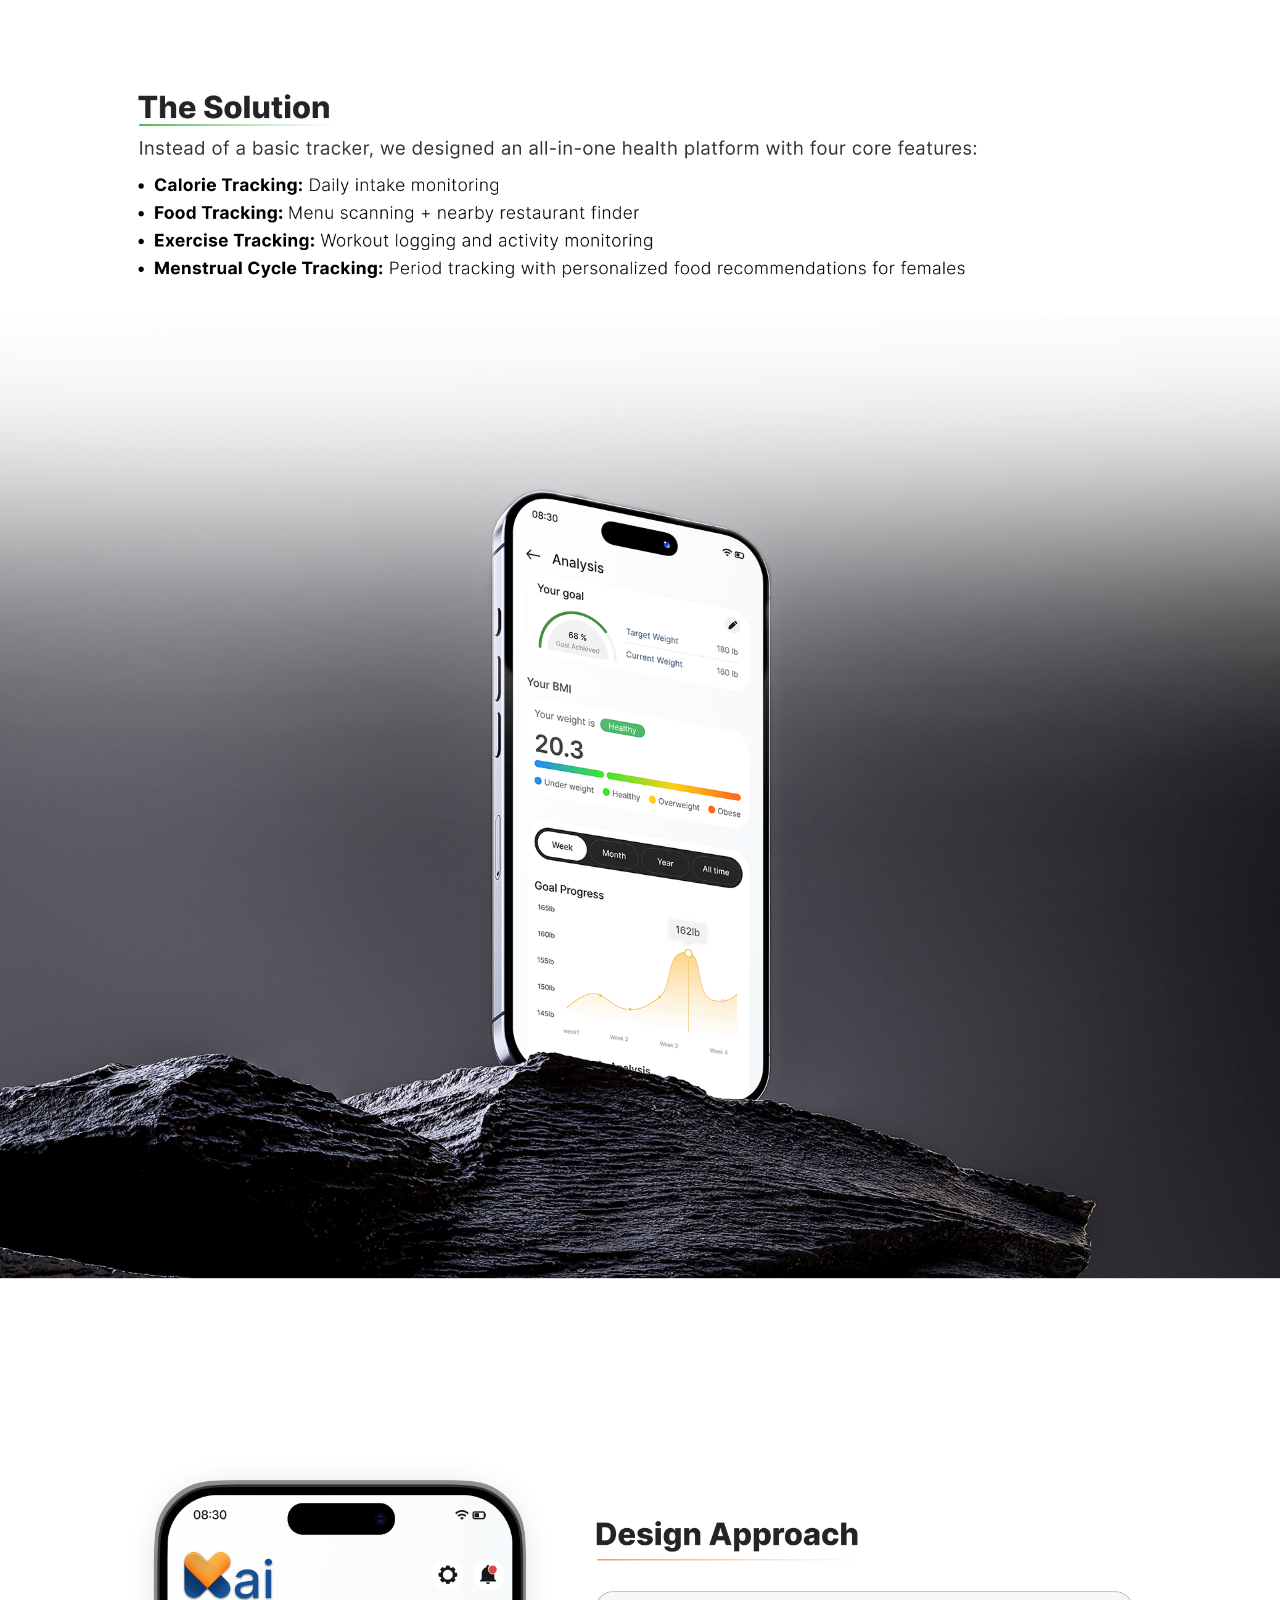
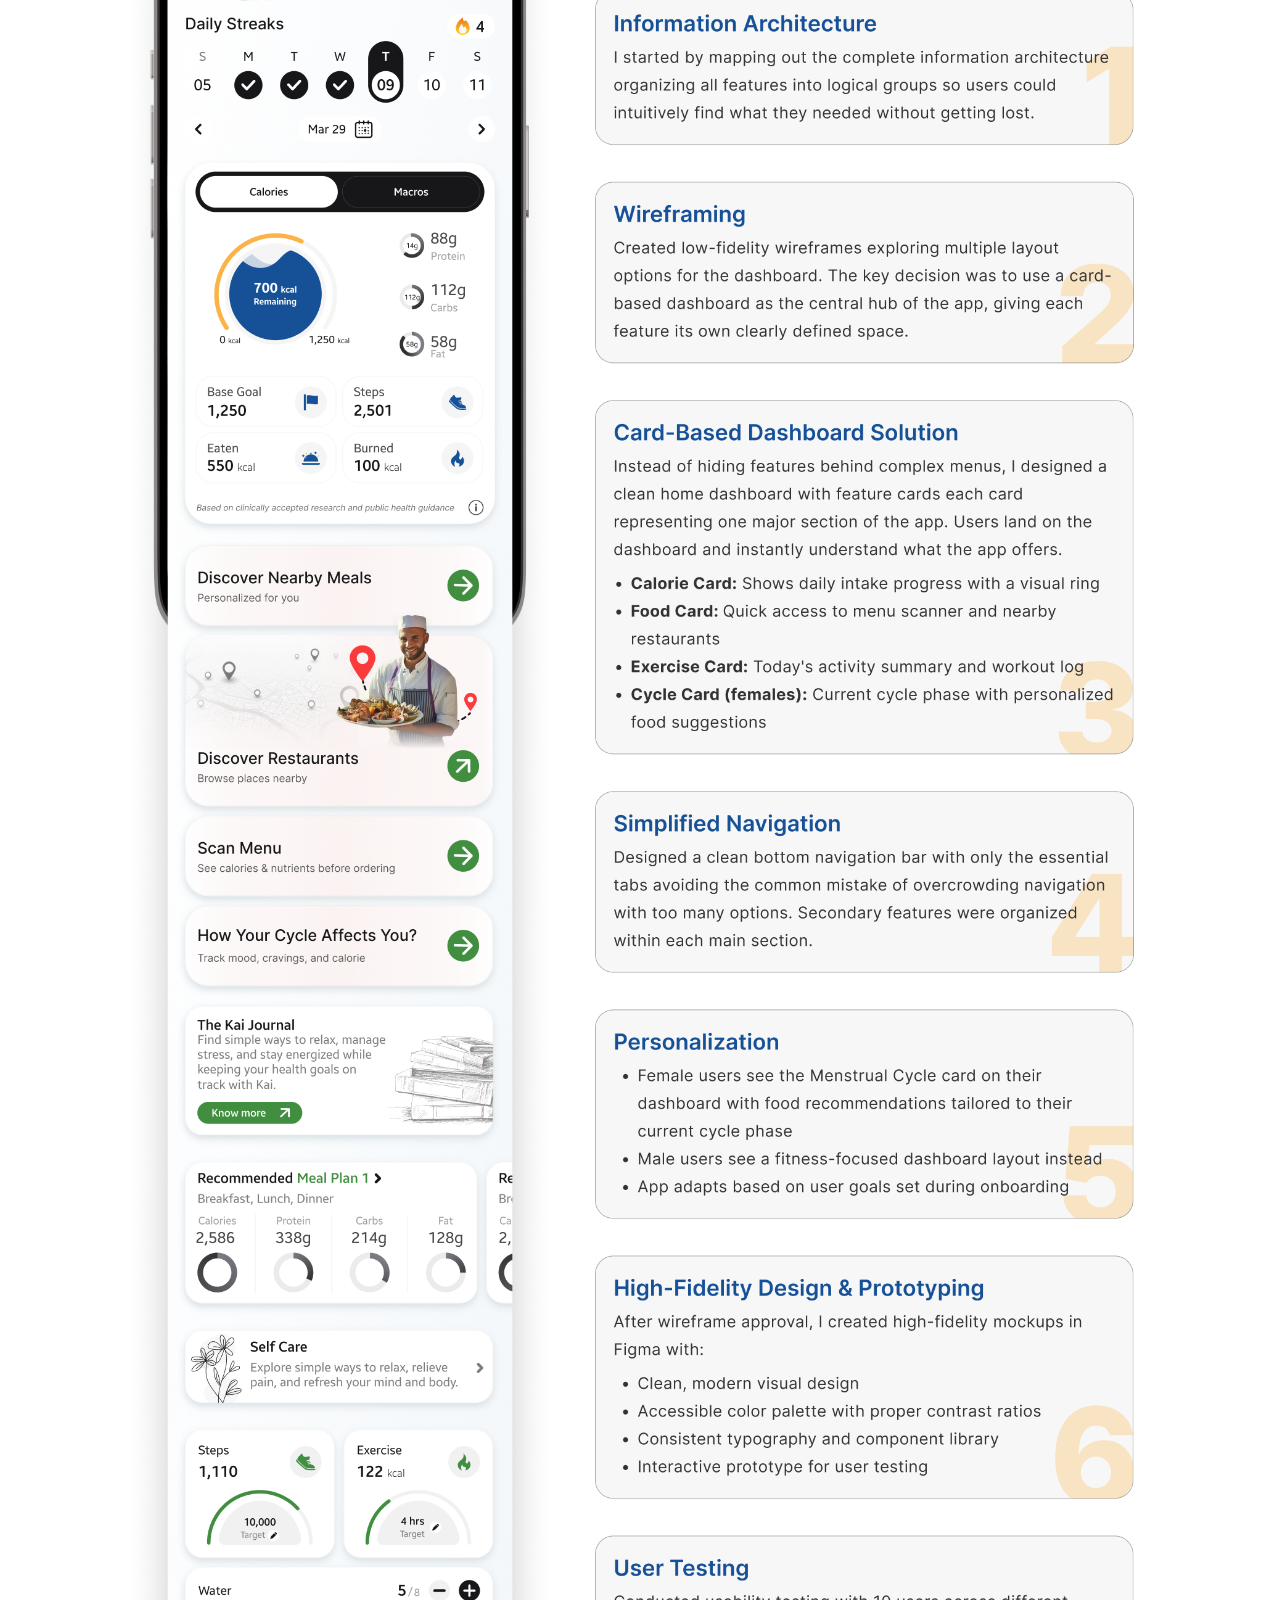
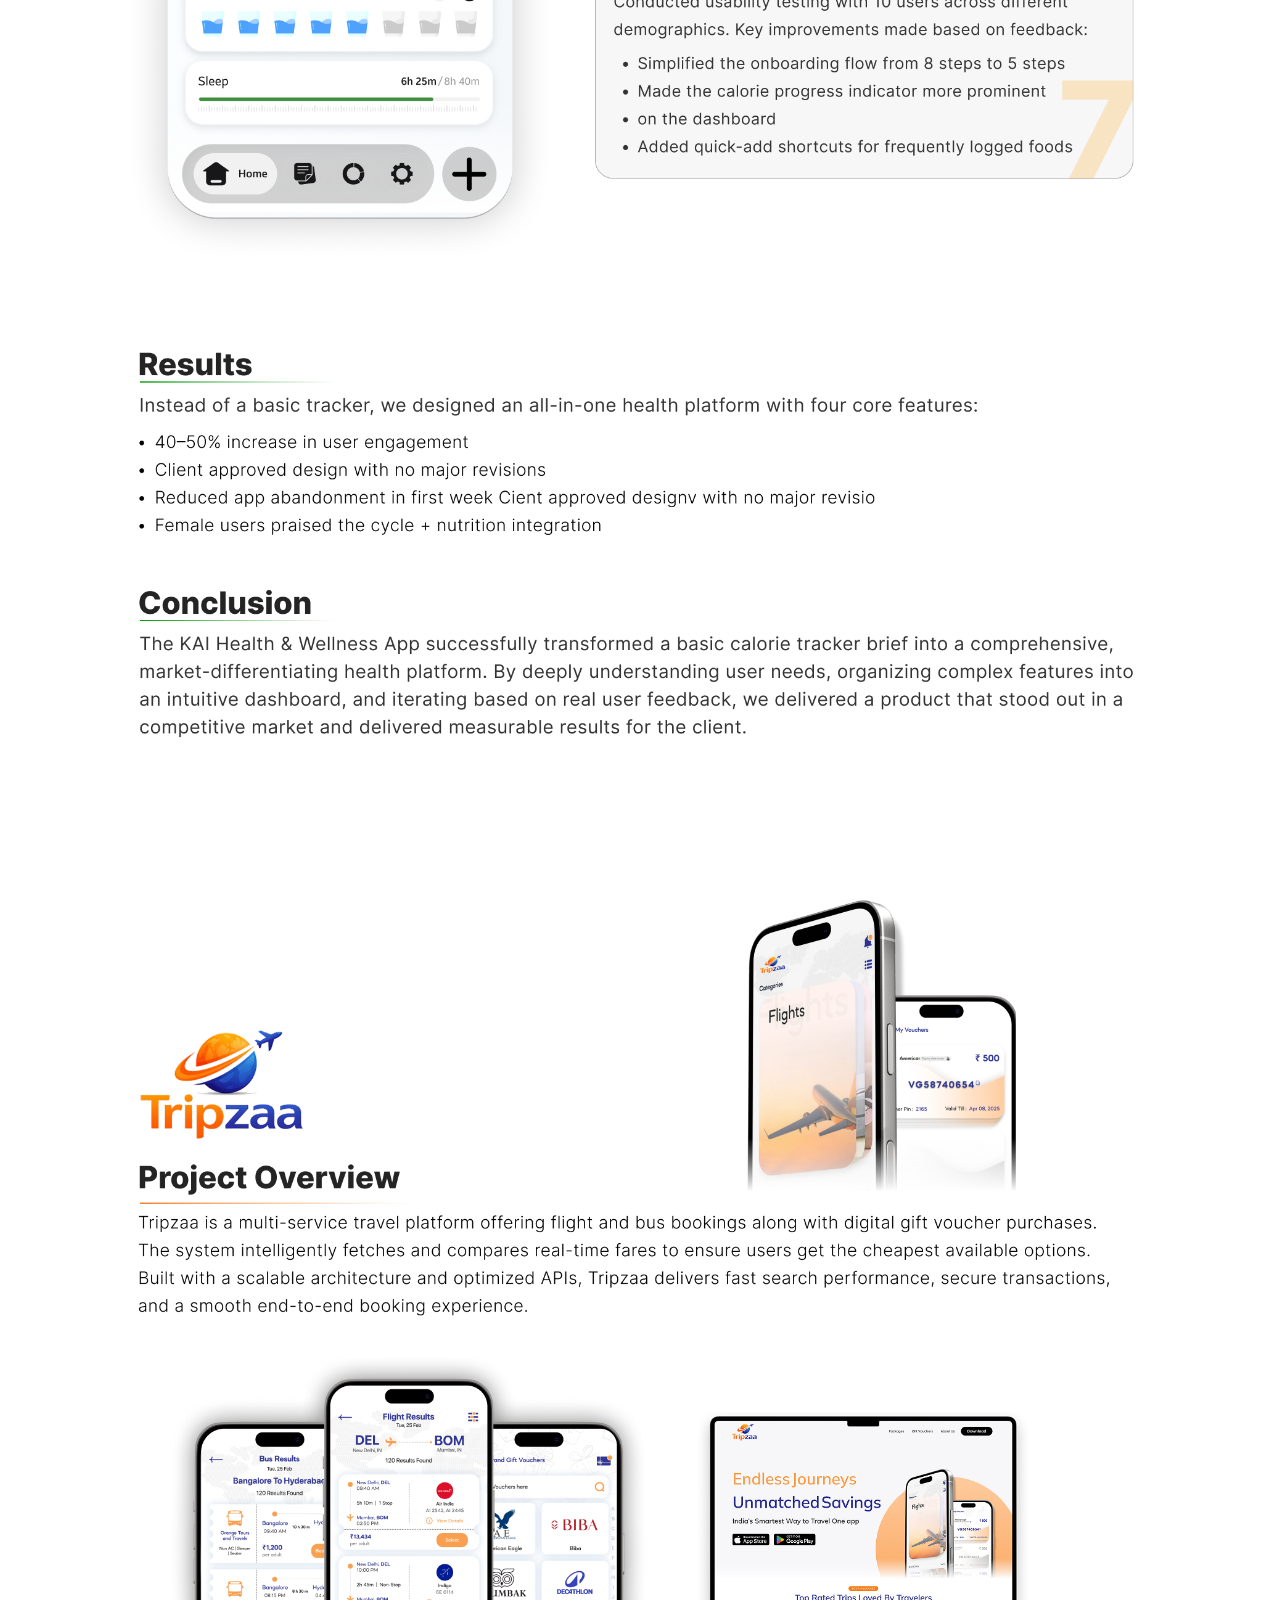
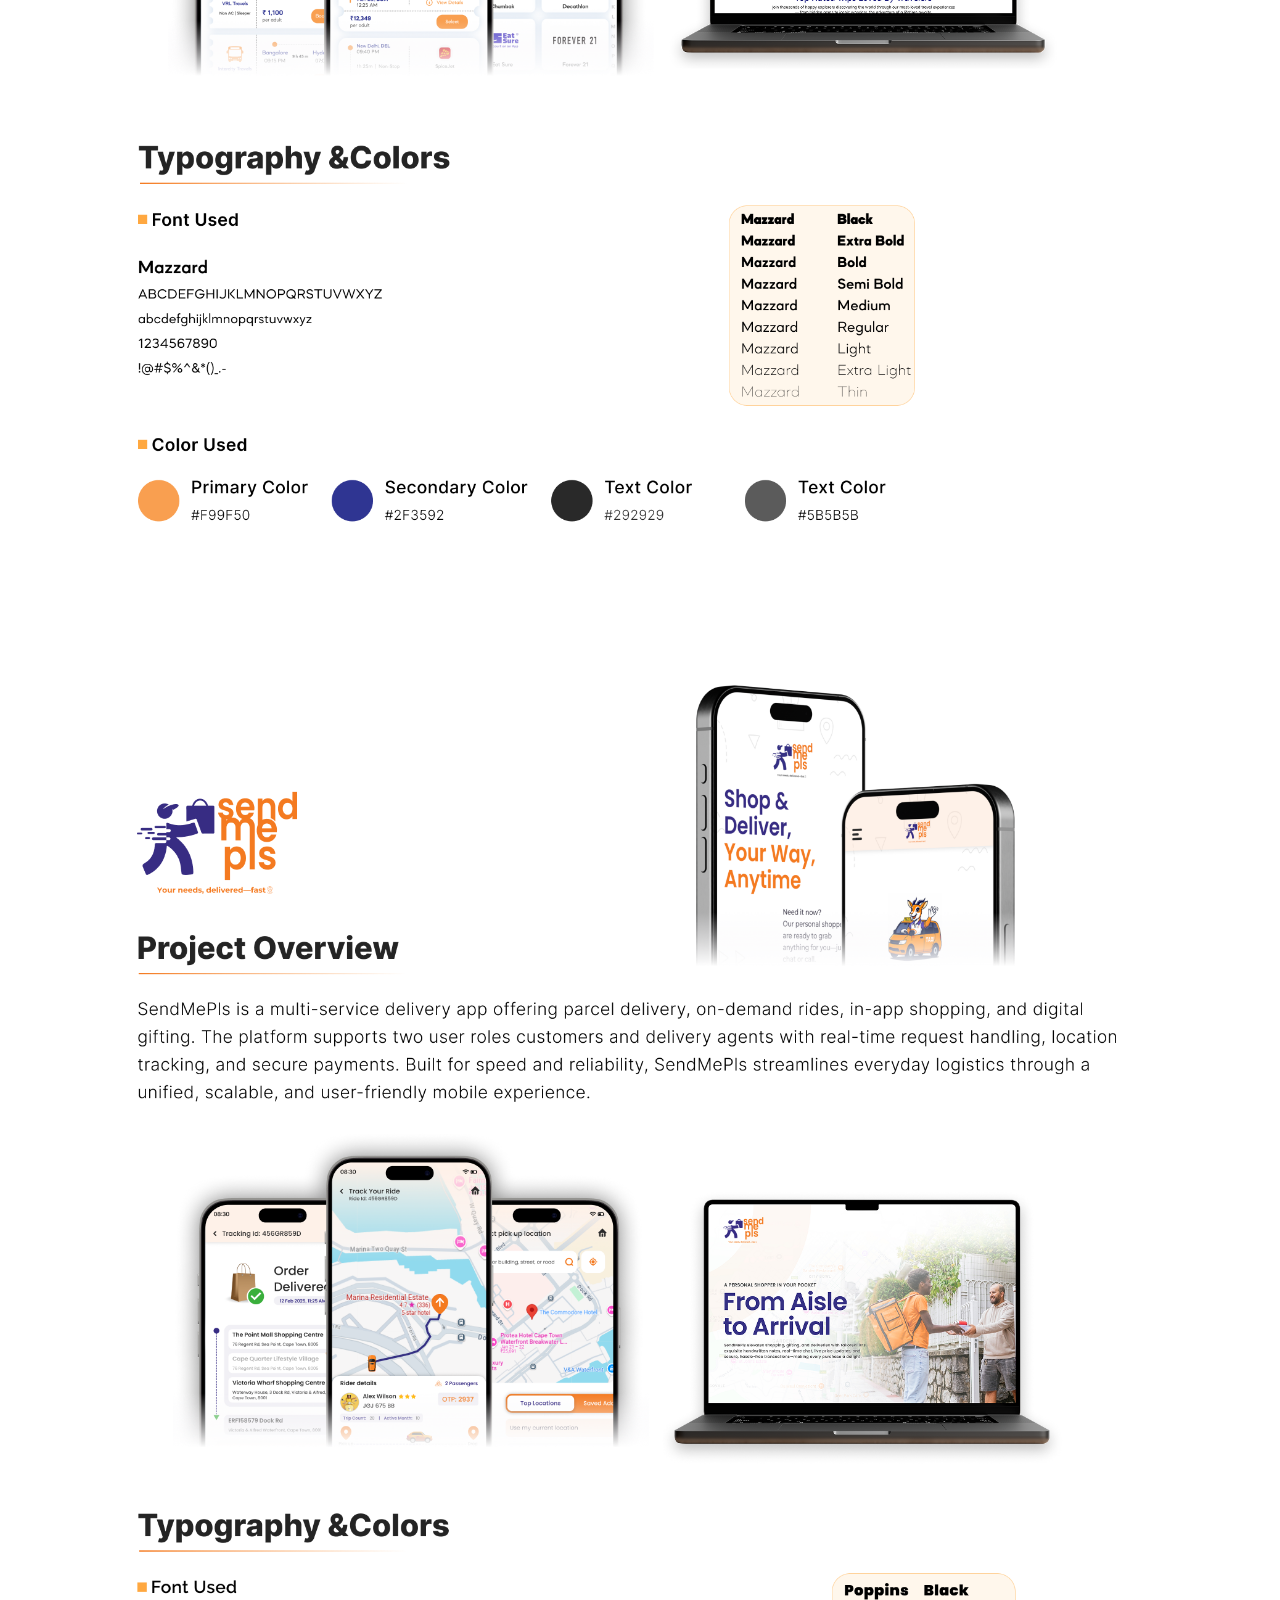
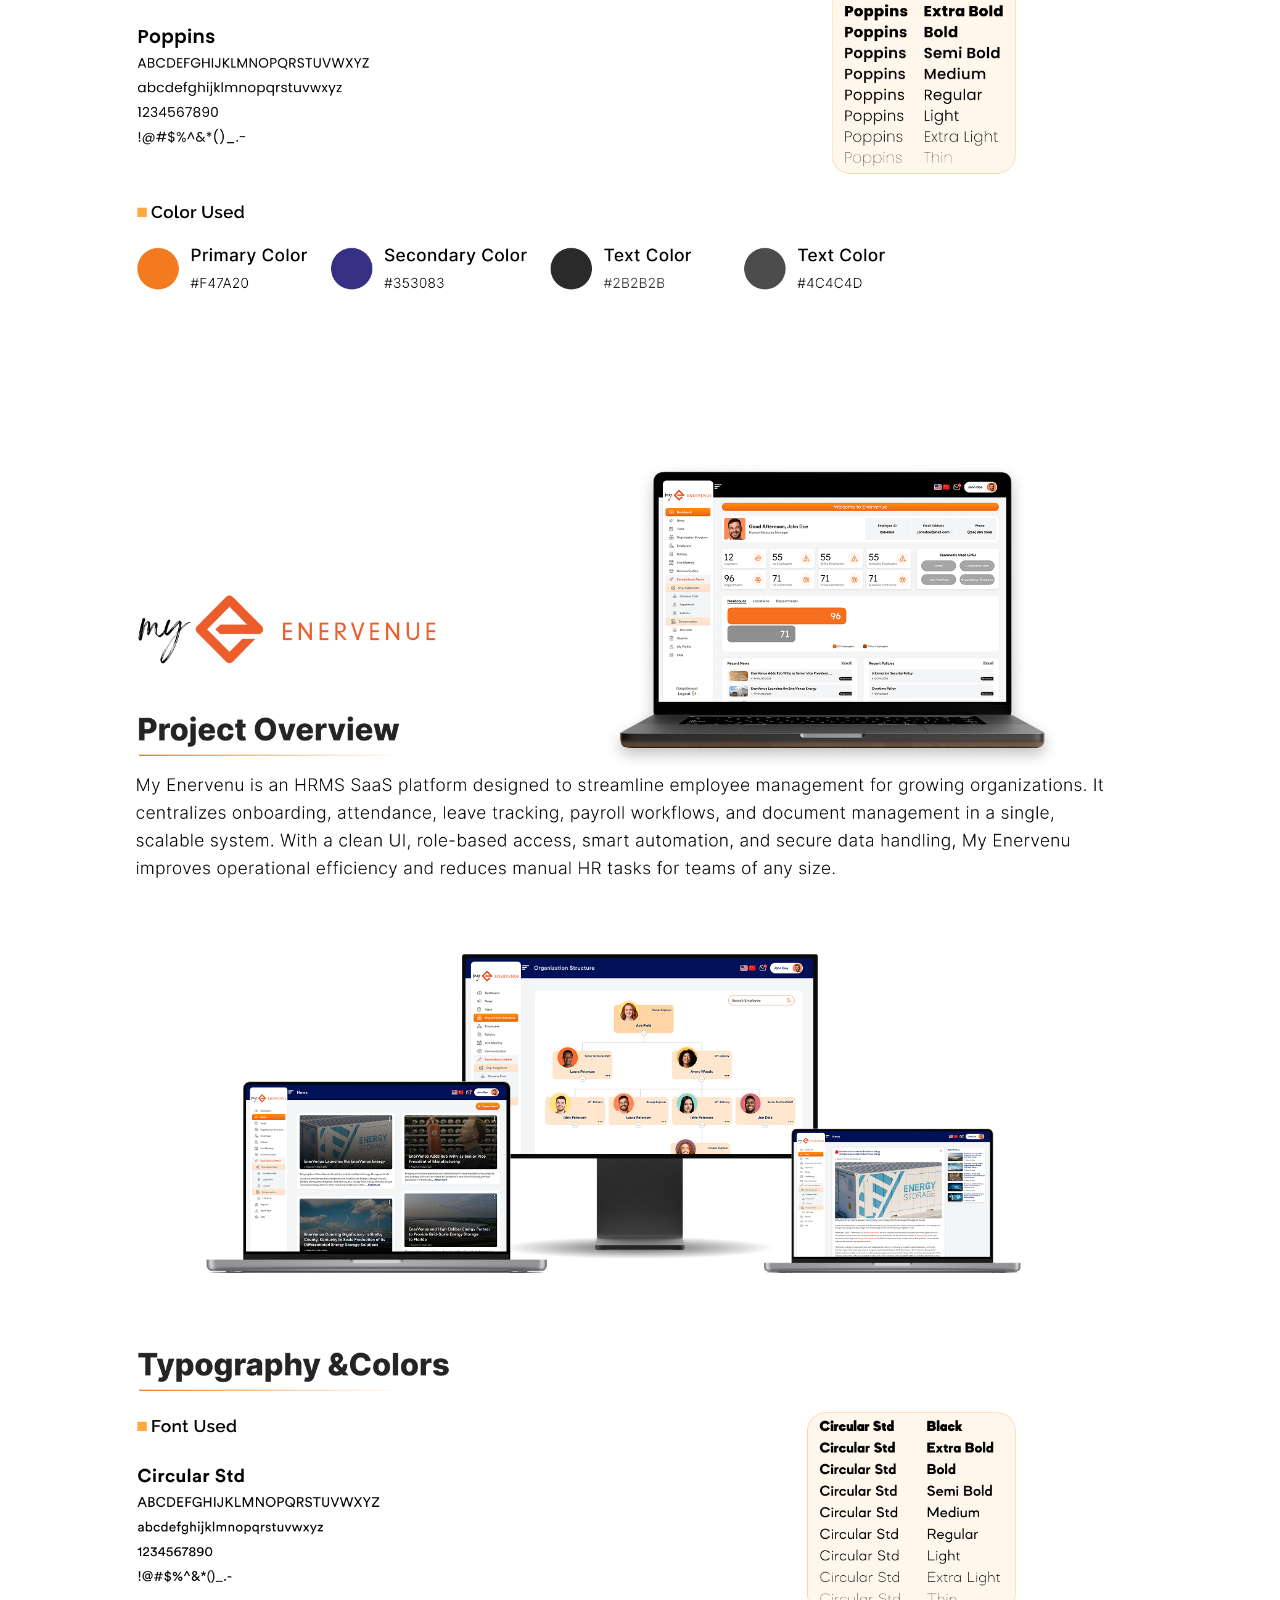
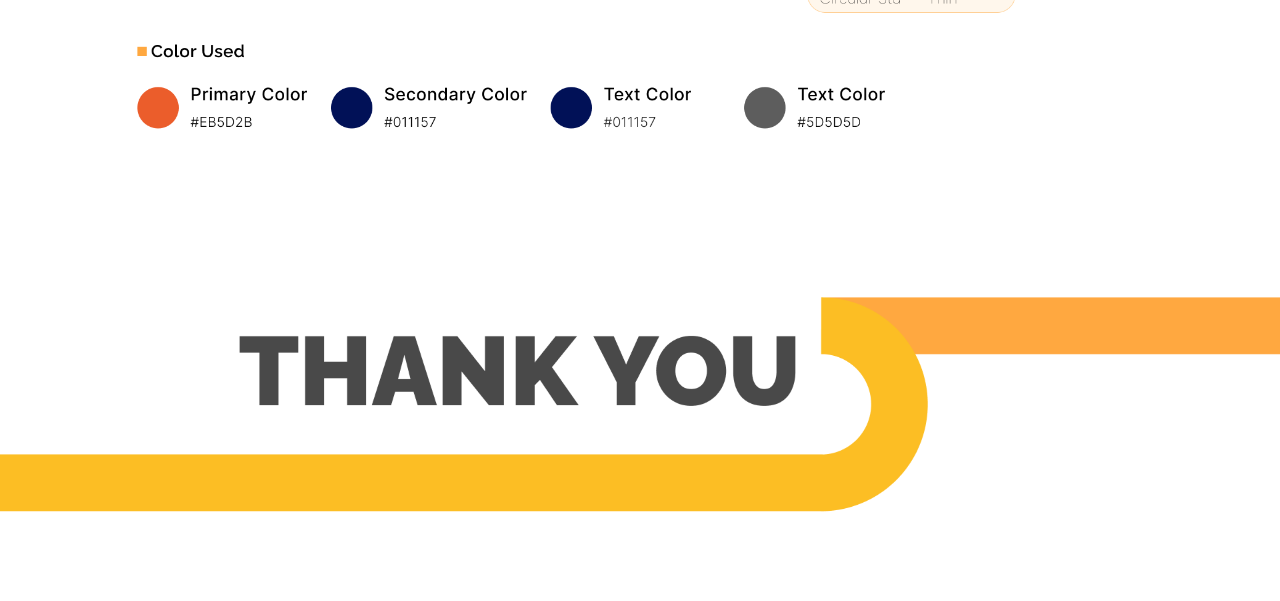
==== commit 5b9fa92e: "portfoliya" ====
--- a/index.html
+++ b/index.html
@@ -56,15 +56,15 @@
             <div>
                 <img src="assets/images/img/4.png" alt class="img-fluid" srcset>
             </div>
-            <div class="px-5">
+            <div class="px-2 px-lg-5">
                 <img src="assets/images/img/5.png" alt class="img-fluid" srcset>
             </div>
 
-            <div class="px-5 mt-5">
+            <div class="px-2 px-lg-5 mt-5">
                 <img src="assets/images/img/6.png" alt="" srcset="" class="img-fluid">
             </div>
 
-             <div class="px-5">
+             <div class="px-2 px-lg-5">
                 <img src="assets/images/img/7.png" alt="" srcset="" class="img-fluid">
             </div>
 
@@ -72,22 +72,22 @@
                 <img src="assets/images/img/8.png" alt="" srcset="" class="img-fluid">
             </div>
 
-             <div class="px-5">
+             <div class="px-2 px-lg-5">
                 <img src="assets/images/img/9.png" alt="" srcset="" class="img-fluid">
             </div>
 
-             <div class="px-5">
+             <div class="px-2 px-lg-5">
                 <img src="assets/images/img/10.png" alt="" srcset="" class="img-fluid">
             </div>
             
-             <div class="px-5">
+             <div class="px-2 px-lg-5">
                 <img src="assets/images/img/11.png" alt="" srcset="" class="img-fluid">
             </div>
             
-             <div class="px-5">
+             <div class="px-2 px-lg-5">
                 <img src="assets/images/img/12.png" alt="" srcset="" class="img-fluid">
             </div>
-            <div class="px-5">
+            <div class="px-2 px-lg-5">
                 <img src="assets/images/img/13.png" alt="" srcset="" class="img-fluid"> 
             </div>
             <div class="">
@@ -100,7 +100,7 @@
 </html>
 
 <script>
-   window.addEventListener("scroll", function () {
+    window.addEventListener("scroll", function () {
 
         const section = document.querySelector(".first_section");
         const overlay = document.querySelector(".first_section::after");
